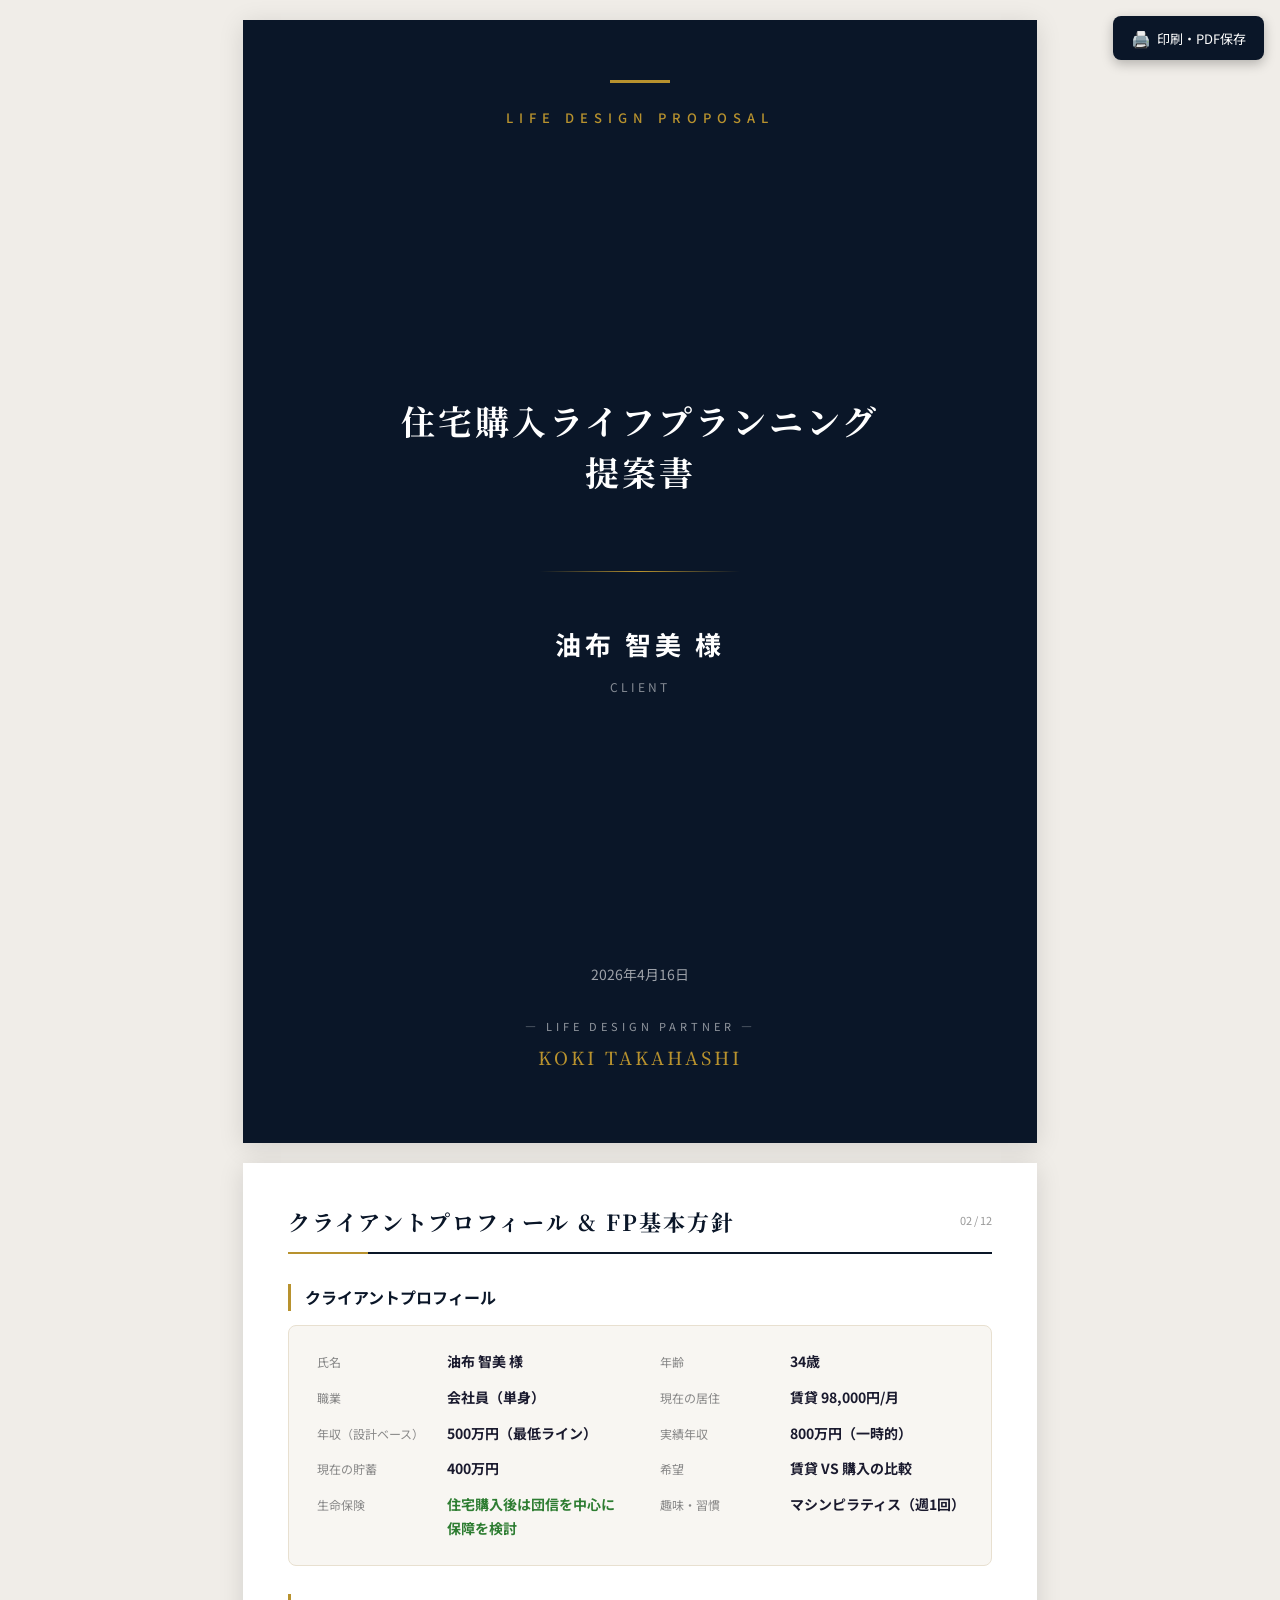
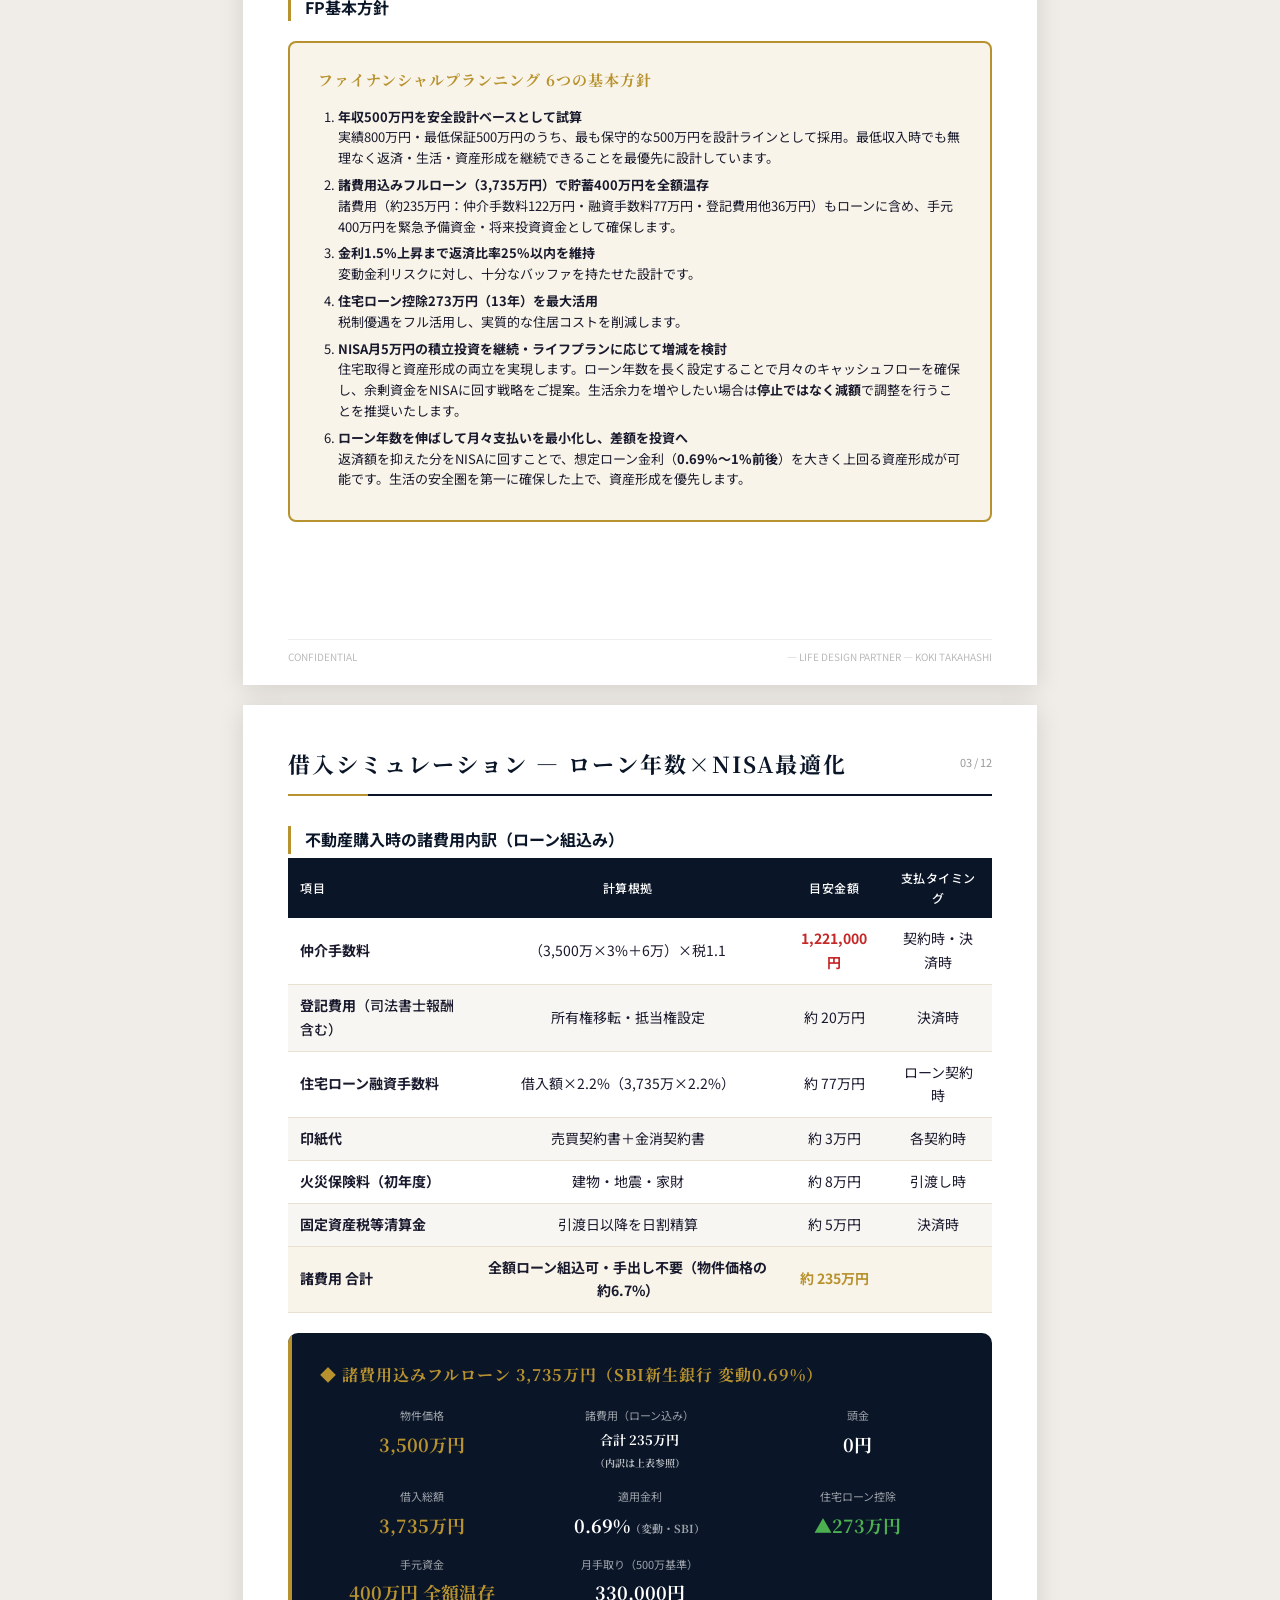
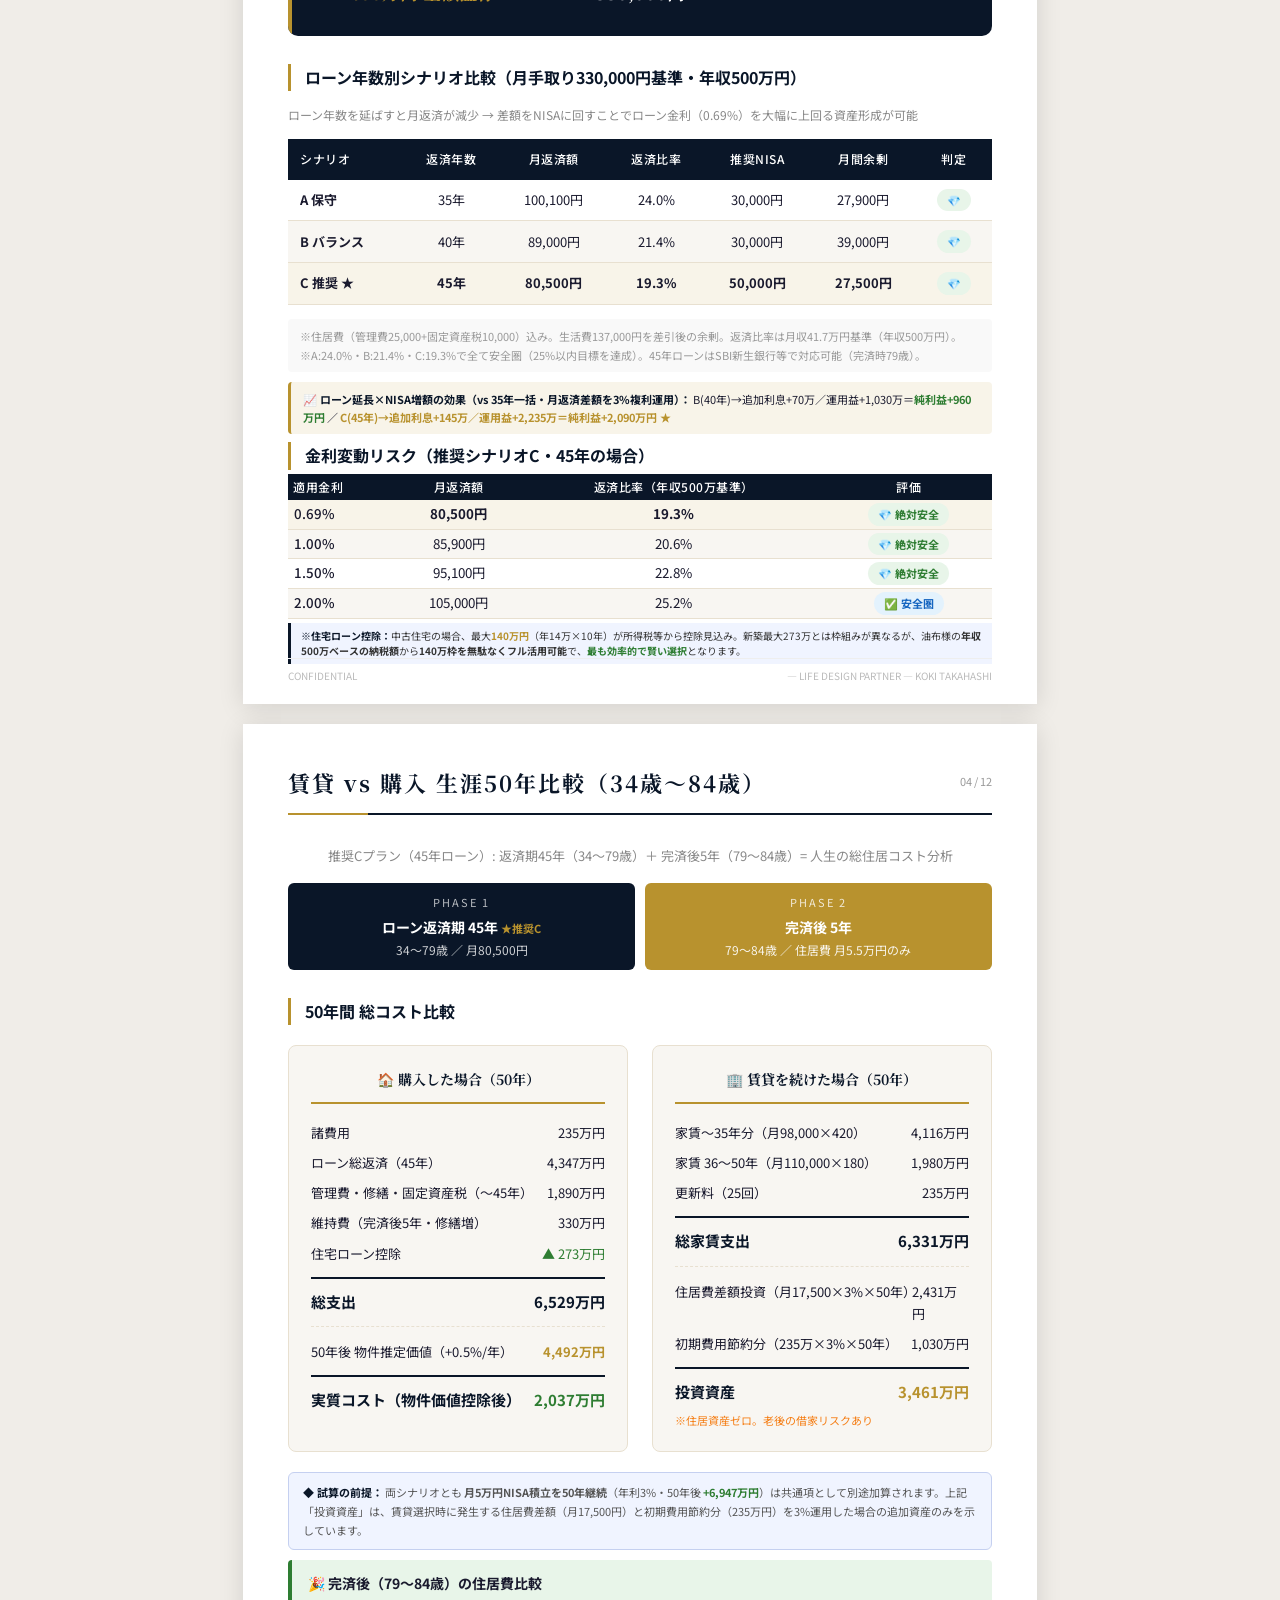
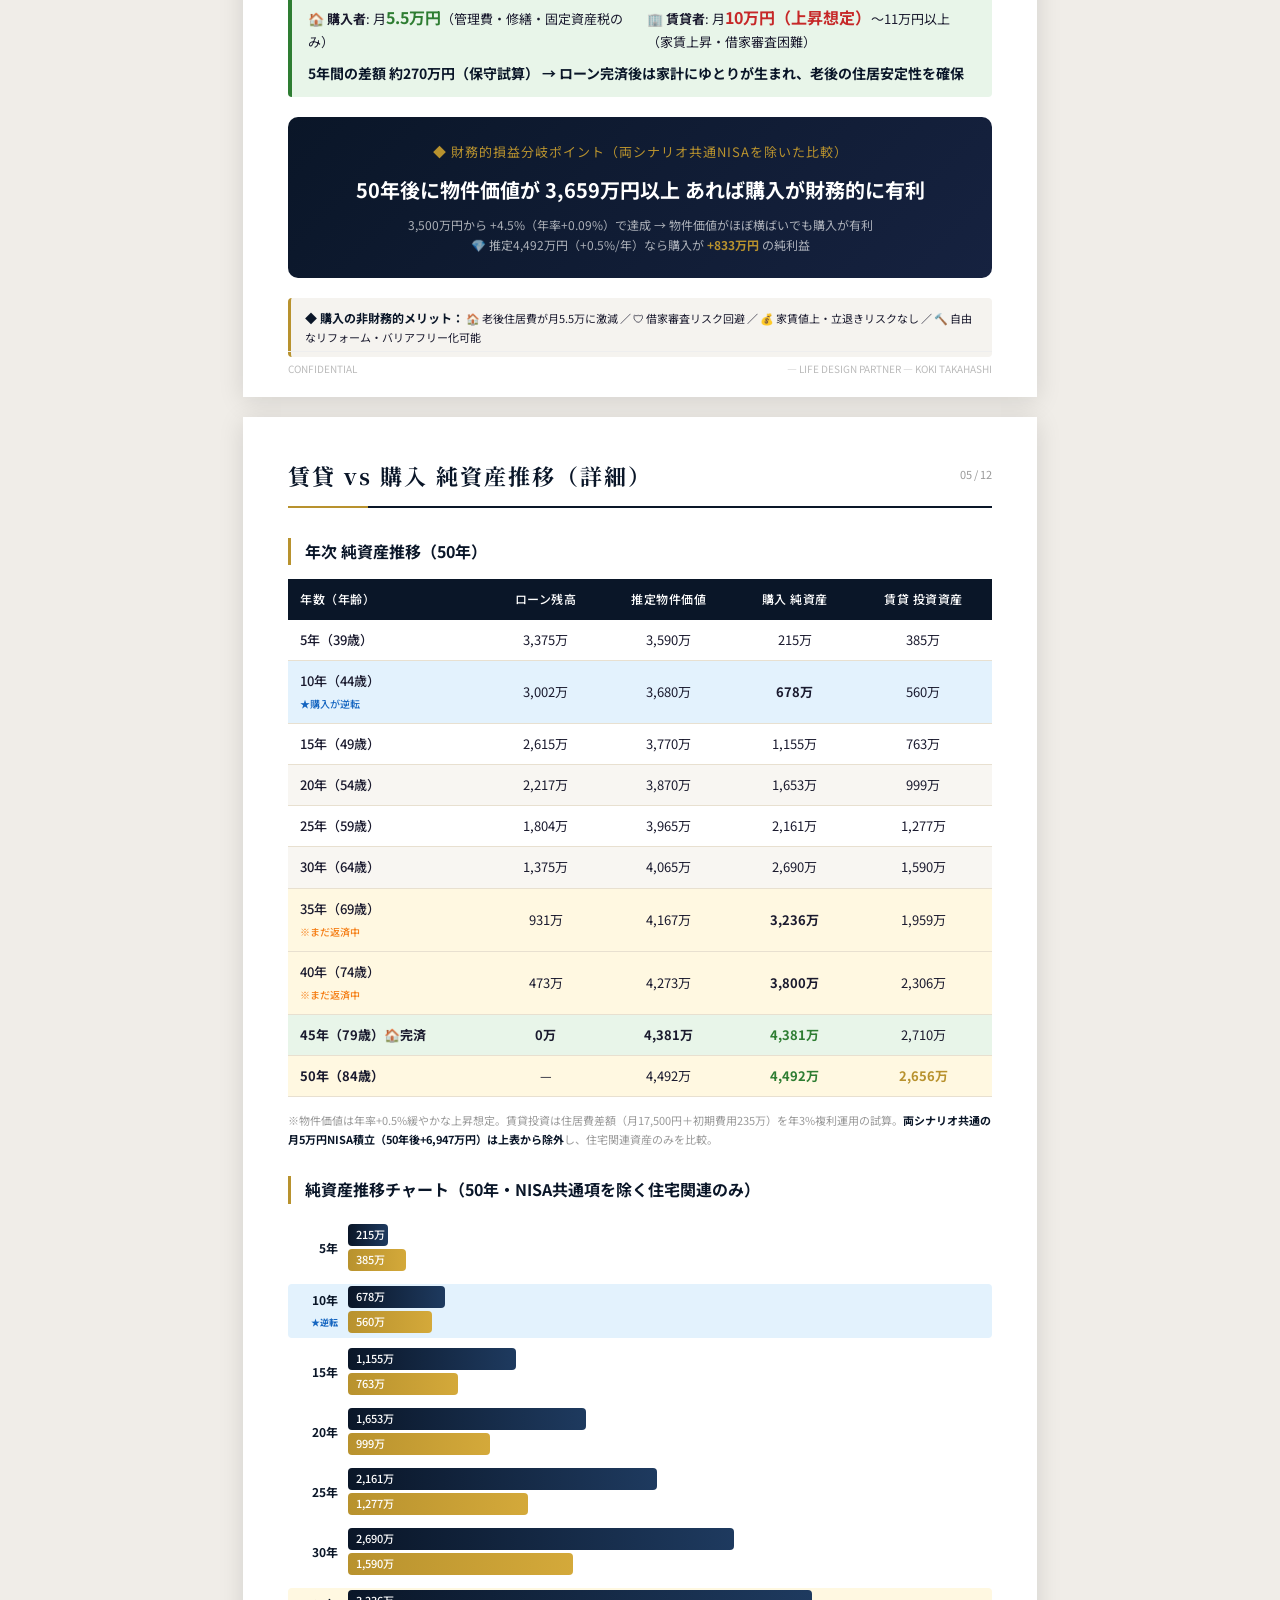
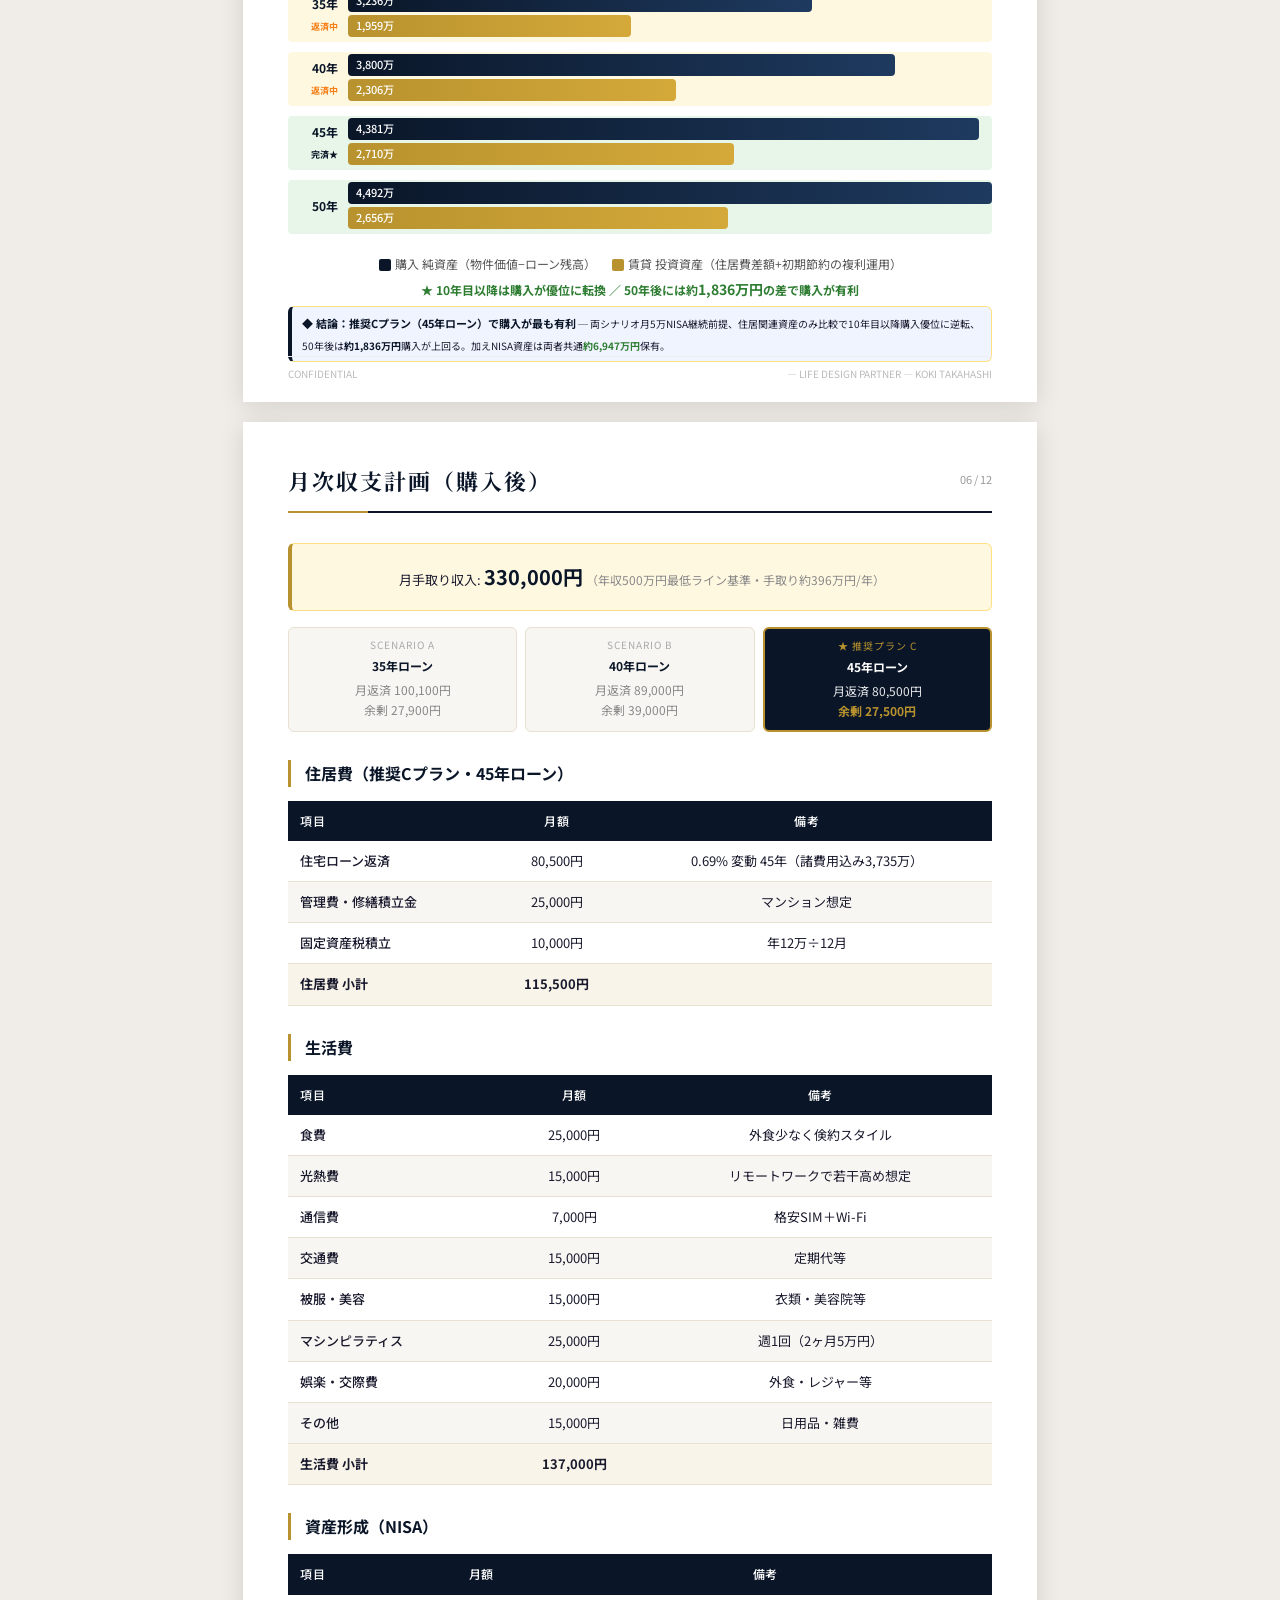
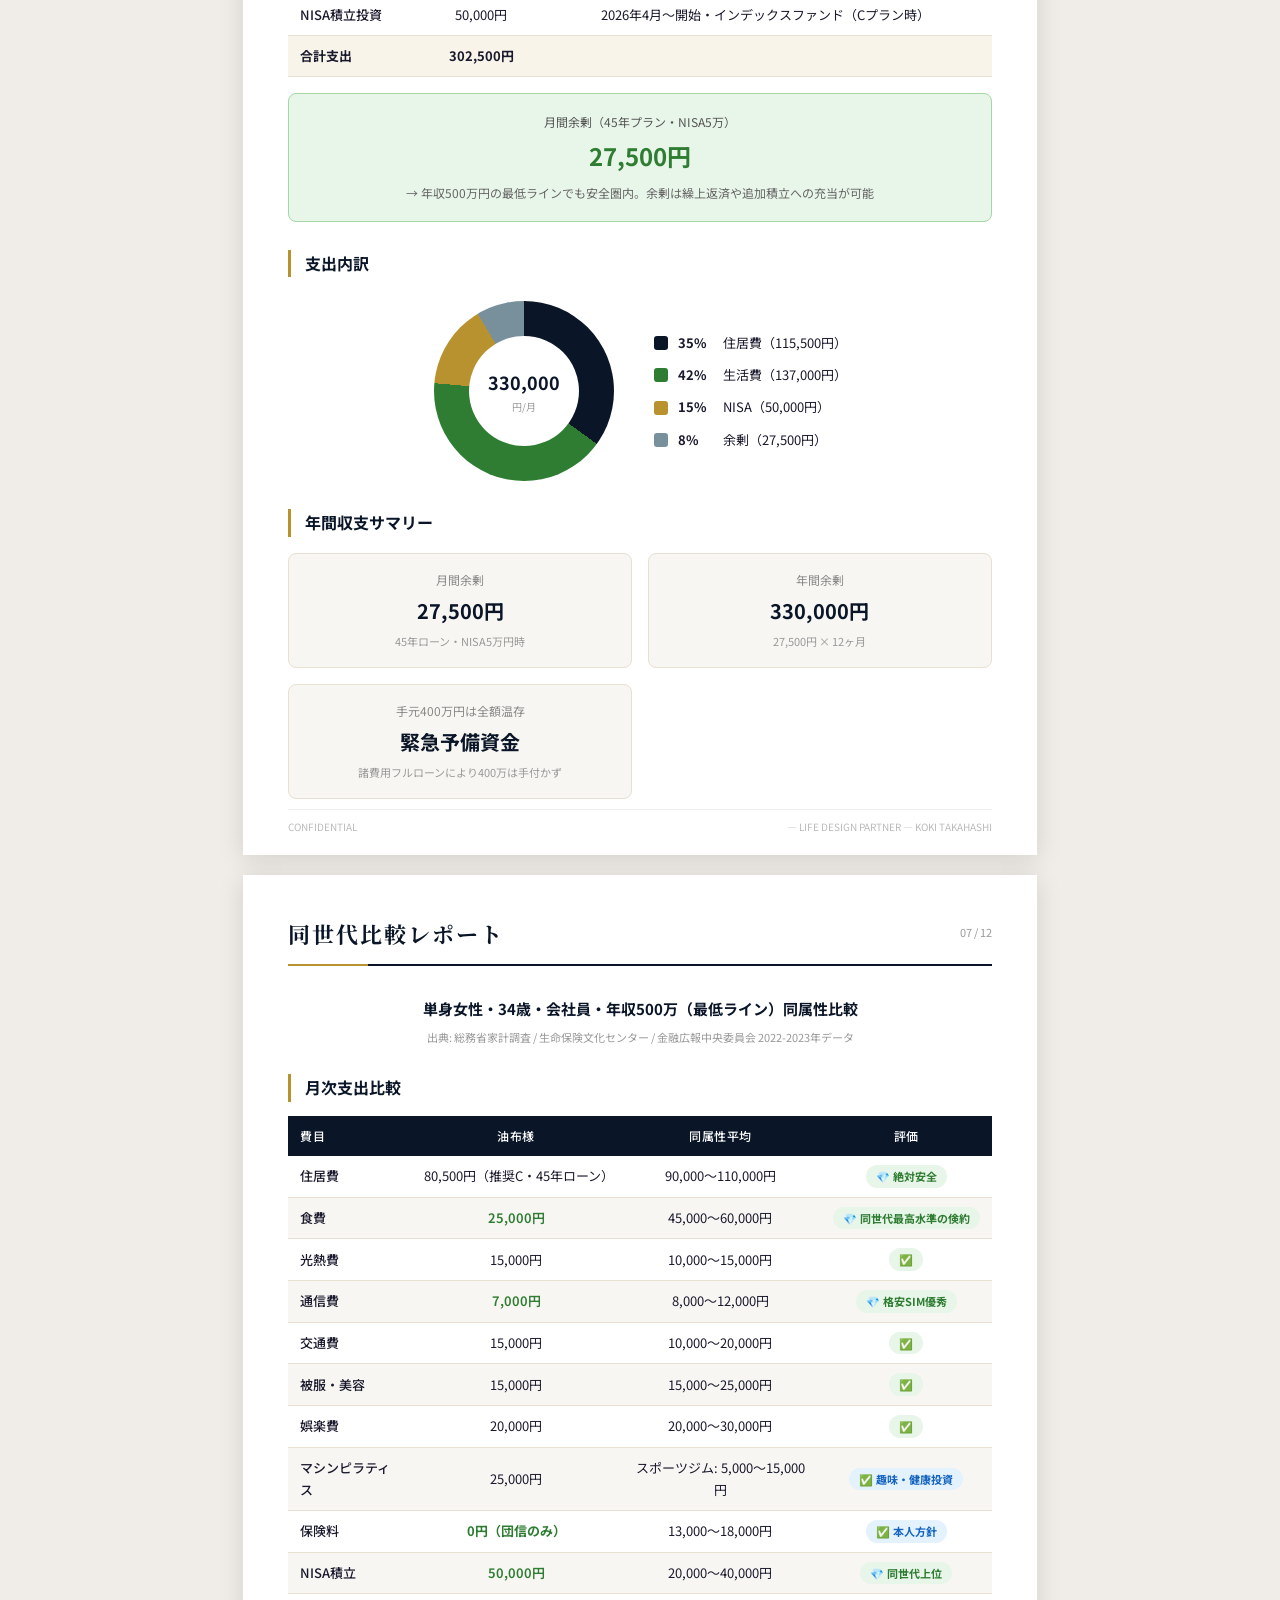
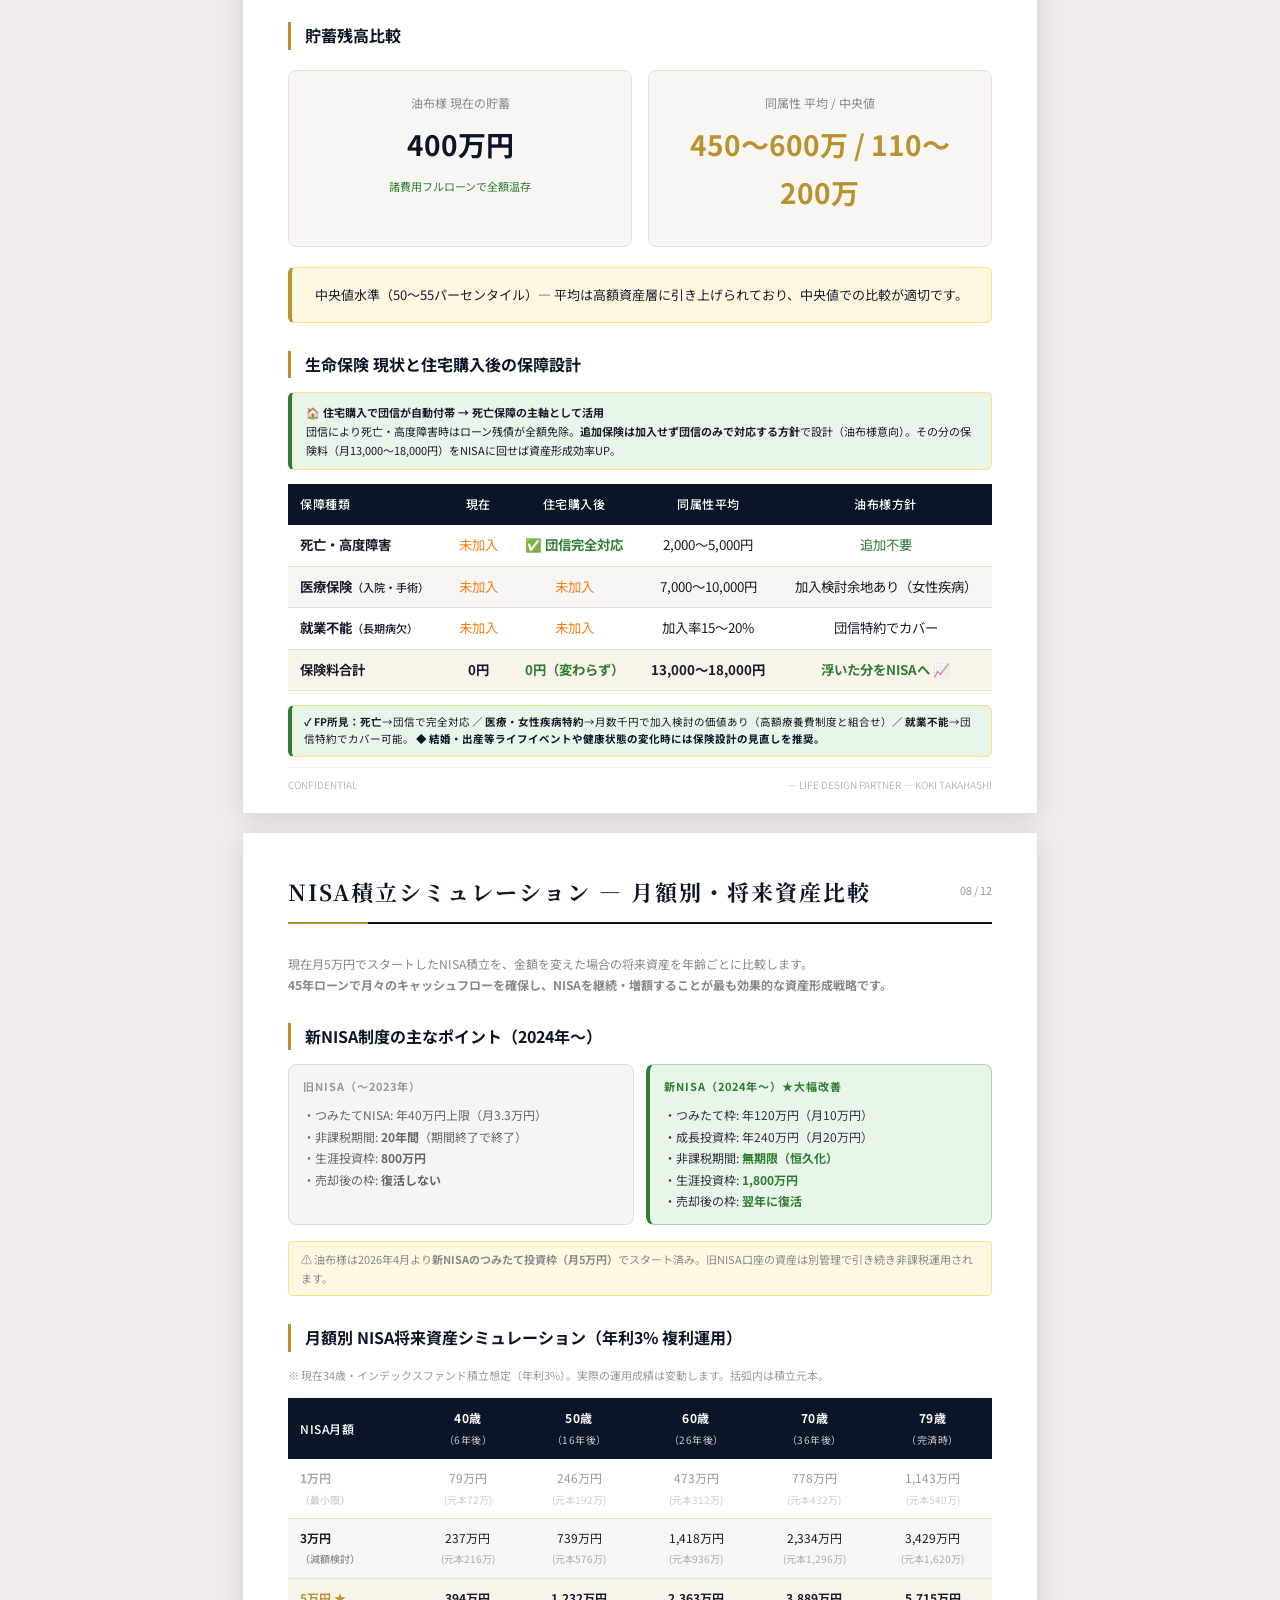
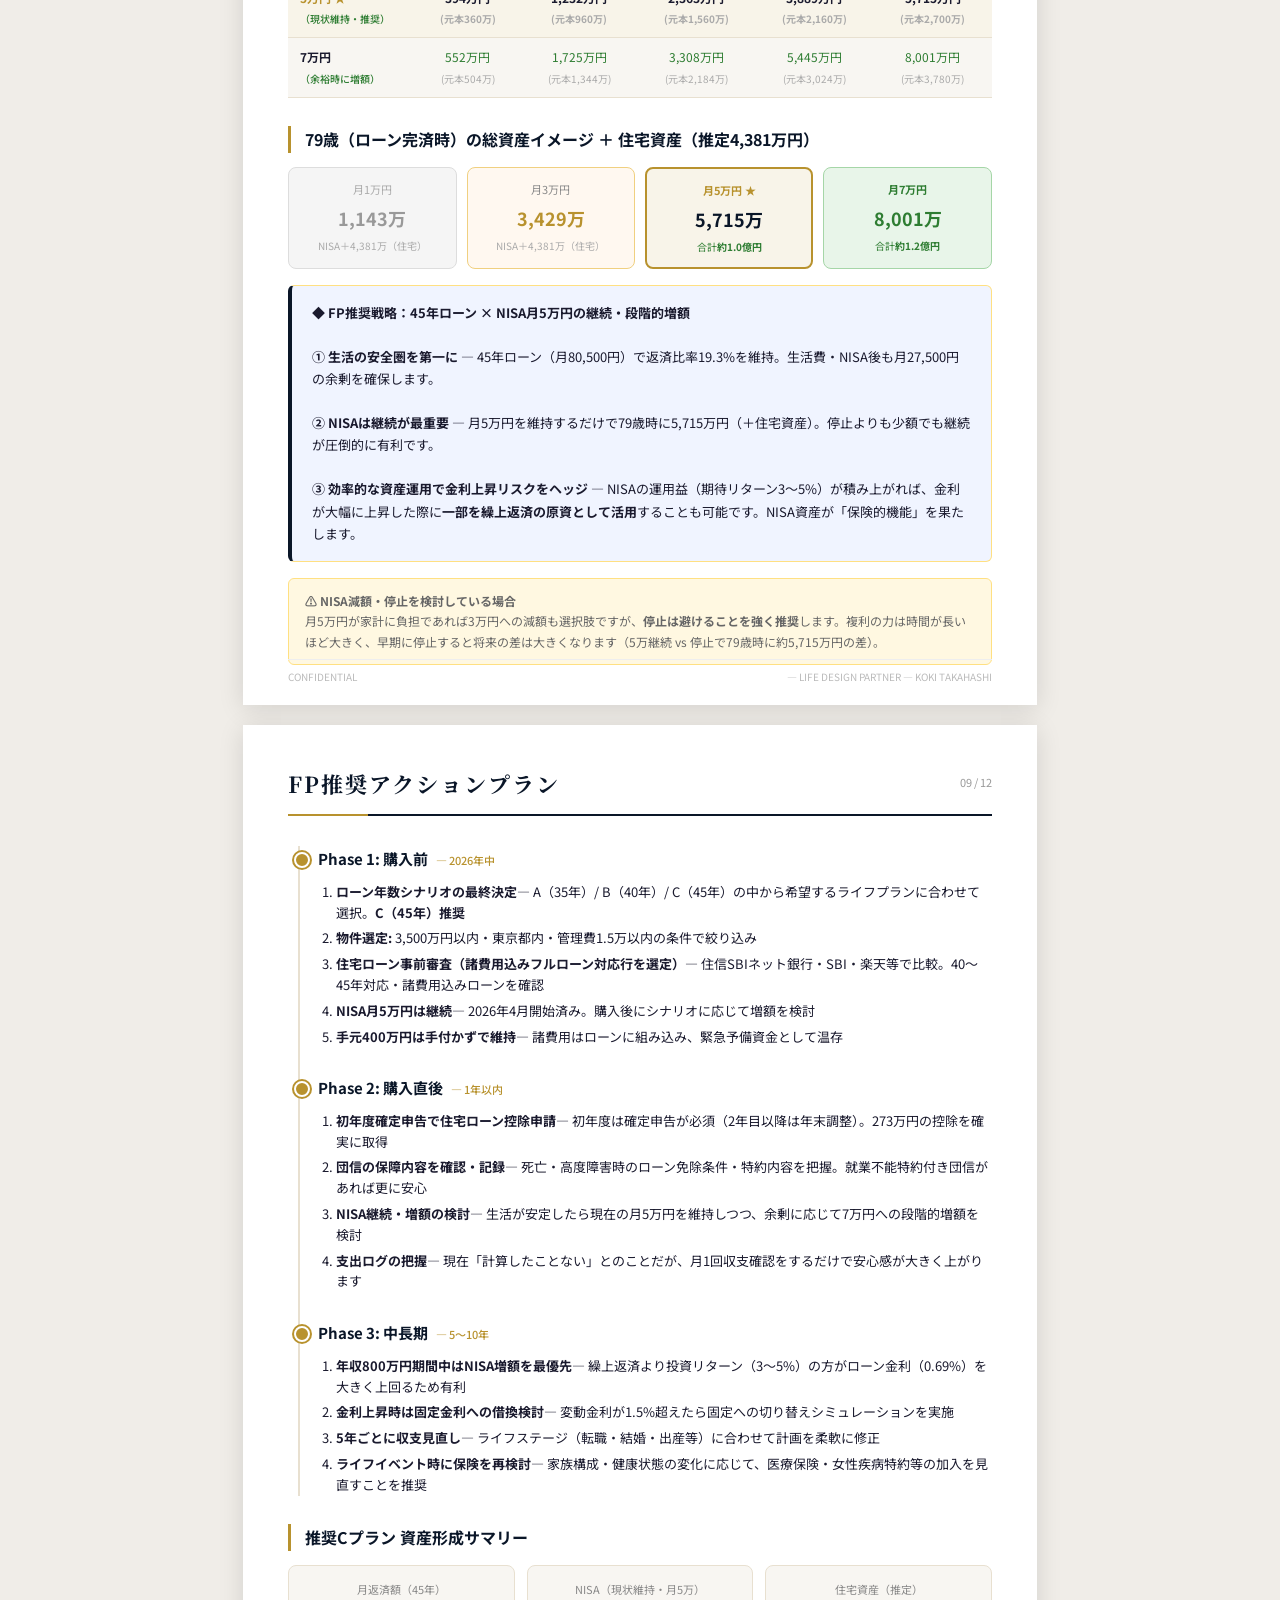
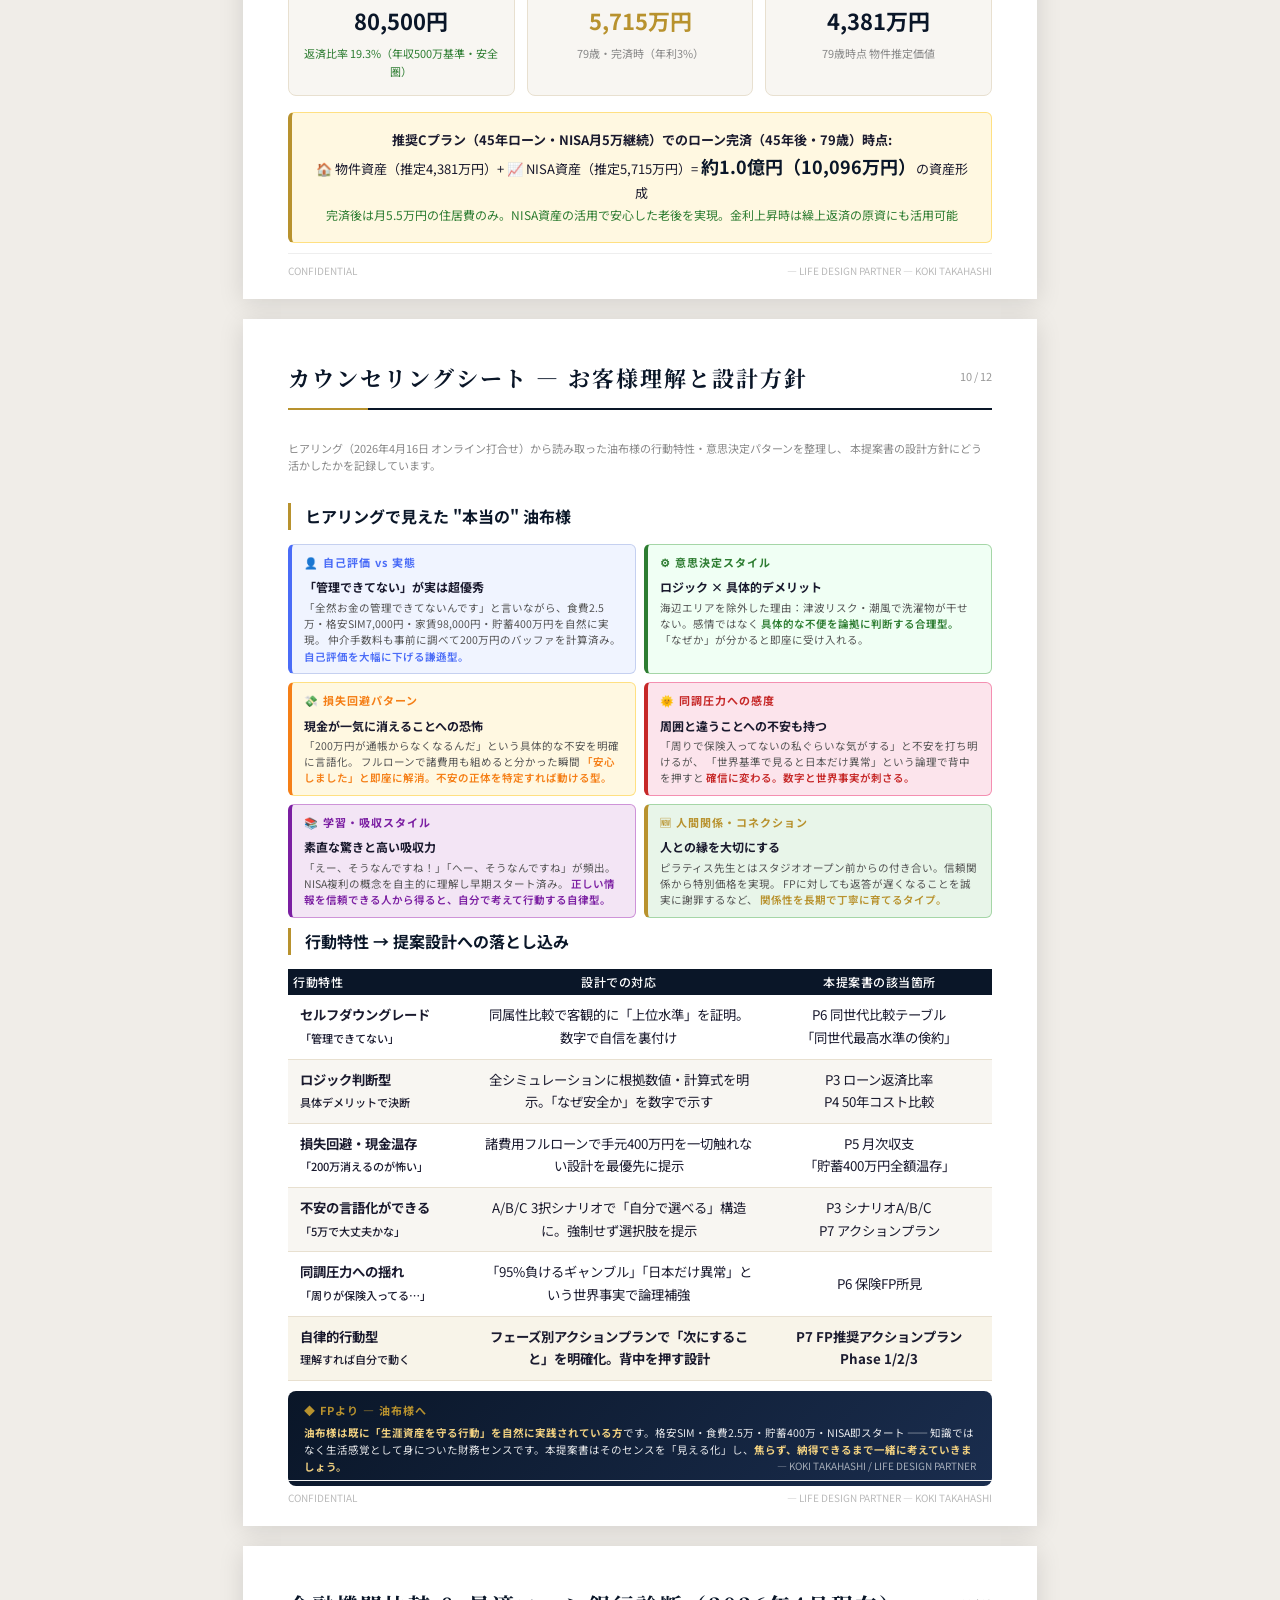
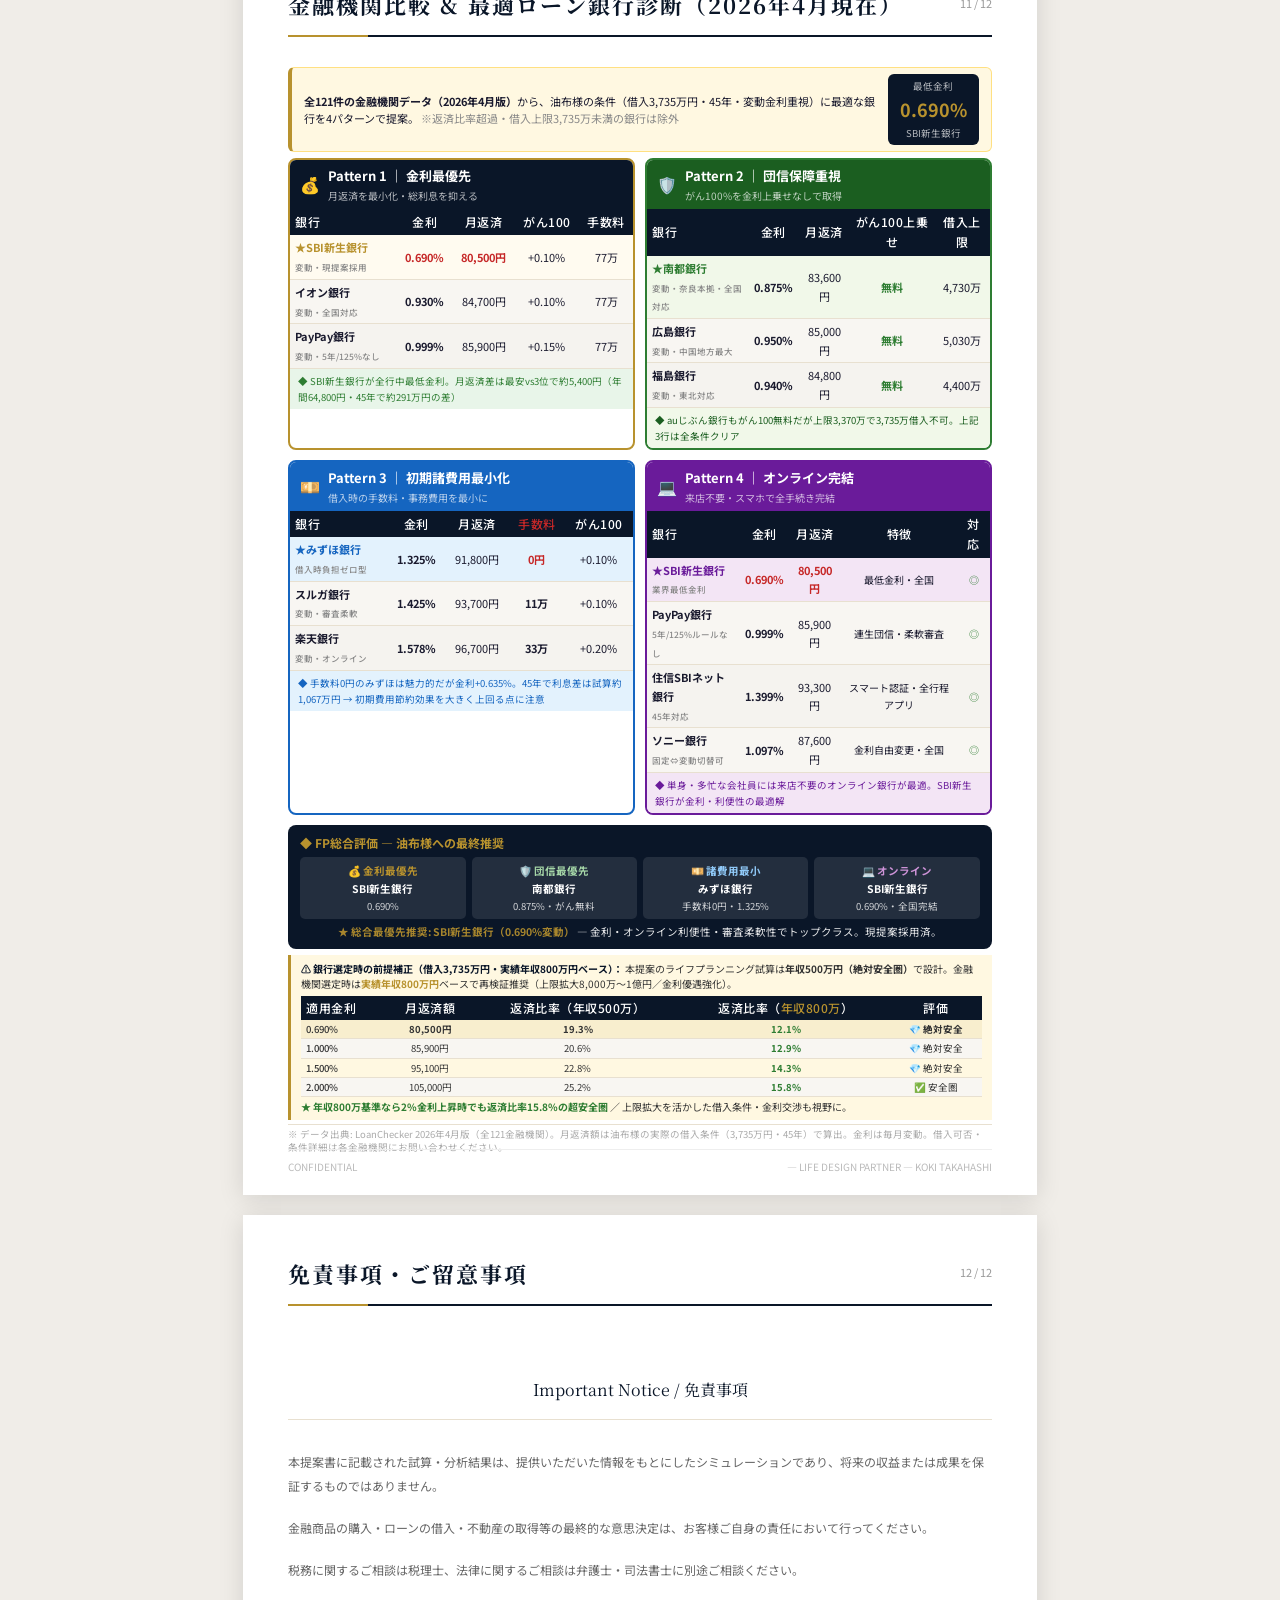
==== proposal-yufu.html @ 25f3f576 "fix: 5つの要望対応 (カバー・P2方針・P11返済比率800万・改行) 1. カバー: サブタイトル削除    - 「年収500万円 最低ライン設計 / 諸費用込みフルローン3,735万円」  " ====
<!DOCTYPE html>
<html lang="ja">
<head>
<meta charset="UTF-8">
<meta name="viewport" content="width=device-width, initial-scale=1.0">
<title>住宅購入ライフプランニング 提案書 - 油布 智美 様</title>
<link rel="preconnect" href="https://fonts.googleapis.com">
<link rel="preconnect" href="https://fonts.gstatic.com" crossorigin>
<link href="https://fonts.googleapis.com/css2?family=Noto+Sans+JP:wght@400;500;700&family=Noto+Serif+JP:wght@400;700&display=swap" rel="stylesheet">
<style>
  :root {
    --primary: #0a1628;
    --accent: #b8922e;
    --accent-pale: rgba(184,146,46,0.1);
    --success: #2e7d32;
    --warning: #f57f17;
    --danger: #c62828;
    --text-primary: #1a1a2e;
    --surface: #ffffff;
    --surface-2: #f8f6f2;
    --border: #e8e0d0;
  }

  @page {
    size: A4 portrait;
    margin: 0;
  }

  * {
    margin: 0;
    padding: 0;
    box-sizing: border-box;
  }

  body {
    font-family: 'Noto Sans JP', 'Hiragino Kaku Gothic ProN', 'Hiragino Sans', Meiryo, sans-serif;
    font-size: 14px;
    line-height: 1.7;
    color: var(--text-primary);
    background: #f0ede8;
    -webkit-print-color-adjust: exact;
    print-color-adjust: exact;
    /* Japanese typography: prevent breaking inside 熟語・数値 */
    line-break: strict;
    word-break: normal;
    overflow-wrap: break-word;
  }
  p, li, td, div, span, strong {
    line-break: strict;
  }
  .gold-box li, .highlight-box, .phase-list li, .disclaimer p {
    line-break: strict;
    word-break: normal;
  }

  h1, h2, h3, h4, .serif {
    font-family: 'Noto Serif JP', 'Hiragino Mincho ProN', 'Yu Mincho', serif;
  }

  .page {
    width: 210mm;
    min-height: 297mm;
    margin: 20px auto;
    padding: 40px 45px;
    background: var(--surface);
    box-shadow: 0 4px 24px rgba(0,0,0,0.12);
    position: relative;
  }

  /* ===== COVER PAGE ===== */
  .cover {
    background: var(--primary);
    color: #ffffff;
    display: flex;
    flex-direction: column;
    justify-content: space-between;
    align-items: center;
    text-align: center;
    padding: 60px 50px 70px;
    min-height: 297mm;
    box-sizing: border-box;
  }
  .cover-top-section {
    display: flex; flex-direction: column; align-items: center;
  }
  .cover-middle {
    display: flex; flex-direction: column; align-items: center;
    flex-grow: 1;
    justify-content: center;
  }
  .cover-footer-section {
    display: flex; flex-direction: column; align-items: center;
  }

  .cover-top-line {
    width: 60px;
    height: 3px;
    background: var(--accent);
    margin-bottom: 24px;
  }

  .cover-label {
    font-size: 13px;
    letter-spacing: 6px;
    color: var(--accent);
    text-transform: uppercase;
    margin-bottom: 0;
    font-weight: 500;
  }

  .cover h1 {
    font-size: 34px;
    font-weight: 700;
    letter-spacing: 3px;
    line-height: 1.5;
    margin-bottom: 24px;
  }

  .cover-subtitle {
    font-size: 16px;
    color: rgba(255,255,255,0.75);
    margin-bottom: 50px;
    letter-spacing: 1px;
  }

  .cover-gold-line {
    width: 200px;
    height: 1px;
    background: linear-gradient(90deg, transparent, var(--accent), transparent);
    margin: 0 auto 50px;
  }

  .cover-client {
    font-size: 26px;
    font-weight: 700;
    letter-spacing: 4px;
    margin-bottom: 10px;
  }

  .cover-client-label {
    font-size: 12px;
    color: rgba(255,255,255,0.5);
    letter-spacing: 3px;
    margin-bottom: 0;
  }

  .cover-footer,
  .cover-footer-section {
    text-align: center;
  }

  .cover-date {
    font-size: 14px;
    color: rgba(255,255,255,0.6);
    margin-bottom: 12px;
  }

  .cover-brand-line {
    font-size: 11px;
    color: rgba(255,255,255,0.55);
    letter-spacing: 4px;
    margin-top: 18px;
    margin-bottom: 6px;
    text-transform: uppercase;
  }

  .cover-planner {
    font-size: 18px;
    font-weight: 500;
    color: var(--accent);
    letter-spacing: 3px;
    font-family: 'Noto Serif JP', serif;
  }

  .cover-company {
    font-size: 10px;
    color: rgba(255,255,255,0.38);
    margin-top: 6px;
    letter-spacing: 2px;
  }

  /* ===== PAGE HEADERS ===== */
  .page-header {
    border-bottom: 2px solid var(--primary);
    padding-bottom: 12px;
    margin-bottom: 30px;
    position: relative;
  }

  .page-header::after {
    content: '';
    position: absolute;
    bottom: -2px;
    left: 0;
    width: 80px;
    height: 2px;
    background: var(--accent);
  }

  .page-header h2 {
    font-size: 22px;
    color: var(--primary);
    letter-spacing: 2px;
  }

  .page-header .page-num {
    float: right;
    font-size: 11px;
    color: #999;
    margin-top: 8px;
  }

  /* ===== SECTION TITLES ===== */
  .section-title {
    font-size: 16px;
    color: var(--primary);
    font-weight: 700;
    margin: 28px 0 14px;
    padding-left: 14px;
    border-left: 3px solid var(--accent);
  }

  .subsection-title {
    font-size: 14px;
    font-weight: 700;
    color: var(--primary);
    margin: 20px 0 10px;
  }

  /* ===== PROFILE CARD ===== */
  .profile-card {
    background: var(--surface-2);
    border: 1px solid var(--border);
    border-radius: 8px;
    padding: 24px 28px;
    display: grid;
    grid-template-columns: 1fr 1fr;
    gap: 12px 40px;
  }

  .profile-item {
    display: flex;
    align-items: baseline;
  }

  .profile-label {
    font-size: 12px;
    color: #888;
    min-width: 130px;
    flex-shrink: 0;
  }

  .profile-value {
    font-weight: 700;
    font-size: 14px;
  }

  /* ===== GOLD BOX ===== */
  .gold-box {
    border: 2px solid var(--accent);
    border-radius: 8px;
    padding: 24px 28px;
    background: var(--accent-pale);
    margin: 20px 0;
  }

  .gold-box h3 {
    font-size: 15px;
    color: var(--accent);
    margin-bottom: 14px;
    letter-spacing: 1px;
  }

  .gold-box ol {
    padding-left: 20px;
  }

  .gold-box li {
    margin-bottom: 6px;
    font-size: 13px;
    line-height: 1.6;
  }

  /* ===== TABLES ===== */
  table {
    width: 100%;
    border-collapse: collapse;
    margin: 14px 0;
    font-size: 13px;
  }

  table thead th {
    background: var(--primary);
    color: #fff;
    padding: 10px 12px;
    text-align: center;
    font-weight: 500;
    font-size: 12px;
    letter-spacing: 0.5px;
  }

  table thead th:first-child {
    text-align: left;
  }

  table tbody td {
    padding: 9px 12px;
    border-bottom: 1px solid var(--border);
    text-align: center;
  }

  table tbody td:first-child {
    text-align: left;
    font-weight: 500;
  }

  table tbody tr:nth-child(even) {
    background: var(--surface-2);
  }

  table tbody tr.highlight-row {
    background: var(--accent-pale);
    font-weight: 700;
  }

  /* ===== RECOMMENDED BOX ===== */
  .recommend-box {
    background: var(--primary);
    color: #fff;
    border-radius: 10px;
    padding: 28px 32px;
    margin: 20px 0;
    position: relative;
    overflow: hidden;
  }

  .recommend-box::before {
    content: '';
    position: absolute;
    top: 0;
    left: 0;
    width: 4px;
    height: 100%;
    background: var(--accent);
  }

  .recommend-box h3 {
    color: var(--accent);
    font-size: 16px;
    margin-bottom: 18px;
    letter-spacing: 1px;
  }

  .recommend-grid {
    display: grid;
    grid-template-columns: 1fr 1fr 1fr;
    gap: 14px;
  }

  .recommend-item {
    text-align: center;
  }

  .recommend-item .label {
    font-size: 11px;
    color: rgba(255,255,255,0.6);
    margin-bottom: 4px;
  }

  .recommend-item .value {
    font-size: 18px;
    font-weight: 700;
    font-family: 'Noto Serif JP', serif;
  }

  .recommend-item .value.gold {
    color: var(--accent);
  }

  /* ===== STATUS BADGES ===== */
  .badge {
    display: inline-block;
    padding: 2px 10px;
    border-radius: 12px;
    font-size: 11px;
    font-weight: 700;
    white-space: nowrap;
  }
  .badge-safe { background: #e8f5e9; color: var(--success); }
  .badge-ok { background: #e3f2fd; color: #1565c0; }
  .badge-warn { background: #fff3e0; color: var(--warning); }
  .badge-danger { background: #ffebee; color: var(--danger); }

  /* ===== TWO COLUMNS ===== */
  .two-col {
    display: grid;
    grid-template-columns: 1fr 1fr;
    gap: 24px;
    margin: 20px 0;
  }

  .col-card {
    border: 1px solid var(--border);
    border-radius: 8px;
    padding: 22px;
    background: var(--surface-2);
  }

  .col-card h4 {
    font-size: 14px;
    text-align: center;
    margin-bottom: 14px;
    padding-bottom: 10px;
    border-bottom: 2px solid var(--accent);
    color: var(--primary);
  }

  .col-card .cost-item {
    display: flex;
    justify-content: space-between;
    padding: 4px 0;
    font-size: 13px;
  }

  .col-card .cost-total {
    display: flex;
    justify-content: space-between;
    padding: 10px 0 0;
    margin-top: 8px;
    border-top: 2px solid var(--primary);
    font-weight: 700;
    font-size: 15px;
    color: var(--primary);
  }

  /* ===== BREAKEVEN BOX ===== */
  .breakeven-box {
    background: linear-gradient(135deg, var(--primary), #162240);
    color: #fff;
    border-radius: 10px;
    padding: 24px 28px;
    margin: 20px 0;
    text-align: center;
  }

  .breakeven-box .be-title {
    font-size: 13px;
    color: var(--accent);
    margin-bottom: 10px;
    letter-spacing: 1px;
  }

  .breakeven-box .be-value {
    font-size: 20px;
    font-weight: 700;
    margin-bottom: 8px;
  }

  .breakeven-box .be-detail {
    font-size: 12px;
    color: rgba(255,255,255,0.65);
    line-height: 1.6;
  }

  /* ===== BAR CHART ===== */
  .bar-chart {
    margin: 20px 0;
  }

  .bar-row {
    display: flex;
    align-items: center;
    margin-bottom: 10px;
    font-size: 12px;
  }

  .bar-label {
    width: 50px;
    text-align: right;
    margin-right: 10px;
    font-weight: 700;
    color: var(--primary);
    flex-shrink: 0;
  }

  .bar-group {
    flex: 1;
  }

  .bar-track {
    height: 22px;
    border-radius: 4px;
    margin-bottom: 3px;
    display: flex;
    align-items: center;
    padding-left: 8px;
    font-size: 11px;
    font-weight: 500;
    color: #fff;
    min-width: 40px;
    transition: width 0.3s;
  }

  .bar-purchase { background: linear-gradient(90deg, var(--primary), #1e3a5f); }
  .bar-rent { background: linear-gradient(90deg, var(--accent), #d4a93a); }

  /* ===== DONUT CHART (CSS) ===== */
  .donut-container {
    display: flex;
    align-items: center;
    justify-content: center;
    gap: 40px;
    margin: 24px 0;
  }

  .donut {
    width: 180px;
    height: 180px;
    border-radius: 50%;
    position: relative;
    flex-shrink: 0;
  }

  .donut::after {
    content: '';
    position: absolute;
    top: 35px;
    left: 35px;
    width: 110px;
    height: 110px;
    background: var(--surface);
    border-radius: 50%;
  }

  .donut-center {
    position: absolute;
    top: 50%;
    left: 50%;
    transform: translate(-50%, -50%);
    z-index: 2;
    text-align: center;
  }

  .donut-center .dc-value {
    font-size: 18px;
    font-weight: 700;
    color: var(--primary);
  }

  .donut-center .dc-label {
    font-size: 10px;
    color: #999;
  }

  .donut-legend {
    display: flex;
    flex-direction: column;
    gap: 10px;
  }

  .legend-item {
    display: flex;
    align-items: center;
    gap: 10px;
    font-size: 13px;
  }

  .legend-color {
    width: 14px;
    height: 14px;
    border-radius: 3px;
    flex-shrink: 0;
  }

  .legend-pct {
    font-weight: 700;
    min-width: 35px;
  }

  /* ===== ICON LIST ===== */
  .icon-list {
    display: grid;
    grid-template-columns: 1fr 1fr;
    gap: 10px;
    margin: 16px 0;
  }

  .icon-list-item {
    display: flex;
    align-items: center;
    gap: 10px;
    font-size: 13px;
    padding: 10px 14px;
    background: var(--surface-2);
    border-radius: 6px;
    border-left: 3px solid var(--accent);
  }

  .icon-list-item .icon {
    font-size: 18px;
    flex-shrink: 0;
  }

  /* ===== TIMELINE ===== */
  .timeline {
    position: relative;
    padding-left: 30px;
    margin: 20px 0;
  }

  .timeline::before {
    content: '';
    position: absolute;
    left: 10px;
    top: 0;
    bottom: 0;
    width: 2px;
    background: var(--border);
  }

  .timeline-phase {
    position: relative;
    margin-bottom: 28px;
  }

  .timeline-phase::before {
    content: '';
    position: absolute;
    left: -24px;
    top: 6px;
    width: 12px;
    height: 12px;
    border-radius: 50%;
    background: var(--accent);
    border: 2px solid var(--surface);
    box-shadow: 0 0 0 2px var(--accent);
  }

  .phase-title {
    font-size: 15px;
    font-weight: 700;
    color: var(--primary);
    margin-bottom: 10px;
  }

  .phase-title span {
    font-size: 11px;
    color: var(--accent);
    margin-left: 8px;
    font-weight: 500;
  }

  .phase-list {
    padding-left: 18px;
    font-size: 13px;
  }

  .phase-list li {
    margin-bottom: 5px;
    line-height: 1.6;
  }

  /* ===== HIGHLIGHT BOX ===== */
  .highlight-box {
    background: #fff8e1;
    border: 1px solid #ffe082;
    border-left: 4px solid var(--accent);
    border-radius: 6px;
    padding: 16px 20px;
    margin: 16px 0;
    font-size: 13px;
    line-height: 1.7;
  }

  /* ===== DISCLAIMER ===== */
  .disclaimer {
    font-size: 12px;
    line-height: 2;
    color: #666;
  }

  .disclaimer-title {
    font-size: 16px;
    color: var(--primary);
    text-align: center;
    margin-bottom: 30px;
    padding-bottom: 16px;
    border-bottom: 1px solid var(--border);
  }

  /* ===== SURPLUS BOX ===== */
  .surplus-box {
    background: #e8f5e9;
    border: 1px solid #a5d6a7;
    border-radius: 8px;
    padding: 18px 22px;
    margin: 16px 0;
    text-align: center;
  }

  .surplus-box .surplus-label {
    font-size: 12px;
    color: #555;
    margin-bottom: 4px;
  }

  .surplus-box .surplus-value {
    font-size: 24px;
    font-weight: 700;
    color: var(--success);
  }

  .surplus-box .surplus-note {
    font-size: 12px;
    color: #666;
    margin-top: 6px;
  }

  /* ===== ANNUAL SUMMARY ===== */
  .annual-summary {
    display: grid;
    grid-template-columns: 1fr 1fr;
    gap: 16px;
    margin: 16px 0;
  }

  .annual-card {
    background: var(--surface-2);
    border: 1px solid var(--border);
    border-radius: 8px;
    padding: 16px;
    text-align: center;
  }

  .annual-card .ac-label {
    font-size: 12px;
    color: #888;
    margin-bottom: 4px;
  }

  .annual-card .ac-value {
    font-size: 20px;
    font-weight: 700;
    color: var(--primary);
  }

  .annual-card .ac-note {
    font-size: 11px;
    color: #999;
    margin-top: 4px;
  }

  /* ===== NISA TABLE ===== */
  .nisa-grid {
    display: grid;
    grid-template-columns: repeat(4, 1fr);
    gap: 12px;
    margin: 16px 0;
  }

  .nisa-card {
    text-align: center;
    background: var(--accent-pale);
    border: 1px solid var(--accent);
    border-radius: 8px;
    padding: 16px;
  }

  .nisa-card .nc-period {
    font-size: 11px;
    color: #888;
  }

  .nisa-card .nc-value {
    font-size: 20px;
    font-weight: 700;
    color: var(--primary);
    margin-top: 4px;
  }

  /* ===== FOOTER ===== */
  .page-footer {
    position: absolute;
    bottom: 20px;
    left: 45px;
    right: 45px;
    display: flex;
    justify-content: space-between;
    font-size: 10px;
    color: #bbb;
    border-top: 1px solid #eee;
    padding-top: 8px;
  }

  /* ===== PRINT BUTTON ===== */
  .print-btn {
    position: fixed;
    top: 16px;
    right: 16px;
    background: var(--primary);
    color: #fff;
    border: none;
    border-radius: 8px;
    padding: 10px 18px;
    font-size: 13px;
    font-family: 'Noto Sans JP', sans-serif;
    cursor: pointer;
    box-shadow: 0 4px 12px rgba(0,0,0,0.25);
    display: flex;
    align-items: center;
    gap: 6px;
    z-index: 9999;
    transition: background 0.2s;
  }
  .print-btn:hover { background: #1e3a5f; }
  .print-btn .print-icon { font-size: 16px; }

  /* ===== PRINT (A4 portrait, zero-margin, high-quality PDF) ===== */
  @media print {
    * {
      -webkit-print-color-adjust: exact !important;
      print-color-adjust: exact !important;
      color-adjust: exact !important;
    }
    html, body {
      margin: 0 !important;
      padding: 0 !important;
      width: 210mm;
      background: #ffffff !important;
      font-size: 9pt;
      line-height: 1.45;
    }
    .page {
      width: 210mm;
      height: 297mm;
      max-height: 297mm;
      margin: 0 !important;
      padding: 9mm 12mm 16mm;
      box-shadow: none !important;
      page-break-after: always;
      break-after: page;
      page-break-inside: avoid;
      break-inside: avoid;
      position: relative;
      background: #ffffff;
      display: block;
      overflow: hidden;
    }
    .page:last-child {
      page-break-after: auto;
      break-after: auto;
    }
    .page.cover {
      padding: 50px 50px 70px !important;
      page-break-before: avoid;
      background: #0a1628 !important;
      color: #ffffff !important;
      display: flex !important;
      flex-direction: column !important;
      justify-content: space-between !important;
      align-items: center !important;
    }
    .page.cover h1,
    .page.cover .cover-client,
    .page.cover .cover-subtitle,
    .page.cover .cover-date,
    .page.cover .cover-client-label,
    .page.cover .cover-brand-line,
    .page.cover .cover-company {
      color: #ffffff !important;
    }
    .page.cover .cover-subtitle { color: rgba(255,255,255,0.8) !important; }
    .page.cover .cover-client-label { color: rgba(255,255,255,0.5) !important; }
    .page.cover .cover-date { color: rgba(255,255,255,0.6) !important; }
    .page.cover .cover-brand-line { color: rgba(255,255,255,0.55) !important; }
    .page.cover .cover-company { color: rgba(255,255,255,0.38) !important; }
    .page.cover .cover-label,
    .page.cover .cover-planner { color: #b8922e !important; }
    .page-footer {
      position: absolute;
      left: 12mm;
      right: 12mm;
      bottom: 5mm;
      font-size: 9pt;
    }
    /* Tighten spacing for PDF */
    .section-title { margin: 14px 0 8px; font-size: 13pt; }
    .subsection-title { margin: 12px 0 6px; }
    table { margin: 8px 0; font-size: 9pt; }
    table thead th { padding: 6px 8px; font-size: 9pt; }
    table tbody td { padding: 5px 8px; }
    .page-header { margin-bottom: 16px; padding-bottom: 8px; }
    .page-header h2 { font-size: 16pt; }
    .gold-box, .recommend-box, .breakeven-box, .highlight-box,
    .surplus-box, .col-card, .profile-card {
      padding: 12px 16px;
      margin: 10px 0;
    }
    .gold-box li { margin-bottom: 4px; font-size: 9pt; line-height: 1.55; }
    .timeline-phase { margin-bottom: 16px; }
    .two-col, .annual-summary, .nisa-grid { gap: 12px; margin: 10px 0; }
    .bar-row { margin-bottom: 3px; font-size: 10px; }
    .bar-track { height: 16px; padding-left: 6px; font-size: 9px; }
    .bar-label { width: 42px; margin-right: 6px; font-size: 10px; }
    .bar-chart { margin: 10px 0; }
    table tbody td { padding: 4px 8px; font-size: 9pt; line-height: 1.4; }
    .donut-container { margin: 14px 0; gap: 28px; }
    .donut { width: 140px; height: 140px; }
    .donut::after { top: 28px; left: 28px; width: 84px; height: 84px; }
    p, li, div { orphans: 3; widows: 3; }
    .print-btn {
      display: none !important;
    }
    /* Prevent awkward breaks */
    table, .gold-box, .recommend-box, .breakeven-box, .highlight-box,
    .surplus-box, .two-col, .donut-container, .icon-list,
    .timeline-phase, .profile-card, .annual-summary, .nisa-grid,
    .bank-pattern-grid, .bank-pattern-grid > div,
    .section-title, .bar-row {
      page-break-inside: avoid;
    }
    /* Keep section titles with following content */
    .section-title {
      break-after: avoid;
      page-break-after: avoid;
    }
    /* Anti-aliasing for text clarity in PDF */
    body, h1, h2, h3, h4, p, span, td, th, div {
      -webkit-font-smoothing: antialiased;
      text-rendering: geometricPrecision;
    }
  }
</style>
</head>
<body>

<button class="print-btn" onclick="window.print()">
  <span class="print-icon">🖨️</span> 印刷・PDF保存
</button>

<!-- ============================================================ -->
<!-- PAGE 1: COVER                                                 -->
<!-- ============================================================ -->
<div class="page cover">
  <div class="cover-top-section">
    <div class="cover-top-line"></div>
    <div class="cover-label">LIFE DESIGN PROPOSAL</div>
  </div>

  <div class="cover-middle">
    <h1>住宅購入ライフプランニング<br>提案書</h1>
    <div class="cover-gold-line" style="margin-top:50px;"></div>
    <div class="cover-client">油布 智美 様</div>
    <div class="cover-client-label">CLIENT</div>
  </div>

  <div class="cover-footer-section">
    <div class="cover-date">2026年4月16日</div>
    <div class="cover-brand-line">— LIFE DESIGN PARTNER —</div>
    <div class="cover-planner">KOKI TAKAHASHI</div>
  </div>
</div>

<!-- ============================================================ -->
<!-- PAGE 2: CLIENT PROFILE & FP BASIC POLICY                     -->
<!-- ============================================================ -->
<div class="page">
  <div class="page-header">
    <span class="page-num">02 / 12</span>
    <h2>クライアントプロフィール &amp; FP基本方針</h2>
  </div>

  <div class="section-title">クライアントプロフィール</div>
  <div class="profile-card">
    <div class="profile-item">
      <span class="profile-label">氏名</span>
      <span class="profile-value">油布 智美 様</span>
    </div>
    <div class="profile-item">
      <span class="profile-label">年齢</span>
      <span class="profile-value">34歳</span>
    </div>
    <div class="profile-item">
      <span class="profile-label">職業</span>
      <span class="profile-value">会社員（単身）</span>
    </div>
    <div class="profile-item">
      <span class="profile-label">現在の居住</span>
      <span class="profile-value">賃貸 98,000円/月</span>
    </div>
    <div class="profile-item">
      <span class="profile-label">年収（設計ベース）</span>
      <span class="profile-value">500万円（最低ライン）</span>
    </div>
    <div class="profile-item">
      <span class="profile-label">実績年収</span>
      <span class="profile-value">800万円（一時的）</span>
    </div>
    <div class="profile-item">
      <span class="profile-label">現在の貯蓄</span>
      <span class="profile-value">400万円</span>
    </div>
    <div class="profile-item">
      <span class="profile-label">希望</span>
      <span class="profile-value">賃貸 VS 購入の比較</span>
    </div>
    <div class="profile-item">
      <span class="profile-label">生命保険</span>
      <span class="profile-value" style="color:var(--success); font-weight:700">住宅購入後は団信を中心に保障を検討</span>
    </div>
    <div class="profile-item">
      <span class="profile-label">趣味・習慣</span>
      <span class="profile-value">マシンピラティス（週1回）</span>
    </div>
  </div>

  <div class="section-title">FP基本方針</div>
  <div class="gold-box">
    <h3>ファイナンシャルプランニング 6つの基本方針</h3>
    <ol>
      <li><strong>年収500万円を安全設計ベースとして試算</strong><br>実績800万円・最低保証500万円のうち、最も保守的な500万円を設計ラインとして採用。最低収入時でも無理なく返済・生活・資産形成を継続できることを最優先に設計しています。</li>
      <li><strong>諸費用込みフルローン（3,735万円）で貯蓄400万円を全額温存</strong><br>諸費用（約235万円：仲介手数料122万円・融資手数料77万円・登記費用他36万円）もローンに含め、手元400万円を緊急予備資金・将来投資資金として確保します。</li>
      <li><strong>金利1.5%上昇まで返済比率25%以内を維持</strong><br>変動金利リスクに対し、十分なバッファを持たせた設計です。</li>
      <li><strong>住宅ローン控除273万円（13年）を最大活用</strong><br>税制優遇をフル活用し、実質的な住居コストを削減します。</li>
      <li><strong>NISA月5万円の積立投資を継続・ライフプランに応じて増減を検討</strong><br>住宅取得と資産形成の両立を実現します。ローン年数を長く設定することで月々のキャッシュフローを確保し、余剰資金をNISAに回す戦略をご提案。生活余力を増やしたい場合は<strong>停止ではなく減額</strong>で調整を行うことを推奨いたします。</li>
      <li><strong>ローン年数を伸ばして月々支払いを最小化し、差額を投資へ</strong><br>返済額を抑えた分をNISAに回すことで、想定ローン金利（<strong>0.69%〜1%前後</strong>）を大きく上回る資産形成が可能です。生活の安全圏を第一に確保した上で、資産形成を優先します。</li>
    </ol>
  </div>

  <div class="page-footer">
    <span>CONFIDENTIAL</span>
    <span>— LIFE DESIGN PARTNER — KOKI TAKAHASHI</span>
  </div>
</div>

<!-- ============================================================ -->
<!-- PAGE 3: LOAN SCENARIOS — YEAR EXTENSION × NISA STRATEGY      -->
<!-- ============================================================ -->
<div class="page">
  <div class="page-header">
    <span class="page-num">03 / 12</span>
    <h2>借入シミュレーション ― ローン年数×NISA最適化</h2>
  </div>

  <!-- 諸費用内訳 -->
  <div class="section-title" style="margin-top:0; margin-bottom:4px;">不動産購入時の諸費用内訳（ローン組込み）</div>
  <table style="margin:4px 0 8px; font-size:10.5pt;">
    <thead>
      <tr><th>項目</th><th>計算根拠</th><th>目安金額</th><th>支払タイミング</th></tr>
    </thead>
    <tbody>
      <tr><td><strong>仲介手数料</strong></td><td>（3,500万×3%＋6万）×税1.1</td><td><strong style="color:var(--danger);">1,221,000円</strong></td><td>契約時・決済時</td></tr>
      <tr><td><strong>登記費用</strong>（司法書士報酬含む）</td><td>所有権移転・抵当権設定</td><td>約 20万円</td><td>決済時</td></tr>
      <tr><td><strong>住宅ローン融資手数料</strong></td><td>借入額×2.2%（3,735万×2.2%）</td><td>約 77万円</td><td>ローン契約時</td></tr>
      <tr><td><strong>印紙代</strong></td><td>売買契約書＋金消契約書</td><td>約 3万円</td><td>各契約時</td></tr>
      <tr><td><strong>火災保険料（初年度）</strong></td><td>建物・地震・家財</td><td>約 8万円</td><td>引渡し時</td></tr>
      <tr><td><strong>固定資産税等清算金</strong></td><td>引渡日以降を日割精算</td><td>約 5万円</td><td>決済時</td></tr>
      <tr class="highlight-row"><td><strong>諸費用 合計</strong></td><td>全額ローン組込可・手出し不要（物件価格の約6.7%）</td><td><strong style="color:var(--accent); font-size:14px;">約 235万円</strong></td><td></td></tr>
    </tbody>
  </table>

  <!-- フルローン基本情報 -->
  <div class="recommend-box">
    <h3>&#9670; 諸費用込みフルローン 3,735万円（SBI新生銀行 変動0.69%）</h3>
    <div class="recommend-grid">
      <div class="recommend-item"><div class="label">物件価格</div><div class="value gold">3,500万円</div></div>
      <div class="recommend-item"><div class="label">諸費用（ローン込み）</div><div class="value" style="font-size:13px;">合計 235万円<br><span style="font-size:10px; opacity:0.7;">（内訳は上表参照）</span></div></div>
      <div class="recommend-item"><div class="label">頭金</div><div class="value">0円</div></div>
      <div class="recommend-item"><div class="label">借入総額</div><div class="value gold">3,735万円</div></div>
      <div class="recommend-item"><div class="label">適用金利</div><div class="value">0.69%<span style="font-size:11px;opacity:0.6">（変動・SBI）</span></div></div>
      <div class="recommend-item"><div class="label">住宅ローン控除</div><div class="value" style="color:#4caf50">▲273万円</div></div>
      <div class="recommend-item"><div class="label">手元資金</div><div class="value gold">400万円 全額温存</div></div>
      <div class="recommend-item"><div class="label">月手取り（500万基準）</div><div class="value">330,000円</div></div>
    </div>
  </div>

  <!-- ローン年数別シナリオ -->
  <div class="section-title">ローン年数別シナリオ比較（月手取り330,000円基準・年収500万円）</div>
  <p style="font-size:12px; color:#888; margin-bottom:10px;">ローン年数を延ばすと月返済が減少 &#8594; 差額をNISAに回すことでローン金利（0.69%）を大幅に上回る資産形成が可能</p>
  <table>
    <thead>
      <tr>
        <th>シナリオ</th>
        <th>返済年数</th>
        <th>月返済額</th>
        <th>返済比率</th>
        <th>推奨NISA</th>
        <th>月間余剰</th>
        <th>判定</th>
      </tr>
    </thead>
    <tbody>
      <tr>
        <td><strong>A 保守</strong></td>
        <td>35年</td>
        <td>100,100円</td>
        <td>24.0%</td>
        <td>30,000円</td>
        <td>27,900円</td>
        <td><span class="badge badge-safe">&#128142;</span></td>
      </tr>
      <tr>
        <td><strong>B バランス</strong></td>
        <td>40年</td>
        <td>89,000円</td>
        <td>21.4%</td>
        <td>30,000円</td>
        <td>39,000円</td>
        <td><span class="badge badge-safe">&#128142;</span></td>
      </tr>
      <tr class="highlight-row">
        <td><strong>C 推奨 &#9733;</strong></td>
        <td>45年</td>
        <td>80,500円</td>
        <td>19.3%</td>
        <td>50,000円</td>
        <td>27,500円</td>
        <td><span class="badge badge-safe">&#128142;</span></td>
      </tr>
    </tbody>
  </table>
  <div style="font-size:11px; color:#999; background:#f9f9f9; border-radius:4px; padding:8px 12px; margin:6px 0 10px;">
    ※住居費（管理費25,000+固定資産税10,000）込み。生活費137,000円を差引後の余剰。返済比率は月収41.7万円基準（年収500万円）。<br>
    ※A:24.0%・B:21.4%・C:19.3%で全て安全圏（25%以内目標を達成）。45年ローンはSBI新生銀行等で対応可能（完済時79歳）。
  </div>

  <!-- NISA投資効果 (compacted inline) -->
  <div style="background:var(--accent-pale); border-left:3px solid var(--accent); border-radius:4px; padding:8px 12px; margin:8px 0; font-size:11px; line-height:1.65;">
    <strong style="color:var(--primary);">&#128200; ローン延長×NISA増額の効果（vs 35年一括・月返済差額を3%複利運用）：</strong>
    B(40年)→追加利息+70万／運用益+1,030万＝<strong style="color:var(--success)">純利益+960万円</strong> ／
    <strong style="color:var(--accent);">C(45年)→追加利息+145万／運用益+2,235万＝純利益+2,090万円 ★</strong>
  </div>

  <!-- 金利上昇リスク -->
  <div class="section-title" style="margin-top:8px; margin-bottom:4px;">金利変動リスク（推奨シナリオC・45年の場合）</div>
  <table style="margin:4px 0; font-size:10pt; page-break-inside:auto;">
    <thead>
      <tr><th style="padding:3px 5px;">適用金利</th><th style="padding:3px 5px;">月返済額</th><th style="padding:3px 5px;">返済比率（年収500万基準）</th><th style="padding:3px 5px;">評価</th></tr>
    </thead>
    <tbody>
      <tr class="highlight-row"><td style="padding:3px 6px;">0.69%</td><td style="padding:3px 6px;">80,500円</td><td style="padding:3px 6px;">19.3%</td><td style="padding:3px 6px;"><span class="badge badge-safe">&#128142; 絶対安全</span></td></tr>
      <tr><td style="padding:3px 6px;">1.00%</td><td style="padding:3px 6px;">85,900円</td><td style="padding:3px 6px;">20.6%</td><td style="padding:3px 6px;"><span class="badge badge-safe">&#128142; 絶対安全</span></td></tr>
      <tr><td style="padding:3px 6px;">1.50%</td><td style="padding:3px 6px;">95,100円</td><td style="padding:3px 6px;">22.8%</td><td style="padding:3px 6px;"><span class="badge badge-safe">&#128142; 絶対安全</span></td></tr>
      <tr><td style="padding:3px 6px;">2.00%</td><td style="padding:3px 6px;">105,000円</td><td style="padding:3px 6px;">25.2%</td><td style="padding:3px 6px;"><span class="badge badge-ok">&#9989; 安全圏</span></td></tr>
    </tbody>
  </table>
  <div style="background:#f0f4ff; border-left:3px solid var(--primary); padding:5px 10px; margin-top:4px; font-size:10px; line-height:1.55; color:#333;">
    <strong style="color:var(--primary);">※住宅ローン控除：</strong>中古住宅の場合、最大<strong style="color:var(--accent);">140万円</strong>（年14万×10年）が所得税等から控除見込み。新築最大273万とは枠組みが異なるが、油布様の<strong>年収500万ベースの納税額</strong>から<strong>140万枠を無駄なくフル活用可能</strong>で、<strong style="color:var(--success);">最も効率的で賢い選択</strong>となります。
  </div>

  <div class="page-footer">
    <span>CONFIDENTIAL</span>
    <span>— LIFE DESIGN PARTNER — KOKI TAKAHASHI</span>
  </div>
</div>

<!-- ============================================================ -->
<!-- PAGE 4: RENT vs BUY LIFETIME 50-YEAR COMPARISON               -->
<!-- ============================================================ -->
<div class="page">
  <div class="page-header">
    <span class="page-num">04 / 12</span>
    <h2>賃貸 vs 購入 生涯50年比較（34歳〜84歳）</h2>
  </div>

  <p style="text-align:center; color:#888; font-size:13px; margin-bottom:16px;">
    推奨Cプラン（45年ローン）: 返済期45年（34〜79歳）＋ 完済後5年（79〜84歳）= 人生の総住居コスト分析
  </p>

  <!-- Phase banner -->
  <div style="display:grid; grid-template-columns:1fr 1fr; gap:10px; margin-bottom:16px;">
    <div style="background:var(--primary); color:#fff; border-radius:6px; padding:10px 14px; text-align:center;">
      <div style="font-size:11px; letter-spacing:2px; opacity:0.7; margin-bottom:4px;">PHASE 1</div>
      <div style="font-weight:700;">ローン返済期 45年 <span style="font-size:11px; color:var(--accent);">★推奨C</span></div>
      <div style="font-size:12px; opacity:0.8;">34〜79歳 ／ 月80,500円</div>
    </div>
    <div style="background:var(--accent); color:#fff; border-radius:6px; padding:10px 14px; text-align:center;">
      <div style="font-size:11px; letter-spacing:2px; opacity:0.8; margin-bottom:4px;">PHASE 2</div>
      <div style="font-weight:700;">完済後 5年</div>
      <div style="font-size:12px; opacity:0.9;">79〜84歳 ／ 住居費 月5.5万円のみ</div>
    </div>
  </div>

  <div class="section-title">50年間 総コスト比較</div>
  <div class="two-col">
    <div class="col-card">
      <h4>&#127968; 購入した場合（50年）</h4>
      <div class="cost-item"><span>諸費用</span><span>235万円</span></div>
      <div class="cost-item"><span>ローン総返済（45年）</span><span>4,347万円</span></div>
      <div class="cost-item"><span>管理費・修繕・固定資産税（〜45年）</span><span>1,890万円</span></div>
      <div class="cost-item"><span>維持費（完済後5年・修繕増）</span><span>330万円</span></div>
      <div class="cost-item"><span>住宅ローン控除</span><span style="color:var(--success)">&#9650; 273万円</span></div>
      <div class="cost-total"><span>総支出</span><span>6,529万円</span></div>
      <div style="margin-top:12px; padding-top:10px; border-top:1px dashed var(--border);">
        <div class="cost-item"><span>50年後 物件推定価値（+0.5%/年）</span><span style="color:var(--accent); font-weight:700">4,492万円</span></div>
        <div class="cost-total"><span>実質コスト（物件価値控除後）</span><span style="color:var(--success)">2,037万円</span></div>
      </div>
    </div>
    <div class="col-card">
      <h4>&#127970; 賃貸を続けた場合（50年）</h4>
      <div class="cost-item"><span>家賃〜35年分（月98,000×420）</span><span>4,116万円</span></div>
      <div class="cost-item"><span>家賃 36〜50年（月110,000×180）</span><span>1,980万円</span></div>
      <div class="cost-item"><span>更新料（25回）</span><span>235万円</span></div>
      <div class="cost-total"><span>総家賃支出</span><span>6,331万円</span></div>
      <div style="margin-top:12px; padding-top:10px; border-top:1px dashed var(--border);">
        <div class="cost-item"><span>住居費差額投資（月17,500×3%×50年）</span><span>2,431万円</span></div>
        <div class="cost-item"><span>初期費用節約分（235万×3%×50年）</span><span>1,030万円</span></div>
        <div class="cost-total"><span>投資資産</span><span style="color:var(--accent)">3,461万円</span></div>
        <div style="font-size:11px; color:var(--warning); margin-top:6px;">※住居資産ゼロ。老後の借家リスクあり</div>
      </div>
    </div>
  </div>
  <div style="background:#f0f4ff; border:1px solid #c5d0f0; border-radius:6px; padding:10px 14px; margin:10px 0; font-size:11px; color:#555;">
    <strong style="color:var(--primary);">&#9670; 試算の前提：</strong> 両シナリオとも <strong>月5万円NISA積立を50年継続</strong>（年利3%・50年後 <strong style="color:var(--success)">+6,947万円</strong>）は共通項として別途加算されます。上記「投資資産」は、賃貸選択時に発生する住居費差額（月17,500円）と初期費用節約分（235万円）を3%運用した場合の追加資産のみを示しています。
  </div>

  <!-- Phase 2 highlight -->
  <div style="background:#e8f5e9; border-left:4px solid var(--success); padding:12px 16px; border-radius:4px; margin-bottom:14px;">
    <strong>&#127881; 完済後（79〜84歳）の住居費比較</strong><br>
    <div style="display:grid; grid-template-columns:1fr 1fr; gap:10px; margin-top:8px; font-size:13px;">
      <div>&#127968; <strong>購入者</strong>: 月<strong style="font-size:16px; color:var(--success)">5.5万円</strong>（管理費・修繕・固定資産税のみ）</div>
      <div>&#127970; <strong>賃貸者</strong>: 月<strong style="font-size:16px; color:var(--danger)">10万円（上昇想定）</strong>～11万円以上（家賃上昇・借家審査困難）</div>
    </div>
    <div style="margin-top:8px; font-weight:700; color:var(--primary);">5年間の差額 約270万円（保守試算） &#8594; ローン完済後は家計にゆとりが生まれ、老後の住居安定性を確保</div>
  </div>

  <div class="breakeven-box">
    <div class="be-title">&#9670; 財務的損益分岐ポイント（両シナリオ共通NISAを除いた比較）</div>
    <div class="be-value">50年後に物件価値が 3,659万円以上 あれば購入が財務的に有利</div>
    <div class="be-detail">
      3,500万円から +4.5%（年率+0.09%）で達成 &#8594; 物件価値がほぼ横ばいでも購入が有利<br>
      &#128142; 推定4,492万円（+0.5%/年）なら購入が <strong style="color:var(--accent)">+833万円</strong> の純利益
    </div>
  </div>

  <div style="background:#f5f3ef; border-left:3px solid var(--accent); border-radius:4px; padding:10px 14px; margin-top:10px; font-size:11px; line-height:1.7;">
    <strong style="color:var(--primary); font-size:12px;">&#9670; 購入の非財務的メリット：</strong>
    &#127968; 老後住居費が月5.5万に激減 ／ &#128737; 借家審査リスク回避 ／ &#128176; 家賃値上・立退きリスクなし ／ &#128296; 自由なリフォーム・バリアフリー化可能
  </div>

  <div class="page-footer">
    <span>CONFIDENTIAL</span>
    <span>— LIFE DESIGN PARTNER — KOKI TAKAHASHI</span>
  </div>
</div>

<!-- ============================================================ -->
<!-- PAGE 4B: RENT vs BUY DETAILED TABLE + BAR CHART               -->
<!-- ============================================================ -->
<div class="page">
  <div class="page-header">
    <span class="page-num">05 / 12</span>
    <h2>賃貸 vs 購入 純資産推移（詳細）</h2>
  </div>

  <div class="section-title">年次 純資産推移（50年）</div>
  <table>
    <thead>
      <tr>
        <th>年数（年齢）</th>
        <th>ローン残高</th>
        <th>推定物件価値</th>
        <th>購入 純資産</th>
        <th>賃貸 投資資産</th>
      </tr>
    </thead>
    <tbody>
      <tr><td>5年（39歳）</td><td>3,375万</td><td>3,590万</td><td>215万</td><td>385万</td></tr>
      <tr style="background:#e3f2fd;"><td>10年（44歳）<br><span style="font-size:10px; color:#1565c0;">★購入が逆転</span></td><td>3,002万</td><td>3,680万</td><td style="font-weight:700">678万</td><td>560万</td></tr>
      <tr><td>15年（49歳）</td><td>2,615万</td><td>3,770万</td><td>1,155万</td><td>763万</td></tr>
      <tr><td>20年（54歳）</td><td>2,217万</td><td>3,870万</td><td>1,653万</td><td>999万</td></tr>
      <tr><td>25年（59歳）</td><td>1,804万</td><td>3,965万</td><td>2,161万</td><td>1,277万</td></tr>
      <tr><td>30年（64歳）</td><td>1,375万</td><td>4,065万</td><td>2,690万</td><td>1,590万</td></tr>
      <tr style="background:#fff8e1;"><td>35年（69歳）<br><span style="font-size:10px; color:var(--warning);">※まだ返済中</span></td><td>931万</td><td>4,167万</td><td style="font-weight:700">3,236万</td><td>1,959万</td></tr>
      <tr style="background:#fff8e1;"><td>40年（74歳）<br><span style="font-size:10px; color:var(--warning);">※まだ返済中</span></td><td>473万</td><td>4,273万</td><td style="font-weight:700">3,800万</td><td>2,306万</td></tr>
      <tr style="background:#e8f5e9;"><td><strong>45年（79歳）&#x1F3E0;完済</strong></td><td><strong>0万</strong></td><td><strong>4,381万</strong></td><td style="color:var(--success); font-weight:700">4,381万</td><td>2,710万</td></tr>
      <tr style="background:#fff8e1;"><td><strong>50年（84歳）</strong></td><td>—</td><td>4,492万</td><td style="color:var(--success); font-weight:700">4,492万</td><td style="color:var(--accent); font-weight:700">2,656万</td></tr>
    </tbody>
  </table>
  <div style="font-size:11px; color:#999; margin-top:4px;">※物件価値は年率+0.5%緩やかな上昇想定。賃貸投資は住居費差額（月17,500円＋初期費用235万）を年3%複利運用の試算。<strong style="color:var(--primary)">両シナリオ共通の月5万円NISA積立（50年後+6,947万円）は上表から除外</strong>し、住宅関連資産のみを比較。</div>

  <div class="section-title">純資産推移チャート（50年・NISA共通項を除く住宅関連のみ）</div>
  <div class="bar-chart">
    <div class="bar-row">
      <div class="bar-label">5年</div>
      <div class="bar-group">
        <div class="bar-track bar-purchase" style="width:5%">215万</div>
        <div class="bar-track bar-rent" style="width:9%">385万</div>
      </div>
    </div>
    <div class="bar-row" style="background:#e3f2fd; border-radius:4px; padding:2px 0;">
      <div class="bar-label">10年<br><small style="font-size:9px; color:#1565c0;">★逆転</small></div>
      <div class="bar-group">
        <div class="bar-track bar-purchase" style="width:15%">678万</div>
        <div class="bar-track bar-rent" style="width:13%">560万</div>
      </div>
    </div>
    <div class="bar-row">
      <div class="bar-label">15年</div>
      <div class="bar-group">
        <div class="bar-track bar-purchase" style="width:26%">1,155万</div>
        <div class="bar-track bar-rent" style="width:17%">763万</div>
      </div>
    </div>
    <div class="bar-row">
      <div class="bar-label">20年</div>
      <div class="bar-group">
        <div class="bar-track bar-purchase" style="width:37%">1,653万</div>
        <div class="bar-track bar-rent" style="width:22%">999万</div>
      </div>
    </div>
    <div class="bar-row">
      <div class="bar-label">25年</div>
      <div class="bar-group">
        <div class="bar-track bar-purchase" style="width:48%">2,161万</div>
        <div class="bar-track bar-rent" style="width:28%">1,277万</div>
      </div>
    </div>
    <div class="bar-row">
      <div class="bar-label">30年</div>
      <div class="bar-group">
        <div class="bar-track bar-purchase" style="width:60%">2,690万</div>
        <div class="bar-track bar-rent" style="width:35%">1,590万</div>
      </div>
    </div>
    <div class="bar-row" style="background:#fff8e1; border-radius:4px; padding:2px 0;">
      <div class="bar-label">35年<br><small style="font-size:9px; color:var(--warning);">返済中</small></div>
      <div class="bar-group">
        <div class="bar-track bar-purchase" style="width:72%">3,236万</div>
        <div class="bar-track bar-rent" style="width:44%">1,959万</div>
      </div>
    </div>
    <div class="bar-row" style="background:#fff8e1; border-radius:4px; padding:2px 0;">
      <div class="bar-label">40年<br><small style="font-size:9px; color:var(--warning);">返済中</small></div>
      <div class="bar-group">
        <div class="bar-track bar-purchase" style="width:85%">3,800万</div>
        <div class="bar-track bar-rent" style="width:51%">2,306万</div>
      </div>
    </div>
    <div class="bar-row" style="background:#e8f5e9; border-radius:4px; padding:2px 0;">
      <div class="bar-label" style="font-weight:700;">45年<br><small style="font-size:9px;">完済★</small></div>
      <div class="bar-group">
        <div class="bar-track bar-purchase" style="width:98%">4,381万</div>
        <div class="bar-track bar-rent" style="width:60%">2,710万</div>
      </div>
    </div>
    <div class="bar-row" style="background:#e8f5e9; border-radius:4px; padding:2px 0;">
      <div class="bar-label"><strong>50年</strong></div>
      <div class="bar-group">
        <div class="bar-track bar-purchase" style="width:100%">4,492万</div>
        <div class="bar-track bar-rent" style="width:59%">2,656万</div>
      </div>
    </div>
  </div>
  <div style="display:flex; flex-wrap:wrap; gap:16px; justify-content:center; font-size:12px; color:#555; margin-top:8px;">
    <span><span style="display:inline-block;width:12px;height:12px;background:var(--primary);border-radius:2px;vertical-align:middle;margin-right:4px;"></span>購入 純資産（物件価値−ローン残高）</span>
    <span><span style="display:inline-block;width:12px;height:12px;background:var(--accent);border-radius:2px;vertical-align:middle;margin-right:4px;"></span>賃貸 投資資産（住居費差額+初期節約の複利運用）</span>
  </div>
  <div style="text-align:center; color:var(--success); font-weight:700; font-size:12px; margin-top:4px;">&#9733; 10年目以降は購入が優位に転換 ／ 50年後には約<strong style="font-size:14px;">1,836万円</strong>の差で購入が有利</div>

  <div class="highlight-box" style="background:#f0f4ff; border-left-color:var(--primary); margin:4px 0 0; padding:5px 10px;">
    <span style="font-size:10px; line-height:1.5;"><strong style="color:var(--primary); font-size:11px;">&#9670; 結論：推奨Cプラン（45年ローン）で購入が最も有利</strong> ─ 両シナリオ月5万NISA継続前提、住居関連資産のみ比較で10年目以降購入優位に逆転、50年後は<strong style="color:var(--primary)">約1,836万円</strong>購入が上回る。加えNISA資産は両者共通<strong style="color:var(--success)">約6,947万円</strong>保有。</span>
  </div>

  <div class="page-footer">
    <span>CONFIDENTIAL</span>
    <span>— LIFE DESIGN PARTNER — KOKI TAKAHASHI</span>
  </div>
</div>

<!-- ============================================================ -->
<!-- PAGE 5: MONTHLY CASH FLOW PLAN                                -->
<!-- ============================================================ -->
<div class="page">
  <div class="page-header">
    <span class="page-num">06 / 12</span>
    <h2>月次収支計画（購入後）</h2>
  </div>

  <div class="highlight-box" style="text-align:center;">
    月手取り収入: <strong style="font-size:20px; color:var(--primary);">330,000円</strong>
    <span style="font-size:12px; color:#888;">（年収500万円最低ライン基準・手取り約396万円/年）</span>
  </div>

  <!-- シナリオ参照カード（静的表示） -->
  <div style="display:grid; grid-template-columns:1fr 1fr 1fr; gap:8px; margin-bottom:14px; font-size:12px;">
    <div style="background:var(--surface-2); border:1px solid var(--border); border-radius:6px; padding:8px; text-align:center;">
      <div style="font-size:10px; color:#aaa; letter-spacing:1px; margin-bottom:3px;">SCENARIO A</div>
      <div style="font-weight:700; color:var(--primary);">35年ローン</div>
      <div style="color:#888; margin-top:3px;">月返済 100,100円</div>
      <div style="color:#888;">余剰 27,900円</div>
    </div>
    <div style="background:var(--surface-2); border:1px solid var(--border); border-radius:6px; padding:8px; text-align:center;">
      <div style="font-size:10px; color:#aaa; letter-spacing:1px; margin-bottom:3px;">SCENARIO B</div>
      <div style="font-weight:700; color:var(--primary);">40年ローン</div>
      <div style="color:#888; margin-top:3px;">月返済 89,000円</div>
      <div style="color:#888;">余剰 39,000円</div>
    </div>
    <div style="background:var(--primary); color:#fff; border:2px solid var(--accent); border-radius:6px; padding:8px; text-align:center;">
      <div style="font-size:10px; color:var(--accent); letter-spacing:1px; margin-bottom:3px;">★ 推奨プラン C</div>
      <div style="font-weight:700;">45年ローン</div>
      <div style="opacity:0.9; margin-top:3px;">月返済 80,500円</div>
      <div style="color:var(--accent); font-weight:700;">余剰 27,500円</div>
    </div>
  </div>

  <div class="section-title">住居費（推奨Cプラン・45年ローン）</div>
  <table>
    <thead>
      <tr><th>項目</th><th>月額</th><th>備考</th></tr>
    </thead>
    <tbody>
      <tr><td>住宅ローン返済</td><td>80,500円</td><td>0.69% 変動 45年（諸費用込み3,735万）</td></tr>
      <tr><td>管理費・修繕積立金</td><td>25,000円</td><td>マンション想定</td></tr>
      <tr><td>固定資産税積立</td><td>10,000円</td><td>年12万÷12月</td></tr>
      <tr class="highlight-row"><td><strong>住居費 小計</strong></td><td><strong>115,500円</strong></td><td></td></tr>
    </tbody>
  </table>

  <div class="section-title">生活費</div>
  <table>
    <thead>
      <tr><th>項目</th><th>月額</th><th>備考</th></tr>
    </thead>
    <tbody>
      <tr><td>食費</td><td>25,000円</td><td>外食少なく倹約スタイル</td></tr>
      <tr><td>光熱費</td><td>15,000円</td><td>リモートワークで若干高め想定</td></tr>
      <tr><td>通信費</td><td>7,000円</td><td>格安SIM＋Wi-Fi</td></tr>
      <tr><td>交通費</td><td>15,000円</td><td>定期代等</td></tr>
      <tr><td>被服・美容</td><td>15,000円</td><td>衣類・美容院等</td></tr>
      <tr><td>マシンピラティス</td><td>25,000円</td><td>週1回（2ヶ月5万円）</td></tr>
      <tr><td>娯楽・交際費</td><td>20,000円</td><td>外食・レジャー等</td></tr>
      <tr><td>その他</td><td>15,000円</td><td>日用品・雑費</td></tr>
      <tr class="highlight-row"><td><strong>生活費 小計</strong></td><td><strong>137,000円</strong></td><td></td></tr>
    </tbody>
  </table>

  <div class="section-title">資産形成（NISA）</div>
  <table>
    <thead>
      <tr><th>項目</th><th>月額</th><th>備考</th></tr>
    </thead>
    <tbody>
      <tr><td>NISA積立投資</td><td>50,000円</td><td>2026年4月〜開始・インデックスファンド（Cプラン時）</td></tr>
      <tr class="highlight-row"><td><strong>合計支出</strong></td><td><strong>302,500円</strong></td><td></td></tr>
    </tbody>
  </table>

  <div class="surplus-box">
    <div class="surplus-label">月間余剰（45年プラン・NISA5万）</div>
    <div class="surplus-value">27,500円</div>
    <div class="surplus-note">&#8594; 年収500万円の最低ラインでも安全圏内。余剰は繰上返済や追加積立への充当が可能</div>
  </div>

  <div class="section-title">支出内訳</div>
  <div class="donut-container">
    <div class="donut" style="position:relative; background: conic-gradient(var(--primary) 0deg 126deg, #2e7d32 126deg 275deg, var(--accent) 275deg 329deg, #78909c 329deg 360deg);">
      <div class="donut-center">
        <div class="dc-value">330,000</div>
        <div class="dc-label">円/月</div>
      </div>
    </div>
    <div class="donut-legend">
      <div class="legend-item">
        <div class="legend-color" style="background:var(--primary)"></div>
        <span class="legend-pct">35%</span>
        <span>住居費（115,500円）</span>
      </div>
      <div class="legend-item">
        <div class="legend-color" style="background:#2e7d32"></div>
        <span class="legend-pct">42%</span>
        <span>生活費（137,000円）</span>
      </div>
      <div class="legend-item">
        <div class="legend-color" style="background:var(--accent)"></div>
        <span class="legend-pct">15%</span>
        <span>NISA（50,000円）</span>
      </div>
      <div class="legend-item">
        <div class="legend-color" style="background:#78909c"></div>
        <span class="legend-pct">8%</span>
        <span>余剰（27,500円）</span>
      </div>
    </div>
  </div>

  <div class="section-title">年間収支サマリー</div>
  <div class="annual-summary">
    <div class="annual-card">
      <div class="ac-label">月間余剰</div>
      <div class="ac-value">27,500円</div>
      <div class="ac-note">45年ローン・NISA5万円時</div>
    </div>
    <div class="annual-card">
      <div class="ac-label">年間余剰</div>
      <div class="ac-value">330,000円</div>
      <div class="ac-note">27,500円 &times; 12ヶ月</div>
    </div>
    <div class="annual-card">
      <div class="ac-label">手元400万円は全額温存</div>
      <div class="ac-value">緊急予備資金</div>
      <div class="ac-note">諸費用フルローンにより400万は手付かず</div>
    </div>
  </div>

  <div class="page-footer">
    <span>CONFIDENTIAL</span>
    <span>— LIFE DESIGN PARTNER — KOKI TAKAHASHI</span>
  </div>
</div>

<!-- ============================================================ -->
<!-- PAGE 6: PEER COMPARISON REPORT                                -->
<!-- ============================================================ -->
<div class="page">
  <div class="page-header">
    <span class="page-num">07 / 12</span>
    <h2>同世代比較レポート</h2>
  </div>

  <p style="text-align:center; font-size:15px; color:var(--primary); font-weight:700; margin-bottom:6px;">
    単身女性・34歳・会社員・年収500万（最低ライン）同属性比較
  </p>
  <p style="text-align:center; font-size:11px; color:#999; margin-bottom:24px;">
    出典: 総務省家計調査 / 生命保険文化センター / 金融広報中央委員会 2022-2023年データ
  </p>

  <div class="section-title">月次支出比較</div>
  <table>
    <thead>
      <tr><th>費目</th><th>油布様</th><th>同属性平均</th><th>評価</th></tr>
    </thead>
    <tbody>
      <tr><td>住居費</td><td>80,500円（推奨C・45年ローン）</td><td>90,000〜110,000円</td><td><span class="badge badge-safe">&#128142; 絶対安全</span></td></tr>
      <tr><td>食費</td><td style="color:var(--success); font-weight:600">25,000円</td><td>45,000〜60,000円</td><td><span class="badge badge-safe">&#128142; 同世代最高水準の倹約</span></td></tr>
      <tr><td>光熱費</td><td>15,000円</td><td>10,000〜15,000円</td><td><span class="badge badge-safe">&#9989;</span></td></tr>
      <tr><td>通信費</td><td style="color:var(--success); font-weight:600">7,000円</td><td>8,000〜12,000円</td><td><span class="badge badge-safe">&#128142; 格安SIM優秀</span></td></tr>
      <tr><td>交通費</td><td>15,000円</td><td>10,000〜20,000円</td><td><span class="badge badge-safe">&#9989;</span></td></tr>
      <tr><td>被服・美容</td><td>15,000円</td><td>15,000〜25,000円</td><td><span class="badge badge-safe">&#9989;</span></td></tr>
      <tr><td>娯楽費</td><td>20,000円</td><td>20,000〜30,000円</td><td><span class="badge badge-safe">&#9989;</span></td></tr>
      <tr><td>マシンピラティス</td><td>25,000円</td><td>スポーツジム: 5,000〜15,000円</td><td><span class="badge badge-ok">&#9989; 趣味・健康投資</span></td></tr>
      <tr><td>保険料</td><td style="color:var(--success); font-weight:700">0円（団信のみ）</td><td>13,000〜18,000円</td><td><span class="badge badge-ok">&#9989; 本人方針</span></td></tr>
      <tr><td>NISA積立</td><td style="color:var(--success); font-weight:600">50,000円</td><td>20,000〜40,000円</td><td><span class="badge badge-safe">&#128142; 同世代上位</span></td></tr>
    </tbody>
  </table>

  <div class="section-title">貯蓄残高比較</div>
  <div class="two-col" style="gap:16px;">
    <div class="col-card" style="text-align:center;">
      <div style="font-size:12px; color:#888;">油布様 現在の貯蓄</div>
      <div style="font-size:28px; font-weight:700; color:var(--primary); margin:8px 0;">400万円</div>
      <div style="font-size:11px; color:var(--success);">諸費用フルローンで全額温存</div>
    </div>
    <div class="col-card" style="text-align:center;">
      <div style="font-size:12px; color:#888;">同属性 平均 / 中央値</div>
      <div style="font-size:28px; font-weight:700; color:var(--accent); margin:8px 0;">450〜600万 / 110〜200万</div>
    </div>
  </div>
  <div class="highlight-box" style="text-align:center;">
    中央値水準（50〜55パーセンタイル）&#8212; 平均は高額資産層に引き上げられており、中央値での比較が適切です。
  </div>

  <div class="section-title">生命保険 現状と住宅購入後の保障設計</div>

  <div class="highlight-box" style="border-left-color:var(--success); background:#e8f5e9; padding:10px 14px; margin:8px 0; font-size:11px;">
    <strong>&#127968; 住宅購入で団信が自動付帯 &#8594; 死亡保障の主軸として活用</strong><br>
    団信により死亡・高度障害時はローン残債が全額免除。<strong>追加保険は加入せず団信のみで対応する方針</strong>で設計（油布様意向）。その分の保険料（月13,000〜18,000円）をNISAに回せば資産形成効率UP。
  </div>

  <table style="font-size:10pt;">
    <thead>
      <tr><th>保障種類</th><th>現在</th><th>住宅購入後</th><th>同属性平均</th><th>油布様方針</th></tr>
    </thead>
    <tbody>
      <tr>
        <td><strong>死亡・高度障害</strong></td>
        <td style="color:var(--warning)">未加入</td>
        <td style="color:var(--success); font-weight:700">&#9989; 団信完全対応</td>
        <td>2,000〜5,000円</td>
        <td style="color:var(--success); font-size:10pt;">追加不要</td>
      </tr>
      <tr>
        <td><strong>医療保険</strong><small>（入院・手術）</small></td>
        <td style="color:var(--warning)">未加入</td>
        <td style="color:var(--warning)">未加入</td>
        <td>7,000〜10,000円</td>
        <td style="font-size:10pt;">加入検討余地あり（女性疾病）</td>
      </tr>
      <tr>
        <td><strong>就業不能</strong><small>（長期病欠）</small></td>
        <td style="color:var(--warning)">未加入</td>
        <td style="color:var(--warning)">未加入</td>
        <td>加入率15〜20%</td>
        <td style="font-size:10pt;">団信特約でカバー</td>
      </tr>
      <tr class="highlight-row">
        <td><strong>保険料合計</strong></td>
        <td><strong>0円</strong></td>
        <td><strong style="color:var(--success)">0円（変わらず）</strong></td>
        <td>13,000〜18,000円</td>
        <td style="color:var(--success); font-weight:700;">浮いた分をNISAへ &#128200;</td>
      </tr>
    </tbody>
  </table>

  <div class="highlight-box" style="border-left-color:var(--success); background:#e8f5e9; padding:8px 12px; margin-top:8px; font-size:10.5px; line-height:1.6;">
    <strong>&#10003; FP所見：</strong><strong>死亡</strong>→団信で完全対応 ／ <strong>医療・女性疾病特約</strong>→月数千円で加入検討の価値あり（高額療養費制度と組合せ）／ <strong>就業不能</strong>→団信特約でカバー可能。
    <strong style="color:var(--primary);">&#9670; 結婚・出産等ライフイベントや健康状態の変化時には保険設計の見直しを推奨。</strong>
  </div>

  <div class="page-footer">
    <span>CONFIDENTIAL</span>
    <span>— LIFE DESIGN PARTNER — KOKI TAKAHASHI</span>
  </div>
</div>

<!-- ============================================================ -->
<!-- PAGE 7: NISA SCENARIO COMPARISON                              -->
<!-- ============================================================ -->
<div class="page">
  <div class="page-header">
    <span class="page-num">08 / 12</span>
    <h2>NISA積立シミュレーション ― 月額別・将来資産比較</h2>
  </div>

  <p style="font-size:12px; color:#888; margin-bottom:12px; line-height:1.7;">
    現在月5万円でスタートしたNISA積立を、金額を変えた場合の将来資産を年齢ごとに比較します。<br>
    <strong>45年ローンで月々のキャッシュフローを確保し、NISAを継続・増額することが最も効果的な資産形成戦略です。</strong>
  </p>

  <!-- NISA新旧法比較 -->
  <div class="section-title">新NISA制度の主なポイント（2024年〜）</div>
  <div style="display:grid; grid-template-columns:1fr 1fr; gap:12px; margin-bottom:16px; font-size:12px;">
    <div style="background:#f5f5f5; border:1px solid #ddd; border-radius:8px; padding:12px 14px;">
      <div style="font-weight:700; color:#999; margin-bottom:8px; font-size:11px; letter-spacing:1px;">旧NISA（〜2023年）</div>
      <div style="color:#666; line-height:1.8;">
        ・つみたてNISA: 年40万円上限（月3.3万円）<br>
        ・非課税期間: <strong>20年間</strong>（期間終了で終了）<br>
        ・生涯投資枠: <strong>800万円</strong><br>
        ・売却後の枠: <strong>復活しない</strong>
      </div>
    </div>
    <div style="background:#e8f5e9; border:1px solid #a5d6a7; border-left:4px solid var(--success); border-radius:8px; padding:12px 14px;">
      <div style="font-weight:700; color:var(--success); margin-bottom:8px; font-size:11px; letter-spacing:1px;">新NISA（2024年〜）★大幅改善</div>
      <div style="color:#333; line-height:1.8;">
        ・つみたて枠: 年120万円（月10万円）<br>
        ・成長投資枠: 年240万円（月20万円）<br>
        ・非課税期間: <strong style="color:var(--success);">無期限（恒久化）</strong><br>
        ・生涯投資枠: <strong style="color:var(--success);">1,800万円</strong><br>
        ・売却後の枠: <strong style="color:var(--success);">翌年に復活</strong>
      </div>
    </div>
  </div>
  <div style="font-size:11px; color:#888; background:#fff8e1; border:1px solid #ffe082; border-radius:4px; padding:8px 12px; margin-bottom:16px;">
    &#9888; 油布様は2026年4月より<strong>新NISAのつみたて投資枠（月5万円）</strong>でスタート済み。旧NISA口座の資産は別管理で引き続き非課税運用されます。
  </div>

  <!-- 将来資産シミュレーション表 -->
  <div class="section-title">月額別 NISA将来資産シミュレーション（年利3% 複利運用）</div>
  <p style="font-size:11px; color:#999; margin-bottom:8px;">
    ※ 現在34歳・インデックスファンド積立想定（年利3%）。実際の運用成績は変動します。括弧内は積立元本。
  </p>

  <table style="margin-bottom:16px; font-size:12px;">
    <thead>
      <tr>
        <th style="width:18%">NISA月額</th>
        <th><strong>40歳</strong><br><small style="font-weight:400; color:#ccc;">（6年後）</small></th>
        <th><strong>50歳</strong><br><small style="font-weight:400; color:#ccc;">（16年後）</small></th>
        <th><strong>60歳</strong><br><small style="font-weight:400; color:#ccc;">（26年後）</small></th>
        <th><strong>70歳</strong><br><small style="font-weight:400; color:#ccc;">（36年後）</small></th>
        <th><strong>79歳</strong><br><small style="font-weight:400; color:#ccc;">（完済時）</small></th>
      </tr>
    </thead>
    <tbody>
      <tr>
        <td style="color:#aaa;"><strong>1万円</strong><br><small style="color:#ccc;">（最小限）</small></td>
        <td style="color:#999;">79万円<br><small style="color:#ccc;">(元本72万)</small></td>
        <td style="color:#999;">246万円<br><small style="color:#ccc;">(元本192万)</small></td>
        <td style="color:#999;">473万円<br><small style="color:#ccc;">(元本312万)</small></td>
        <td style="color:#999;">778万円<br><small style="color:#ccc;">(元本432万)</small></td>
        <td style="color:#999;">1,143万円<br><small style="color:#ccc;">(元本540万)</small></td>
      </tr>
      <tr>
        <td><strong>3万円</strong><br><small style="color:#888;">（減額検討）</small></td>
        <td>237万円<br><small style="color:#aaa;">(元本216万)</small></td>
        <td>739万円<br><small style="color:#aaa;">(元本576万)</small></td>
        <td>1,418万円<br><small style="color:#aaa;">(元本936万)</small></td>
        <td>2,334万円<br><small style="color:#aaa;">(元本1,296万)</small></td>
        <td>3,429万円<br><small style="color:#aaa;">(元本1,620万)</small></td>
      </tr>
      <tr class="highlight-row">
        <td><strong style="color:var(--accent);">5万円 ★</strong><br><small style="color:var(--success);">（現状維持・推奨）</small></td>
        <td><strong>394万円</strong><br><small style="color:#aaa;">(元本360万)</small></td>
        <td><strong>1,232万円</strong><br><small style="color:#aaa;">(元本960万)</small></td>
        <td><strong>2,363万円</strong><br><small style="color:#aaa;">(元本1,560万)</small></td>
        <td><strong>3,889万円</strong><br><small style="color:#aaa;">(元本2,160万)</small></td>
        <td><strong>5,715万円</strong><br><small style="color:#aaa;">(元本2,700万)</small></td>
      </tr>
      <tr>
        <td><strong>7万円</strong><br><small style="color:var(--success);">（余裕時に増額）</small></td>
        <td style="color:var(--success);">552万円<br><small style="color:#aaa;">(元本504万)</small></td>
        <td style="color:var(--success);">1,725万円<br><small style="color:#aaa;">(元本1,344万)</small></td>
        <td style="color:var(--success);">3,308万円<br><small style="color:#aaa;">(元本2,184万)</small></td>
        <td style="color:var(--success);">5,445万円<br><small style="color:#aaa;">(元本3,024万)</small></td>
        <td style="color:var(--success);">8,001万円<br><small style="color:#aaa;">(元本3,780万)</small></td>
      </tr>
    </tbody>
  </table>

  <!-- 完済時総資産カード -->
  <div class="section-title">79歳（ローン完済時）の総資産イメージ ＋ 住宅資産（推定4,381万円）</div>
  <div style="display:grid; grid-template-columns:repeat(4, 1fr); gap:10px; margin-bottom:14px;">
    <div style="text-align:center; background:#f5f5f5; border:1px solid #ddd; border-radius:8px; padding:12px 8px;">
      <div style="font-size:11px; color:#aaa; margin-bottom:4px;">月1万円</div>
      <div style="font-size:18px; font-weight:700; color:#999;">1,143万</div>
      <div style="font-size:10px; color:#aaa; margin-top:3px;">NISA＋4,381万（住宅）</div>
    </div>
    <div style="text-align:center; background:#fff8f0; border:1px solid #f0d080; border-radius:8px; padding:12px 8px;">
      <div style="font-size:11px; color:#888; margin-bottom:4px;">月3万円</div>
      <div style="font-size:18px; font-weight:700; color:var(--accent);">3,429万</div>
      <div style="font-size:10px; color:#aaa; margin-top:3px;">NISA＋4,381万（住宅）</div>
    </div>
    <div style="text-align:center; background:var(--accent-pale); border:2px solid var(--accent); border-radius:8px; padding:12px 8px;">
      <div style="font-size:11px; color:var(--accent); font-weight:700; margin-bottom:4px;">月5万円 ★</div>
      <div style="font-size:18px; font-weight:700; color:var(--primary);">5,715万</div>
      <div style="font-size:10px; color:var(--success); margin-top:3px;">合計<strong>約1.0億円</strong></div>
    </div>
    <div style="text-align:center; background:#e8f5e9; border:1px solid #a5d6a7; border-radius:8px; padding:12px 8px;">
      <div style="font-size:11px; color:#2e7d32; font-weight:700; margin-bottom:4px;">月7万円</div>
      <div style="font-size:18px; font-weight:700; color:var(--success);">8,001万</div>
      <div style="font-size:10px; color:var(--success); margin-top:3px;">合計<strong>約1.2億円</strong></div>
    </div>
  </div>

  <div class="highlight-box" style="border-left-color:var(--primary); background:#f0f4ff;">
    <strong>&#9670; FP推奨戦略：45年ローン × NISA月5万円の継続・段階的増額</strong><br><br>
    <strong>&#9312; 生活の安全圏を第一に</strong> &#8212; 45年ローン（月80,500円）で返済比率19.3%を維持。生活費・NISA後も月27,500円の余剰を確保します。<br><br>
    <strong>&#9313; NISAは継続が最重要</strong> &#8212; 月5万円を維持するだけで79歳時に5,715万円（＋住宅資産）。停止よりも少額でも継続が圧倒的に有利です。<br><br>
    <strong>&#9314; 効率的な資産運用で金利上昇リスクをヘッジ</strong> &#8212; NISAの運用益（期待リターン3〜5%）が積み上がれば、金利が大幅に上昇した際に<strong>一部を繰上返済の原資として活用</strong>することも可能です。NISA資産が「保険的機能」を果たします。
  </div>

  <div style="margin-top:12px; padding:12px 16px; background:#fff8e1; border:1px solid #ffe082; border-radius:6px; font-size:12px; color:#666;">
    <strong>&#9888; NISA減額・停止を検討している場合</strong><br>
    月5万円が家計に負担であれば3万円への減額も選択肢ですが、<strong>停止は避けることを強く推奨</strong>します。複利の力は時間が長いほど大きく、早期に停止すると将来の差は大きくなります（5万継続 vs 停止で79歳時に約5,715万円の差）。
  </div>

  <div class="page-footer">
    <span>CONFIDENTIAL</span>
    <span>— LIFE DESIGN PARTNER — KOKI TAKAHASHI</span>
  </div>
</div>

<!-- ============================================================ -->
<!-- PAGE 8: ACTION PLAN                                           -->
<!-- ============================================================ -->
<div class="page">
  <div class="page-header">
    <span class="page-num">09 / 12</span>
    <h2>FP推奨アクションプラン</h2>
  </div>

  <div class="timeline">
    <div class="timeline-phase">
      <div class="phase-title">Phase 1: 購入前<span>&#8212; 2026年中</span></div>
      <ol class="phase-list">
        <li><strong>ローン年数シナリオの最終決定</strong>&#8212; A（35年）/ B（40年）/ C（45年）の中から希望するライフプランに合わせて選択。<strong>C（45年）推奨</strong></li>
        <li><strong>物件選定:</strong> 3,500万円以内・東京都内・管理費1.5万以内の条件で絞り込み</li>
        <li><strong>住宅ローン事前審査（諸費用込みフルローン対応行を選定）</strong>&#8212; 住信SBIネット銀行・SBI・楽天等で比較。40〜45年対応・諸費用込みローンを確認</li>
        <li><strong>NISA月5万円は継続</strong>&#8212; 2026年4月開始済み。購入後にシナリオに応じて増額を検討</li>
        <li><strong>手元400万円は手付かずで維持</strong>&#8212; 諸費用はローンに組み込み、緊急予備資金として温存</li>
      </ol>
    </div>

    <div class="timeline-phase">
      <div class="phase-title">Phase 2: 購入直後<span>&#8212; 1年以内</span></div>
      <ol class="phase-list">
        <li><strong>初年度確定申告で住宅ローン控除申請</strong>&#8212; 初年度は確定申告が必須（2年目以降は年末調整）。273万円の控除を確実に取得</li>
        <li><strong>団信の保障内容を確認・記録</strong>&#8212; 死亡・高度障害時のローン免除条件・特約内容を把握。就業不能特約付き団信があれば更に安心</li>
        <li><strong>NISA継続・増額の検討</strong>&#8212; 生活が安定したら現在の月5万円を維持しつつ、余剰に応じて7万円への段階的増額を検討</li>
        <li><strong>支出ログの把握</strong>&#8212; 現在「計算したことない」とのことだが、月1回収支確認をするだけで安心感が大きく上がります</li>
      </ol>
    </div>

    <div class="timeline-phase">
      <div class="phase-title">Phase 3: 中長期<span>&#8212; 5〜10年</span></div>
      <ol class="phase-list">
        <li><strong>年収800万円期間中はNISA増額を最優先</strong>&#8212; 繰上返済より投資リターン（3〜5%）の方がローン金利（0.69%）を大きく上回るため有利</li>
        <li><strong>金利上昇時は固定金利への借換検討</strong>&#8212; 変動金利が1.5%超えたら固定への切り替えシミュレーションを実施</li>
        <li><strong>5年ごとに収支見直し</strong>&#8212; ライフステージ（転職・結婚・出産等）に合わせて計画を柔軟に修正</li>
        <li><strong>ライフイベント時に保険を再検討</strong>&#8212; 家族構成・健康状態の変化に応じて、医療保険・女性疾病特約等の加入を見直すことを推奨</li>
      </ol>
    </div>
  </div>

  <div class="section-title">推奨Cプラン 資産形成サマリー</div>
  <div style="display:grid; grid-template-columns:1fr 1fr 1fr; gap:12px; margin-bottom:14px;">
    <div style="text-align:center; background:var(--surface-2); border:1px solid var(--border); border-radius:8px; padding:14px;">
      <div style="font-size:11px; color:#888;">月返済額（45年）</div>
      <div style="font-size:22px; font-weight:700; color:var(--primary); margin:4px 0;">80,500円</div>
      <div style="font-size:11px; color:var(--success);">返済比率 19.3%（年収500万基準・安全圏）</div>
    </div>
    <div style="text-align:center; background:var(--surface-2); border:1px solid var(--border); border-radius:8px; padding:14px;">
      <div style="font-size:11px; color:#888;">NISA（現状維持・月5万）</div>
      <div style="font-size:22px; font-weight:700; color:var(--accent); margin:4px 0;">5,715万円</div>
      <div style="font-size:11px; color:#888;">79歳・完済時（年利3%）</div>
    </div>
    <div style="text-align:center; background:var(--surface-2); border:1px solid var(--border); border-radius:8px; padding:14px;">
      <div style="font-size:11px; color:#888;">住宅資産（推定）</div>
      <div style="font-size:22px; font-weight:700; color:var(--primary); margin:4px 0;">4,381万円</div>
      <div style="font-size:11px; color:#888;">79歳時点 物件推定価値</div>
    </div>
  </div>

  <div class="highlight-box" style="text-align:center;">
    <strong>推奨Cプラン（45年ローン・NISA月5万継続）でのローン完済（45年後・79歳）時点:</strong><br>
    &#127968; 物件資産（推定4,381万円）+ &#128200; NISA資産（推定5,715万円）= <strong style="font-size:18px; color:var(--primary);">約1.0億円（10,096万円）</strong>の資産形成<br>
    <span style="font-size:12px; color:var(--success);">完済後は月5.5万円の住居費のみ。NISA資産の活用で安心した老後を実現。金利上昇時は繰上返済の原資にも活用可能</span>
  </div>

  <div class="page-footer">
    <span>CONFIDENTIAL</span>
    <span>— LIFE DESIGN PARTNER — KOKI TAKAHASHI</span>
  </div>
</div>

<!-- ============================================================ -->
<!-- PAGE 8: PSYCHOLOGY / COUNSELING SHEET                         -->
<!-- ============================================================ -->
<div class="page">
  <div class="page-header">
    <span class="page-num">10 / 12</span>
    <h2>カウンセリングシート ― お客様理解と設計方針</h2>
  </div>

  <p style="font-size:11px; color:#888; margin-bottom:10px; line-height:1.55;">
    ヒアリング（2026年4月16日 オンライン打合せ）から読み取った油布様の行動特性・意思決定パターンを整理し、
    本提案書の設計方針にどう活かしたかを記録しています。
  </p>

  <!-- ===== PROFILE GRID ===== -->
  <div class="section-title">ヒアリングで見えた "本当の" 油布様</div>

  <div style="display:grid; grid-template-columns:1fr 1fr; gap:8px; margin-bottom:10px;">

    <div style="background:#f0f4ff; border:1px solid #c5d0f0; border-left:4px solid #4a6cf7; border-radius:6px; padding:8px 12px;">
      <div style="font-size:11px; color:#4a6cf7; font-weight:700; letter-spacing:1px; margin-bottom:6px;">&#128100; 自己評価 vs 実態</div>
      <div style="font-size:12px; font-weight:700; color:#1a1a2e; margin-bottom:2px;">「管理できてない」が実は超優秀</div>
      <div style="font-size:10.5px; color:#555; line-height:1.55;">
        「全然お金の管理できてないんです」と言いながら、食費2.5万・格安SIM7,000円・家賃98,000円・貯蓄400万円を自然に実現。
        仲介手数料も事前に調べて200万円のバッファを計算済み。
        <span style="color:#4a6cf7; font-weight:600;">自己評価を大幅に下げる謙遜型。</span>
      </div>
    </div>

    <div style="background:#f0fff4; border:1px solid #a5d6a7; border-left:4px solid #2e7d32; border-radius:6px; padding:8px 12px;">
      <div style="font-size:11px; color:#2e7d32; font-weight:700; letter-spacing:1px; margin-bottom:6px;">&#9881; 意思決定スタイル</div>
      <div style="font-size:12px; font-weight:700; color:#1a1a2e; margin-bottom:2px;">ロジック × 具体的デメリット</div>
      <div style="font-size:10.5px; color:#555; line-height:1.55;">
        海辺エリアを除外した理由：津波リスク・潮風で洗濯物が干せない。感情ではなく
        <span style="color:#2e7d32; font-weight:600;">具体的な不便を論拠に判断する合理型。</span>
        「なぜか」が分かると即座に受け入れる。
      </div>
    </div>

    <div style="background:#fff8e1; border:1px solid #ffe082; border-left:4px solid #f57f17; border-radius:6px; padding:8px 12px;">
      <div style="font-size:11px; color:#f57f17; font-weight:700; letter-spacing:1px; margin-bottom:6px;">&#128184; 損失回避パターン</div>
      <div style="font-size:12px; font-weight:700; color:#1a1a2e; margin-bottom:2px;">現金が一気に消えることへの恐怖</div>
      <div style="font-size:10.5px; color:#555; line-height:1.55;">
        「200万円が通帳からなくなるんだ」という具体的な不安を明確に言語化。
        フルローンで諸費用も組めると分かった瞬間
        <span style="color:#f57f17; font-weight:600;">「安心しました」と即座に解消。不安の正体を特定すれば動ける型。</span>
      </div>
    </div>

    <div style="background:#fce4ec; border:1px solid #f48fb1; border-left:4px solid #c62828; border-radius:6px; padding:8px 12px;">
      <div style="font-size:11px; color:#c62828; font-weight:700; letter-spacing:1px; margin-bottom:6px;">&#127774; 同調圧力への感度</div>
      <div style="font-size:12px; font-weight:700; color:#1a1a2e; margin-bottom:2px;">周囲と違うことへの不安も持つ</div>
      <div style="font-size:10.5px; color:#555; line-height:1.55;">
        「周りで保険入ってないの私ぐらいな気がする」と不安を打ち明けるが、
        「世界基準で見ると日本だけ異常」という論理で背中を押すと
        <span style="color:#c62828; font-weight:600;">確信に変わる。数字と世界事実が刺さる。</span>
      </div>
    </div>

    <div style="background:#f3e5f5; border:1px solid #ce93d8; border-left:4px solid #7b1fa2; border-radius:6px; padding:8px 12px;">
      <div style="font-size:11px; color:#7b1fa2; font-weight:700; letter-spacing:1px; margin-bottom:6px;">&#128218; 学習・吸収スタイル</div>
      <div style="font-size:12px; font-weight:700; color:#1a1a2e; margin-bottom:2px;">素直な驚きと高い吸収力</div>
      <div style="font-size:10.5px; color:#555; line-height:1.55;">
        「えー、そうなんですね！」「へー、そうなんですね」が頻出。
        NISA複利の概念を自主的に理解し早期スタート済み。
        <span style="color:#7b1fa2; font-weight:600;">正しい情報を信頼できる人から得ると、自分で考えて行動する自律型。</span>
      </div>
    </div>

    <div style="background:#e8f5e9; border:1px solid #a5d6a7; border-left:4px solid var(--accent); border-radius:6px; padding:8px 12px;">
      <div style="font-size:11px; color:var(--accent); font-weight:700; letter-spacing:1px; margin-bottom:6px;">&#127381; 人間関係・コネクション</div>
      <div style="font-size:12px; font-weight:700; color:#1a1a2e; margin-bottom:2px;">人との縁を大切にする</div>
      <div style="font-size:10.5px; color:#555; line-height:1.55;">
        ピラティス先生とはスタジオオープン前からの付き合い。信頼関係から特別価格を実現。
        FPに対しても返答が遅くなることを誠実に謝罪するなど、
        <span style="color:var(--accent); font-weight:600;">関係性を長期で丁寧に育てるタイプ。</span>
      </div>
    </div>

  </div>

  <!-- ===== DESIGN INTENT TABLE ===== -->
  <div class="section-title" style="margin-top:10px; margin-bottom:4px;">行動特性 → 提案設計への落とし込み</div>

  <table style="margin-bottom:8px; font-size:10pt;">
    <thead>
      <tr><th style="width:26%; padding:3px 5px;">行動特性</th><th style="width:42%; padding:3px 5px;">設計での対応</th><th style="width:32%; padding:3px 5px;">本提案書の該当箇所</th></tr>
    </thead>
    <tbody>
      <tr>
        <td><strong>セルフダウングレード</strong><br><small>「管理できてない」</small></td>
        <td>同属性比較で客観的に「上位水準」を証明。数字で自信を裏付け</td>
        <td>P6 同世代比較テーブル<br>「同世代最高水準の倹約」</td>
      </tr>
      <tr>
        <td><strong>ロジック判断型</strong><br><small>具体デメリットで決断</small></td>
        <td>全シミュレーションに根拠数値・計算式を明示。「なぜ安全か」を数字で示す</td>
        <td>P3 ローン返済比率<br>P4 50年コスト比較</td>
      </tr>
      <tr>
        <td><strong>損失回避・現金温存</strong><br><small>「200万消えるのが怖い」</small></td>
        <td>諸費用フルローンで手元400万円を一切触れない設計を最優先に提示</td>
        <td>P5 月次収支<br>「貯蓄400万円全額温存」</td>
      </tr>
      <tr>
        <td><strong>不安の言語化ができる</strong><br><small>「5万で大丈夫かな」</small></td>
        <td>A/B/C 3択シナリオで「自分で選べる」構造に。強制せず選択肢を提示</td>
        <td>P3 シナリオA/B/C<br>P7 アクションプラン</td>
      </tr>
      <tr>
        <td><strong>同調圧力への揺れ</strong><br><small>「周りが保険入ってる…」</small></td>
        <td>「95%負けるギャンブル」「日本だけ異常」という世界事実で論理補強</td>
        <td>P6 保険FP所見</td>
      </tr>
      <tr class="highlight-row">
        <td><strong>自律的行動型</strong><br><small>理解すれば自分で動く</small></td>
        <td>フェーズ別アクションプランで「次にすること」を明確化。背中を押す設計</td>
        <td>P7 FP推奨アクションプラン<br>Phase 1/2/3</td>
      </tr>
    </tbody>
  </table>

  <!-- ===== FP NOTE ===== -->
  <div class="highlight-box" style="background: linear-gradient(135deg, #0a1628 0%, #1a2d4e 100%); color:#fff; border:none; border-radius:8px; padding:10px 16px; margin:10px 0 0;">
    <div style="font-size:11px; font-weight:700; color:var(--accent); margin-bottom:4px; letter-spacing:1px;">&#9670; FPより ― 油布様へ</div>
    <div style="font-size:10.5px; line-height:1.65; color:rgba(255,255,255,0.9);">
      <strong style="color:#f0d080;">油布様は既に「生涯資産を守る行動」を自然に実践されている方</strong>です。格安SIM・食費2.5万・貯蓄400万・NISA即スタート ―― 知識ではなく生活感覚として身についた財務センスです。本提案書はそのセンスを「見える化」し、<strong style="color:#f0d080;">焦らず、納得できるまで一緒に考えていきましょう。</strong>
      <span style="float:right; font-size:10px; color:rgba(255,255,255,0.6);">― KOKI TAKAHASHI / LIFE DESIGN PARTNER</span>
    </div>
  </div>

  <div class="page-footer">
    <span>CONFIDENTIAL</span>
    <span>— LIFE DESIGN PARTNER — KOKI TAKAHASHI</span>
  </div>
</div>

<!-- ============================================================ -->
<!-- PAGE 10: BANK COMPARISON & FP RECOMMENDATION                  -->
<!-- ============================================================ -->
<div class="page">
  <div class="page-header">
    <span class="page-num">11 / 12</span>
    <h2>金融機関比較 &amp; 最適ローン銀行診断（2026年4月現在）</h2>
  </div>

  <div class="highlight-box" style="display:flex; align-items:center; gap:12px; padding:6px 12px; margin-bottom:6px;">
    <div style="flex:1; font-size:11px; line-height:1.5;">
      <strong>全121件の金融機関データ（2026年4月版）</strong>から、油布様の条件（借入3,735万円・45年・変動金利重視）に最適な銀行を4パターンで提案。
      <span style="color:#888;">※返済比率超過・借入上限3,735万未満の銀行は除外</span>
    </div>
    <div style="text-align:center; background:var(--primary); color:#fff; border-radius:6px; padding:4px 12px; white-space:nowrap;">
      <div style="font-size:9.5px; opacity:0.7;">最低金利</div>
      <div style="font-size:18px; font-weight:700; color:var(--accent);">0.690%</div>
      <div style="font-size:9.5px; opacity:0.7;">SBI新生銀行</div>
    </div>
  </div>

  <!-- 4 Pattern Grid -->
  <div class="bank-pattern-grid" style="display:grid; grid-template-columns:1fr 1fr; gap:10px; margin-bottom:10px;">

    <!-- Pattern 1: 金利重視 -->
    <div style="border:2px solid var(--accent); border-radius:8px; overflow:hidden;">
      <div style="background:var(--primary); color:#fff; padding:5px 10px; display:flex; align-items:center; gap:8px;">
        <span style="font-size:16px;">💰</span>
        <div>
          <div style="font-weight:700; font-size:13px;">Pattern 1 ｜ 金利最優先</div>
          <div style="font-size:10px; opacity:0.7;">月返済を最小化・総利息を抑える</div>
        </div>
      </div>
      <table style="font-size:11px; margin:0;">
        <thead style="background:#f5f3ef;">
          <tr><th style="padding:3px 5px;">銀行</th><th style="padding:3px 5px;">金利</th><th style="padding:3px 5px;">月返済</th><th style="padding:3px 5px;">がん100</th><th style="padding:3px 5px;">手数料</th></tr>
        </thead>
        <tbody>
          <tr style="background:#fffbf0;">
            <td style="padding:3px 5px;"><strong style="color:var(--accent);">★SBI新生銀行</strong><br><span style="font-size:8.5px; color:#888;">変動・現提案採用</span></td>
            <td style="padding:3px 5px; font-weight:700; color:var(--danger);">0.690%</td>
            <td style="padding:3px 5px; font-weight:700; color:var(--danger);">80,500円</td>
            <td style="padding:3px 5px;">+0.10%</td>
            <td style="padding:3px 5px;">77万</td>
          </tr>
          <tr>
            <td style="padding:3px 5px;"><strong>イオン銀行</strong><br><span style="font-size:8.5px; color:#888;">変動・全国対応</span></td>
            <td style="padding:3px 5px; font-weight:700;">0.930%</td>
            <td style="padding:3px 5px;">84,700円</td>
            <td style="padding:3px 5px;">+0.10%</td>
            <td style="padding:3px 5px;">77万</td>
          </tr>
          <tr style="background:#f5f3ef;">
            <td style="padding:3px 5px;"><strong>PayPay銀行</strong><br><span style="font-size:8.5px; color:#888;">変動・5年/125%なし</span></td>
            <td style="padding:3px 5px; font-weight:700;">0.999%</td>
            <td style="padding:3px 5px;">85,900円</td>
            <td style="padding:3px 5px;">+0.15%</td>
            <td style="padding:3px 5px;">77万</td>
          </tr>
        </tbody>
      </table>
      <div style="padding:4px 8px; font-size:9.5px; color:var(--success); background:#e8f5e9;">&#9670; SBI新生銀行が全行中最低金利。月返済差は最安vs3位で約5,400円（年間64,800円・45年で約291万円の差）</div>
    </div>

    <!-- Pattern 2: 団信重視 -->
    <div style="border:2px solid var(--success); border-radius:8px; overflow:hidden;">
      <div style="background:#1b5e20; color:#fff; padding:5px 10px; display:flex; align-items:center; gap:8px;">
        <span style="font-size:16px;">🛡️</span>
        <div>
          <div style="font-weight:700; font-size:13px;">Pattern 2 ｜ 団信保障重視</div>
          <div style="font-size:10px; opacity:0.7;">がん100%を金利上乗せなしで取得</div>
        </div>
      </div>
      <table style="font-size:11px; margin:0;">
        <thead style="background:#f5f3ef;">
          <tr><th style="padding:3px 5px;">銀行</th><th style="padding:3px 5px;">金利</th><th style="padding:3px 5px;">月返済</th><th style="padding:3px 5px;">がん100上乗せ</th><th style="padding:3px 5px;">借入上限</th></tr>
        </thead>
        <tbody>
          <tr style="background:#f1f8e9;">
            <td style="padding:3px 5px;"><strong style="color:var(--success);">★南都銀行</strong><br><span style="font-size:8.5px; color:#888;">変動・奈良本拠・全国対応</span></td>
            <td style="padding:3px 5px; font-weight:700;">0.875%</td>
            <td style="padding:3px 5px;">83,600円</td>
            <td style="padding:3px 5px; color:var(--success); font-weight:700;">無料</td>
            <td style="padding:3px 5px;">4,730万</td>
          </tr>
          <tr>
            <td style="padding:3px 5px;"><strong>広島銀行</strong><br><span style="font-size:8.5px; color:#888;">変動・中国地方最大</span></td>
            <td style="padding:3px 5px; font-weight:700;">0.950%</td>
            <td style="padding:3px 5px;">85,000円</td>
            <td style="padding:3px 5px; color:var(--success); font-weight:700;">無料</td>
            <td style="padding:3px 5px;">5,030万</td>
          </tr>
          <tr style="background:#f5f3ef;">
            <td style="padding:3px 5px;"><strong>福島銀行</strong><br><span style="font-size:8.5px; color:#888;">変動・東北対応</span></td>
            <td style="padding:3px 5px; font-weight:700;">0.940%</td>
            <td style="padding:3px 5px;">84,800円</td>
            <td style="padding:3px 5px; color:var(--success); font-weight:700;">無料</td>
            <td style="padding:3px 5px;">4,400万</td>
          </tr>
        </tbody>
      </table>
      <div style="padding:4px 8px; font-size:9.5px; color:#1b5e20; background:#f1f8e9;">&#9670; auじぶん銀行もがん100無料だが上限3,370万で3,735万借入不可。上記3行は全条件クリア</div>
    </div>

    <!-- Pattern 3: 諸費用重視 -->
    <div style="border:2px solid #1565c0; border-radius:8px; overflow:hidden;">
      <div style="background:#1565c0; color:#fff; padding:5px 10px; display:flex; align-items:center; gap:8px;">
        <span style="font-size:16px;">💴</span>
        <div>
          <div style="font-weight:700; font-size:13px;">Pattern 3 ｜ 初期諸費用最小化</div>
          <div style="font-size:10px; opacity:0.7;">借入時の手数料・事務費用を最小に</div>
        </div>
      </div>
      <table style="font-size:11px; margin:0;">
        <thead style="background:#f5f3ef;">
          <tr><th style="padding:3px 5px;">銀行</th><th style="padding:3px 5px;">金利</th><th style="padding:3px 5px;">月返済</th><th style="padding:3px 5px; color:var(--danger);">手数料</th><th style="padding:3px 5px;">がん100</th></tr>
        </thead>
        <tbody>
          <tr style="background:#e3f2fd;">
            <td style="padding:3px 5px;"><strong style="color:#1565c0;">★みずほ銀行</strong><br><span style="font-size:8.5px; color:#888;">借入時負担ゼロ型</span></td>
            <td style="padding:3px 5px; font-weight:700;">1.325%</td>
            <td style="padding:3px 5px;">91,800円</td>
            <td style="padding:3px 5px; color:var(--danger); font-weight:700;">0円</td>
            <td style="padding:3px 5px;">+0.10%</td>
          </tr>
          <tr>
            <td style="padding:3px 5px;"><strong>スルガ銀行</strong><br><span style="font-size:8.5px; color:#888;">変動・審査柔軟</span></td>
            <td style="padding:3px 5px; font-weight:700;">1.425%</td>
            <td style="padding:3px 5px;">93,700円</td>
            <td style="padding:3px 5px; font-weight:700;">11万</td>
            <td style="padding:3px 5px;">+0.10%</td>
          </tr>
          <tr style="background:#f5f3ef;">
            <td style="padding:3px 5px;"><strong>楽天銀行</strong><br><span style="font-size:8.5px; color:#888;">変動・オンライン</span></td>
            <td style="padding:3px 5px; font-weight:700;">1.578%</td>
            <td style="padding:3px 5px;">96,700円</td>
            <td style="padding:3px 5px; font-weight:700;">33万</td>
            <td style="padding:3px 5px;">+0.20%</td>
          </tr>
        </tbody>
      </table>
      <div style="padding:4px 8px; font-size:9.5px; color:#1565c0; background:#e3f2fd;">&#9670; 手数料0円のみずほは魅力的だが金利+0.635%。45年で利息差は試算約1,067万円 &#8594; 初期費用節約効果を大きく上回る点に注意</div>
    </div>

    <!-- Pattern 4: オンライン完結 -->
    <div style="border:2px solid #6a1b9a; border-radius:8px; overflow:hidden;">
      <div style="background:#6a1b9a; color:#fff; padding:5px 10px; display:flex; align-items:center; gap:8px;">
        <span style="font-size:16px;">💻</span>
        <div>
          <div style="font-weight:700; font-size:13px;">Pattern 4 ｜ オンライン完結</div>
          <div style="font-size:10px; opacity:0.7;">来店不要・スマホで全手続き完結</div>
        </div>
      </div>
      <table style="font-size:11px; margin:0;">
        <thead style="background:#f5f3ef;">
          <tr><th style="padding:3px 5px;">銀行</th><th style="padding:3px 5px;">金利</th><th style="padding:3px 5px;">月返済</th><th style="padding:3px 5px;">特徴</th><th style="padding:3px 5px;">対応</th></tr>
        </thead>
        <tbody>
          <tr style="background:#f3e5f5;">
            <td style="padding:3px 5px;"><strong style="color:#6a1b9a;">★SBI新生銀行</strong><br><span style="font-size:8.5px; color:#888;">業界最低金利</span></td>
            <td style="padding:3px 5px; font-weight:700; color:var(--danger);">0.690%</td>
            <td style="padding:3px 5px; font-weight:700; color:var(--danger);">80,500円</td>
            <td style="padding:3px 5px; font-size:10px;">最低金利・全国</td>
            <td style="padding:3px 5px; font-size:10px; color:var(--success);">◎</td>
          </tr>
          <tr>
            <td style="padding:3px 5px;"><strong>PayPay銀行</strong><br><span style="font-size:8.5px; color:#888;">5年/125%ルールなし</span></td>
            <td style="padding:3px 5px; font-weight:700;">0.999%</td>
            <td style="padding:3px 5px;">85,900円</td>
            <td style="padding:3px 5px; font-size:10px;">連生団信・柔軟審査</td>
            <td style="padding:3px 5px; font-size:10px; color:var(--success);">◎</td>
          </tr>
          <tr style="background:#f5f3ef;">
            <td style="padding:3px 5px;"><strong>住信SBIネット銀行</strong><br><span style="font-size:8.5px; color:#888;">45年対応</span></td>
            <td style="padding:3px 5px; font-weight:700;">1.399%</td>
            <td style="padding:3px 5px;">93,300円</td>
            <td style="padding:3px 5px; font-size:10px;">スマート認証・全行程アプリ</td>
            <td style="padding:3px 5px; font-size:10px; color:var(--success);">◎</td>
          </tr>
          <tr>
            <td style="padding:3px 5px;"><strong>ソニー銀行</strong><br><span style="font-size:8.5px; color:#888;">固定⇔変動切替可</span></td>
            <td style="padding:3px 5px; font-weight:700;">1.097%</td>
            <td style="padding:3px 5px;">87,600円</td>
            <td style="padding:3px 5px; font-size:10px;">金利自由変更・全国</td>
            <td style="padding:3px 5px; font-size:10px; color:var(--success);">◎</td>
          </tr>
        </tbody>
      </table>
      <div style="padding:4px 8px; font-size:9.5px; color:#6a1b9a; background:#f3e5f5;">&#9670; 単身・多忙な会社員には来店不要のオンライン銀行が最適。SBI新生銀行が金利・利便性の最適解</div>
    </div>
  </div>

  <!-- Summary FP Recommendation -->
  <div style="background:var(--primary); color:#fff; border-radius:8px; padding:8px 12px; margin-bottom:6px;">
    <div style="font-weight:700; font-size:12px; color:var(--accent); margin-bottom:4px;">&#9670; FP総合評価 ― 油布様への最終推奨</div>
    <div style="display:grid; grid-template-columns:1fr 1fr 1fr 1fr; gap:6px; font-size:10.5px;">
      <div style="text-align:center; background:rgba(255,255,255,0.1); border-radius:5px; padding:5px;">
        <div style="color:var(--accent); font-weight:700;">💰 金利最優先</div>
        <div style="font-weight:700;">SBI新生銀行</div>
        <div style="opacity:0.8; font-size:9.5px;">0.690%</div>
      </div>
      <div style="text-align:center; background:rgba(255,255,255,0.1); border-radius:5px; padding:5px;">
        <div style="color:#a5d6a7; font-weight:700;">🛡️ 団信最優先</div>
        <div style="font-weight:700;">南都銀行</div>
        <div style="opacity:0.8; font-size:9.5px;">0.875%・がん無料</div>
      </div>
      <div style="text-align:center; background:rgba(255,255,255,0.1); border-radius:5px; padding:5px;">
        <div style="color:#90caf9; font-weight:700;">💴 諸費用最小</div>
        <div style="font-weight:700;">みずほ銀行</div>
        <div style="opacity:0.8; font-size:9.5px;">手数料0円・1.325%</div>
      </div>
      <div style="text-align:center; background:rgba(255,255,255,0.1); border-radius:5px; padding:5px;">
        <div style="color:#ce93d8; font-weight:700;">💻 オンライン</div>
        <div style="font-weight:700;">SBI新生銀行</div>
        <div style="opacity:0.8; font-size:9.5px;">0.690%・全国完結</div>
      </div>
    </div>
    <div style="margin-top:4px; font-size:10.5px; opacity:0.9; text-align:center;">
      <strong style="color:var(--accent);">&#9733; 総合最優先推奨: SBI新生銀行（0.690%変動）</strong> ― 金利・オンライン利便性・審査柔軟性でトップクラス。現提案採用済。
    </div>
  </div>

  <div style="background:#fff8e1; border-left:3px solid var(--accent); padding:6px 10px; margin:6px 0 4px; font-size:10px; line-height:1.5; color:#333;">
    <strong style="color:var(--primary);">&#9888; 銀行選定時の前提補正（借入3,735万円・実績年収800万円ベース）：</strong>
    本提案のライフプランニング試算は<strong>年収500万円（絶対安全圏）</strong>で設計。金融機関選定時は<strong style="color:var(--accent);">実績年収800万円</strong>ベースで再検証推奨（上限拡大8,000万〜1億円／金利優遇強化）。
    <table style="font-size:9.5px; margin:5px 0 2px; width:100%;">
      <thead style="background:#f5f3ef;">
        <tr><th style="padding:3px 5px;">適用金利</th><th style="padding:3px 5px;">月返済額</th><th style="padding:3px 5px;">返済比率（年収500万）</th><th style="padding:3px 5px;">返済比率（<span style="color:var(--accent);">年収800万</span>）</th><th style="padding:3px 5px;">評価</th></tr>
      </thead>
      <tbody>
        <tr class="highlight-row"><td style="padding:2px 5px;">0.690%</td><td style="padding:2px 5px;">80,500円</td><td style="padding:2px 5px;">19.3%</td><td style="padding:2px 5px; color:var(--success); font-weight:700;">12.1%</td><td style="padding:2px 5px;">&#128142; 絶対安全</td></tr>
        <tr><td style="padding:2px 5px;">1.000%</td><td style="padding:2px 5px;">85,900円</td><td style="padding:2px 5px;">20.6%</td><td style="padding:2px 5px; color:var(--success); font-weight:700;">12.9%</td><td style="padding:2px 5px;">&#128142; 絶対安全</td></tr>
        <tr><td style="padding:2px 5px;">1.500%</td><td style="padding:2px 5px;">95,100円</td><td style="padding:2px 5px;">22.8%</td><td style="padding:2px 5px; color:var(--success); font-weight:700;">14.3%</td><td style="padding:2px 5px;">&#128142; 絶対安全</td></tr>
        <tr><td style="padding:2px 5px;">2.000%</td><td style="padding:2px 5px;">105,000円</td><td style="padding:2px 5px;">25.2%</td><td style="padding:2px 5px; color:var(--success); font-weight:700;">15.8%</td><td style="padding:2px 5px;">&#9989; 安全圏</td></tr>
      </tbody>
    </table>
    <span style="color:var(--success); font-weight:700;">&#9733; 年収800万基準なら2%金利上昇時でも返済比率15.8%の超安全圏</span> ／ 上限拡大を活かした借入条件・金利交渉も視野に。
  </div>
  <div style="font-size:9.5px; color:#aaa; line-height:1.4; border-top:1px solid var(--border); padding-top:3px; margin-top:3px;">
    ※ データ出典: LoanChecker 2026年4月版（全121金融機関）。月返済額は油布様の実際の借入条件（3,735万円・45年）で算出。金利は毎月変動。借入可否・条件詳細は各金融機関にお問い合わせください。
  </div>

  <div class="page-footer">
    <span>CONFIDENTIAL</span>
    <span>— LIFE DESIGN PARTNER — KOKI TAKAHASHI</span>
  </div>
</div>

<!-- ============================================================ -->
<!-- PAGE 9: DISCLAIMER                                            -->
<!-- ============================================================ -->
<div class="page">
  <div class="page-header">
    <span class="page-num">12 / 12</span>
    <h2>免責事項・ご留意事項</h2>
  </div>

  <div style="height:40px;"></div>

  <div class="disclaimer-title serif">Important Notice / 免責事項</div>

  <div class="disclaimer">
    <p style="margin-bottom:18px;">
      本提案書に記載された試算・分析結果は、提供いただいた情報をもとにしたシミュレーションであり、将来の収益または成果を保証するものではありません。
    </p>

    <p style="margin-bottom:18px;">
      金融商品の購入・ローンの借入・不動産の取得等の最終的な意思決定は、お客様ご自身の責任において行ってください。
    </p>

    <p style="margin-bottom:18px;">
      税務に関するご相談は税理士、法律に関するご相談は弁護士・司法書士に別途ご相談ください。
    </p>

    <p style="margin-bottom:18px;">
      本提案書の内容は作成時点（2026年4月16日）の法令・税制に基づいており、制度改正により変更になる場合があります。
    </p>

    <p style="margin-bottom:18px;">
      金利・物件価格・投資リターン等の将来予測は、過去の実績データおよび現時点の市場環境に基づく推計であり、実際の結果は大きく異なる可能性があります。
    </p>

    <p style="margin-bottom:18px;">
      本提案書は油布 智美 様個人に向けて作成されたものであり、第三者への提供を目的としたものではありません。
    </p>

    <p style="margin-bottom:40px;">
      当事務所はAFP（日本FP協会認定アフィリエイテッド ファイナンシャル・プランナー）として、お客様の最善の利益を追求したアドバイスの提供に努めております。
    </p>
  </div>

  <div style="text-align:center; margin-top:60px; padding-top:30px; border-top:1px solid var(--border);">
    <div style="width:60px; height:2px; background:var(--accent); margin:0 auto 20px;"></div>
    <div style="font-size:14px; color:var(--primary); font-weight:700; letter-spacing:2px; margin-bottom:6px;">
      KOKI TAKAHASHI
    </div>
    <div style="font-size:11px; color:#888; letter-spacing:3px; margin-bottom:6px;">
      — LIFE DESIGN PARTNER —
    </div>
    <div style="font-size:11px; color:#bbb;">
      2026年4月16日 作成
    </div>
  </div>

  <div class="page-footer">
    <span>CONFIDENTIAL</span>
    <span>— LIFE DESIGN PARTNER — KOKI TAKAHASHI</span>
  </div>
</div>

</body>
</html>
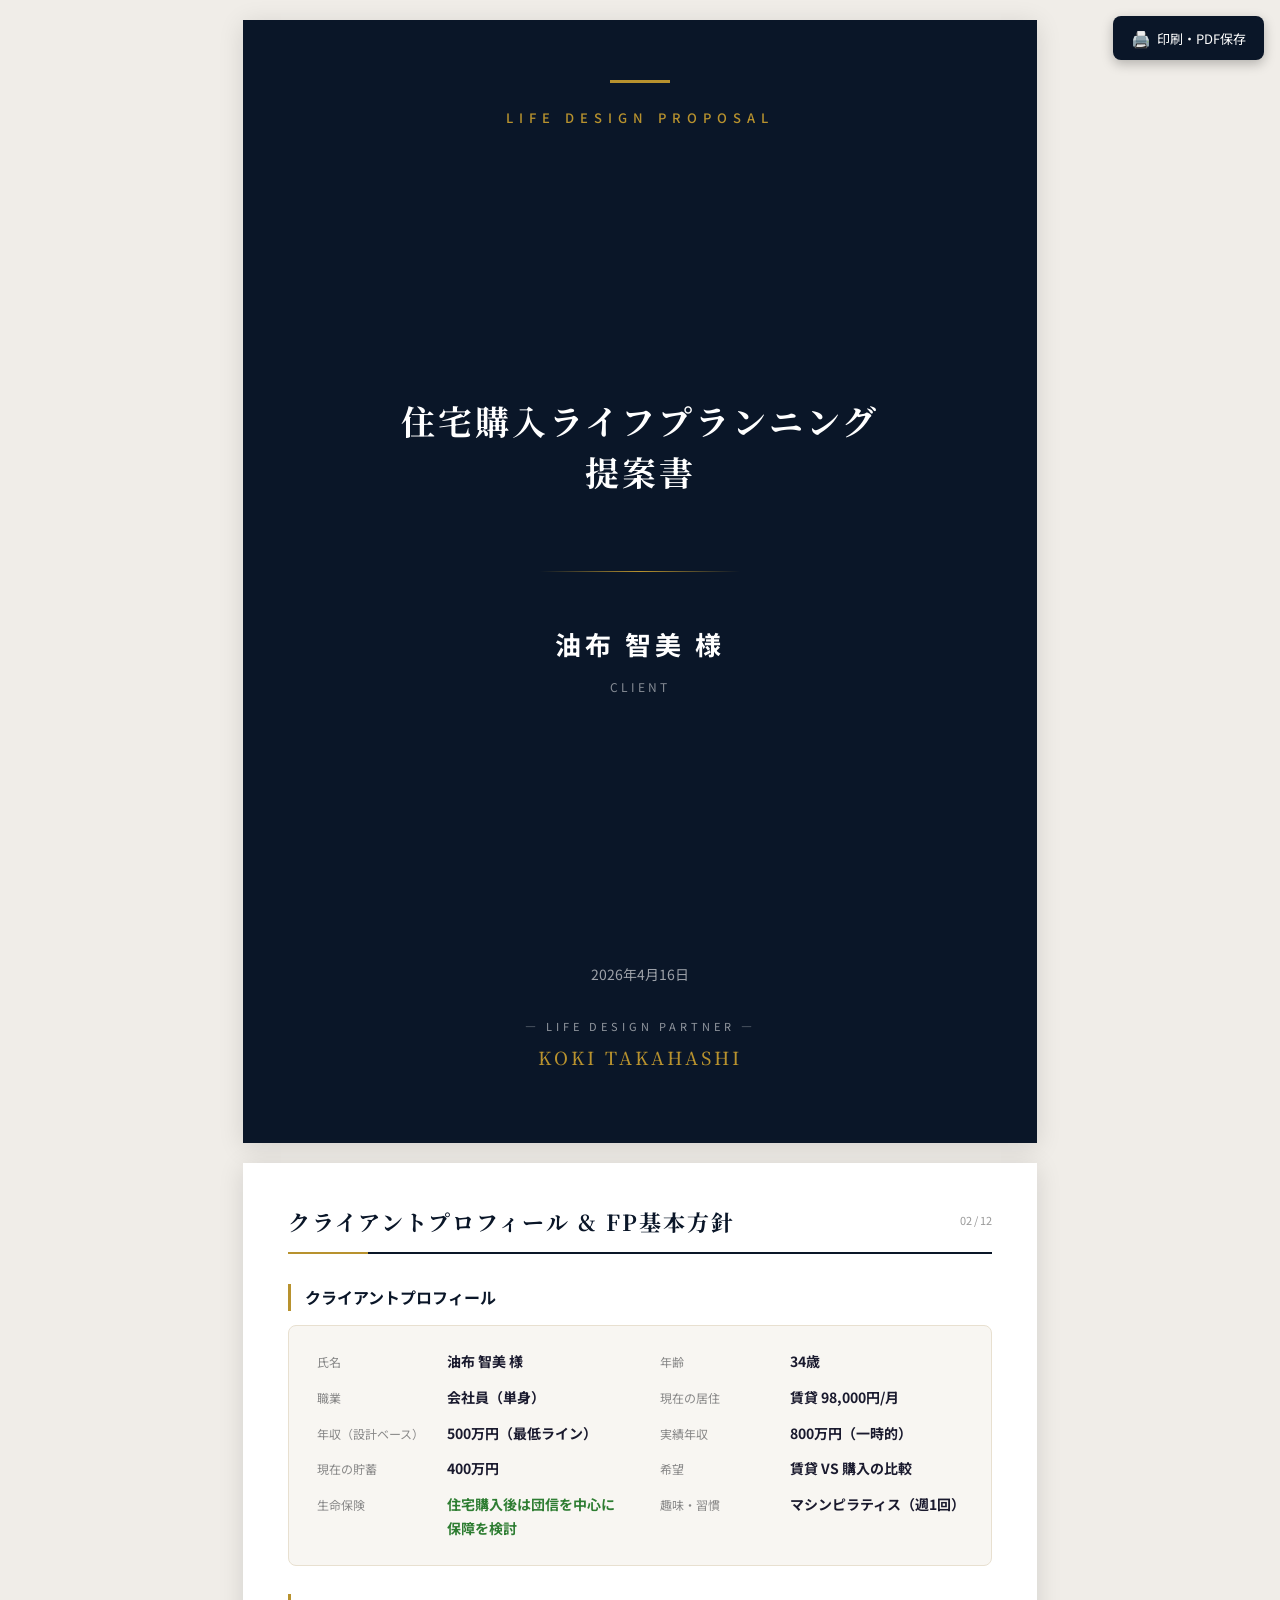
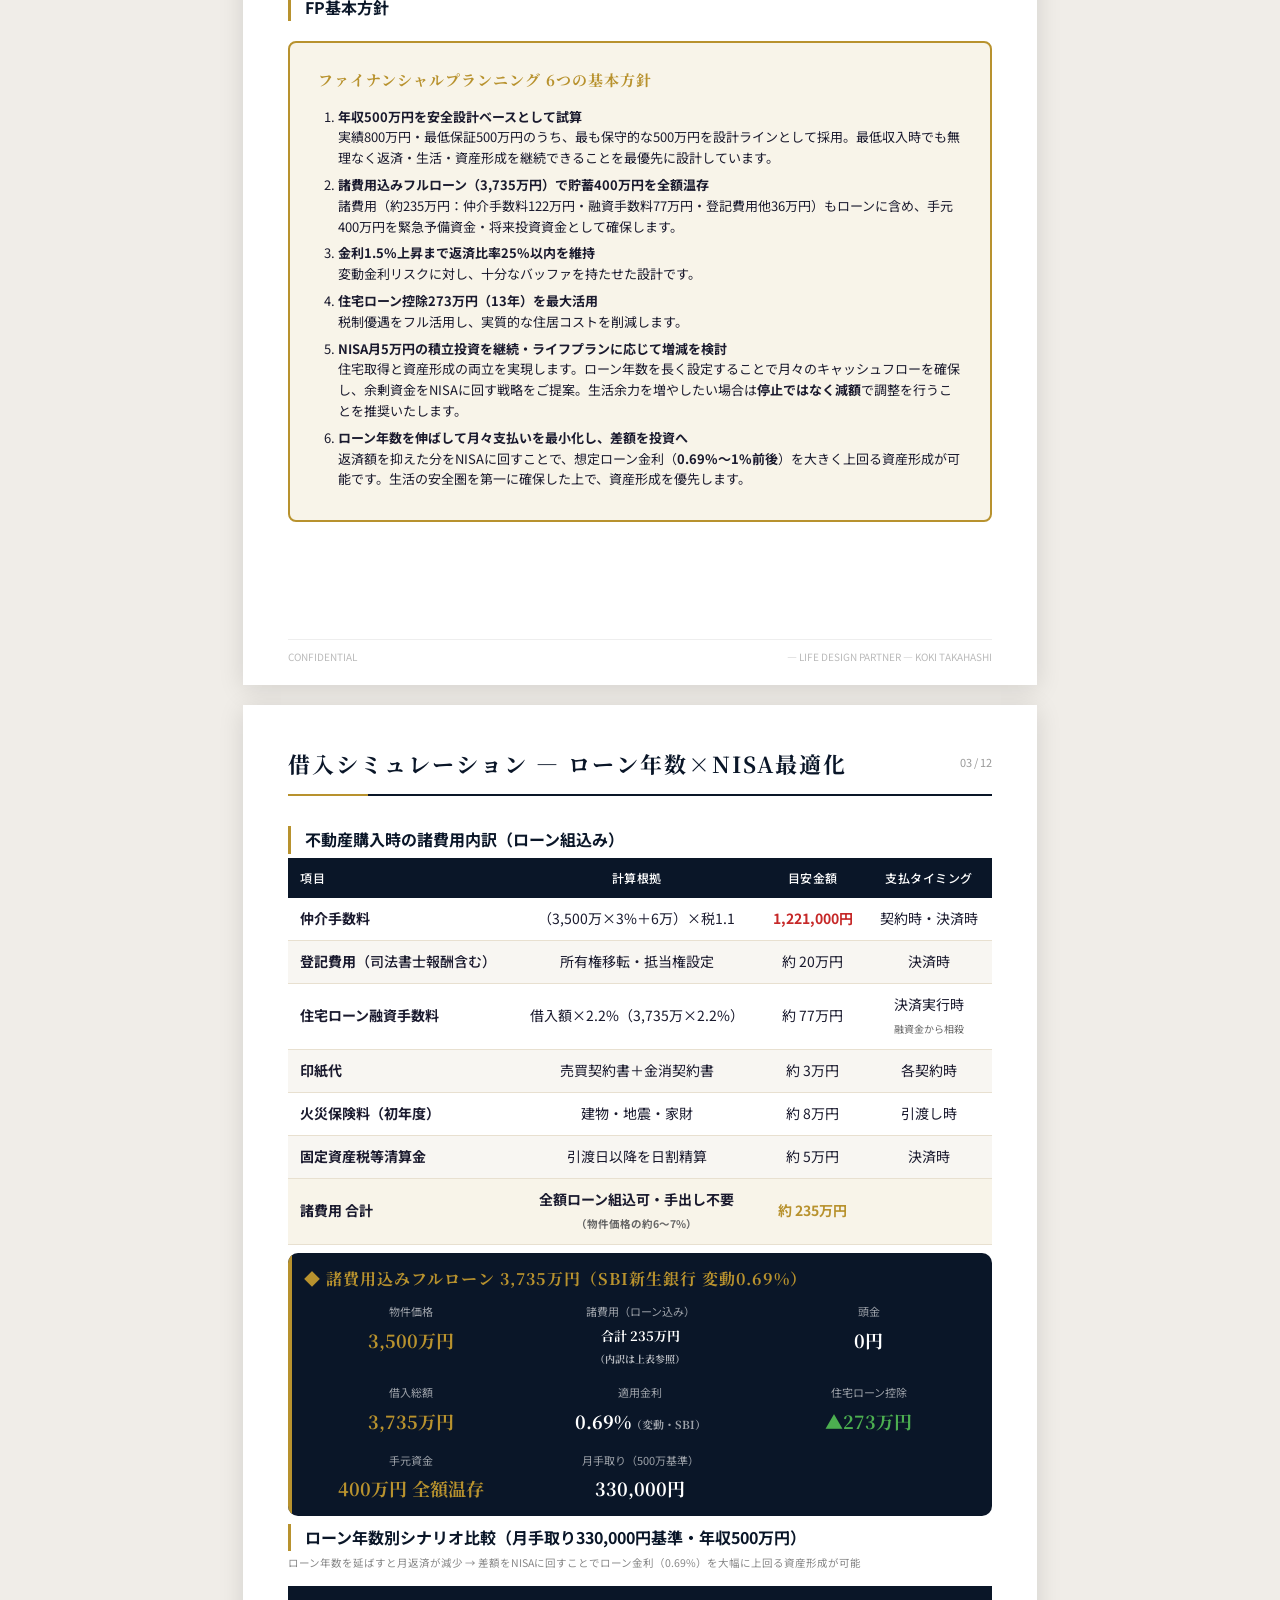
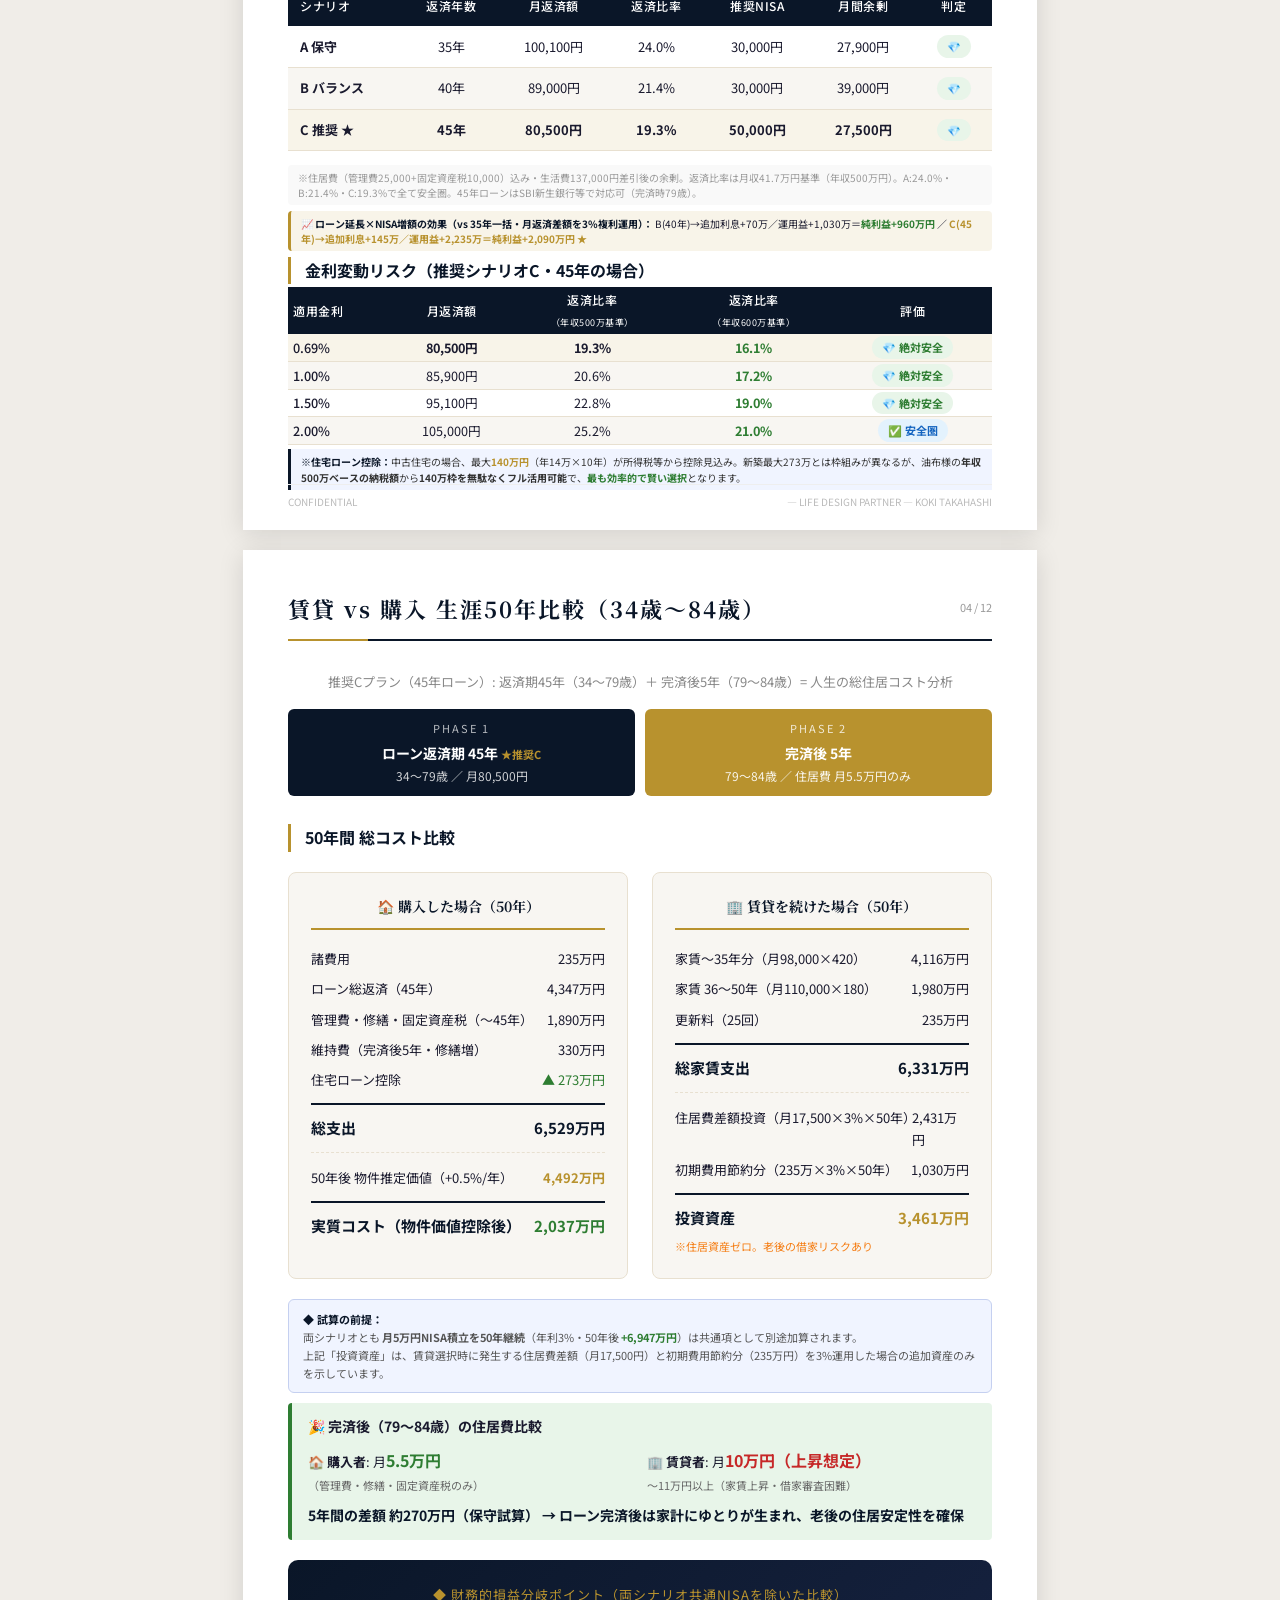
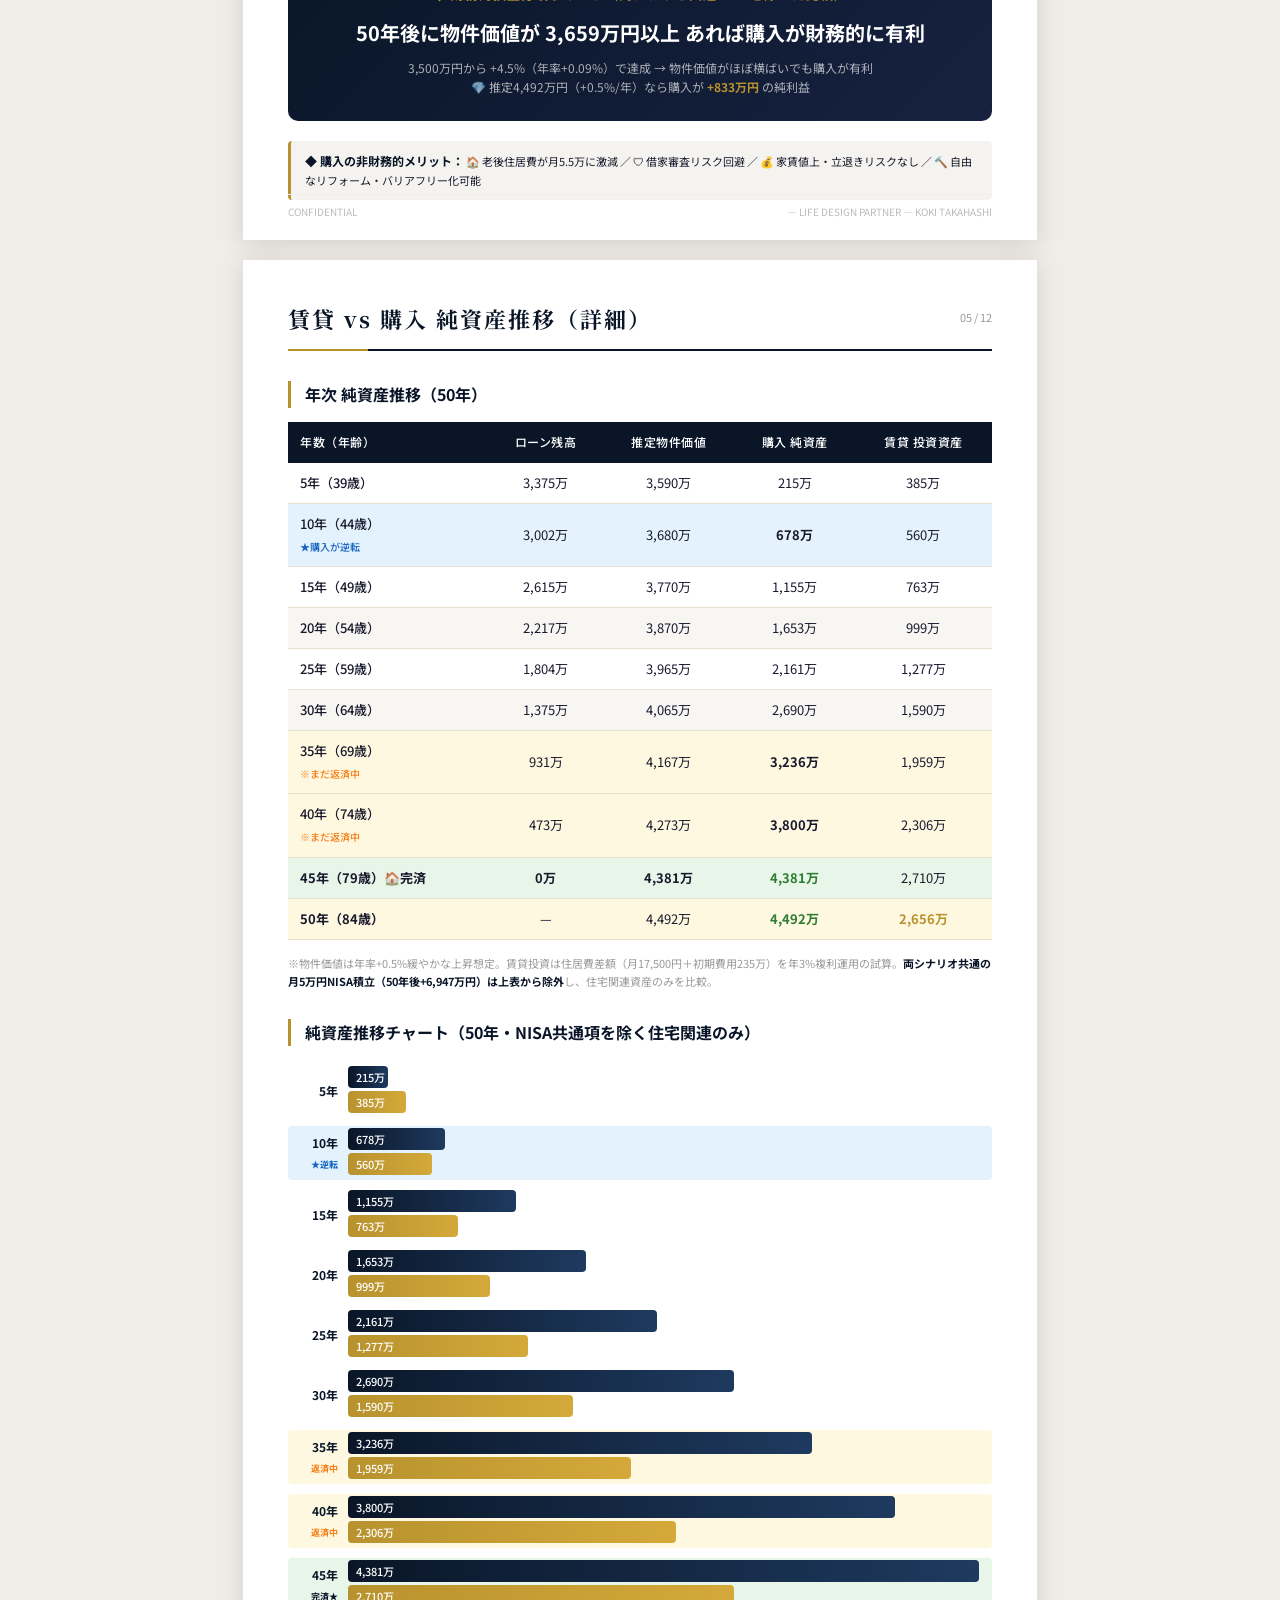
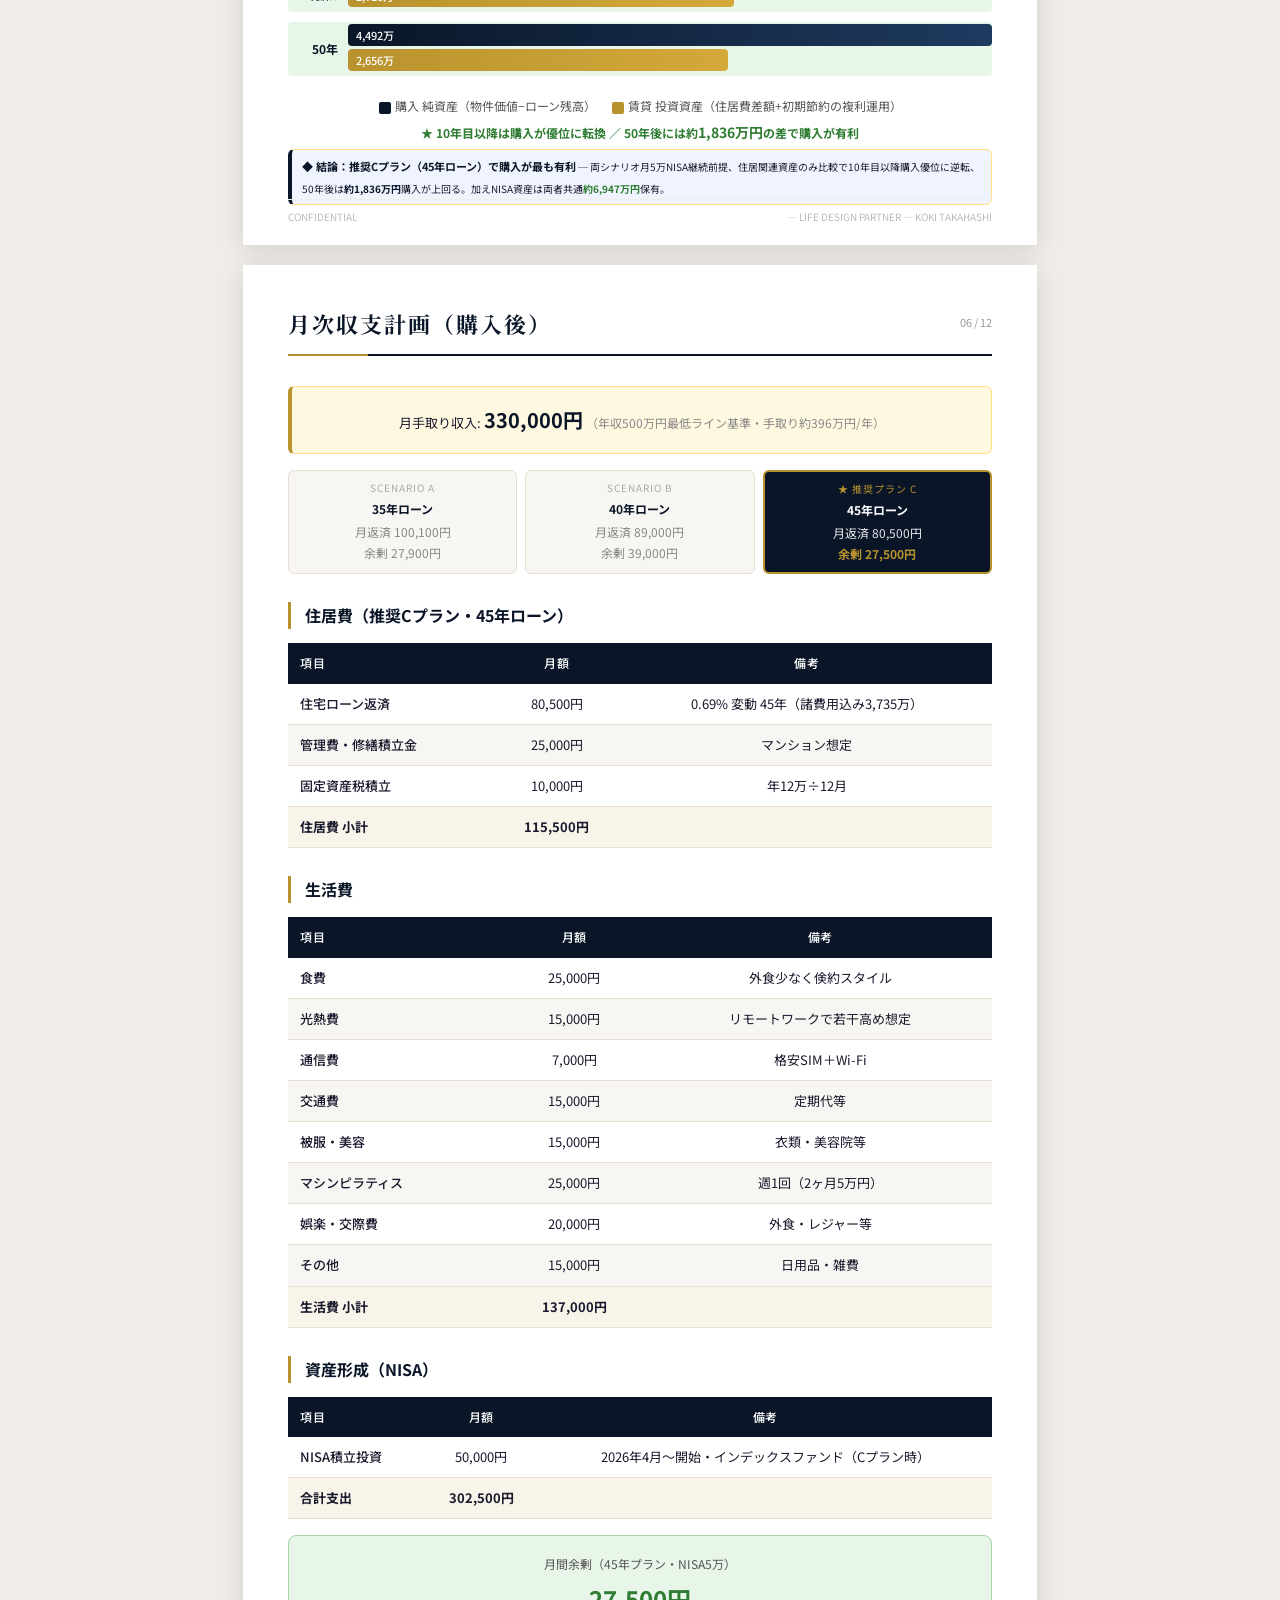
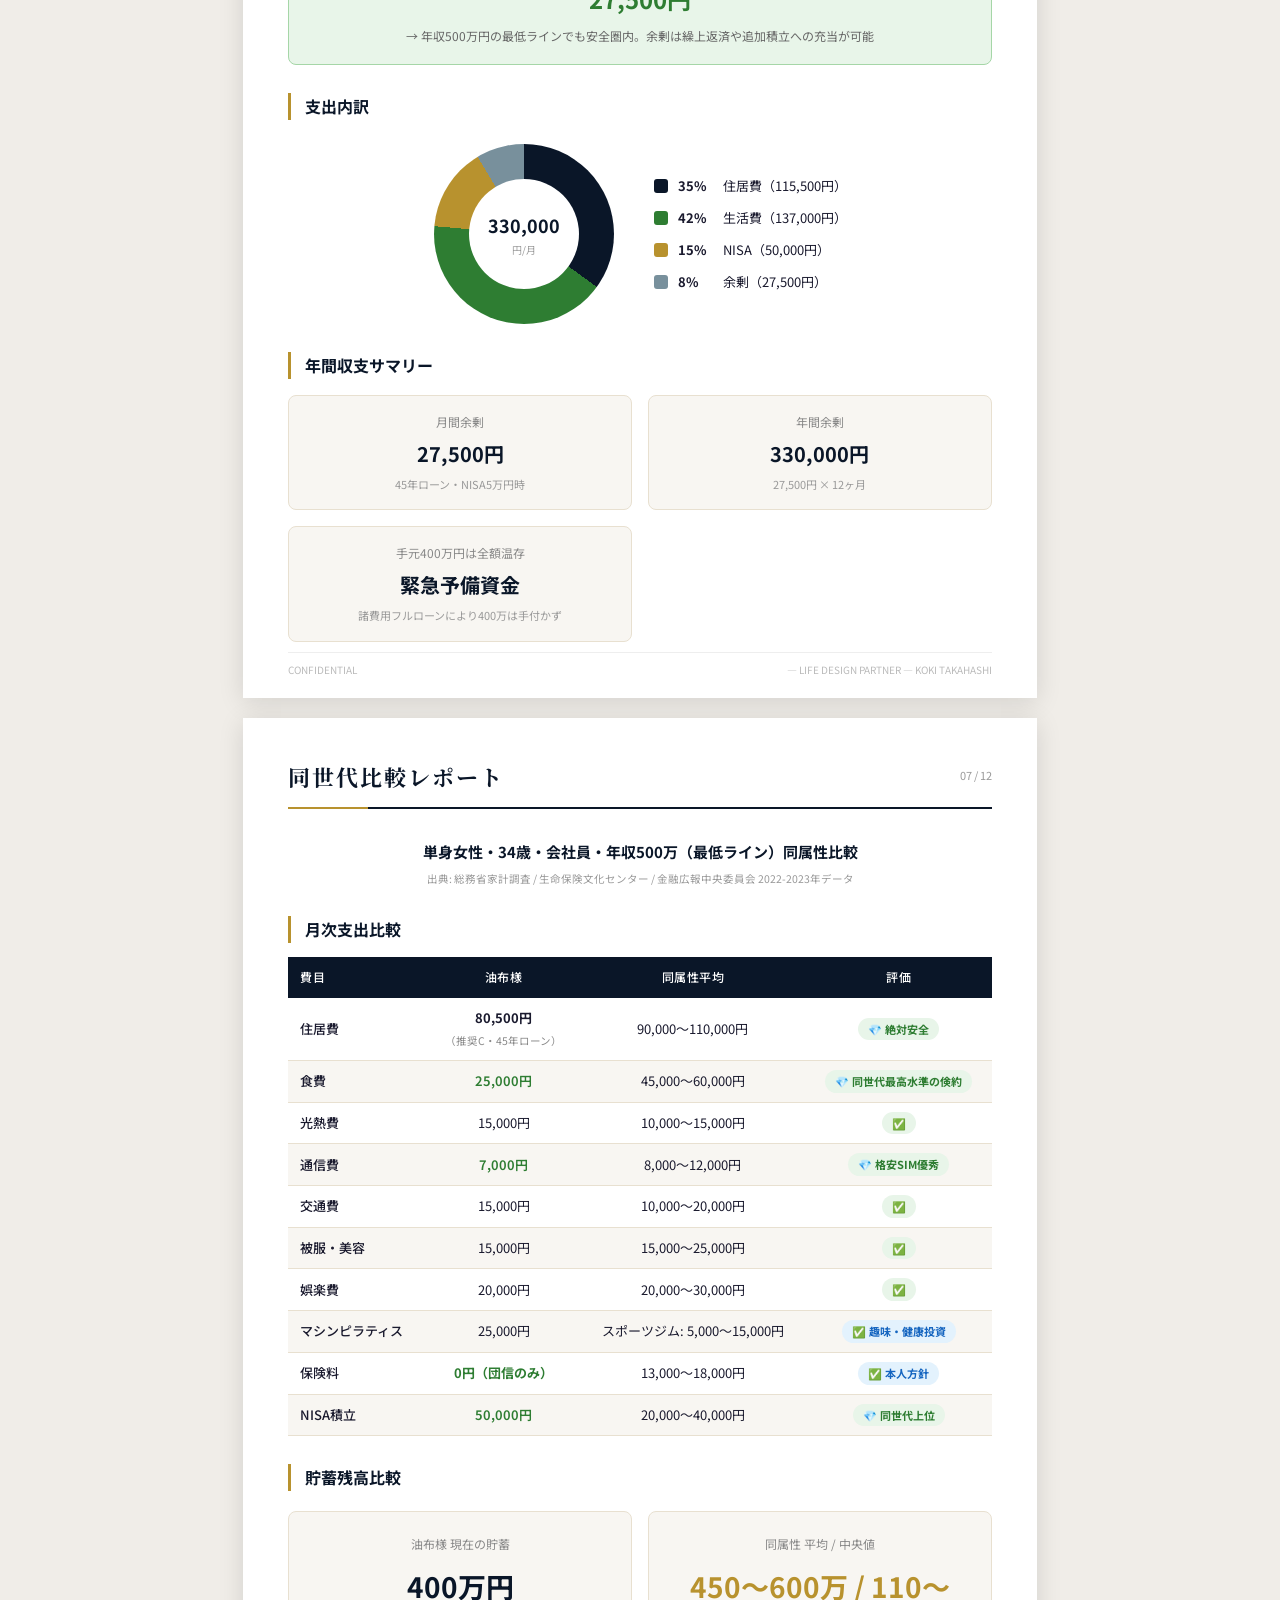
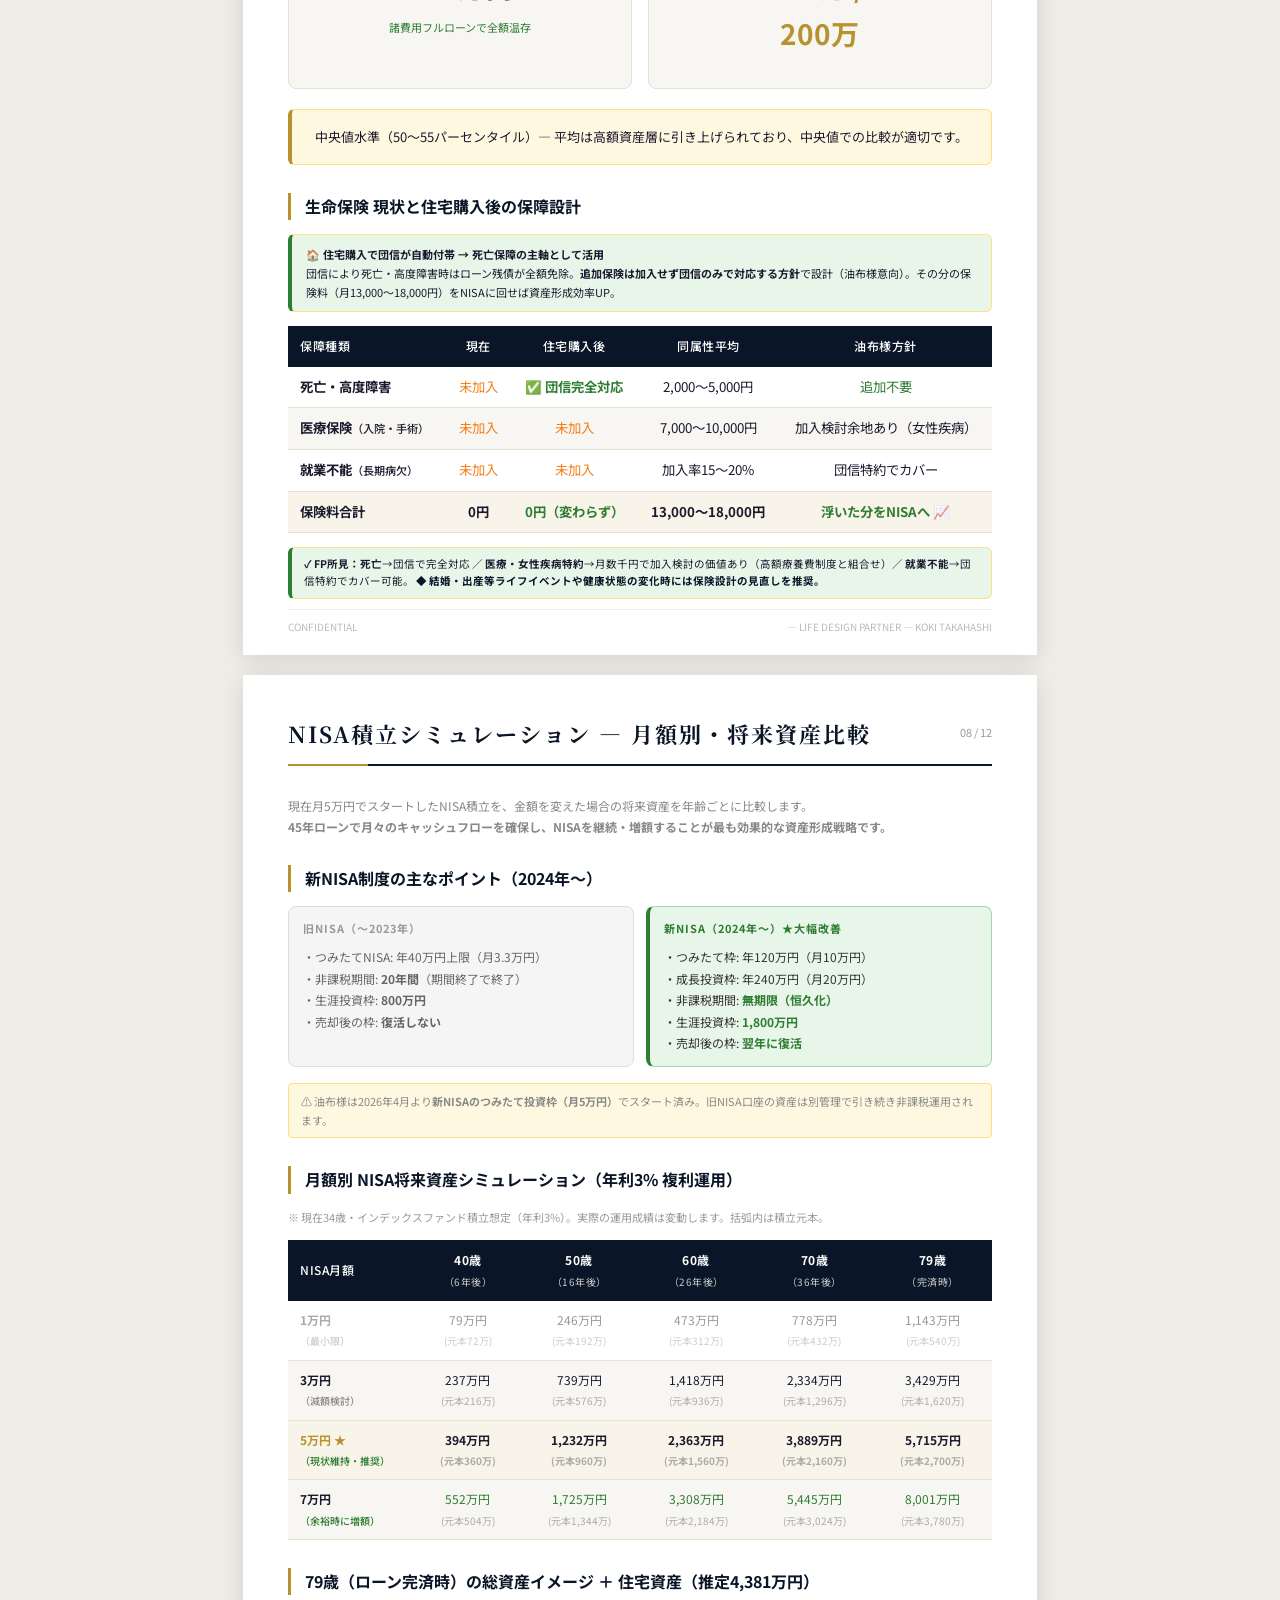
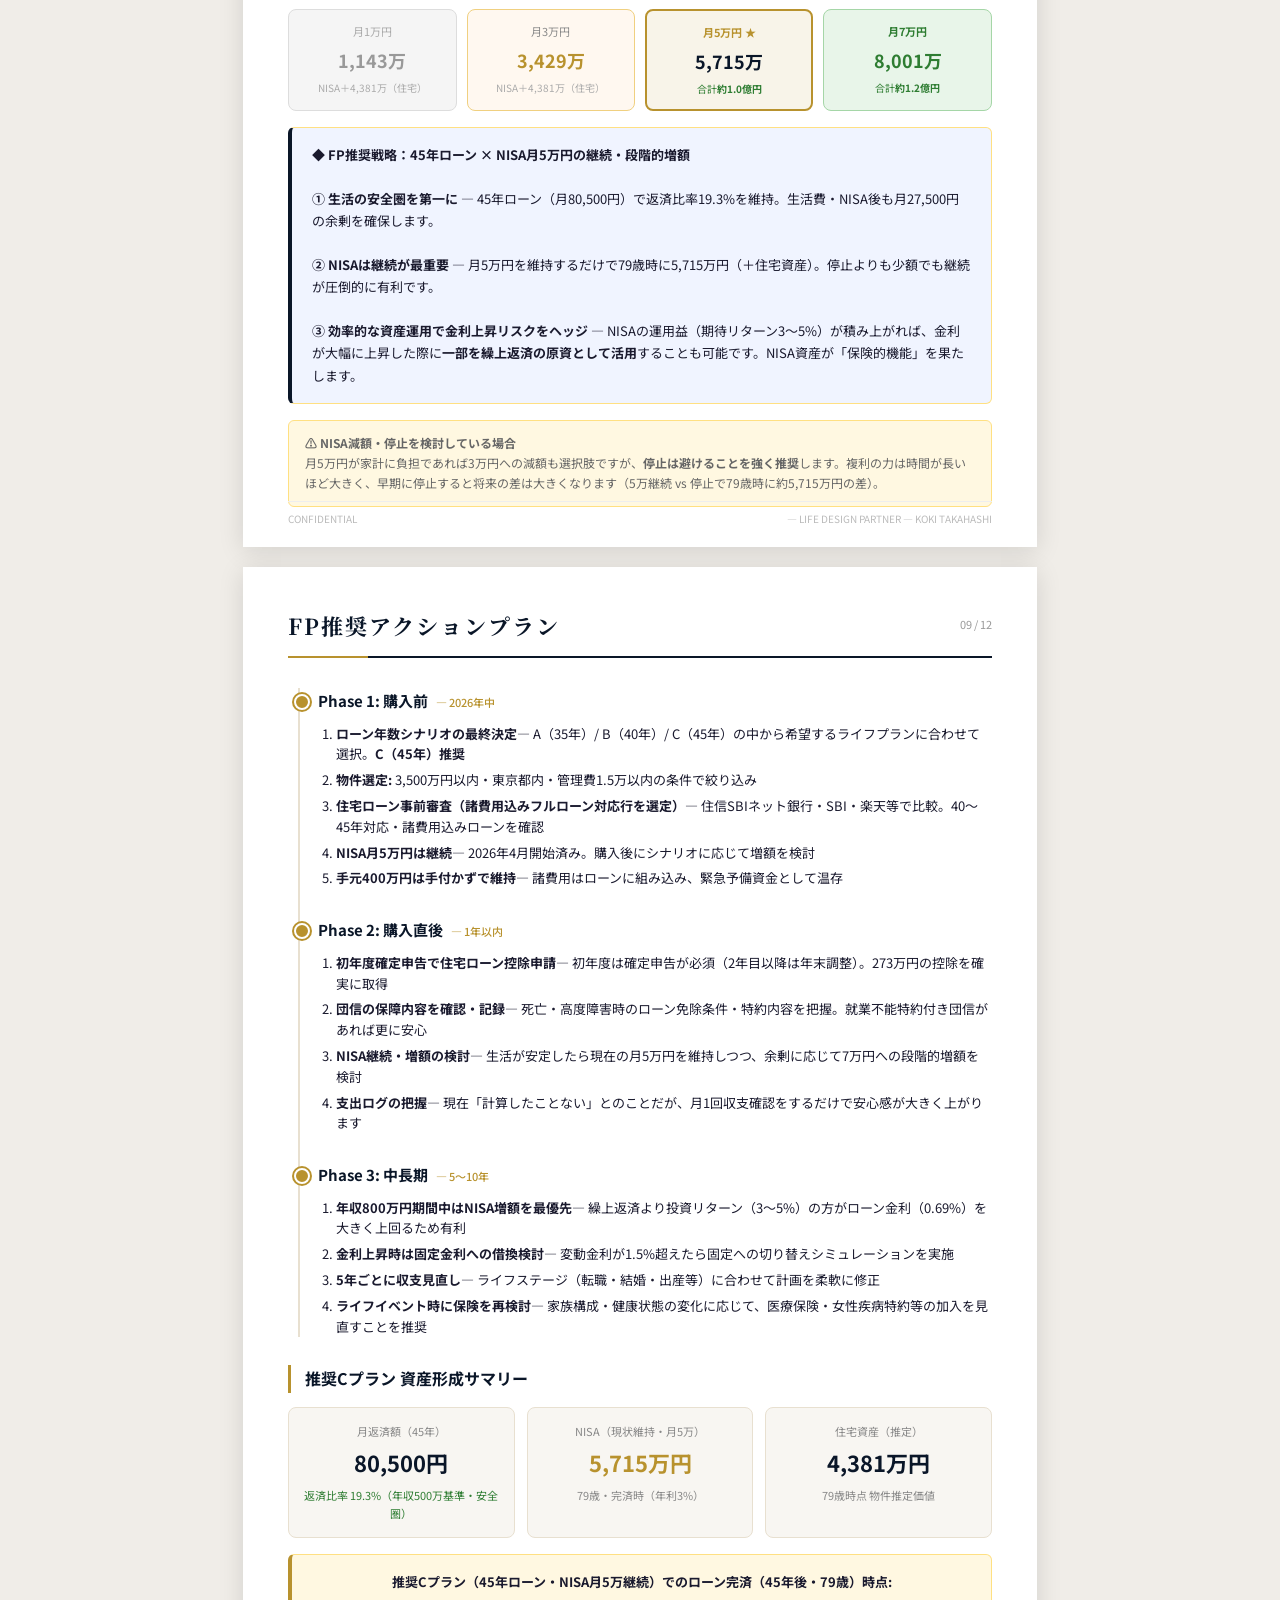
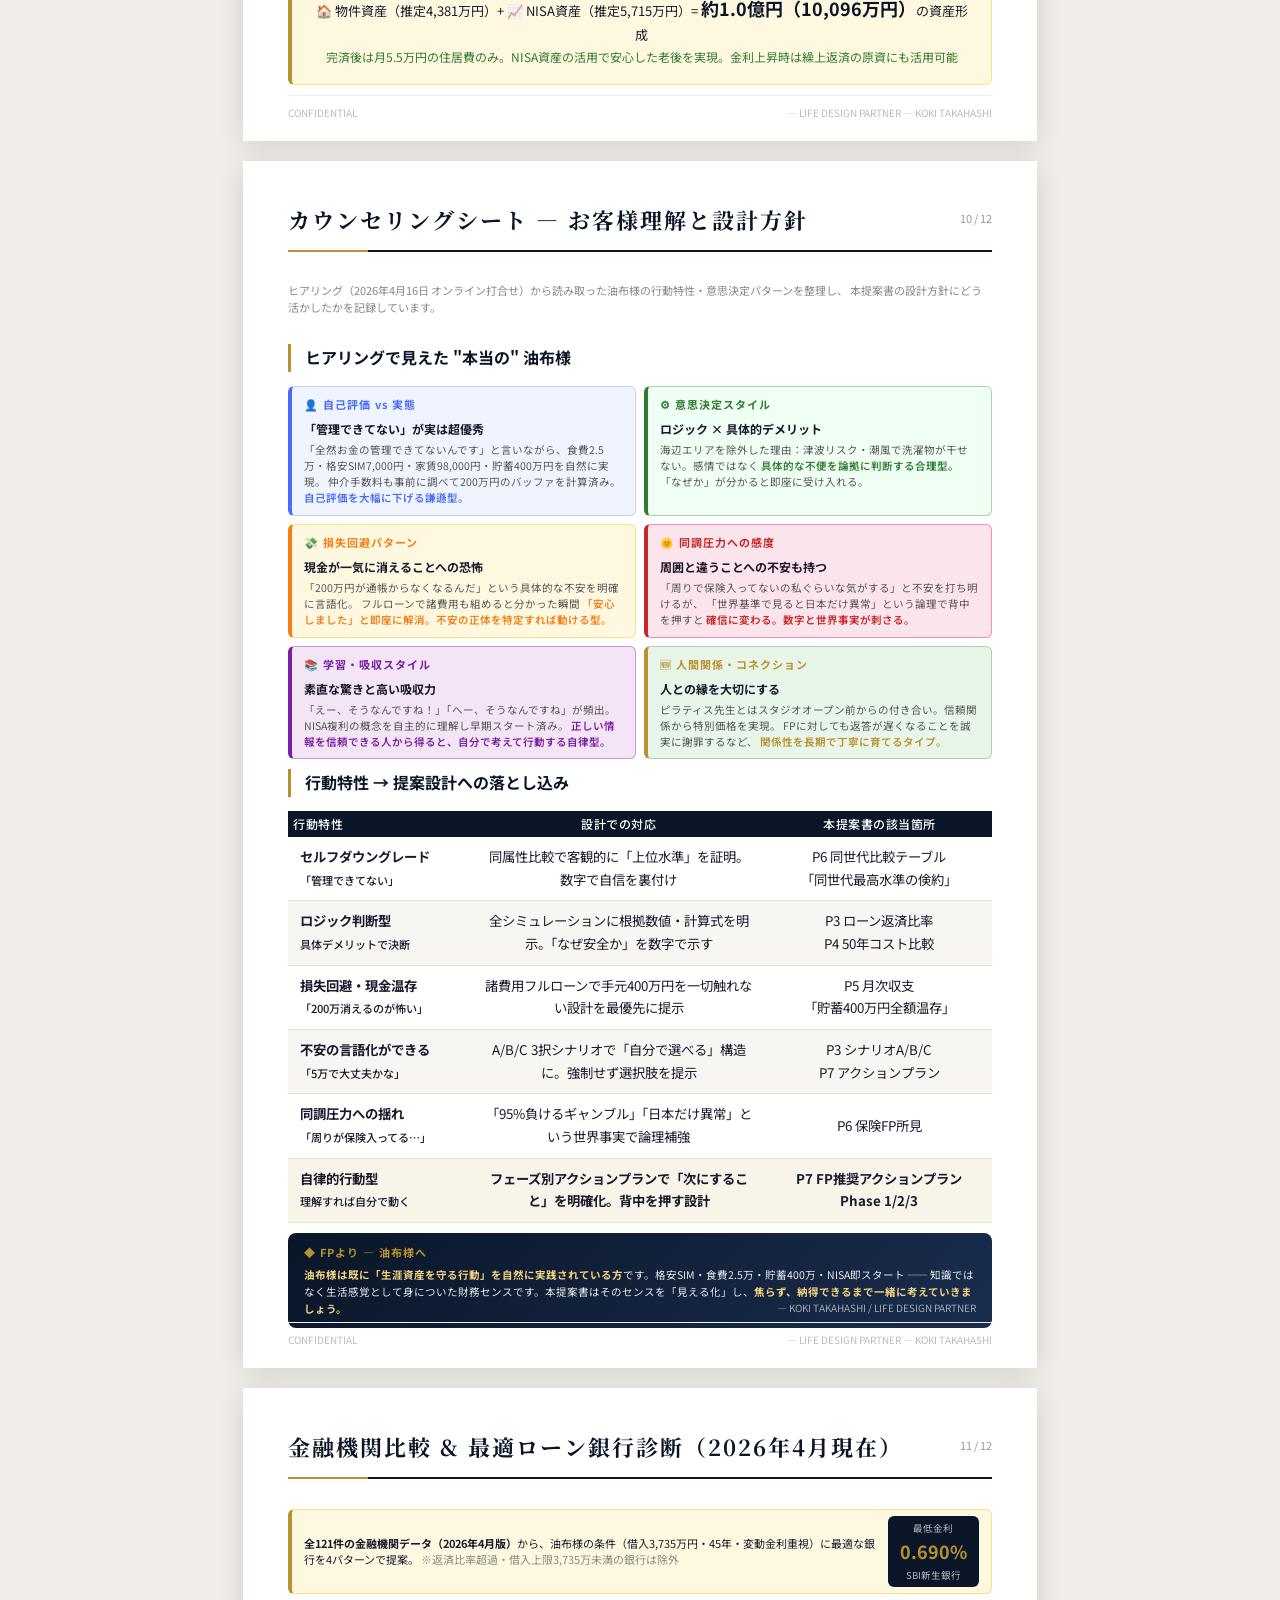
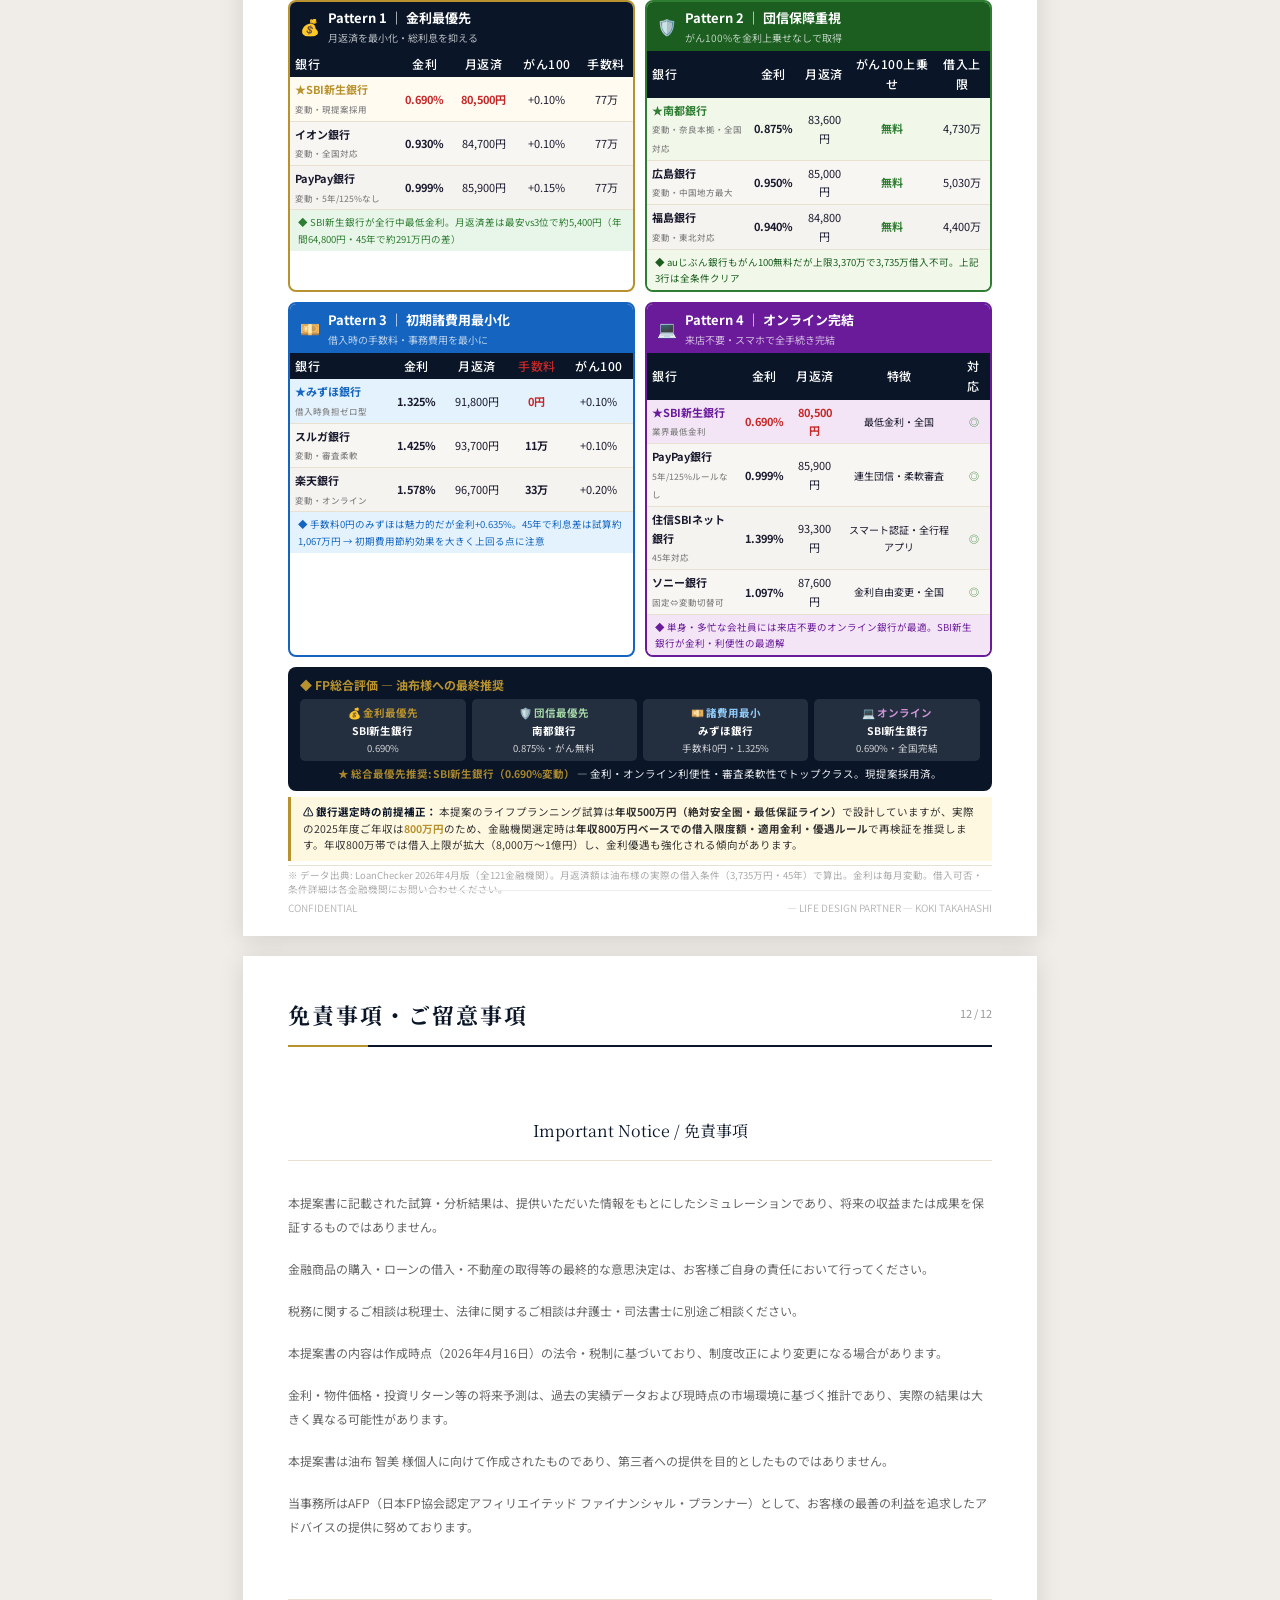
==== commit 46f938b8: "fix: 改行改善 + P11 800万表削除 + P3に年収600万基準追加 【改行・段落改善】 1. P7 同世代比較 住居費セル: 2行構成    「80,500円 / （推奨C・45年ローン）" ====
--- a/proposal-yufu.html
+++ b/proposal-yufu.html
@@ -1051,17 +1051,17 @@
     <tbody>
       <tr><td><strong>仲介手数料</strong></td><td>（3,500万×3%＋6万）×税1.1</td><td><strong style="color:var(--danger);">1,221,000円</strong></td><td>契約時・決済時</td></tr>
       <tr><td><strong>登記費用</strong>（司法書士報酬含む）</td><td>所有権移転・抵当権設定</td><td>約 20万円</td><td>決済時</td></tr>
-      <tr><td><strong>住宅ローン融資手数料</strong></td><td>借入額×2.2%（3,735万×2.2%）</td><td>約 77万円</td><td>ローン契約時</td></tr>
+      <tr><td><strong>住宅ローン融資手数料</strong></td><td>借入額×2.2%（3,735万×2.2%）</td><td>約 77万円</td><td>決済実行時<br><span style="font-size:10px; color:#666;">融資金から相殺</span></td></tr>
       <tr><td><strong>印紙代</strong></td><td>売買契約書＋金消契約書</td><td>約 3万円</td><td>各契約時</td></tr>
       <tr><td><strong>火災保険料（初年度）</strong></td><td>建物・地震・家財</td><td>約 8万円</td><td>引渡し時</td></tr>
       <tr><td><strong>固定資産税等清算金</strong></td><td>引渡日以降を日割精算</td><td>約 5万円</td><td>決済時</td></tr>
-      <tr class="highlight-row"><td><strong>諸費用 合計</strong></td><td>全額ローン組込可・手出し不要（物件価格の約6.7%）</td><td><strong style="color:var(--accent); font-size:14px;">約 235万円</strong></td><td></td></tr>
+      <tr class="highlight-row"><td><strong>諸費用 合計</strong></td><td><strong>全額ローン組込可・手出し不要</strong><br><span style="font-size:10.5px; color:#666;">（物件価格の約6〜7%）</span></td><td><strong style="color:var(--accent); font-size:14px;">約 235万円</strong></td><td></td></tr>
     </tbody>
   </table>
 
   <!-- フルローン基本情報 -->
-  <div class="recommend-box">
-    <h3>&#9670; 諸費用込みフルローン 3,735万円（SBI新生銀行 変動0.69%）</h3>
+  <div class="recommend-box" style="padding:12px 16px; margin:8px 0;">
+    <h3 style="margin-bottom:10px;">&#9670; 諸費用込みフルローン 3,735万円（SBI新生銀行 変動0.69%）</h3>
     <div class="recommend-grid">
       <div class="recommend-item"><div class="label">物件価格</div><div class="value gold">3,500万円</div></div>
       <div class="recommend-item"><div class="label">諸費用（ローン込み）</div><div class="value" style="font-size:13px;">合計 235万円<br><span style="font-size:10px; opacity:0.7;">（内訳は上表参照）</span></div></div>
@@ -1075,8 +1075,8 @@
   </div>
 
   <!-- ローン年数別シナリオ -->
-  <div class="section-title">ローン年数別シナリオ比較（月手取り330,000円基準・年収500万円）</div>
-  <p style="font-size:12px; color:#888; margin-bottom:10px;">ローン年数を延ばすと月返済が減少 &#8594; 差額をNISAに回すことでローン金利（0.69%）を大幅に上回る資産形成が可能</p>
+  <div class="section-title" style="margin-top:8px; margin-bottom:3px;">ローン年数別シナリオ比較（月手取り330,000円基準・年収500万円）</div>
+  <p style="font-size:10.5px; color:#888; margin-bottom:4px;">ローン年数を延ばすと月返済が減少 &#8594; 差額をNISAに回すことでローン金利（0.69%）を大幅に上回る資産形成が可能</p>
   <table>
     <thead>
       <tr>
@@ -1119,29 +1119,27 @@
       </tr>
     </tbody>
   </table>
-  <div style="font-size:11px; color:#999; background:#f9f9f9; border-radius:4px; padding:8px 12px; margin:6px 0 10px;">
-    ※住居費（管理費25,000+固定資産税10,000）込み。生活費137,000円を差引後の余剰。返済比率は月収41.7万円基準（年収500万円）。<br>
-    ※A:24.0%・B:21.4%・C:19.3%で全て安全圏（25%以内目標を達成）。45年ローンはSBI新生銀行等で対応可能（完済時79歳）。
+  <div style="font-size:10px; color:#999; background:#f9f9f9; border-radius:4px; padding:5px 10px; margin:4px 0 6px; line-height:1.5;">
+    ※住居費（管理費25,000+固定資産税10,000）込み・生活費137,000円差引後の余剰。返済比率は月収41.7万円基準（年収500万円）。A:24.0%・B:21.4%・C:19.3%で全て安全圏。45年ローンはSBI新生銀行等で対応可（完済時79歳）。
   </div>
 
   <!-- NISA投資効果 (compacted inline) -->
-  <div style="background:var(--accent-pale); border-left:3px solid var(--accent); border-radius:4px; padding:8px 12px; margin:8px 0; font-size:11px; line-height:1.65;">
+  <div style="background:var(--accent-pale); border-left:3px solid var(--accent); border-radius:4px; padding:5px 10px; margin:4px 0; font-size:10px; line-height:1.5;">
     <strong style="color:var(--primary);">&#128200; ローン延長×NISA増額の効果（vs 35年一括・月返済差額を3%複利運用）：</strong>
-    B(40年)→追加利息+70万／運用益+1,030万＝<strong style="color:var(--success)">純利益+960万円</strong> ／
-    <strong style="color:var(--accent);">C(45年)→追加利息+145万／運用益+2,235万＝純利益+2,090万円 ★</strong>
+    B(40年)→追加利息+70万／運用益+1,030万＝<strong style="color:var(--success)">純利益+960万円</strong> ／ <strong style="color:var(--accent);">C(45年)→追加利息+145万／運用益+2,235万＝純利益+2,090万円 ★</strong>
   </div>
 
   <!-- 金利上昇リスク -->
-  <div class="section-title" style="margin-top:8px; margin-bottom:4px;">金利変動リスク（推奨シナリオC・45年の場合）</div>
-  <table style="margin:4px 0; font-size:10pt; page-break-inside:auto;">
+  <div class="section-title" style="margin-top:6px; margin-bottom:3px;">金利変動リスク（推奨シナリオC・45年の場合）</div>
+  <table style="margin:3px 0; font-size:9.5pt; page-break-inside:auto;">
     <thead>
-      <tr><th style="padding:3px 5px;">適用金利</th><th style="padding:3px 5px;">月返済額</th><th style="padding:3px 5px;">返済比率（年収500万基準）</th><th style="padding:3px 5px;">評価</th></tr>
+      <tr><th style="padding:3px 5px;">適用金利</th><th style="padding:3px 5px;">月返済額</th><th style="padding:3px 5px;">返済比率<br><span style="font-weight:400; font-size:9px;">（年収500万基準）</span></th><th style="padding:3px 5px;">返済比率<br><span style="font-weight:400; font-size:9px;">（年収600万基準）</span></th><th style="padding:3px 5px;">評価</th></tr>
     </thead>
     <tbody>
-      <tr class="highlight-row"><td style="padding:3px 6px;">0.69%</td><td style="padding:3px 6px;">80,500円</td><td style="padding:3px 6px;">19.3%</td><td style="padding:3px 6px;"><span class="badge badge-safe">&#128142; 絶対安全</span></td></tr>
-      <tr><td style="padding:3px 6px;">1.00%</td><td style="padding:3px 6px;">85,900円</td><td style="padding:3px 6px;">20.6%</td><td style="padding:3px 6px;"><span class="badge badge-safe">&#128142; 絶対安全</span></td></tr>
-      <tr><td style="padding:3px 6px;">1.50%</td><td style="padding:3px 6px;">95,100円</td><td style="padding:3px 6px;">22.8%</td><td style="padding:3px 6px;"><span class="badge badge-safe">&#128142; 絶対安全</span></td></tr>
-      <tr><td style="padding:3px 6px;">2.00%</td><td style="padding:3px 6px;">105,000円</td><td style="padding:3px 6px;">25.2%</td><td style="padding:3px 6px;"><span class="badge badge-ok">&#9989; 安全圏</span></td></tr>
+      <tr class="highlight-row"><td style="padding:2px 5px;">0.69%</td><td style="padding:2px 5px;">80,500円</td><td style="padding:2px 5px;">19.3%</td><td style="padding:2px 5px; color:var(--success); font-weight:700;">16.1%</td><td style="padding:2px 5px;"><span class="badge badge-safe">&#128142; 絶対安全</span></td></tr>
+      <tr><td style="padding:2px 5px;">1.00%</td><td style="padding:2px 5px;">85,900円</td><td style="padding:2px 5px;">20.6%</td><td style="padding:2px 5px; color:var(--success); font-weight:700;">17.2%</td><td style="padding:2px 5px;"><span class="badge badge-safe">&#128142; 絶対安全</span></td></tr>
+      <tr><td style="padding:2px 5px;">1.50%</td><td style="padding:2px 5px;">95,100円</td><td style="padding:2px 5px;">22.8%</td><td style="padding:2px 5px; color:var(--success); font-weight:700;">19.0%</td><td style="padding:2px 5px;"><span class="badge badge-safe">&#128142; 絶対安全</span></td></tr>
+      <tr><td style="padding:2px 5px;">2.00%</td><td style="padding:2px 5px;">105,000円</td><td style="padding:2px 5px;">25.2%</td><td style="padding:2px 5px; color:var(--success); font-weight:700;">21.0%</td><td style="padding:2px 5px;"><span class="badge badge-ok">&#9989; 安全圏</span></td></tr>
     </tbody>
   </table>
   <div style="background:#f0f4ff; border-left:3px solid var(--primary); padding:5px 10px; margin-top:4px; font-size:10px; line-height:1.55; color:#333;">
@@ -1210,16 +1208,18 @@
       </div>
     </div>
   </div>
-  <div style="background:#f0f4ff; border:1px solid #c5d0f0; border-radius:6px; padding:10px 14px; margin:10px 0; font-size:11px; color:#555;">
-    <strong style="color:var(--primary);">&#9670; 試算の前提：</strong> 両シナリオとも <strong>月5万円NISA積立を50年継続</strong>（年利3%・50年後 <strong style="color:var(--success)">+6,947万円</strong>）は共通項として別途加算されます。上記「投資資産」は、賃貸選択時に発生する住居費差額（月17,500円）と初期費用節約分（235万円）を3%運用した場合の追加資産のみを示しています。
+  <div style="background:#f0f4ff; border:1px solid #c5d0f0; border-radius:6px; padding:10px 14px; margin:10px 0; font-size:11px; line-height:1.65; color:#555;">
+    <strong style="color:var(--primary);">&#9670; 試算の前提：</strong><br>
+    両シナリオとも <strong>月5万円NISA積立を50年継続</strong>（年利3%・50年後 <strong style="color:var(--success)">+6,947万円</strong>）は共通項として別途加算されます。<br>
+    上記「投資資産」は、賃貸選択時に発生する住居費差額（月17,500円）と初期費用節約分（235万円）を3%運用した場合の追加資産のみを示しています。
   </div>
 
   <!-- Phase 2 highlight -->
   <div style="background:#e8f5e9; border-left:4px solid var(--success); padding:12px 16px; border-radius:4px; margin-bottom:14px;">
     <strong>&#127881; 完済後（79〜84歳）の住居費比較</strong><br>
     <div style="display:grid; grid-template-columns:1fr 1fr; gap:10px; margin-top:8px; font-size:13px;">
-      <div>&#127968; <strong>購入者</strong>: 月<strong style="font-size:16px; color:var(--success)">5.5万円</strong>（管理費・修繕・固定資産税のみ）</div>
-      <div>&#127970; <strong>賃貸者</strong>: 月<strong style="font-size:16px; color:var(--danger)">10万円（上昇想定）</strong>～11万円以上（家賃上昇・借家審査困難）</div>
+      <div>&#127968; <strong>購入者</strong>: 月<strong style="font-size:16px; color:var(--success)">5.5万円</strong><br><span style="font-size:11px; color:#666;">（管理費・修繕・固定資産税のみ）</span></div>
+      <div>&#127970; <strong>賃貸者</strong>: 月<strong style="font-size:16px; color:var(--danger)">10万円（上昇想定）</strong><br><span style="font-size:11px; color:#666;">〜11万円以上（家賃上昇・借家審査困難）</span></div>
     </div>
     <div style="margin-top:8px; font-weight:700; color:var(--primary);">5年間の差額 約270万円（保守試算） &#8594; ローン完済後は家計にゆとりが生まれ、老後の住居安定性を確保</div>
   </div>
@@ -1521,7 +1521,7 @@
   <p style="text-align:center; font-size:15px; color:var(--primary); font-weight:700; margin-bottom:6px;">
     単身女性・34歳・会社員・年収500万（最低ライン）同属性比較
   </p>
-  <p style="text-align:center; font-size:11px; color:#999; margin-bottom:24px;">
+  <p style="text-align:center; font-size:10.5px; color:#999; margin-bottom:10px;">
     出典: 総務省家計調査 / 生命保険文化センター / 金融広報中央委員会 2022-2023年データ
   </p>
 
@@ -1531,7 +1531,7 @@
       <tr><th>費目</th><th>油布様</th><th>同属性平均</th><th>評価</th></tr>
     </thead>
     <tbody>
-      <tr><td>住居費</td><td>80,500円（推奨C・45年ローン）</td><td>90,000〜110,000円</td><td><span class="badge badge-safe">&#128142; 絶対安全</span></td></tr>
+      <tr><td>住居費</td><td><strong>80,500円</strong><br><span style="font-size:10.5px; color:#888;">（推奨C・45年ローン）</span></td><td>90,000〜110,000円</td><td><span class="badge badge-safe">&#128142; 絶対安全</span></td></tr>
       <tr><td>食費</td><td style="color:var(--success); font-weight:600">25,000円</td><td>45,000〜60,000円</td><td><span class="badge badge-safe">&#128142; 同世代最高水準の倹約</span></td></tr>
       <tr><td>光熱費</td><td>15,000円</td><td>10,000〜15,000円</td><td><span class="badge badge-safe">&#9989;</span></td></tr>
       <tr><td>通信費</td><td style="color:var(--success); font-weight:600">7,000円</td><td>8,000〜12,000円</td><td><span class="badge badge-safe">&#128142; 格安SIM優秀</span></td></tr>
@@ -2183,21 +2183,9 @@
     </div>
   </div>
 
-  <div style="background:#fff8e1; border-left:3px solid var(--accent); padding:6px 10px; margin:6px 0 4px; font-size:10px; line-height:1.5; color:#333;">
-    <strong style="color:var(--primary);">&#9888; 銀行選定時の前提補正（借入3,735万円・実績年収800万円ベース）：</strong>
-    本提案のライフプランニング試算は<strong>年収500万円（絶対安全圏）</strong>で設計。金融機関選定時は<strong style="color:var(--accent);">実績年収800万円</strong>ベースで再検証推奨（上限拡大8,000万〜1億円／金利優遇強化）。
-    <table style="font-size:9.5px; margin:5px 0 2px; width:100%;">
-      <thead style="background:#f5f3ef;">
-        <tr><th style="padding:3px 5px;">適用金利</th><th style="padding:3px 5px;">月返済額</th><th style="padding:3px 5px;">返済比率（年収500万）</th><th style="padding:3px 5px;">返済比率（<span style="color:var(--accent);">年収800万</span>）</th><th style="padding:3px 5px;">評価</th></tr>
-      </thead>
-      <tbody>
-        <tr class="highlight-row"><td style="padding:2px 5px;">0.690%</td><td style="padding:2px 5px;">80,500円</td><td style="padding:2px 5px;">19.3%</td><td style="padding:2px 5px; color:var(--success); font-weight:700;">12.1%</td><td style="padding:2px 5px;">&#128142; 絶対安全</td></tr>
-        <tr><td style="padding:2px 5px;">1.000%</td><td style="padding:2px 5px;">85,900円</td><td style="padding:2px 5px;">20.6%</td><td style="padding:2px 5px; color:var(--success); font-weight:700;">12.9%</td><td style="padding:2px 5px;">&#128142; 絶対安全</td></tr>
-        <tr><td style="padding:2px 5px;">1.500%</td><td style="padding:2px 5px;">95,100円</td><td style="padding:2px 5px;">22.8%</td><td style="padding:2px 5px; color:var(--success); font-weight:700;">14.3%</td><td style="padding:2px 5px;">&#128142; 絶対安全</td></tr>
-        <tr><td style="padding:2px 5px;">2.000%</td><td style="padding:2px 5px;">105,000円</td><td style="padding:2px 5px;">25.2%</td><td style="padding:2px 5px; color:var(--success); font-weight:700;">15.8%</td><td style="padding:2px 5px;">&#9989; 安全圏</td></tr>
-      </tbody>
-    </table>
-    <span style="color:var(--success); font-weight:700;">&#9733; 年収800万基準なら2%金利上昇時でも返済比率15.8%の超安全圏</span> ／ 上限拡大を活かした借入条件・金利交渉も視野に。
+  <div style="background:#fff8e1; border-left:3px solid var(--accent); padding:7px 12px; margin:6px 0 4px; font-size:10.5px; line-height:1.6; color:#333;">
+    <strong style="color:var(--primary);">&#9888; 銀行選定時の前提補正：</strong>
+    本提案のライフプランニング試算は<strong>年収500万円（絶対安全圏・最低保証ライン）</strong>で設計していますが、実際の2025年度ご年収は<strong style="color:var(--accent);">800万円</strong>のため、金融機関選定時は<strong>年収800万円ベースでの借入限度額・適用金利・優遇ルール</strong>で再検証を推奨します。年収800万帯では借入上限が拡大（8,000万〜1億円）し、金利優遇も強化される傾向があります。
   </div>
   <div style="font-size:9.5px; color:#aaa; line-height:1.4; border-top:1px solid var(--border); padding-top:3px; margin-top:3px;">
     ※ データ出典: LoanChecker 2026年4月版（全121金融機関）。月返済額は油布様の実際の借入条件（3,735万円・45年）で算出。金利は毎月変動。借入可否・条件詳細は各金融機関にお問い合わせください。
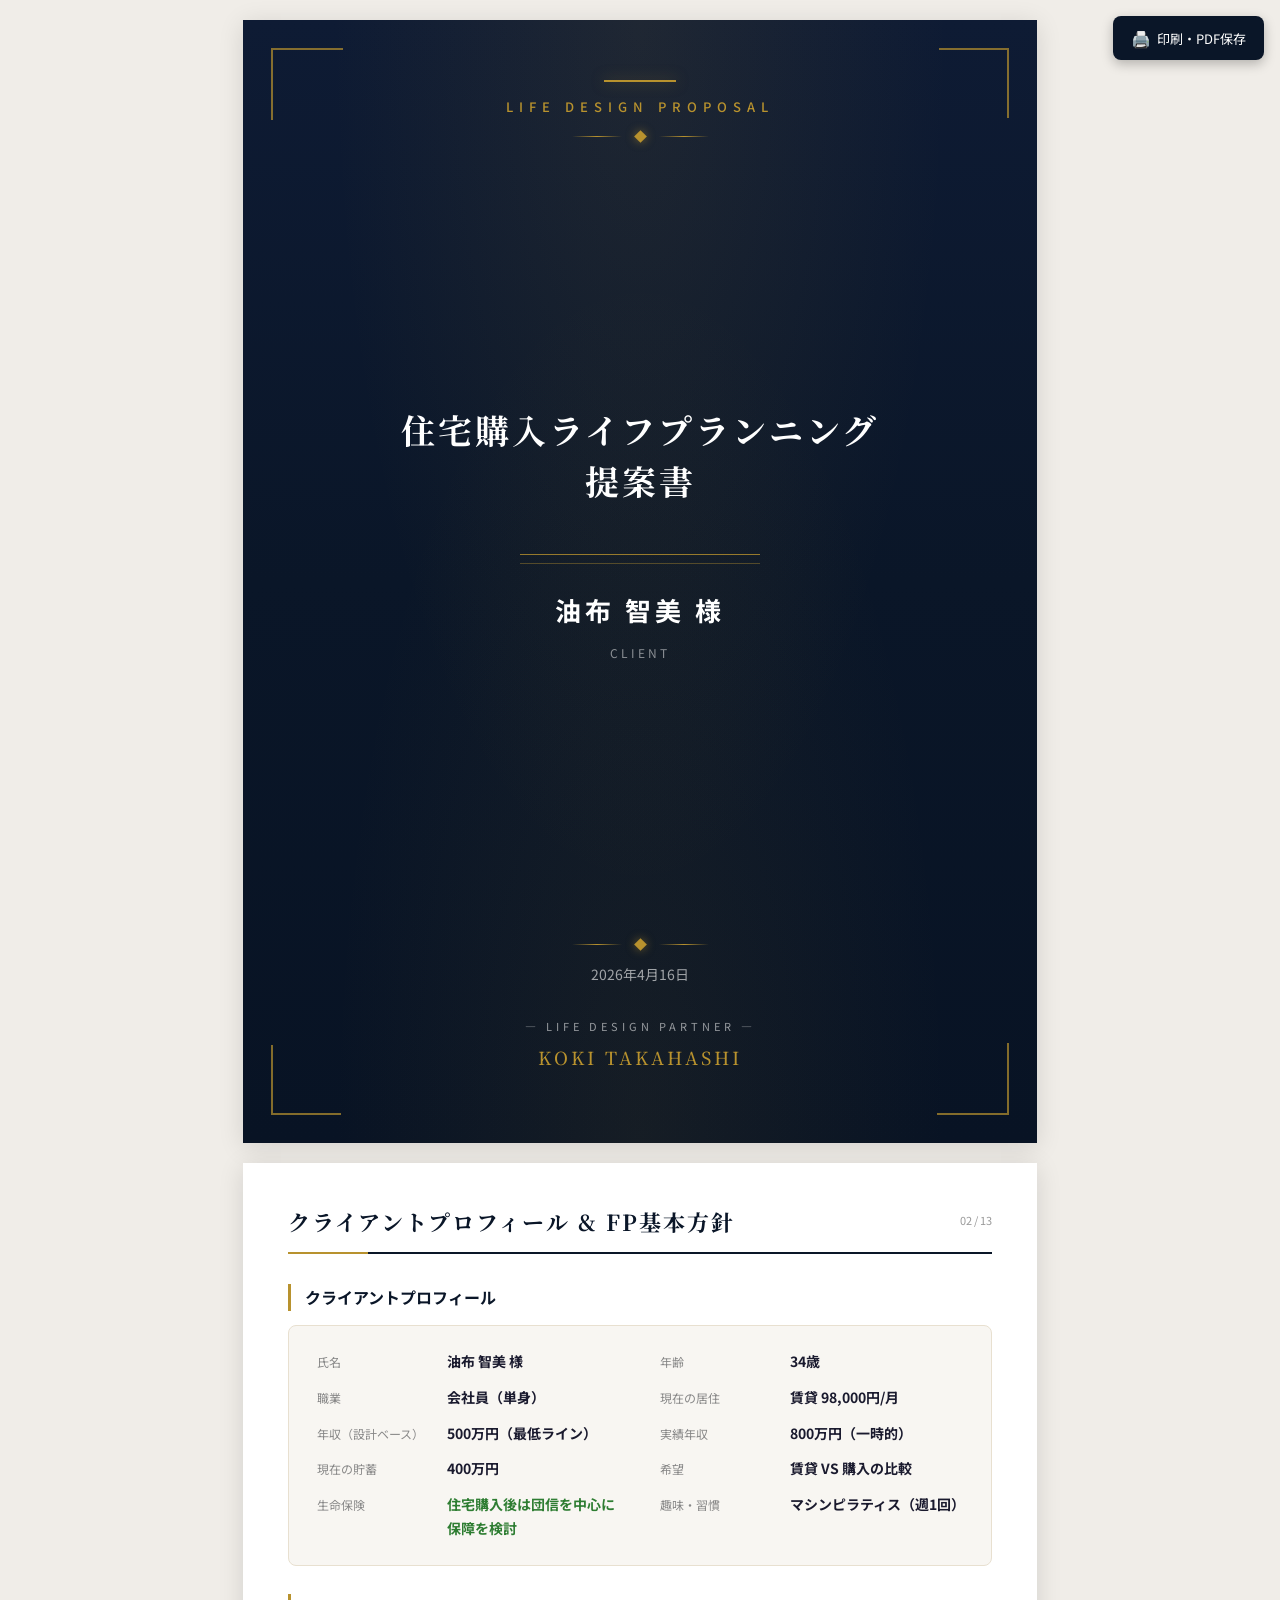
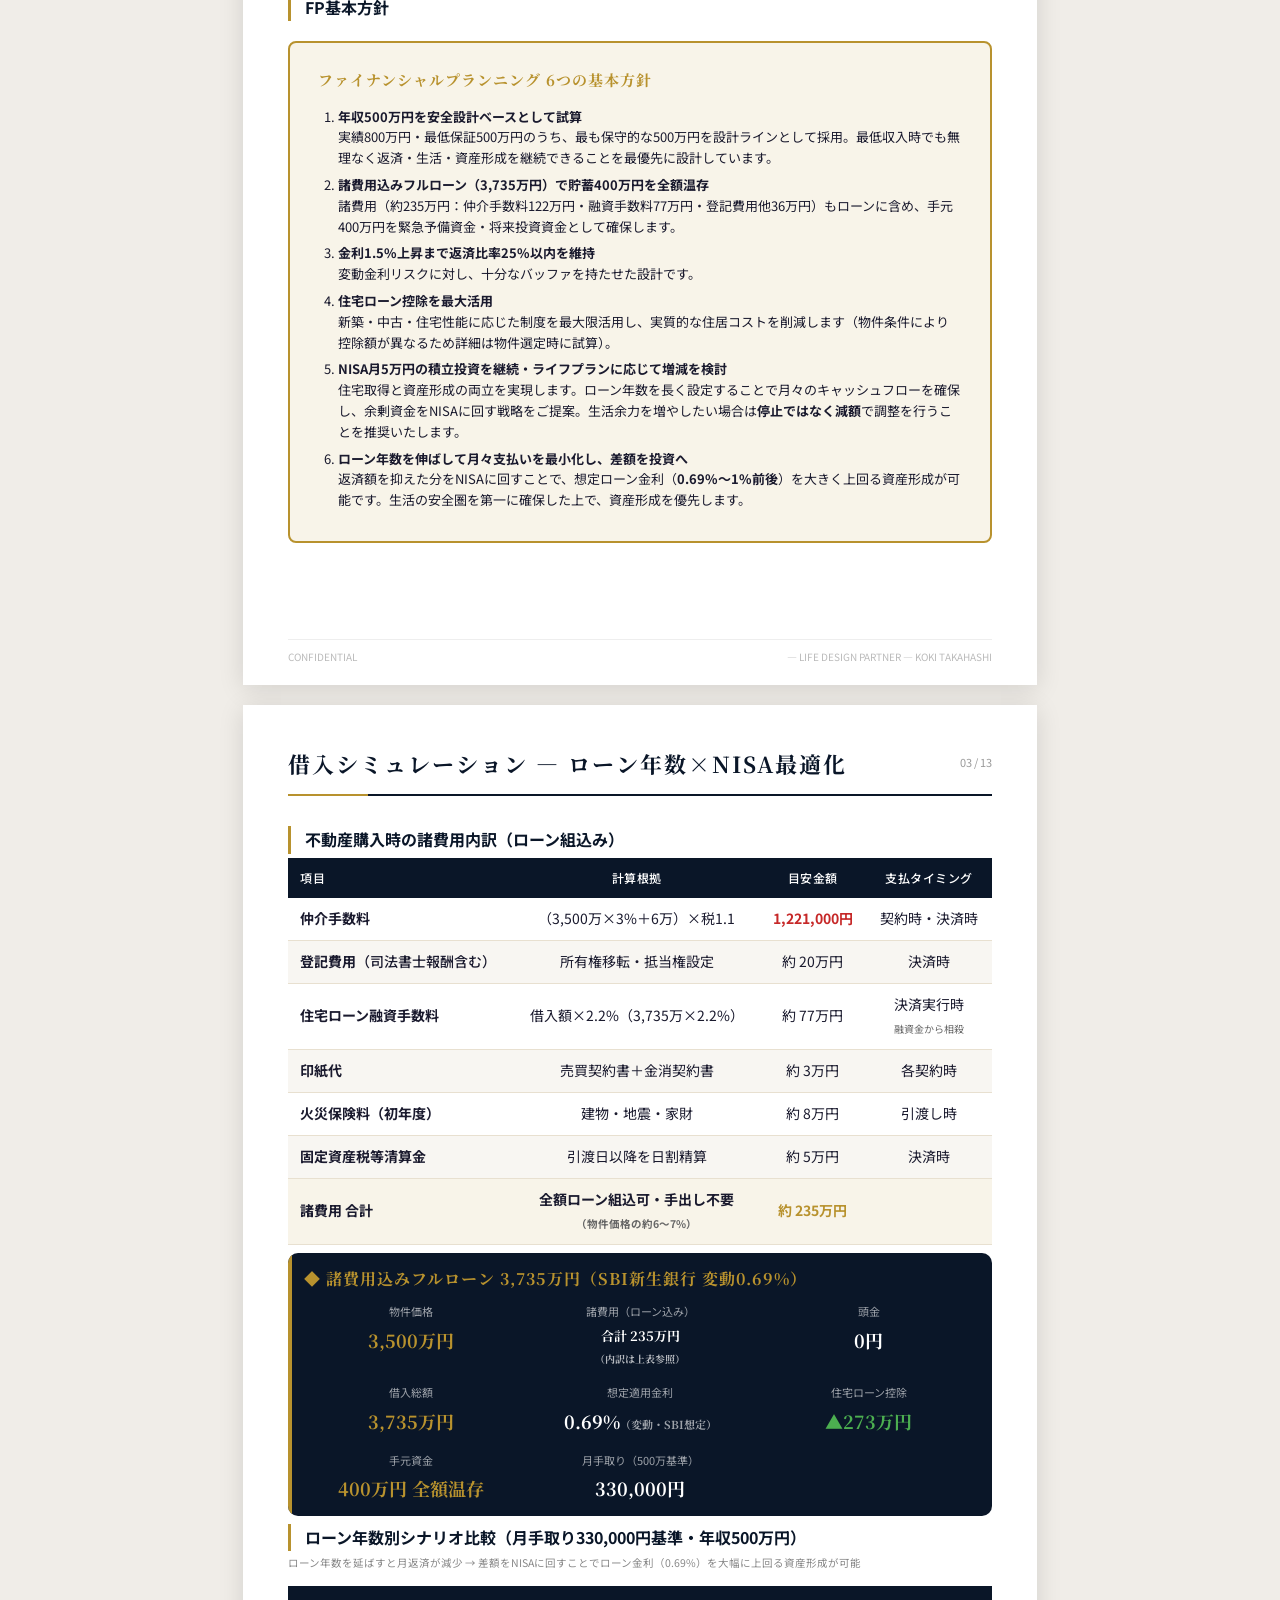
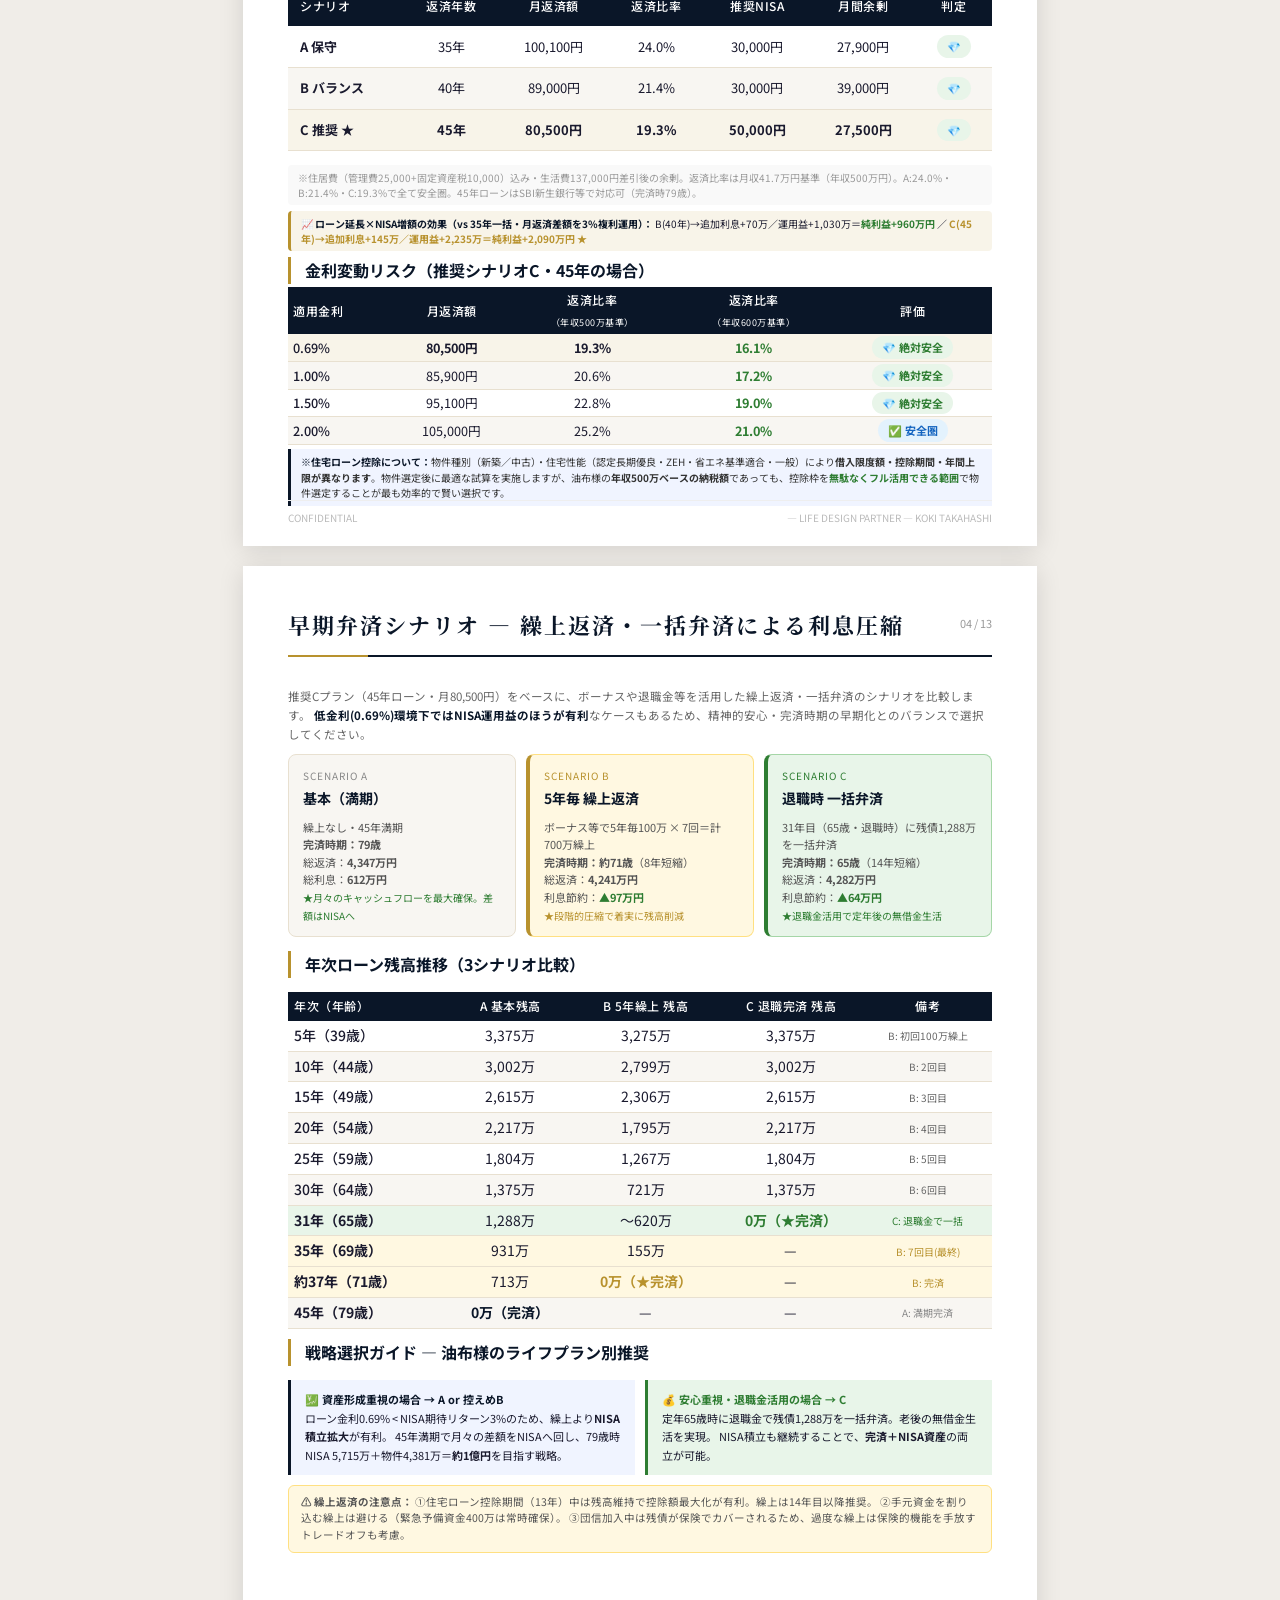
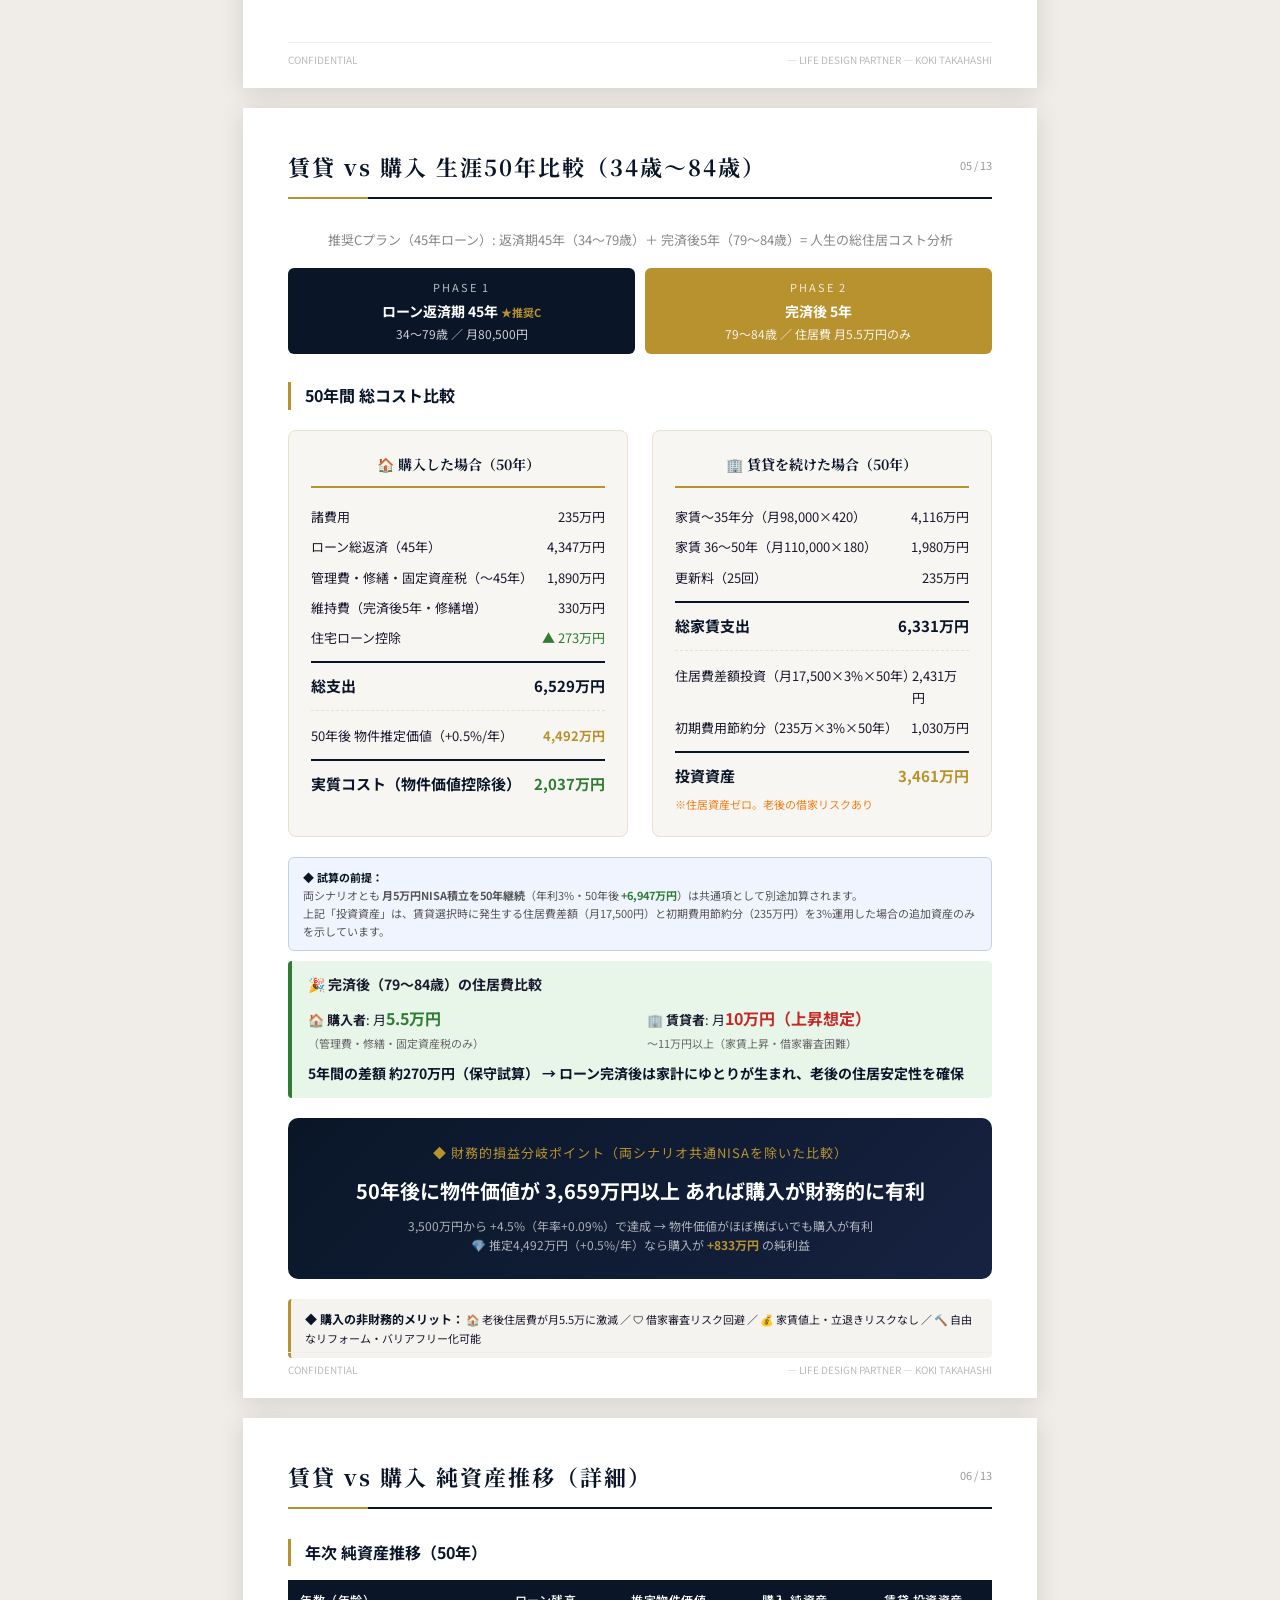
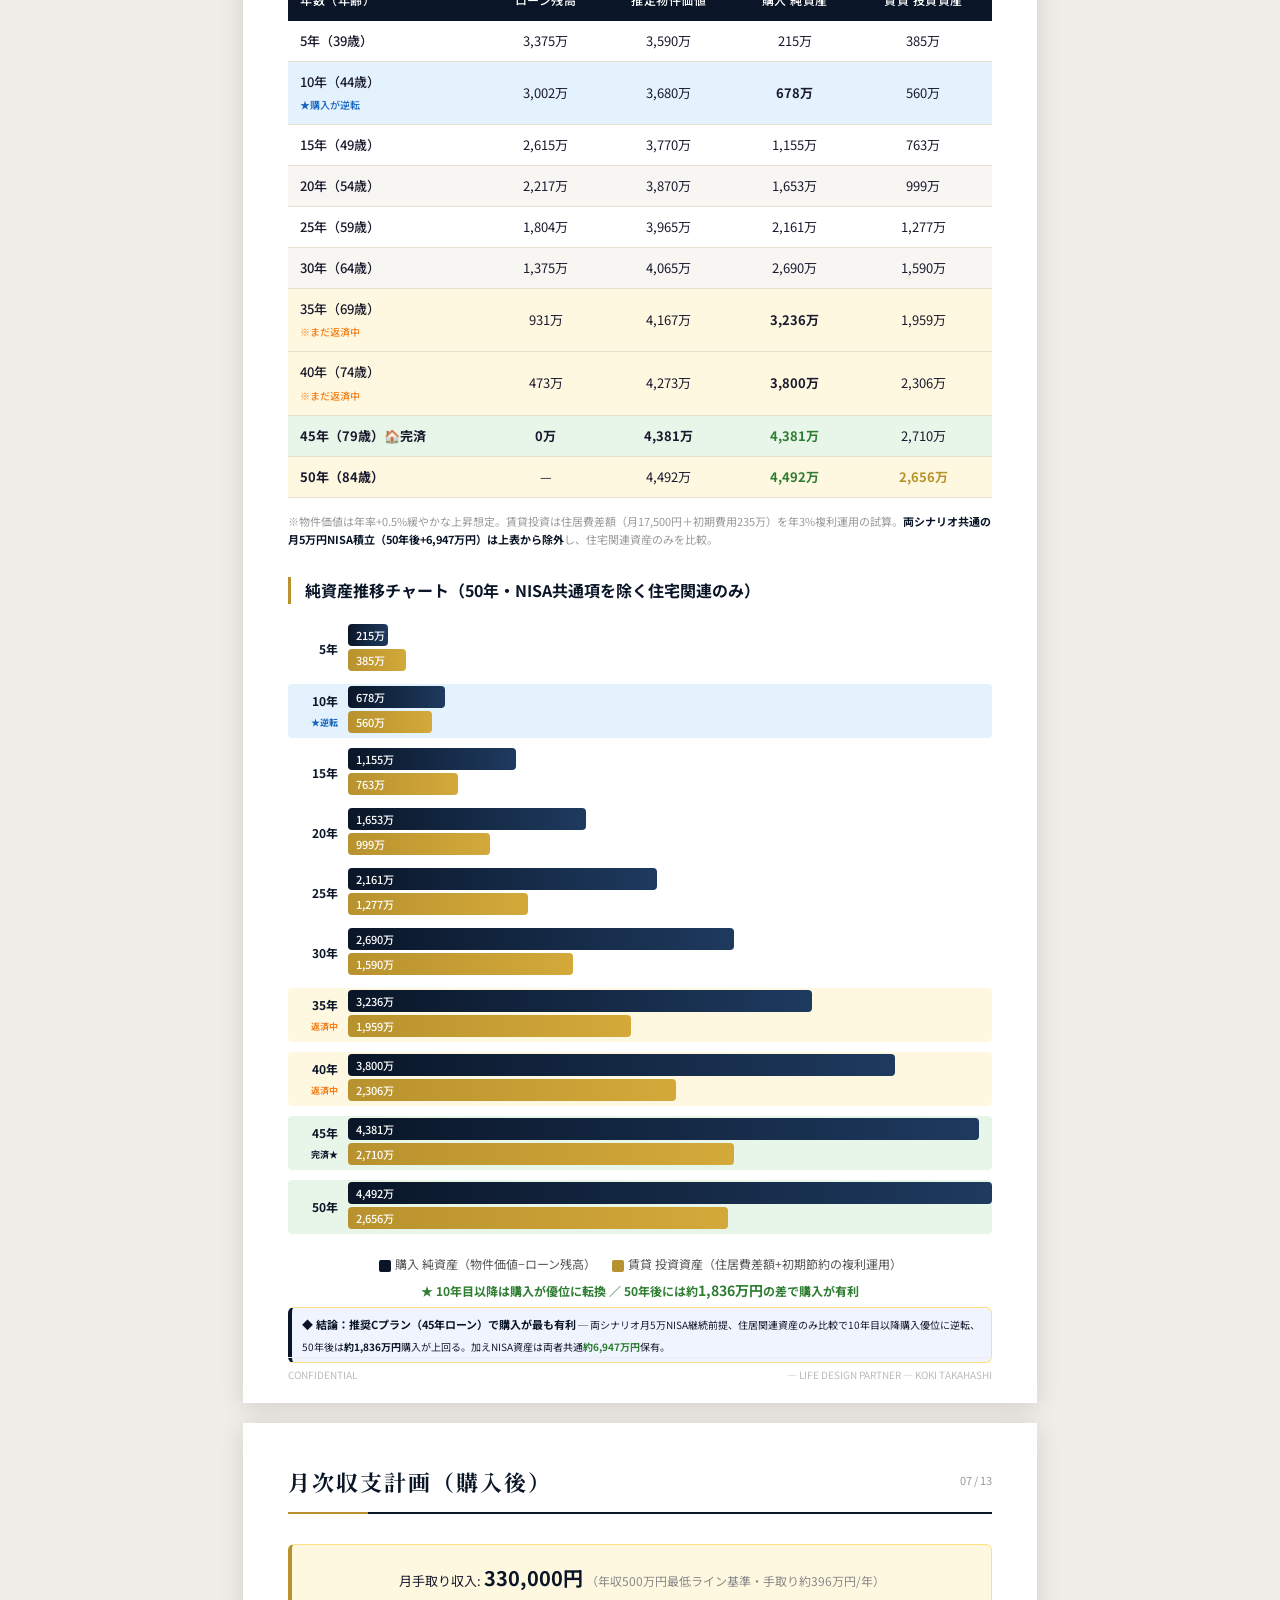
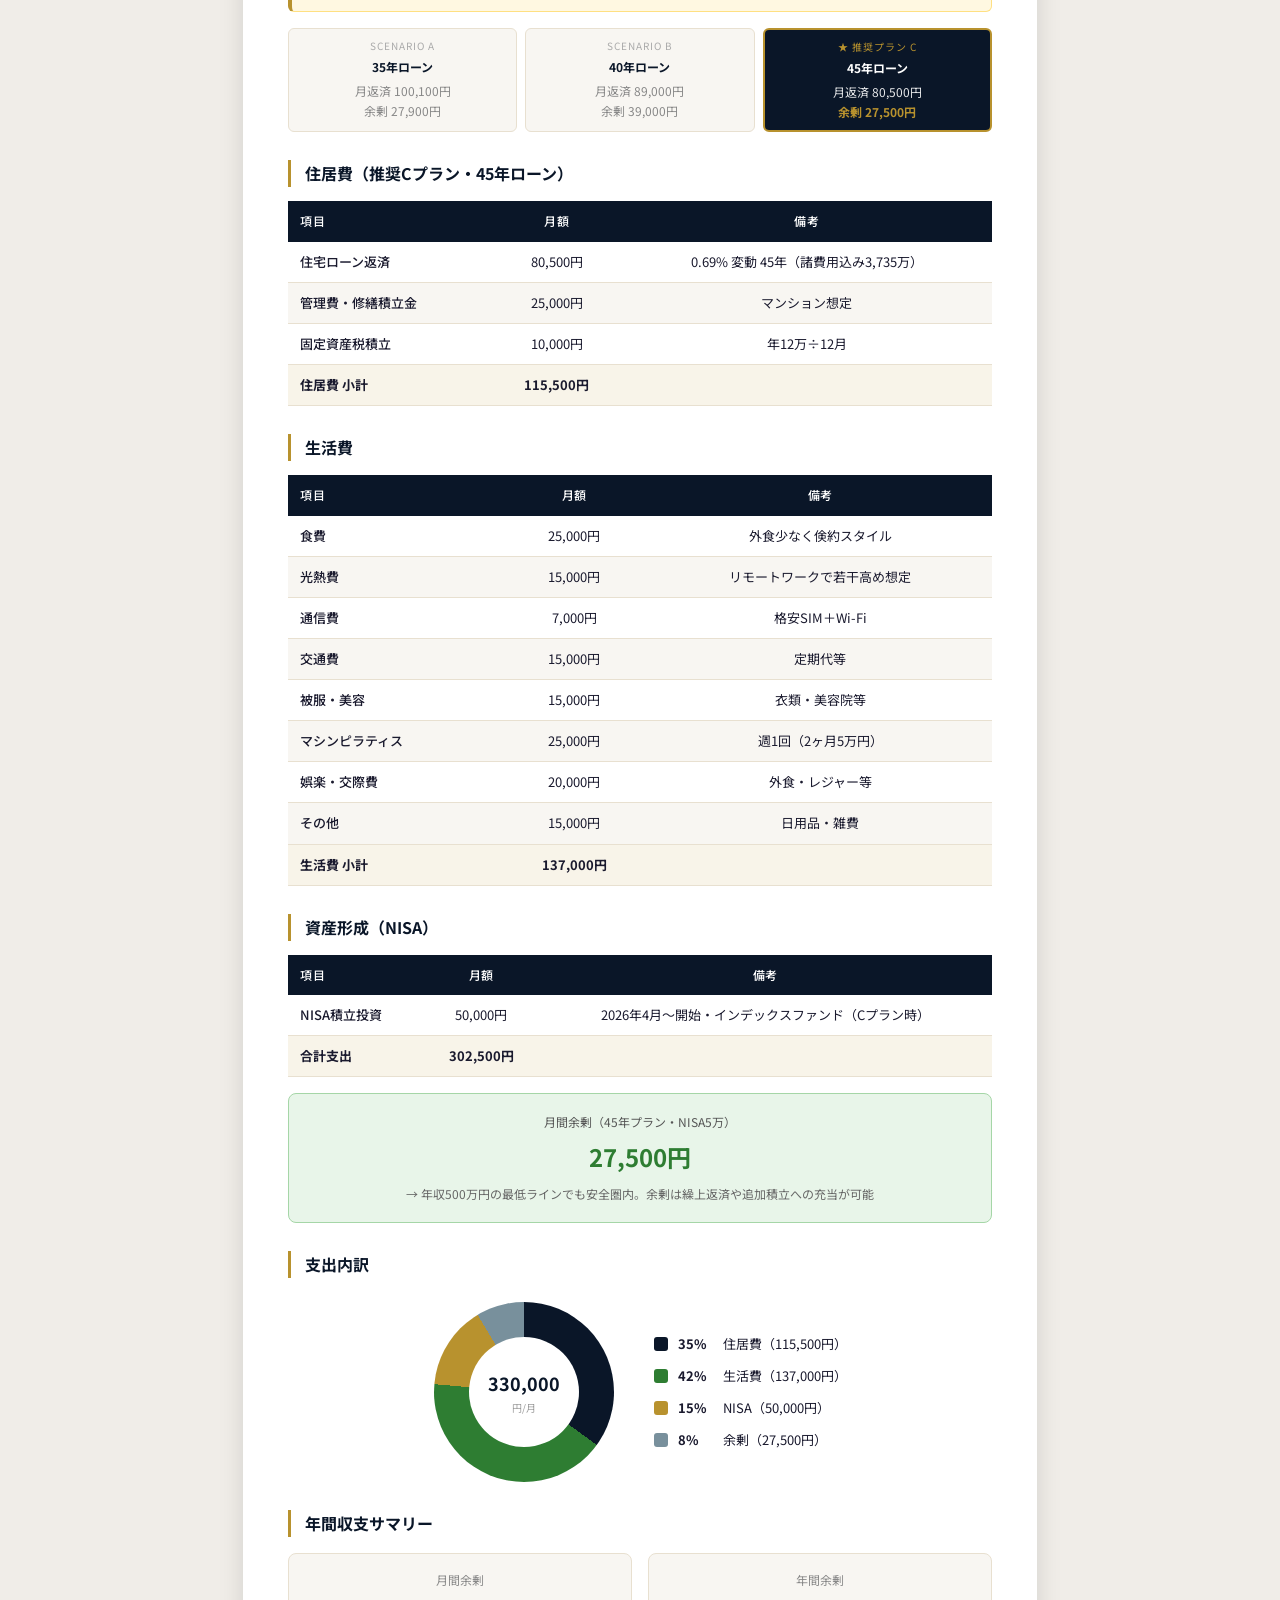
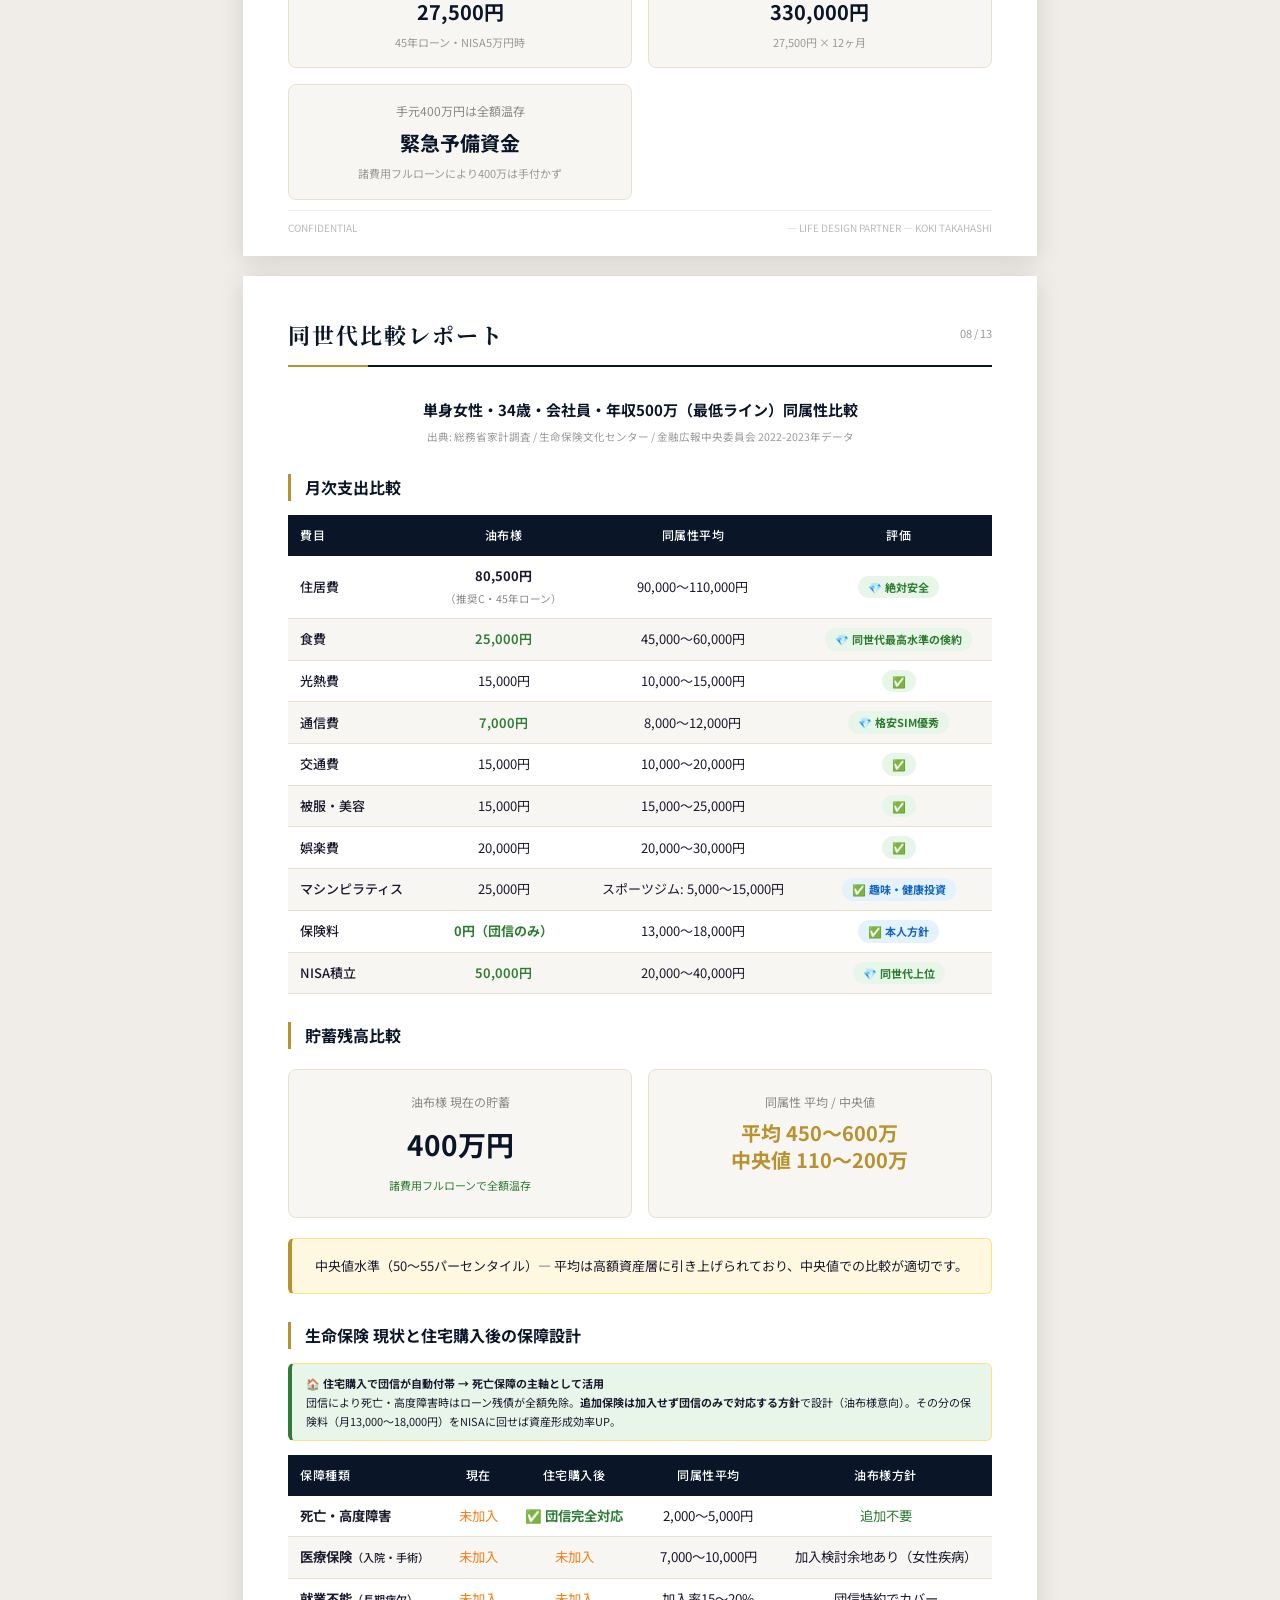
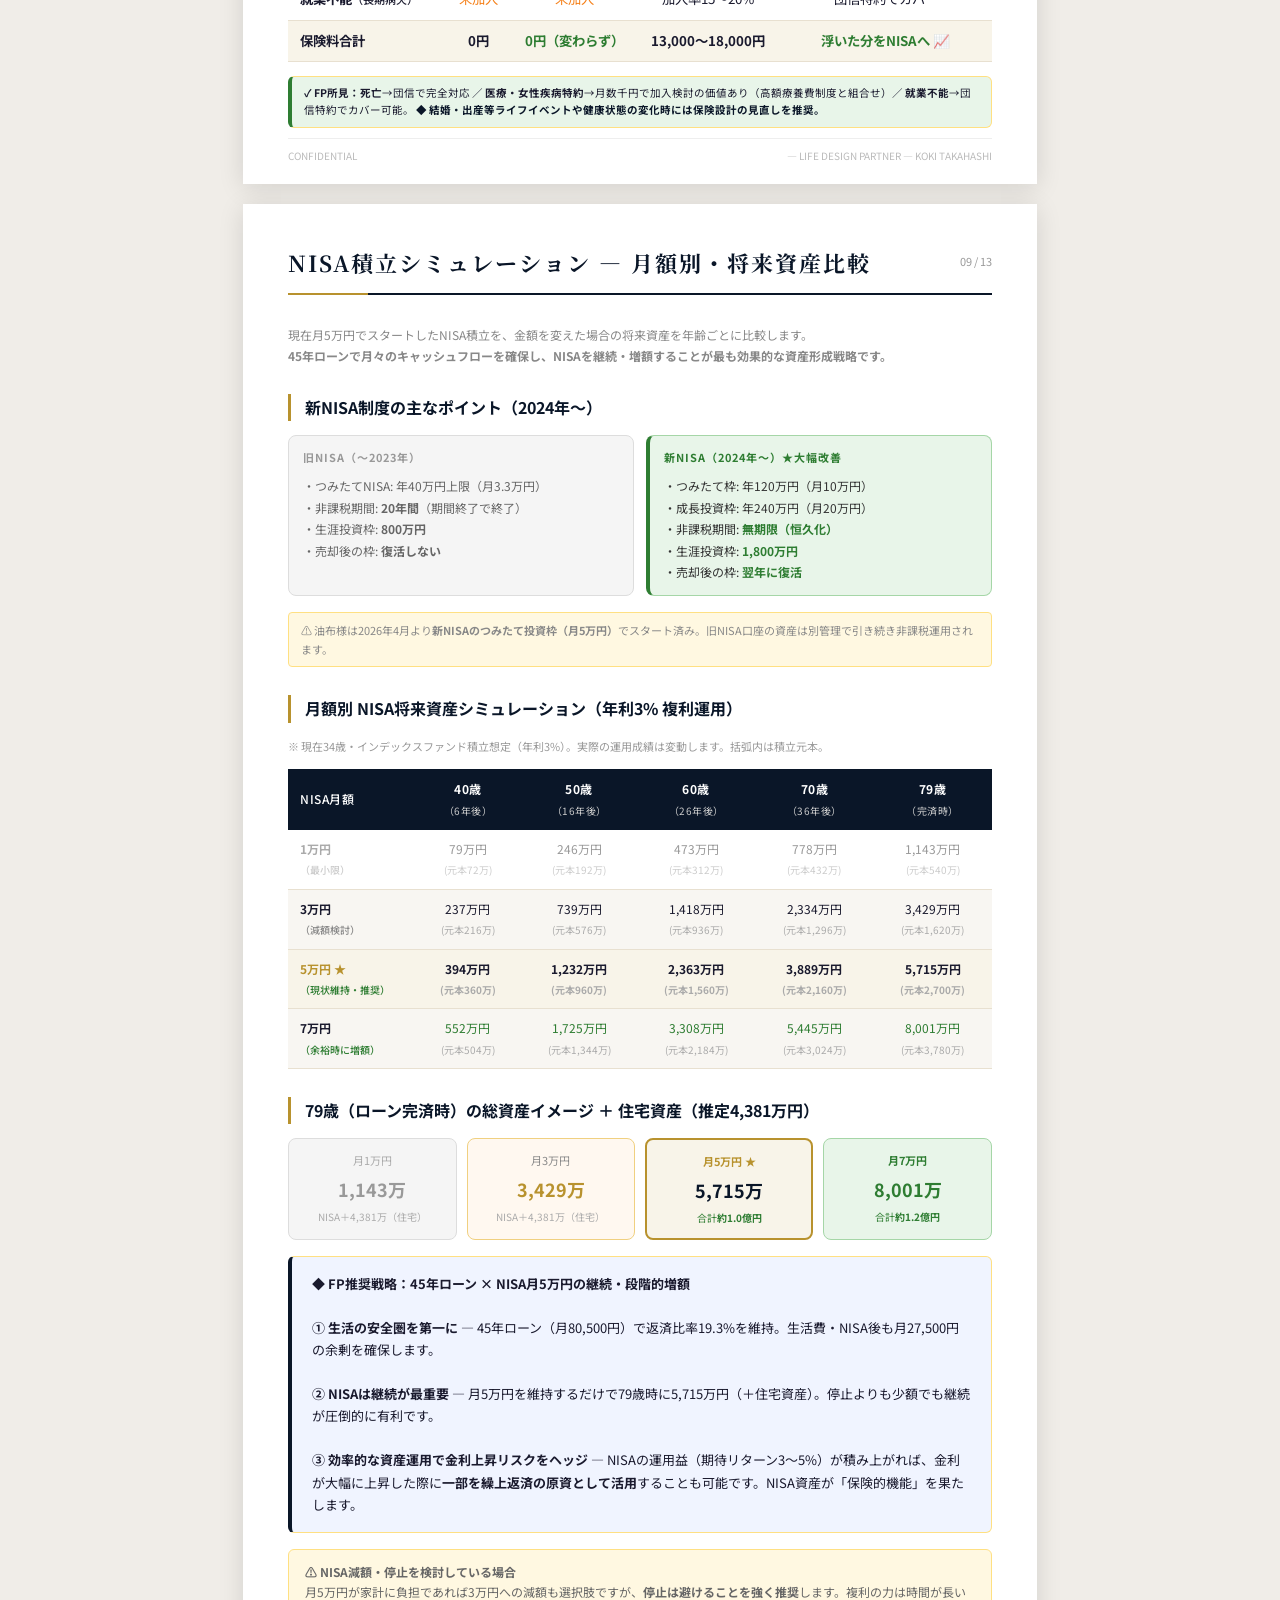
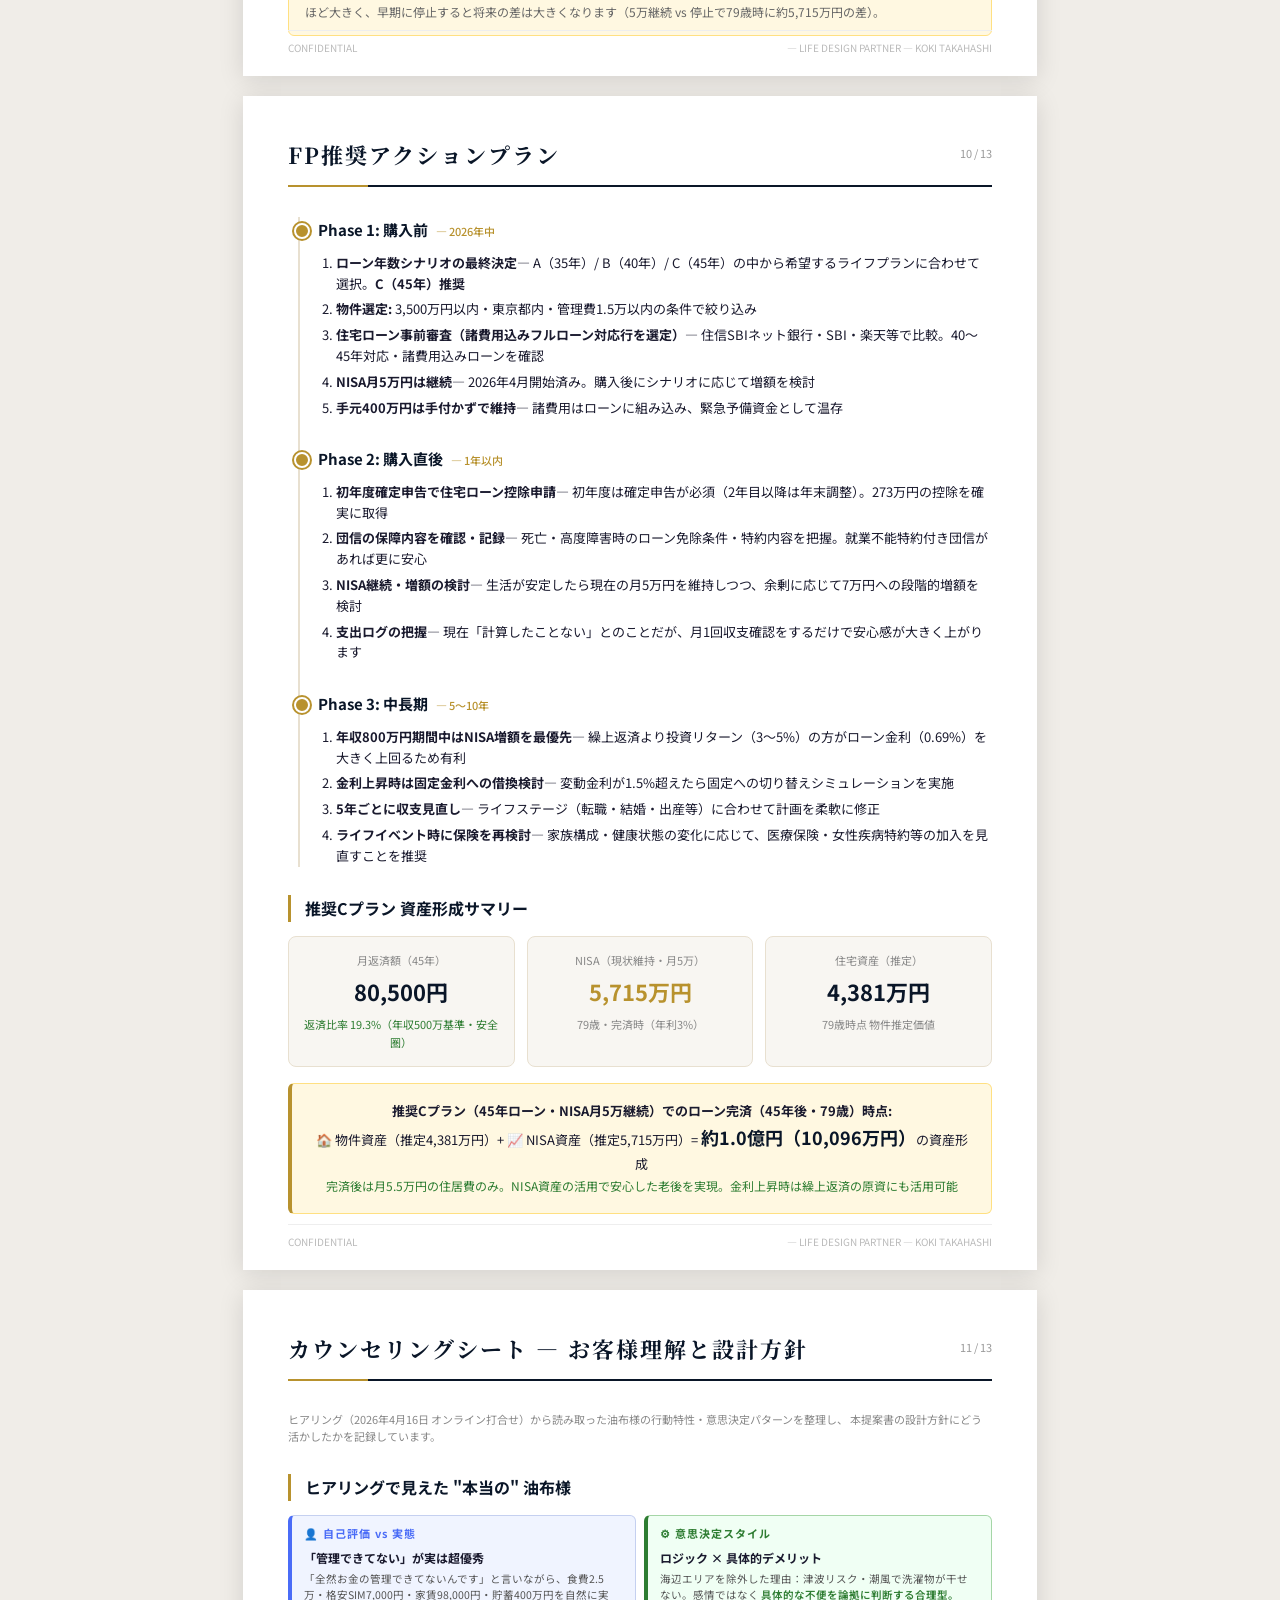
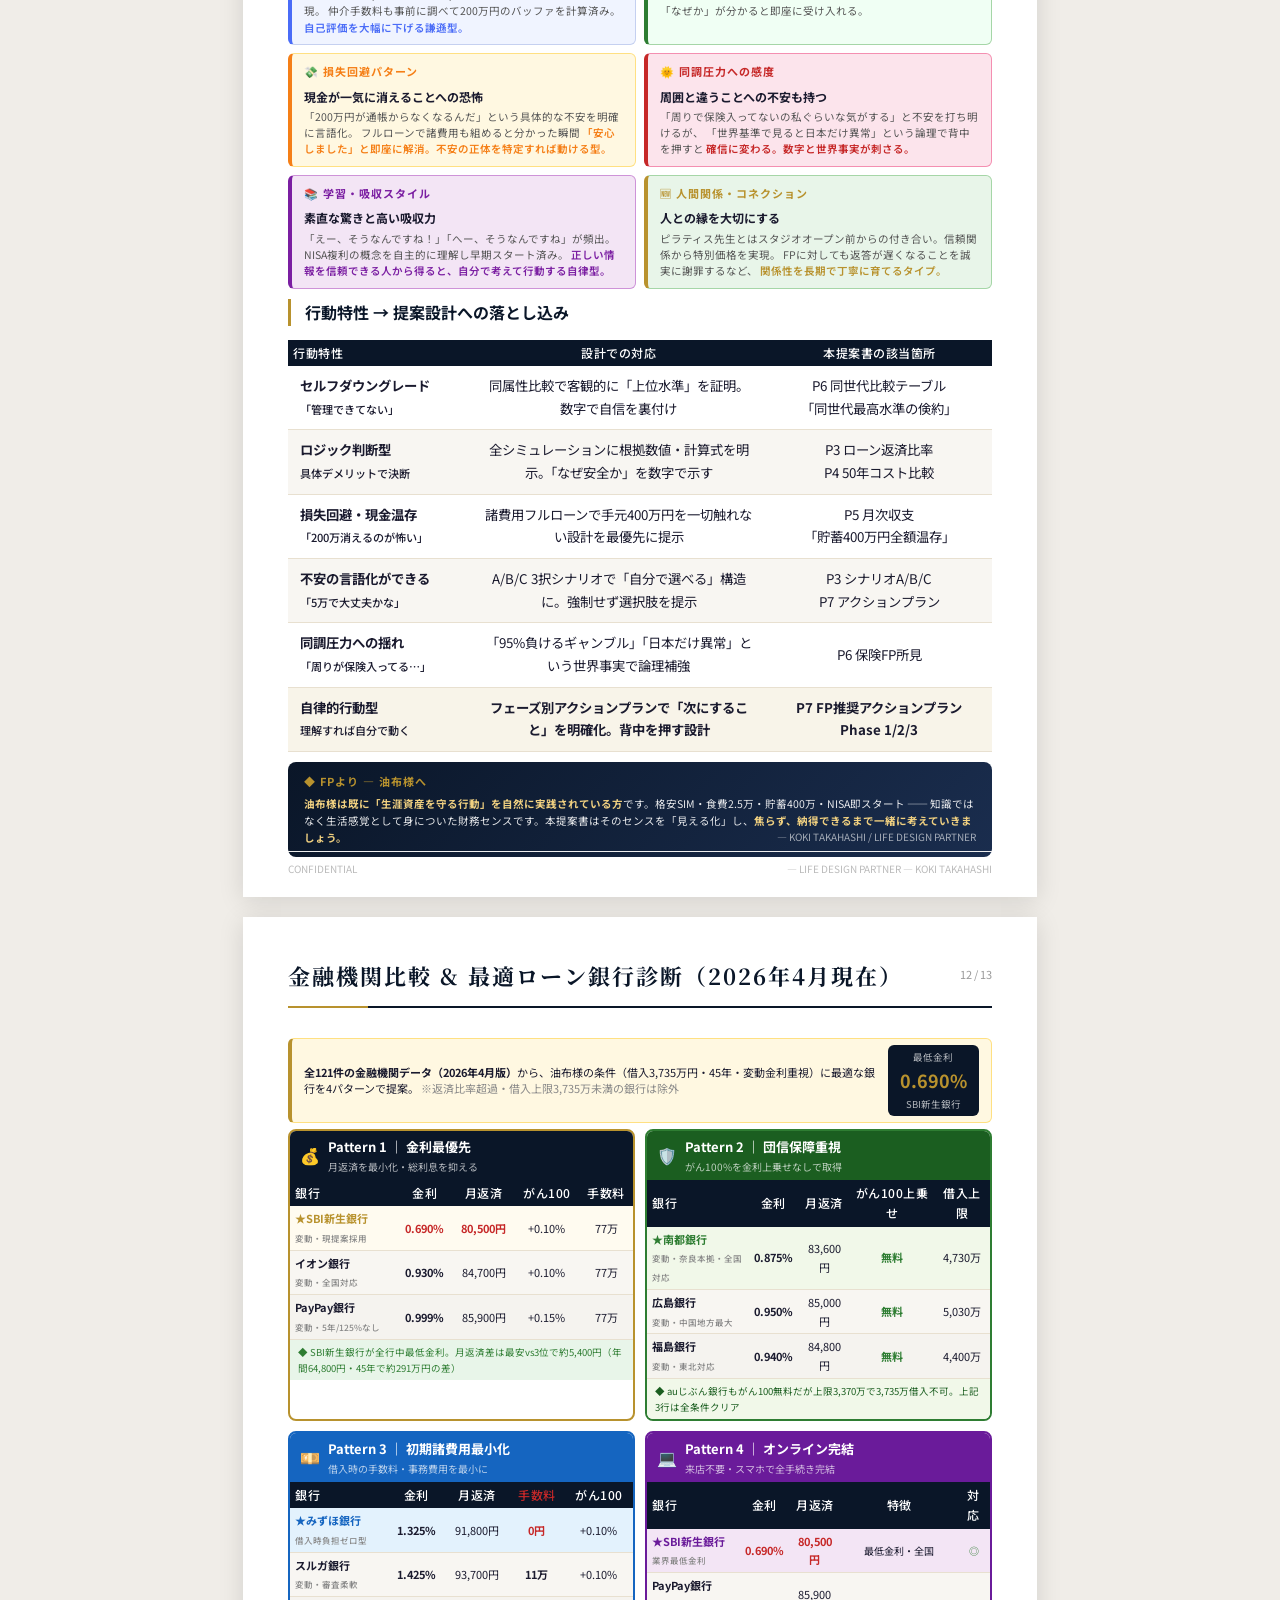
==== commit e491974f: "feat: 4つの大型改修 (表紙リニューアル・早期弁済ページ・断定回避) 1. 表紙リニューアル (高級感デザイン):    - 4隅にL字ゴールド装飾を配置    - 放射状グラデーション背景（中" ====
--- a/proposal-yufu.html
+++ b/proposal-yufu.html
@@ -67,9 +67,12 @@
     position: relative;
   }
 
-  /* ===== COVER PAGE ===== */
+  /* ===== COVER PAGE (Luxury Redesign) ===== */
   .cover {
-    background: var(--primary);
+    background:
+      radial-gradient(ellipse at 50% 0%, rgba(184,146,46,0.10) 0%, transparent 55%),
+      radial-gradient(ellipse at 50% 100%, rgba(184,146,46,0.08) 0%, transparent 55%),
+      linear-gradient(180deg, #0e1b34 0%, #0a1628 50%, #081324 100%);
     color: #ffffff;
     display: flex;
     flex-direction: column;
@@ -79,24 +82,91 @@
     padding: 60px 50px 70px;
     min-height: 297mm;
     box-sizing: border-box;
+    position: relative;
+    overflow: hidden;
+  }
+  /* 角装飾（4隅にゴールドL字装飾） */
+  .cover::before, .cover::after {
+    content: '';
+    position: absolute;
+    width: 70px; height: 70px;
+    border-color: var(--accent);
+    border-style: solid;
+    opacity: 0.7;
+    z-index: 0;
+  }
+  .cover::before {
+    top: 28px; left: 28px;
+    border-width: 2px 0 0 2px;
+  }
+  .cover::after {
+    bottom: 28px; right: 28px;
+    border-width: 0 2px 2px 0;
+  }
+  .cover-corner-tr {
+    position: absolute;
+    top: 28px; right: 28px;
+    width: 70px; height: 70px;
+    border: 2px solid var(--accent);
+    border-width: 2px 2px 0 0;
+    opacity: 0.7;
+    z-index: 0;
+  }
+  .cover-corner-bl {
+    position: absolute;
+    bottom: 28px; left: 28px;
+    width: 70px; height: 70px;
+    border: 2px solid var(--accent);
+    border-width: 0 0 2px 2px;
+    opacity: 0.7;
+    z-index: 0;
   }
   .cover-top-section {
     display: flex; flex-direction: column; align-items: center;
+    position: relative; z-index: 1;
   }
   .cover-middle {
     display: flex; flex-direction: column; align-items: center;
     flex-grow: 1;
     justify-content: center;
+    position: relative; z-index: 1;
   }
   .cover-footer-section {
     display: flex; flex-direction: column; align-items: center;
+    position: relative; z-index: 1;
   }
 
   .cover-top-line {
-    width: 60px;
-    height: 3px;
+    width: 72px;
+    height: 2px;
     background: var(--accent);
-    margin-bottom: 24px;
+    margin-bottom: 14px;
+    box-shadow: 0 0 14px rgba(184,146,46,0.5);
+  }
+  .cover-ornament {
+    display: flex;
+    align-items: center;
+    gap: 14px;
+    margin: 14px 0 0;
+  }
+  .cover-ornament-line {
+    width: 50px;
+    height: 1px;
+    background: linear-gradient(90deg, transparent, var(--accent), transparent);
+  }
+  .cover-diamond {
+    width: 9px;
+    height: 9px;
+    background: var(--accent);
+    transform: rotate(45deg);
+    box-shadow: 0 0 10px rgba(184,146,46,0.6);
+  }
+  .cover-double-line {
+    width: 240px;
+    border-top: 1px solid rgba(184,146,46,0.8);
+    border-bottom: 1px solid rgba(184,146,46,0.4);
+    padding: 4px 0;
+    margin: 24px 0;
   }
 
   .cover-label {
@@ -851,14 +921,19 @@
       break-after: auto;
     }
     .page.cover {
-      padding: 50px 50px 70px !important;
+      padding: 60px 50px 70px !important;
       page-break-before: avoid;
-      background: #0a1628 !important;
+      background:
+        radial-gradient(ellipse at 50% 0%, rgba(184,146,46,0.10) 0%, transparent 55%),
+        radial-gradient(ellipse at 50% 100%, rgba(184,146,46,0.08) 0%, transparent 55%),
+        linear-gradient(180deg, #0e1b34 0%, #0a1628 50%, #081324 100%) !important;
       color: #ffffff !important;
       display: flex !important;
       flex-direction: column !important;
       justify-content: space-between !important;
       align-items: center !important;
+      position: relative !important;
+      overflow: hidden !important;
     }
     .page.cover h1,
     .page.cover .cover-client,
@@ -942,19 +1017,32 @@
 <!-- PAGE 1: COVER                                                 -->
 <!-- ============================================================ -->
 <div class="page cover">
+  <div class="cover-corner-tr"></div>
+  <div class="cover-corner-bl"></div>
+
   <div class="cover-top-section">
     <div class="cover-top-line"></div>
     <div class="cover-label">LIFE DESIGN PROPOSAL</div>
+    <div class="cover-ornament">
+      <div class="cover-ornament-line"></div>
+      <div class="cover-diamond"></div>
+      <div class="cover-ornament-line"></div>
+    </div>
   </div>
 
   <div class="cover-middle">
     <h1>住宅購入ライフプランニング<br>提案書</h1>
-    <div class="cover-gold-line" style="margin-top:50px;"></div>
+    <div class="cover-double-line"></div>
     <div class="cover-client">油布 智美 様</div>
     <div class="cover-client-label">CLIENT</div>
   </div>
 
   <div class="cover-footer-section">
+    <div class="cover-ornament" style="margin-bottom:14px;">
+      <div class="cover-ornament-line"></div>
+      <div class="cover-diamond"></div>
+      <div class="cover-ornament-line"></div>
+    </div>
     <div class="cover-date">2026年4月16日</div>
     <div class="cover-brand-line">— LIFE DESIGN PARTNER —</div>
     <div class="cover-planner">KOKI TAKAHASHI</div>
@@ -966,7 +1054,7 @@
 <!-- ============================================================ -->
 <div class="page">
   <div class="page-header">
-    <span class="page-num">02 / 12</span>
+    <span class="page-num">02 / 13</span>
     <h2>クライアントプロフィール &amp; FP基本方針</h2>
   </div>
 
@@ -1021,7 +1109,7 @@
       <li><strong>年収500万円を安全設計ベースとして試算</strong><br>実績800万円・最低保証500万円のうち、最も保守的な500万円を設計ラインとして採用。最低収入時でも無理なく返済・生活・資産形成を継続できることを最優先に設計しています。</li>
       <li><strong>諸費用込みフルローン（3,735万円）で貯蓄400万円を全額温存</strong><br>諸費用（約235万円：仲介手数料122万円・融資手数料77万円・登記費用他36万円）もローンに含め、手元400万円を緊急予備資金・将来投資資金として確保します。</li>
       <li><strong>金利1.5%上昇まで返済比率25%以内を維持</strong><br>変動金利リスクに対し、十分なバッファを持たせた設計です。</li>
-      <li><strong>住宅ローン控除273万円（13年）を最大活用</strong><br>税制優遇をフル活用し、実質的な住居コストを削減します。</li>
+      <li><strong>住宅ローン控除を最大活用</strong><br>新築・中古・住宅性能に応じた制度を最大限活用し、実質的な住居コストを削減します（物件条件により控除額が異なるため詳細は物件選定時に試算）。</li>
       <li><strong>NISA月5万円の積立投資を継続・ライフプランに応じて増減を検討</strong><br>住宅取得と資産形成の両立を実現します。ローン年数を長く設定することで月々のキャッシュフローを確保し、余剰資金をNISAに回す戦略をご提案。生活余力を増やしたい場合は<strong>停止ではなく減額</strong>で調整を行うことを推奨いたします。</li>
       <li><strong>ローン年数を伸ばして月々支払いを最小化し、差額を投資へ</strong><br>返済額を抑えた分をNISAに回すことで、想定ローン金利（<strong>0.69%〜1%前後</strong>）を大きく上回る資産形成が可能です。生活の安全圏を第一に確保した上で、資産形成を優先します。</li>
     </ol>
@@ -1038,7 +1126,7 @@
 <!-- ============================================================ -->
 <div class="page">
   <div class="page-header">
-    <span class="page-num">03 / 12</span>
+    <span class="page-num">03 / 13</span>
     <h2>借入シミュレーション ― ローン年数×NISA最適化</h2>
   </div>
 
@@ -1067,7 +1155,7 @@
       <div class="recommend-item"><div class="label">諸費用（ローン込み）</div><div class="value" style="font-size:13px;">合計 235万円<br><span style="font-size:10px; opacity:0.7;">（内訳は上表参照）</span></div></div>
       <div class="recommend-item"><div class="label">頭金</div><div class="value">0円</div></div>
       <div class="recommend-item"><div class="label">借入総額</div><div class="value gold">3,735万円</div></div>
-      <div class="recommend-item"><div class="label">適用金利</div><div class="value">0.69%<span style="font-size:11px;opacity:0.6">（変動・SBI）</span></div></div>
+      <div class="recommend-item"><div class="label">想定適用金利</div><div class="value">0.69%<span style="font-size:11px;opacity:0.6">（変動・SBI想定）</span></div></div>
       <div class="recommend-item"><div class="label">住宅ローン控除</div><div class="value" style="color:#4caf50">▲273万円</div></div>
       <div class="recommend-item"><div class="label">手元資金</div><div class="value gold">400万円 全額温存</div></div>
       <div class="recommend-item"><div class="label">月手取り（500万基準）</div><div class="value">330,000円</div></div>
@@ -1143,7 +1231,7 @@
     </tbody>
   </table>
   <div style="background:#f0f4ff; border-left:3px solid var(--primary); padding:5px 10px; margin-top:4px; font-size:10px; line-height:1.55; color:#333;">
-    <strong style="color:var(--primary);">※住宅ローン控除：</strong>中古住宅の場合、最大<strong style="color:var(--accent);">140万円</strong>（年14万×10年）が所得税等から控除見込み。新築最大273万とは枠組みが異なるが、油布様の<strong>年収500万ベースの納税額</strong>から<strong>140万枠を無駄なくフル活用可能</strong>で、<strong style="color:var(--success);">最も効率的で賢い選択</strong>となります。
+    <strong style="color:var(--primary);">※住宅ローン控除について：</strong>物件種別（新築／中古）・住宅性能（認定長期優良・ZEH・省エネ基準適合・一般）により<strong>借入限度額・控除期間・年間上限が異なります</strong>。物件選定後に最適な試算を実施しますが、油布様の<strong>年収500万ベースの納税額</strong>であっても、控除枠を<strong style="color:var(--success);">無駄なくフル活用できる範囲</strong>で物件選定することが最も効率的で賢い選択です。
   </div>
 
   <div class="page-footer">
@@ -1153,11 +1241,118 @@
 </div>
 
 <!-- ============================================================ -->
-<!-- PAGE 4: RENT vs BUY LIFETIME 50-YEAR COMPARISON               -->
+<!-- PAGE 4: EARLY REPAYMENT SCENARIOS                             -->
 <!-- ============================================================ -->
 <div class="page">
   <div class="page-header">
-    <span class="page-num">04 / 12</span>
+    <span class="page-num">04 / 13</span>
+    <h2>早期弁済シナリオ ― 繰上返済・一括弁済による利息圧縮</h2>
+  </div>
+
+  <p style="font-size:11.5px; color:#666; margin-bottom:10px; line-height:1.65;">
+    推奨Cプラン（45年ローン・月80,500円）をベースに、ボーナスや退職金等を活用した繰上返済・一括弁済のシナリオを比較します。
+    <strong style="color:var(--primary);">低金利(0.69%)環境下ではNISA運用益のほうが有利</strong>なケースもあるため、精神的安心・完済時期の早期化とのバランスで選択してください。
+  </p>
+
+  <!-- シナリオ比較 3カード -->
+  <div style="display:grid; grid-template-columns:1fr 1fr 1fr; gap:10px; margin-bottom:14px;">
+    <div style="background:var(--surface-2); border:1px solid var(--border); border-radius:8px; padding:12px 14px;">
+      <div style="font-size:10px; color:#888; letter-spacing:1px; margin-bottom:3px;">SCENARIO A</div>
+      <div style="font-weight:700; color:var(--primary); font-size:14px; margin-bottom:8px;">基本（満期）</div>
+      <div style="font-size:11px; color:#555; line-height:1.6;">
+        繰上なし・45年満期<br>
+        <strong>完済時期：79歳</strong><br>
+        総返済：<strong>4,347万円</strong><br>
+        総利息：<strong>612万円</strong><br>
+        <span style="color:var(--success); font-size:10px;">★月々のキャッシュフローを最大確保。差額はNISAへ</span>
+      </div>
+    </div>
+
+    <div style="background:#fff8e1; border:1px solid #ffe082; border-left:4px solid var(--accent); border-radius:8px; padding:12px 14px;">
+      <div style="font-size:10px; color:var(--accent); letter-spacing:1px; margin-bottom:3px;">SCENARIO B</div>
+      <div style="font-weight:700; color:var(--primary); font-size:14px; margin-bottom:8px;">5年毎 繰上返済</div>
+      <div style="font-size:11px; color:#555; line-height:1.6;">
+        ボーナス等で5年毎100万 × 7回＝計700万繰上<br>
+        <strong>完済時期：約71歳</strong>（8年短縮）<br>
+        総返済：<strong>4,241万円</strong><br>
+        利息節約：<strong style="color:var(--success);">▲97万円</strong><br>
+        <span style="color:var(--accent); font-size:10px;">★段階的圧縮で着実に残高削減</span>
+      </div>
+    </div>
+
+    <div style="background:#e8f5e9; border:1px solid #a5d6a7; border-left:4px solid var(--success); border-radius:8px; padding:12px 14px;">
+      <div style="font-size:10px; color:var(--success); letter-spacing:1px; margin-bottom:3px;">SCENARIO C</div>
+      <div style="font-weight:700; color:var(--primary); font-size:14px; margin-bottom:8px;">退職時 一括弁済</div>
+      <div style="font-size:11px; color:#555; line-height:1.6;">
+        31年目（65歳・退職時）に残債1,288万を一括弁済<br>
+        <strong>完済時期：65歳</strong>（14年短縮）<br>
+        総返済：<strong>4,282万円</strong><br>
+        利息節約：<strong style="color:var(--success);">▲64万円</strong><br>
+        <span style="color:var(--success); font-size:10px;">★退職金活用で定年後の無借金生活</span>
+      </div>
+    </div>
+  </div>
+
+  <!-- 年次残高シミュレーション -->
+  <div class="section-title" style="margin-top:10px;">年次ローン残高推移（3シナリオ比較）</div>
+  <table style="font-size:10.5pt; margin:4px 0;">
+    <thead>
+      <tr>
+        <th style="padding:4px 6px;">年次（年齢）</th>
+        <th style="padding:4px 6px;">A 基本残高</th>
+        <th style="padding:4px 6px;">B 5年繰上 残高</th>
+        <th style="padding:4px 6px;">C 退職完済 残高</th>
+        <th style="padding:4px 6px;">備考</th>
+      </tr>
+    </thead>
+    <tbody>
+      <tr><td style="padding:3px 6px;">5年（39歳）</td><td style="padding:3px 6px;">3,375万</td><td style="padding:3px 6px;">3,275万</td><td style="padding:3px 6px;">3,375万</td><td style="padding:3px 6px; font-size:10px; color:#666;">B: 初回100万繰上</td></tr>
+      <tr><td style="padding:3px 6px;">10年（44歳）</td><td style="padding:3px 6px;">3,002万</td><td style="padding:3px 6px;">2,799万</td><td style="padding:3px 6px;">3,002万</td><td style="padding:3px 6px; font-size:10px; color:#666;">B: 2回目</td></tr>
+      <tr><td style="padding:3px 6px;">15年（49歳）</td><td style="padding:3px 6px;">2,615万</td><td style="padding:3px 6px;">2,306万</td><td style="padding:3px 6px;">2,615万</td><td style="padding:3px 6px; font-size:10px; color:#666;">B: 3回目</td></tr>
+      <tr><td style="padding:3px 6px;">20年（54歳）</td><td style="padding:3px 6px;">2,217万</td><td style="padding:3px 6px;">1,795万</td><td style="padding:3px 6px;">2,217万</td><td style="padding:3px 6px; font-size:10px; color:#666;">B: 4回目</td></tr>
+      <tr><td style="padding:3px 6px;">25年（59歳）</td><td style="padding:3px 6px;">1,804万</td><td style="padding:3px 6px;">1,267万</td><td style="padding:3px 6px;">1,804万</td><td style="padding:3px 6px; font-size:10px; color:#666;">B: 5回目</td></tr>
+      <tr><td style="padding:3px 6px;">30年（64歳）</td><td style="padding:3px 6px;">1,375万</td><td style="padding:3px 6px;">721万</td><td style="padding:3px 6px;">1,375万</td><td style="padding:3px 6px; font-size:10px; color:#666;">B: 6回目</td></tr>
+      <tr style="background:#e8f5e9;"><td style="padding:3px 6px;"><strong>31年（65歳）</strong></td><td style="padding:3px 6px;">1,288万</td><td style="padding:3px 6px;">～620万</td><td style="padding:3px 6px; color:var(--success); font-weight:700;">0万（★完済）</td><td style="padding:3px 6px; font-size:10px; color:var(--success);">C: 退職金で一括</td></tr>
+      <tr style="background:#fff8e1;"><td style="padding:3px 6px;"><strong>35年（69歳）</strong></td><td style="padding:3px 6px;">931万</td><td style="padding:3px 6px;">155万</td><td style="padding:3px 6px;">—</td><td style="padding:3px 6px; font-size:10px; color:var(--accent);">B: 7回目(最終)</td></tr>
+      <tr style="background:#fff8e1;"><td style="padding:3px 6px;"><strong>約37年（71歳）</strong></td><td style="padding:3px 6px;">713万</td><td style="padding:3px 6px; color:var(--accent); font-weight:700;">0万（★完済）</td><td style="padding:3px 6px;">—</td><td style="padding:3px 6px; font-size:10px; color:var(--accent);">B: 完済</td></tr>
+      <tr><td style="padding:3px 6px;"><strong>45年（79歳）</strong></td><td style="padding:3px 6px; color:var(--primary); font-weight:700;">0万（完済）</td><td style="padding:3px 6px;">—</td><td style="padding:3px 6px;">—</td><td style="padding:3px 6px; font-size:10px; color:#888;">A: 満期完済</td></tr>
+    </tbody>
+  </table>
+
+  <!-- 戦略選択ガイド -->
+  <div class="section-title" style="margin-top:10px;">戦略選択ガイド ― 油布様のライフプラン別推奨</div>
+  <div style="display:grid; grid-template-columns:1fr 1fr; gap:10px;">
+    <div style="background:#f0f4ff; border-left:3px solid var(--primary); padding:10px 14px; font-size:11px; line-height:1.7;">
+      <strong style="color:var(--primary);">&#128185; 資産形成重視の場合 → A or 控えめB</strong><br>
+      ローン金利0.69% < NISA期待リターン3%のため、繰上より<strong>NISA積立拡大</strong>が有利。
+      45年満期で月々の差額をNISAへ回し、79歳時NISA 5,715万＋物件4,381万＝<strong>約1億円</strong>を目指す戦略。
+    </div>
+    <div style="background:#e8f5e9; border-left:3px solid var(--success); padding:10px 14px; font-size:11px; line-height:1.7;">
+      <strong style="color:var(--success);">&#128176; 安心重視・退職金活用の場合 → C</strong><br>
+      定年65歳時に退職金で残債1,288万を一括弁済。老後の無借金生活を実現。
+      NISA積立も継続することで、<strong>完済＋NISA資産</strong>の両立が可能。
+    </div>
+  </div>
+
+  <div style="background:#fff8e1; border:1px solid #ffe082; border-radius:6px; padding:8px 12px; margin-top:10px; font-size:10.5px; line-height:1.6; color:#555;">
+    <strong>&#9888; 繰上返済の注意点：</strong>
+    ①住宅ローン控除期間（13年）中は残高維持で控除額最大化が有利。繰上は14年目以降推奨。
+    ②手元資金を割り込む繰上は避ける（緊急予備資金400万は常時確保）。
+    ③団信加入中は残債が保険でカバーされるため、過度な繰上は保険的機能を手放すトレードオフも考慮。
+  </div>
+
+  <div class="page-footer">
+    <span>CONFIDENTIAL</span>
+    <span>— LIFE DESIGN PARTNER — KOKI TAKAHASHI</span>
+  </div>
+</div>
+
+<!-- ============================================================ -->
+<!-- PAGE 5: RENT vs BUY LIFETIME 50-YEAR COMPARISON               -->
+<!-- ============================================================ -->
+<div class="page">
+  <div class="page-header">
+    <span class="page-num">05 / 13</span>
     <h2>賃貸 vs 購入 生涯50年比較（34歳〜84歳）</h2>
   </div>
 
@@ -1249,7 +1444,7 @@
 <!-- ============================================================ -->
 <div class="page">
   <div class="page-header">
-    <span class="page-num">05 / 12</span>
+    <span class="page-num">06 / 13</span>
     <h2>賃貸 vs 購入 純資産推移（詳細）</h2>
   </div>
 
@@ -1373,7 +1568,7 @@
 <!-- ============================================================ -->
 <div class="page">
   <div class="page-header">
-    <span class="page-num">06 / 12</span>
+    <span class="page-num">07 / 13</span>
     <h2>月次収支計画（購入後）</h2>
   </div>
 
@@ -1514,7 +1709,7 @@
 <!-- ============================================================ -->
 <div class="page">
   <div class="page-header">
-    <span class="page-num">07 / 12</span>
+    <span class="page-num">08 / 13</span>
     <h2>同世代比較レポート</h2>
   </div>
 
@@ -1553,7 +1748,7 @@
     </div>
     <div class="col-card" style="text-align:center;">
       <div style="font-size:12px; color:#888;">同属性 平均 / 中央値</div>
-      <div style="font-size:28px; font-weight:700; color:var(--accent); margin:8px 0;">450〜600万 / 110〜200万</div>
+      <div style="font-size:20px; font-weight:700; color:var(--accent); margin:6px 0; line-height:1.35;">平均 450〜600万<br>中央値 110〜200万</div>
     </div>
   </div>
   <div class="highlight-box" style="text-align:center;">
@@ -1619,7 +1814,7 @@
 <!-- ============================================================ -->
 <div class="page">
   <div class="page-header">
-    <span class="page-num">08 / 12</span>
+    <span class="page-num">09 / 13</span>
     <h2>NISA積立シミュレーション ― 月額別・将来資産比較</h2>
   </div>
 
@@ -1756,7 +1951,7 @@
 <!-- ============================================================ -->
 <div class="page">
   <div class="page-header">
-    <span class="page-num">09 / 12</span>
+    <span class="page-num">10 / 13</span>
     <h2>FP推奨アクションプラン</h2>
   </div>
 
@@ -1829,7 +2024,7 @@
 <!-- ============================================================ -->
 <div class="page">
   <div class="page-header">
-    <span class="page-num">10 / 12</span>
+    <span class="page-num">11 / 13</span>
     <h2>カウンセリングシート ― お客様理解と設計方針</h2>
   </div>
 
@@ -1966,7 +2161,7 @@
 <!-- ============================================================ -->
 <div class="page">
   <div class="page-header">
-    <span class="page-num">11 / 12</span>
+    <span class="page-num">12 / 13</span>
     <h2>金融機関比較 &amp; 最適ローン銀行診断（2026年4月現在）</h2>
   </div>
 
@@ -2202,7 +2397,7 @@
 <!-- ============================================================ -->
 <div class="page">
   <div class="page-header">
-    <span class="page-num">12 / 12</span>
+    <span class="page-num">13 / 13</span>
     <h2>免責事項・ご留意事項</h2>
   </div>
 
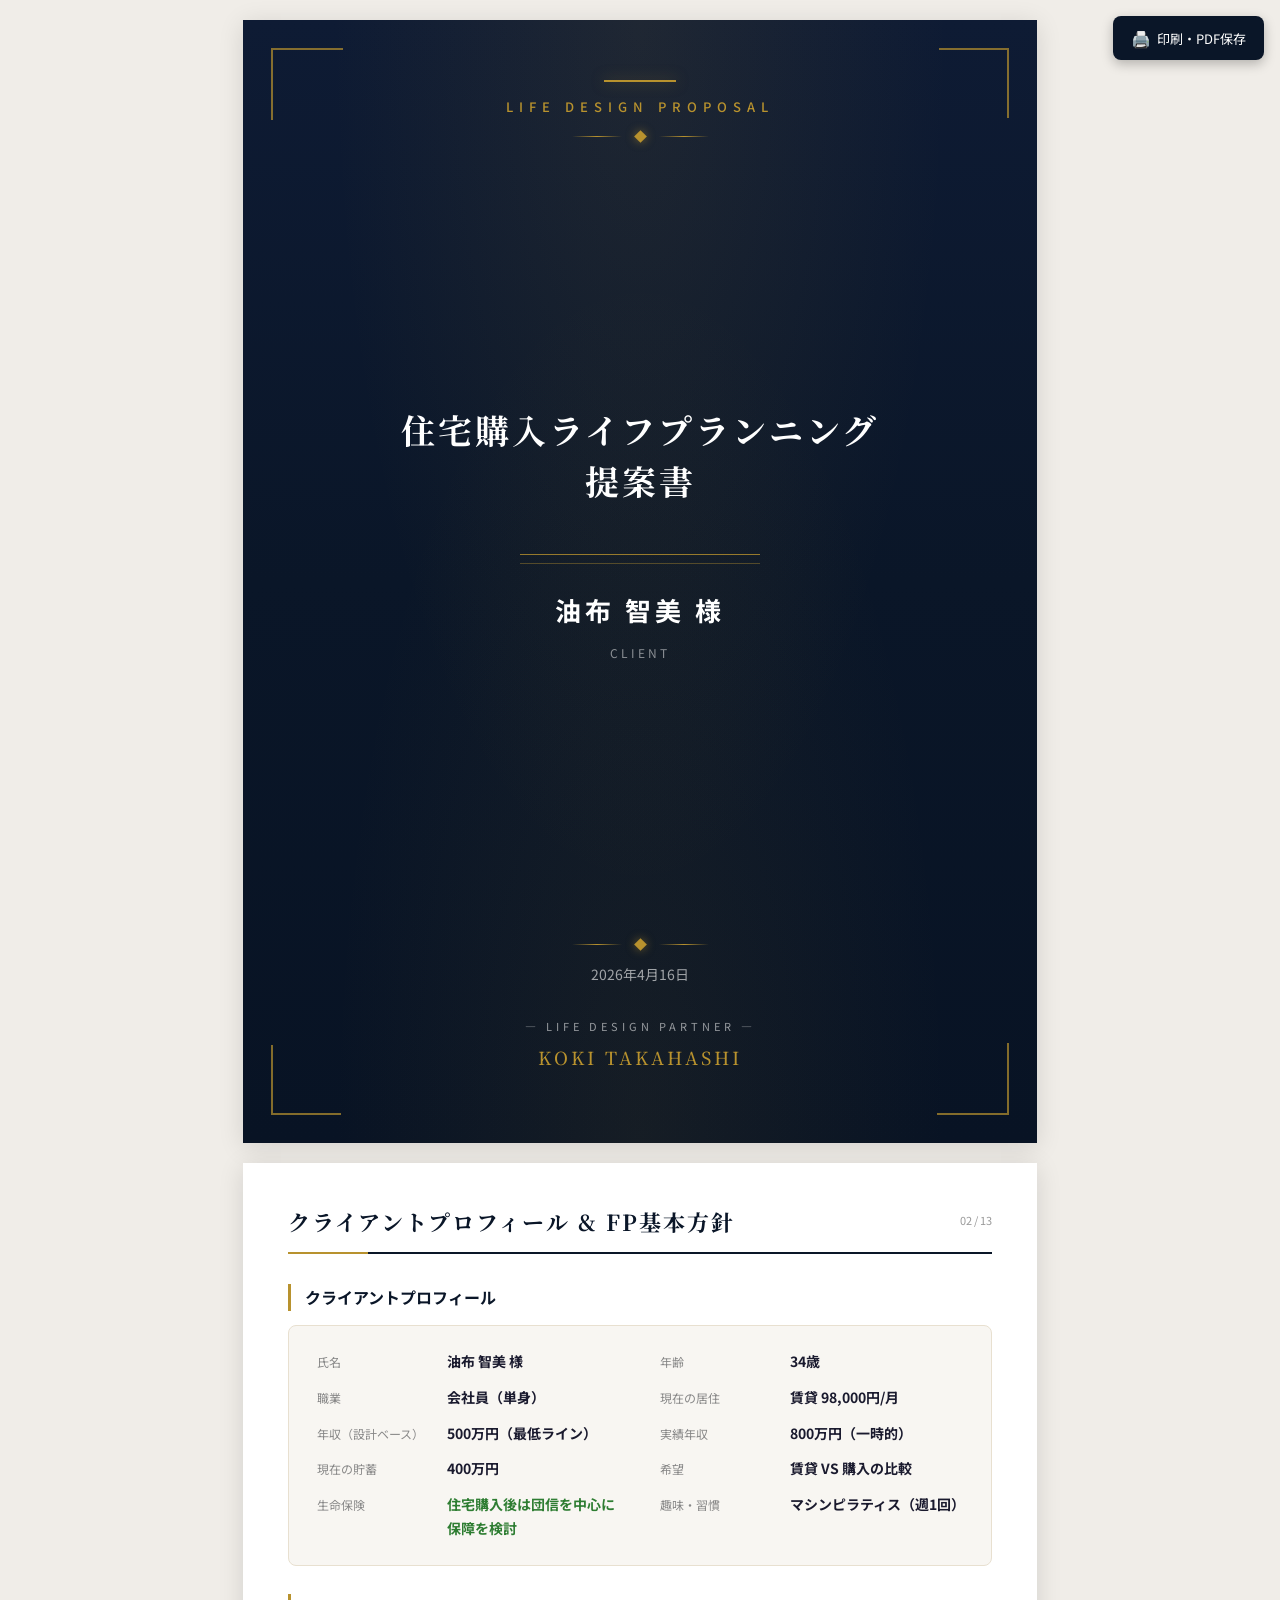
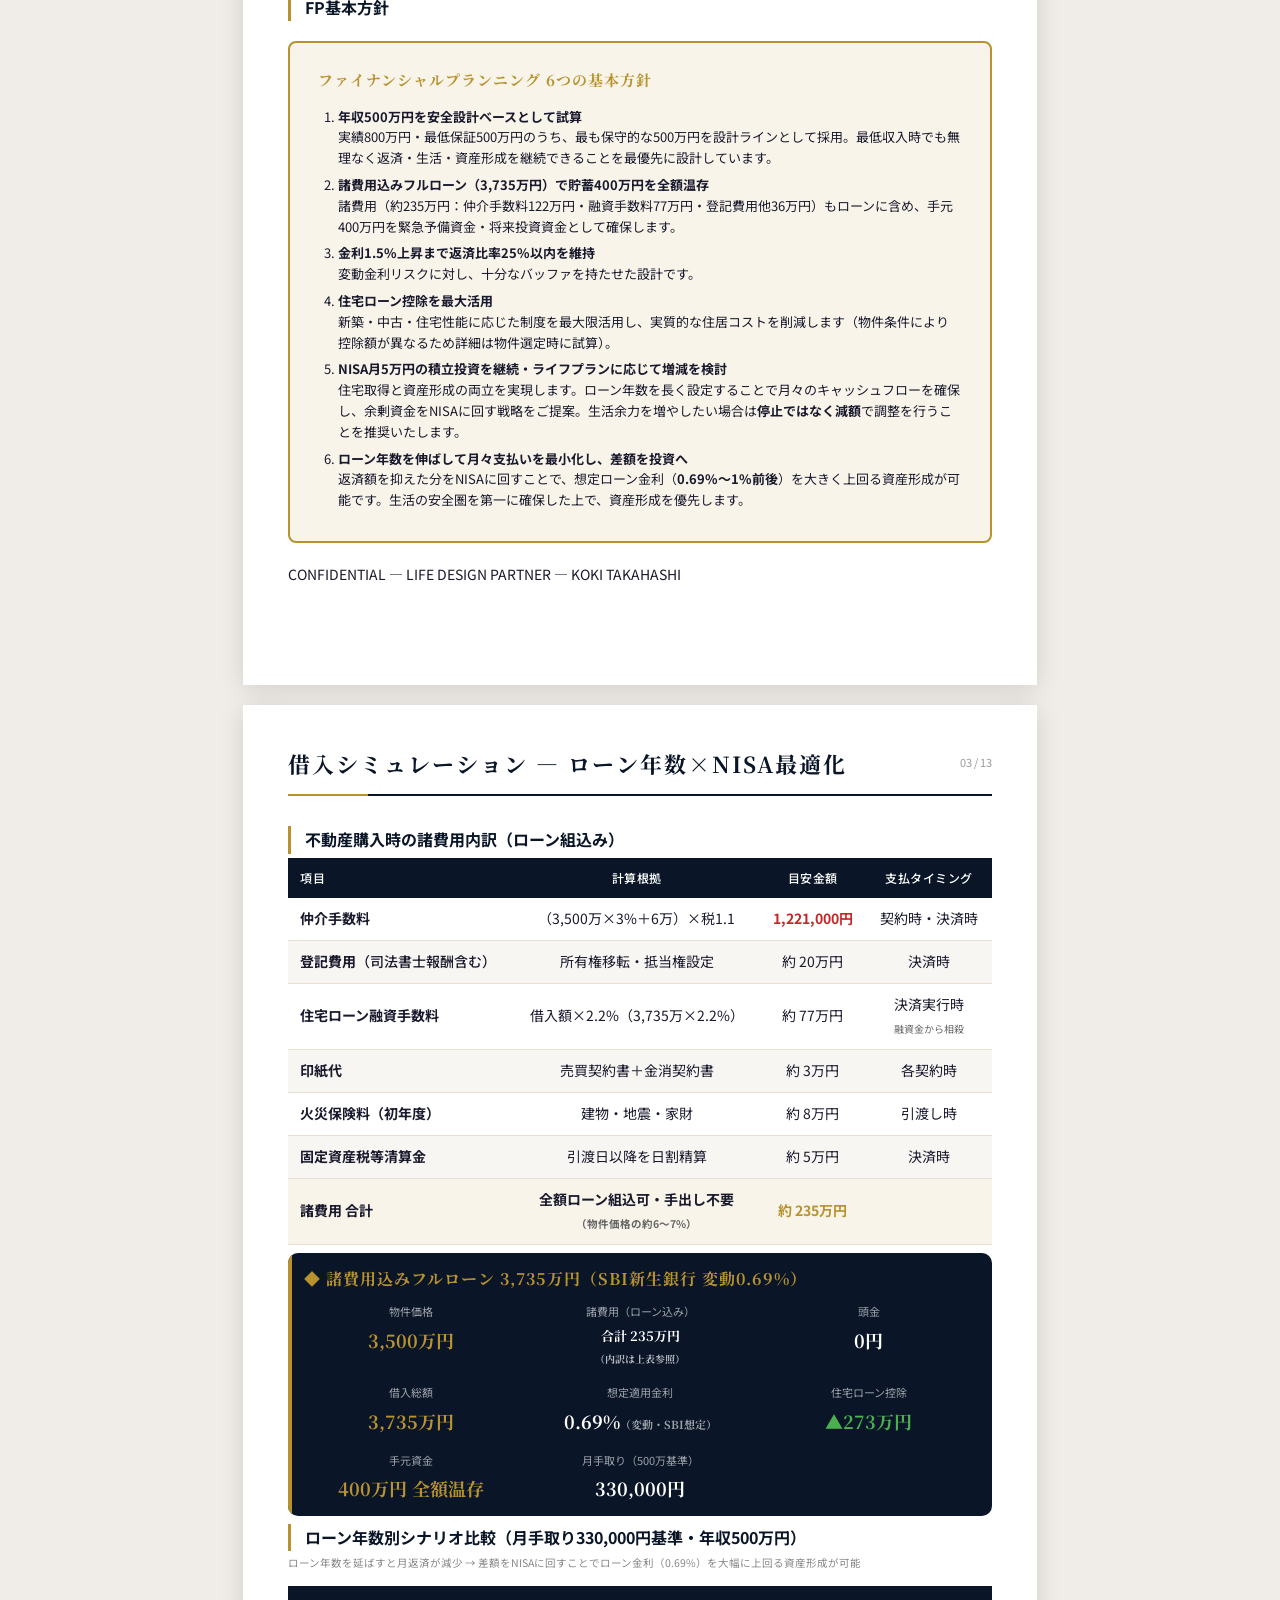
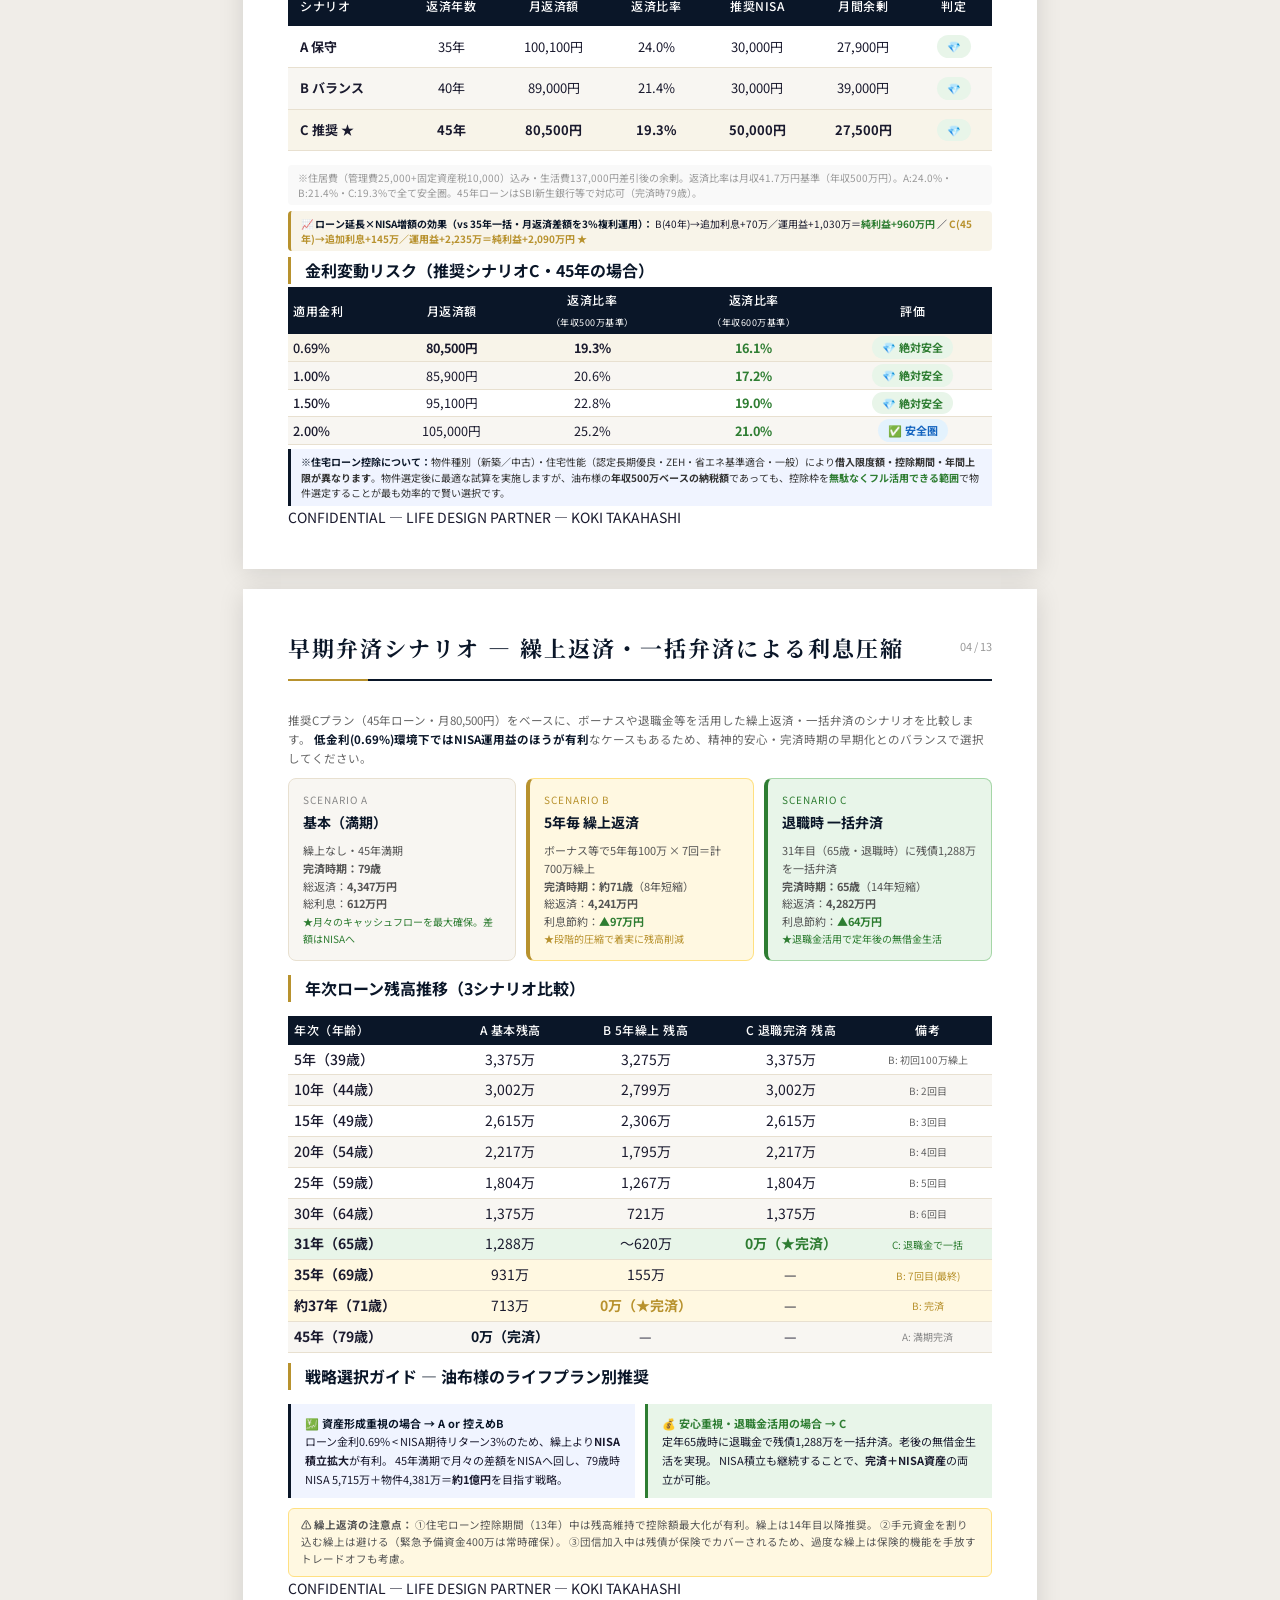
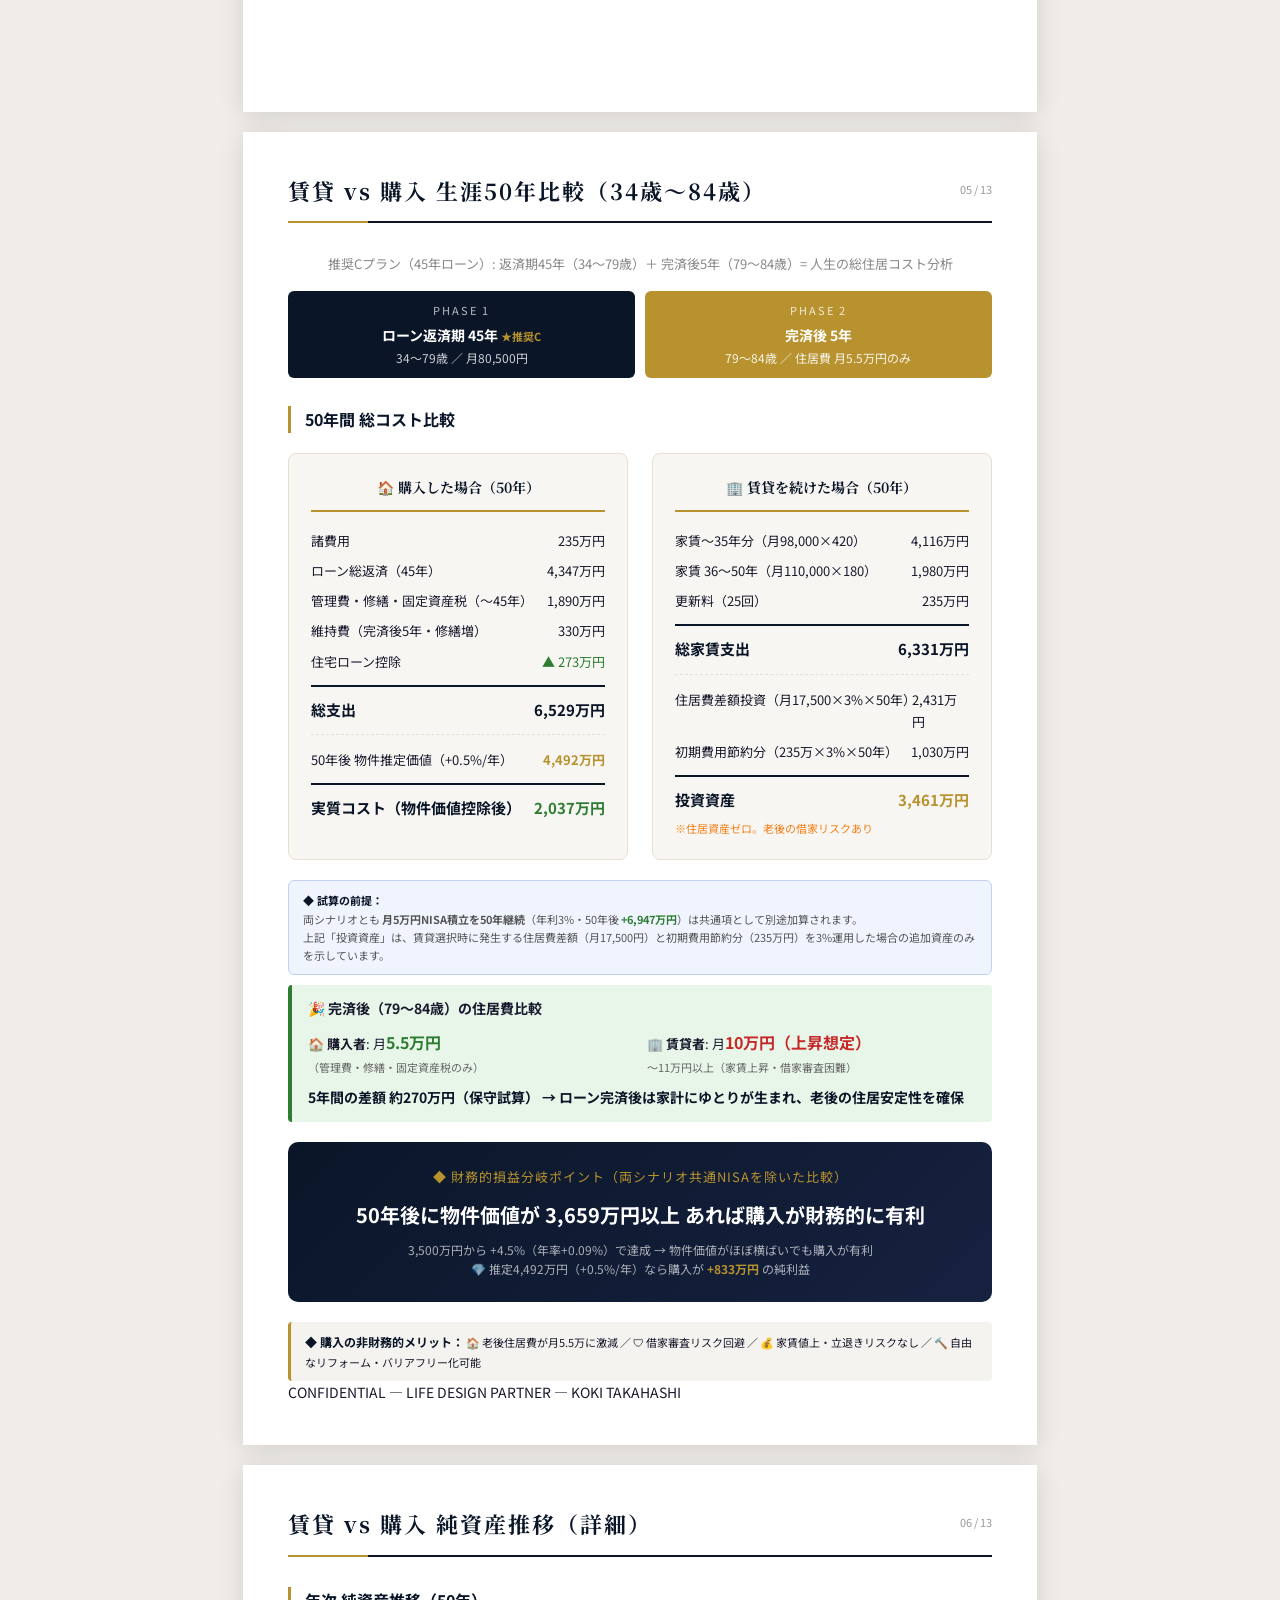
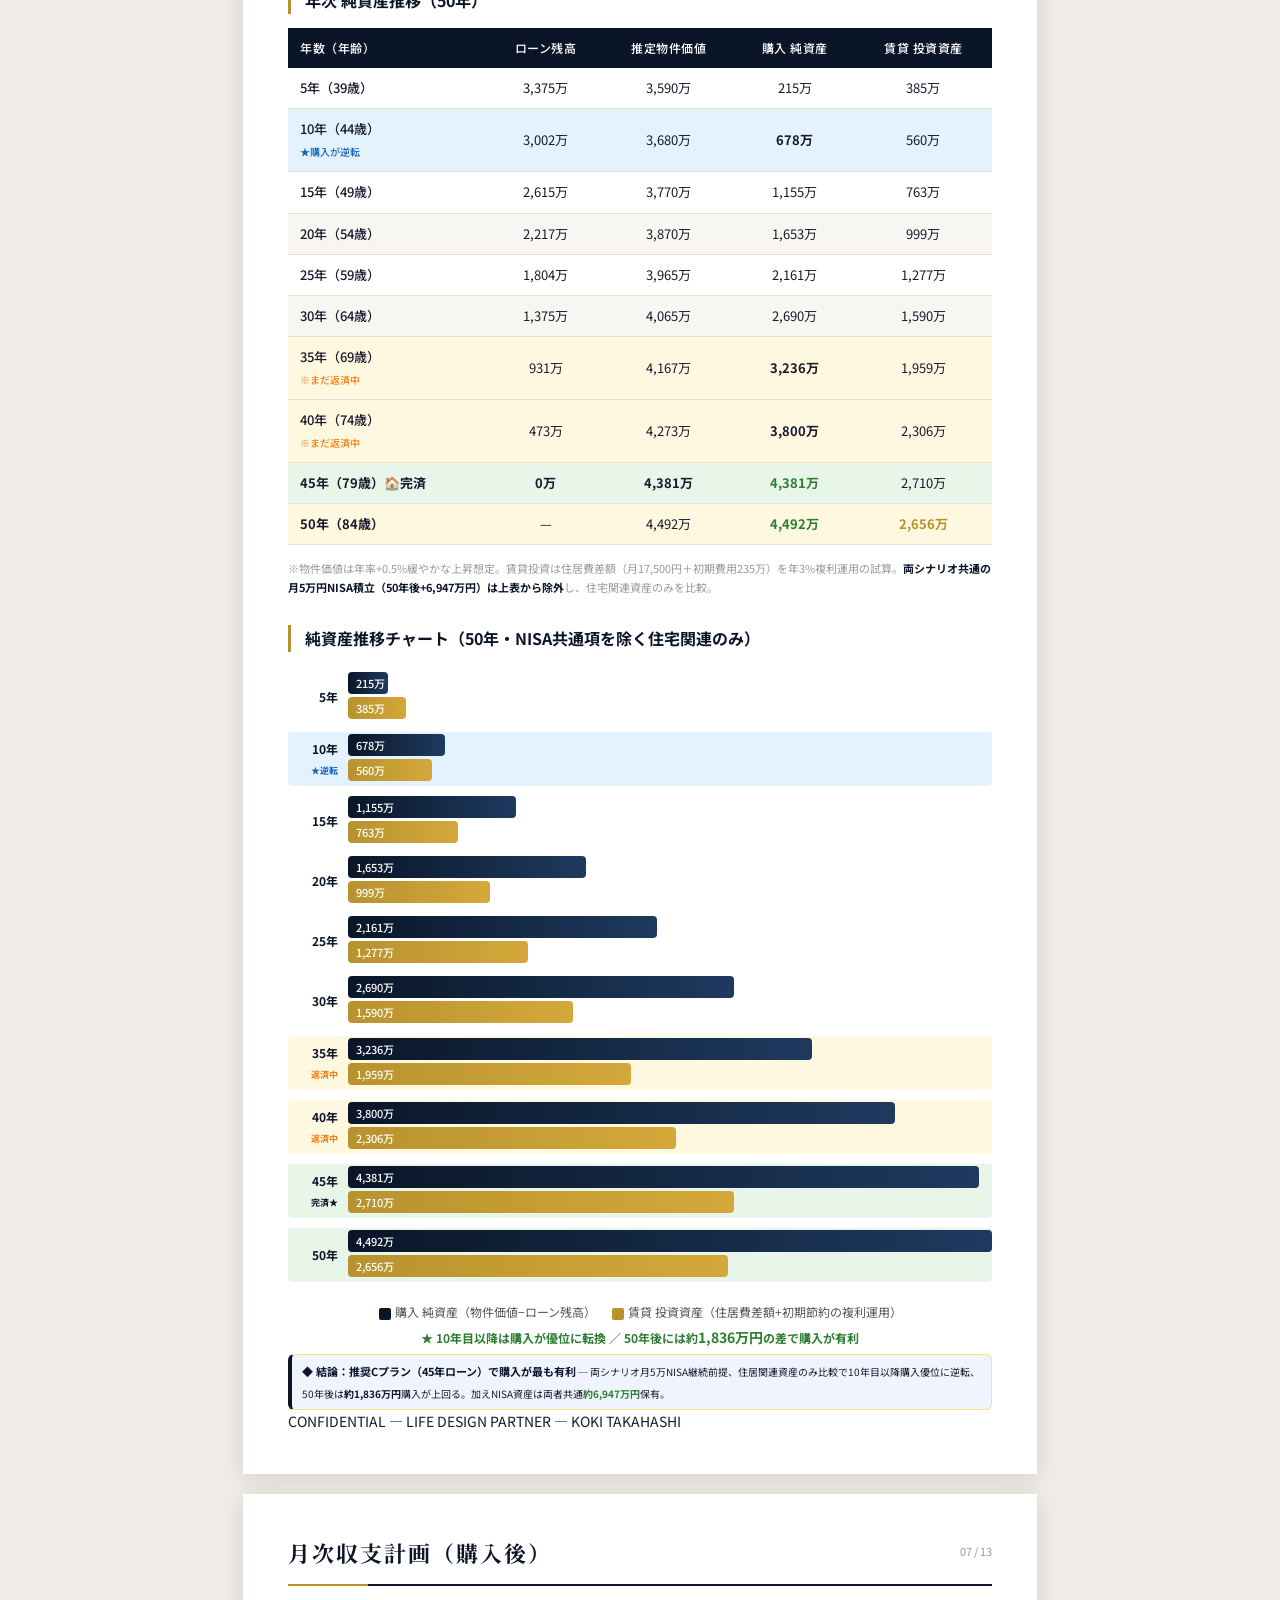
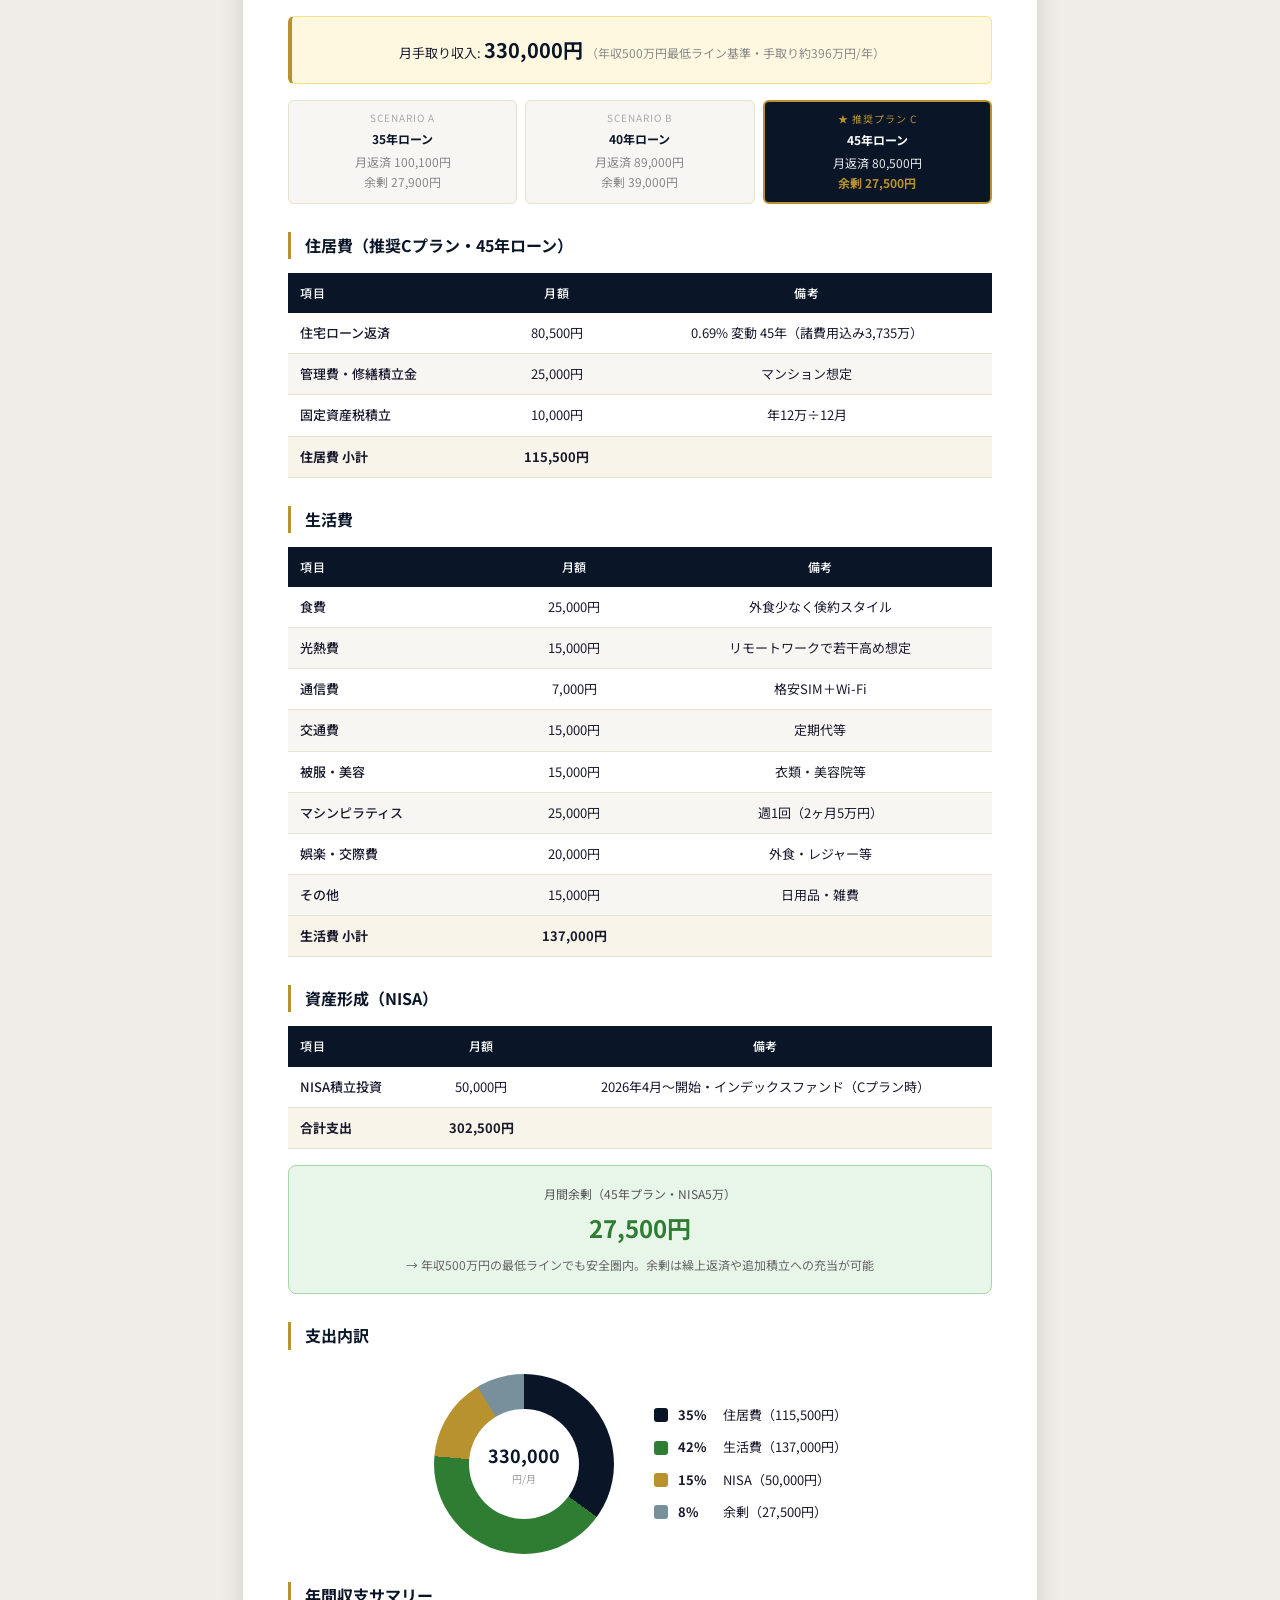
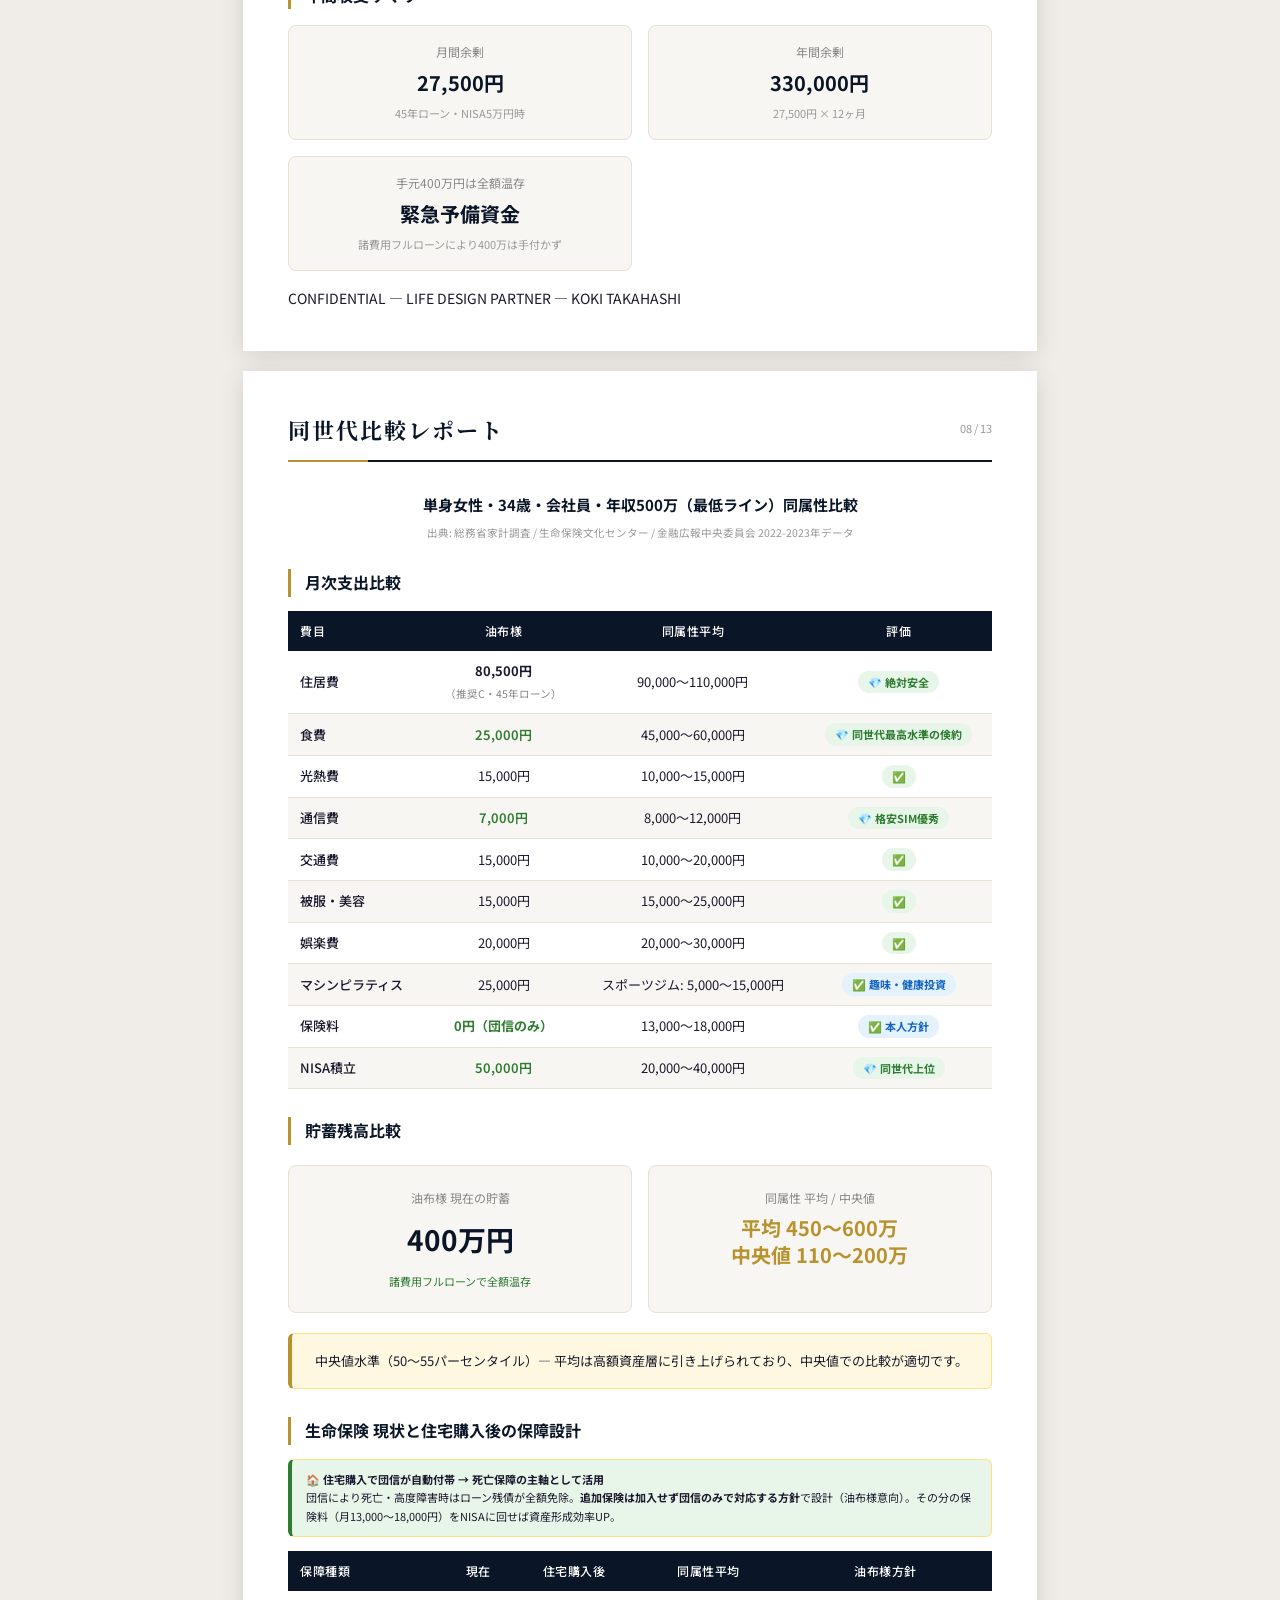
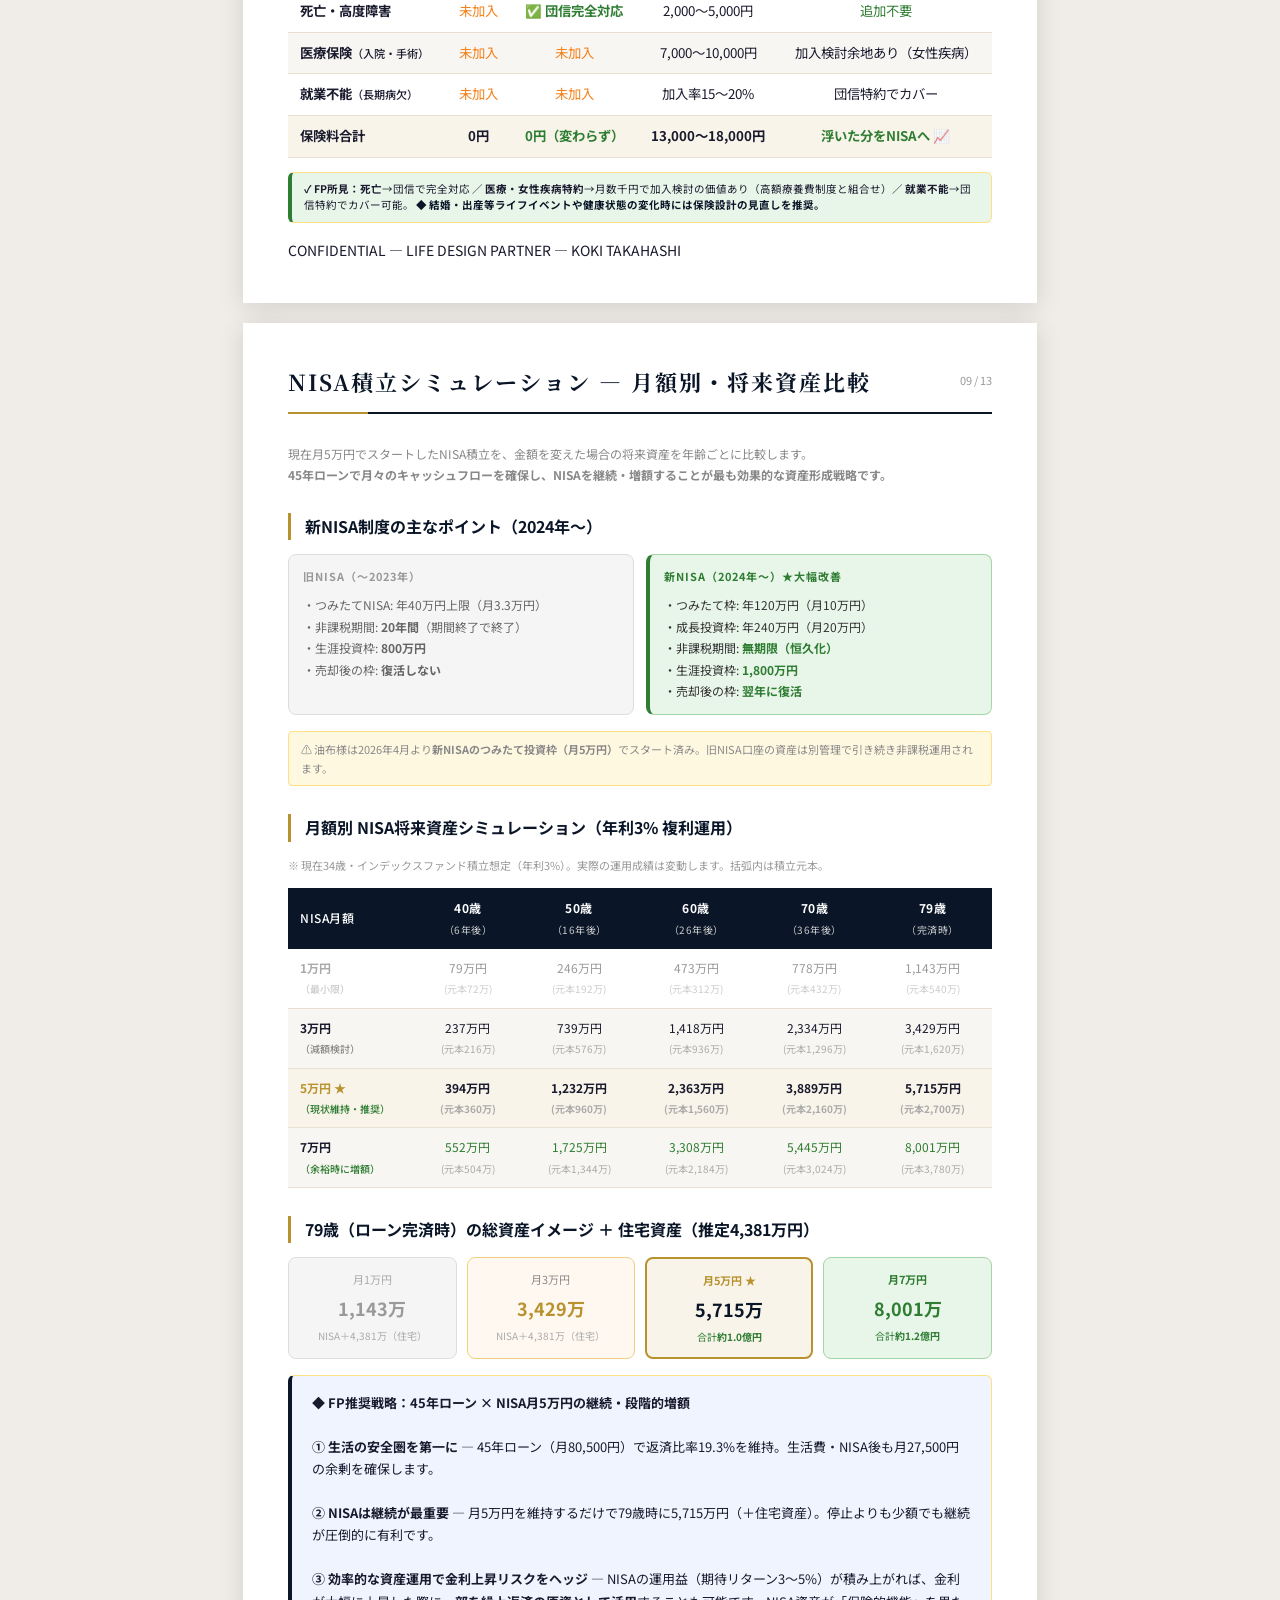
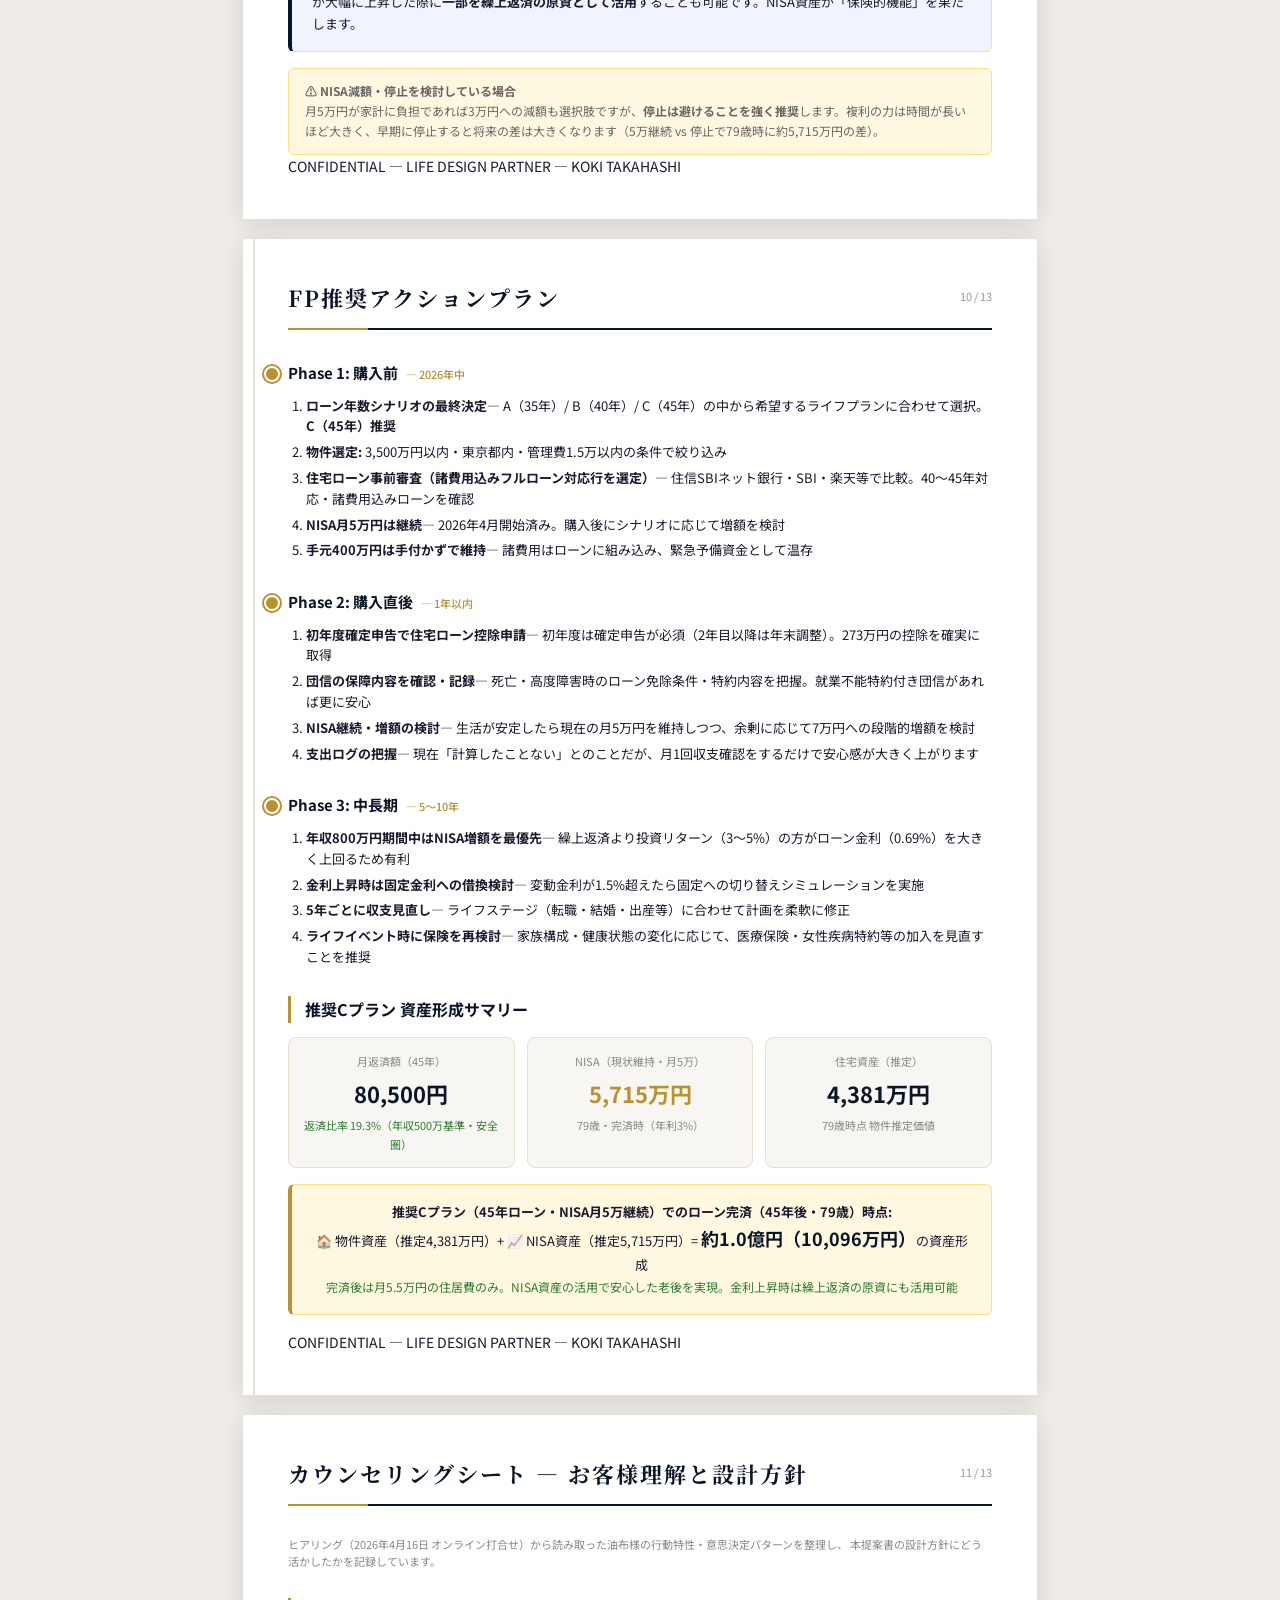
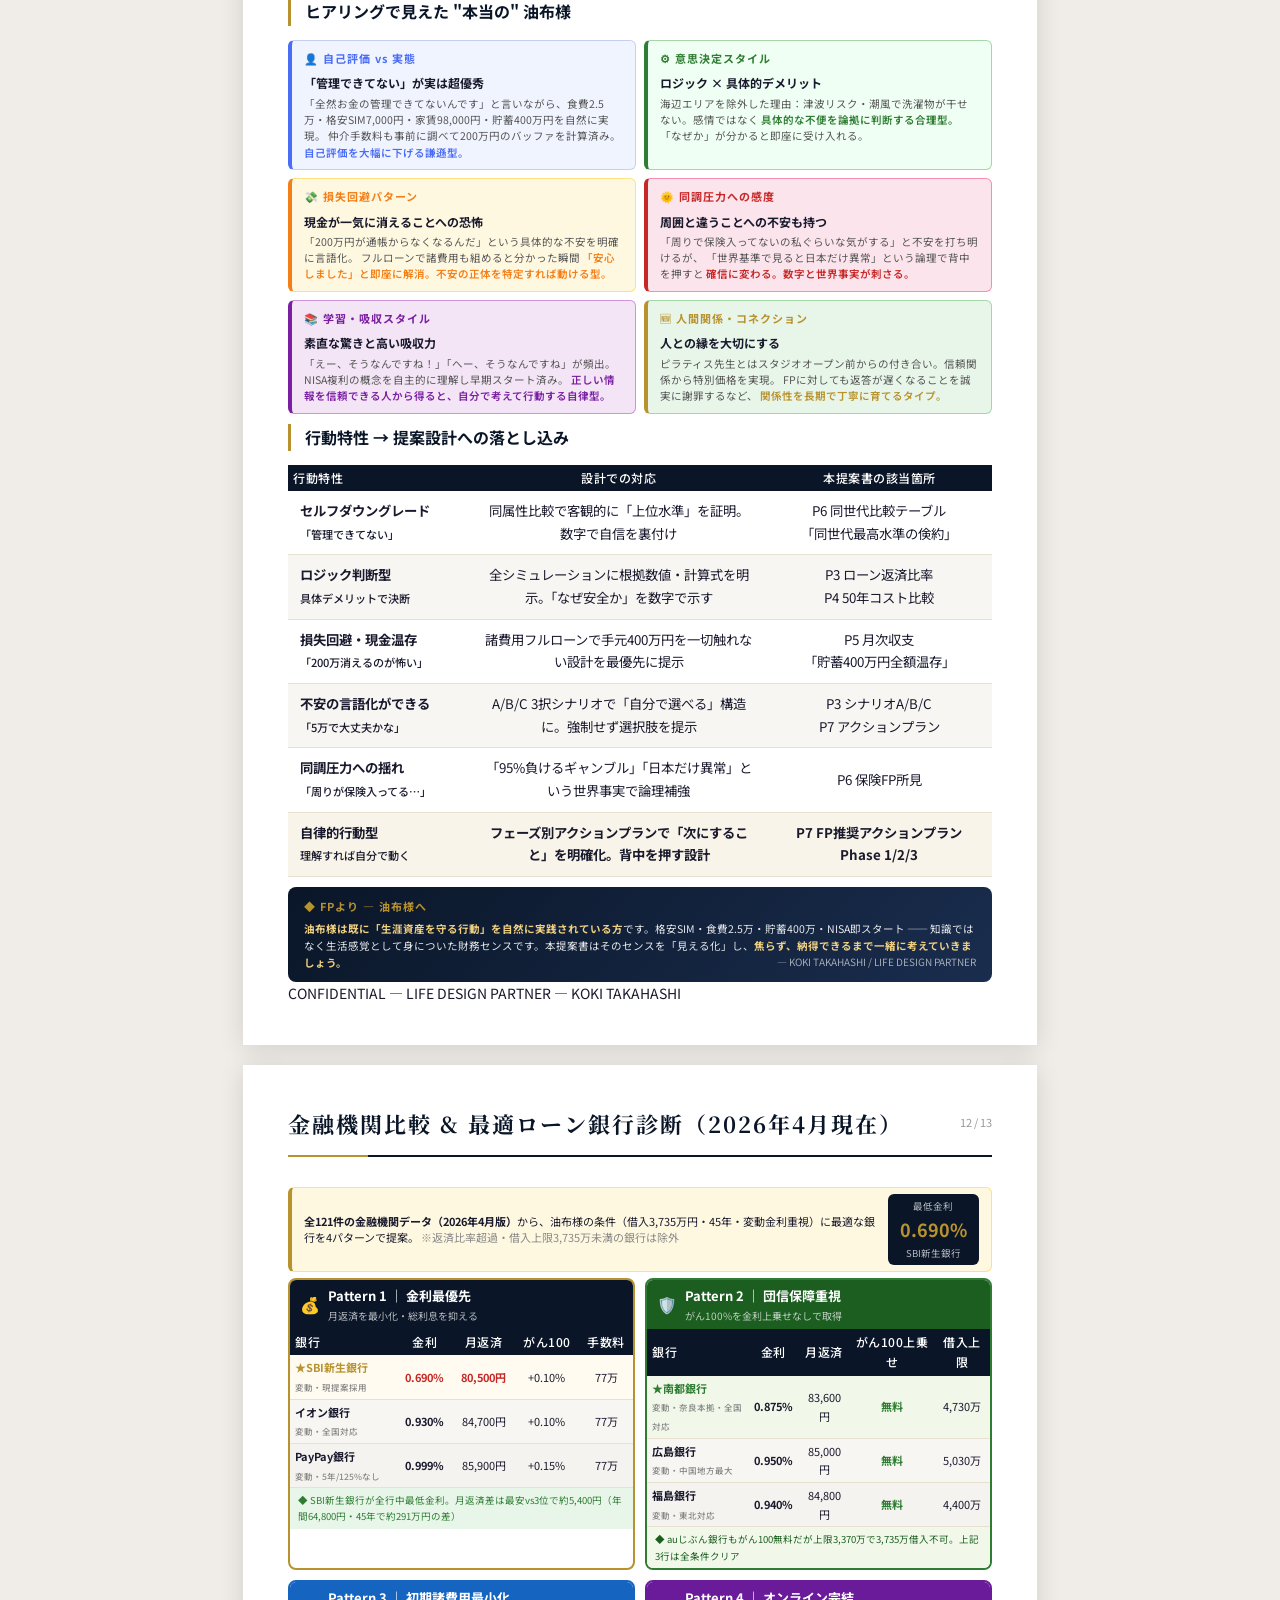
==== commit f137512c: "chore: optimize project - remove unused files & CSS 削除したファイル: - assets/ 空フォルダ削除（desktop.ini のみで中身なし）" ====
--- a/proposal-yufu.html
+++ b/proposal-yufu.html
@@ -186,20 +186,6 @@
     margin-bottom: 24px;
   }
 
-  .cover-subtitle {
-    font-size: 16px;
-    color: rgba(255,255,255,0.75);
-    margin-bottom: 50px;
-    letter-spacing: 1px;
-  }
-
-  .cover-gold-line {
-    width: 200px;
-    height: 1px;
-    background: linear-gradient(90deg, transparent, var(--accent), transparent);
-    margin: 0 auto 50px;
-  }
-
   .cover-client {
     font-size: 26px;
     font-weight: 700;
@@ -240,13 +226,6 @@
     color: var(--accent);
     letter-spacing: 3px;
     font-family: 'Noto Serif JP', serif;
-  }
-
-  .cover-company {
-    font-size: 10px;
-    color: rgba(255,255,255,0.38);
-    margin-top: 6px;
-    letter-spacing: 2px;
   }
 
   /* ===== PAGE HEADERS ===== */
@@ -288,13 +267,6 @@
     margin: 28px 0 14px;
     padding-left: 14px;
     border-left: 3px solid var(--accent);
-  }
-
-  .subsection-title {
-    font-size: 14px;
-    font-weight: 700;
-    color: var(--primary);
-    margin: 20px 0 10px;
   }
 
   /* ===== PROFILE CARD ===== */
@@ -458,8 +430,6 @@
   }
   .badge-safe { background: #e8f5e9; color: var(--success); }
   .badge-ok { background: #e3f2fd; color: #1565c0; }
-  .badge-warn { background: #fff3e0; color: var(--warning); }
-  .badge-danger { background: #ffebee; color: var(--danger); }
 
   /* ===== TWO COLUMNS ===== */
   .two-col {
@@ -648,28 +618,8 @@
   }
 
   /* ===== ICON LIST ===== */
-  .icon-list {
-    display: grid;
-    grid-template-columns: 1fr 1fr;
-    gap: 10px;
-    margin: 16px 0;
-  }
-
-  .icon-list-item {
-    display: flex;
-    align-items: center;
-    gap: 10px;
-    font-size: 13px;
-    padding: 10px 14px;
-    background: var(--surface-2);
-    border-radius: 6px;
-    border-left: 3px solid var(--accent);
-  }
-
-  .icon-list-item .icon {
-    font-size: 18px;
-    flex-shrink: 0;
-  }
+
+  .icon-list-item
 
   /* ===== TIMELINE ===== */
   .timeline {
@@ -821,32 +771,10 @@
   }
 
   /* ===== NISA TABLE ===== */
-  .nisa-grid {
-    display: grid;
-    grid-template-columns: repeat(4, 1fr);
-    gap: 12px;
-    margin: 16px 0;
-  }
-
-  .nisa-card {
-    text-align: center;
-    background: var(--accent-pale);
-    border: 1px solid var(--accent);
-    border-radius: 8px;
-    padding: 16px;
-  }
-
-  .nisa-card .nc-period {
-    font-size: 11px;
-    color: #888;
-  }
-
-  .nisa-card .nc-value {
-    font-size: 20px;
-    font-weight: 700;
-    color: var(--primary);
-    margin-top: 4px;
-  }
+
+  .nisa-card
+
+  .nisa-card
 
   /* ===== FOOTER ===== */
   .page-footer {
@@ -941,14 +869,12 @@
     .page.cover .cover-date,
     .page.cover .cover-client-label,
     .page.cover .cover-brand-line,
-    .page.cover .cover-company {
-      color: #ffffff !important;
-    }
-    .page.cover .cover-subtitle { color: rgba(255,255,255,0.8) !important; }
+    .page.cover
+    .page.cover
     .page.cover .cover-client-label { color: rgba(255,255,255,0.5) !important; }
     .page.cover .cover-date { color: rgba(255,255,255,0.6) !important; }
     .page.cover .cover-brand-line { color: rgba(255,255,255,0.55) !important; }
-    .page.cover .cover-company { color: rgba(255,255,255,0.38) !important; }
+    .page.cover
     .page.cover .cover-label,
     .page.cover .cover-planner { color: #b8922e !important; }
     .page-footer {
@@ -960,7 +886,6 @@
     }
     /* Tighten spacing for PDF */
     .section-title { margin: 14px 0 8px; font-size: 13pt; }
-    .subsection-title { margin: 12px 0 6px; }
     table { margin: 8px 0; font-size: 9pt; }
     table thead th { padding: 6px 8px; font-size: 9pt; }
     table tbody td { padding: 5px 8px; }
@@ -973,7 +898,7 @@
     }
     .gold-box li { margin-bottom: 4px; font-size: 9pt; line-height: 1.55; }
     .timeline-phase { margin-bottom: 16px; }
-    .two-col, .annual-summary, .nisa-grid { gap: 12px; margin: 10px 0; }
+    .two-col, .annual-summary,
     .bar-row { margin-bottom: 3px; font-size: 10px; }
     .bar-track { height: 16px; padding-left: 6px; font-size: 9px; }
     .bar-label { width: 42px; margin-right: 6px; font-size: 10px; }
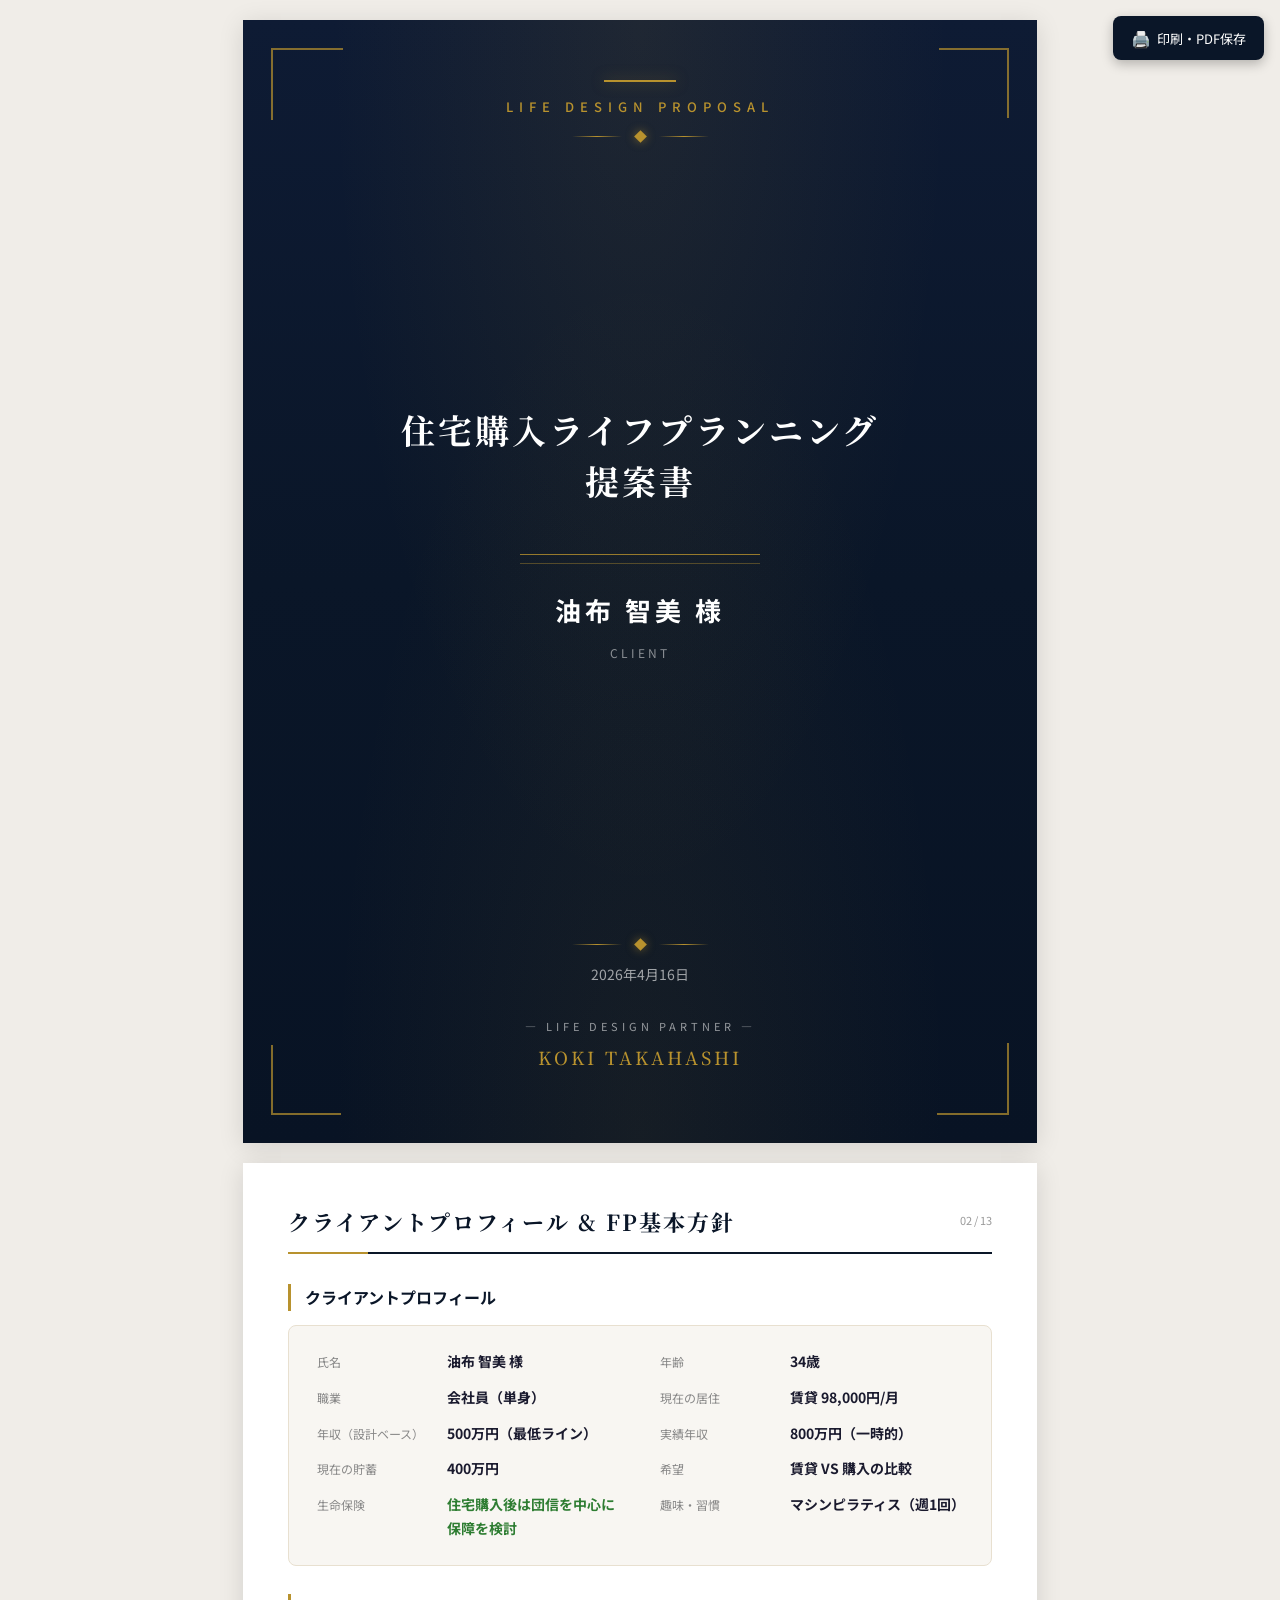
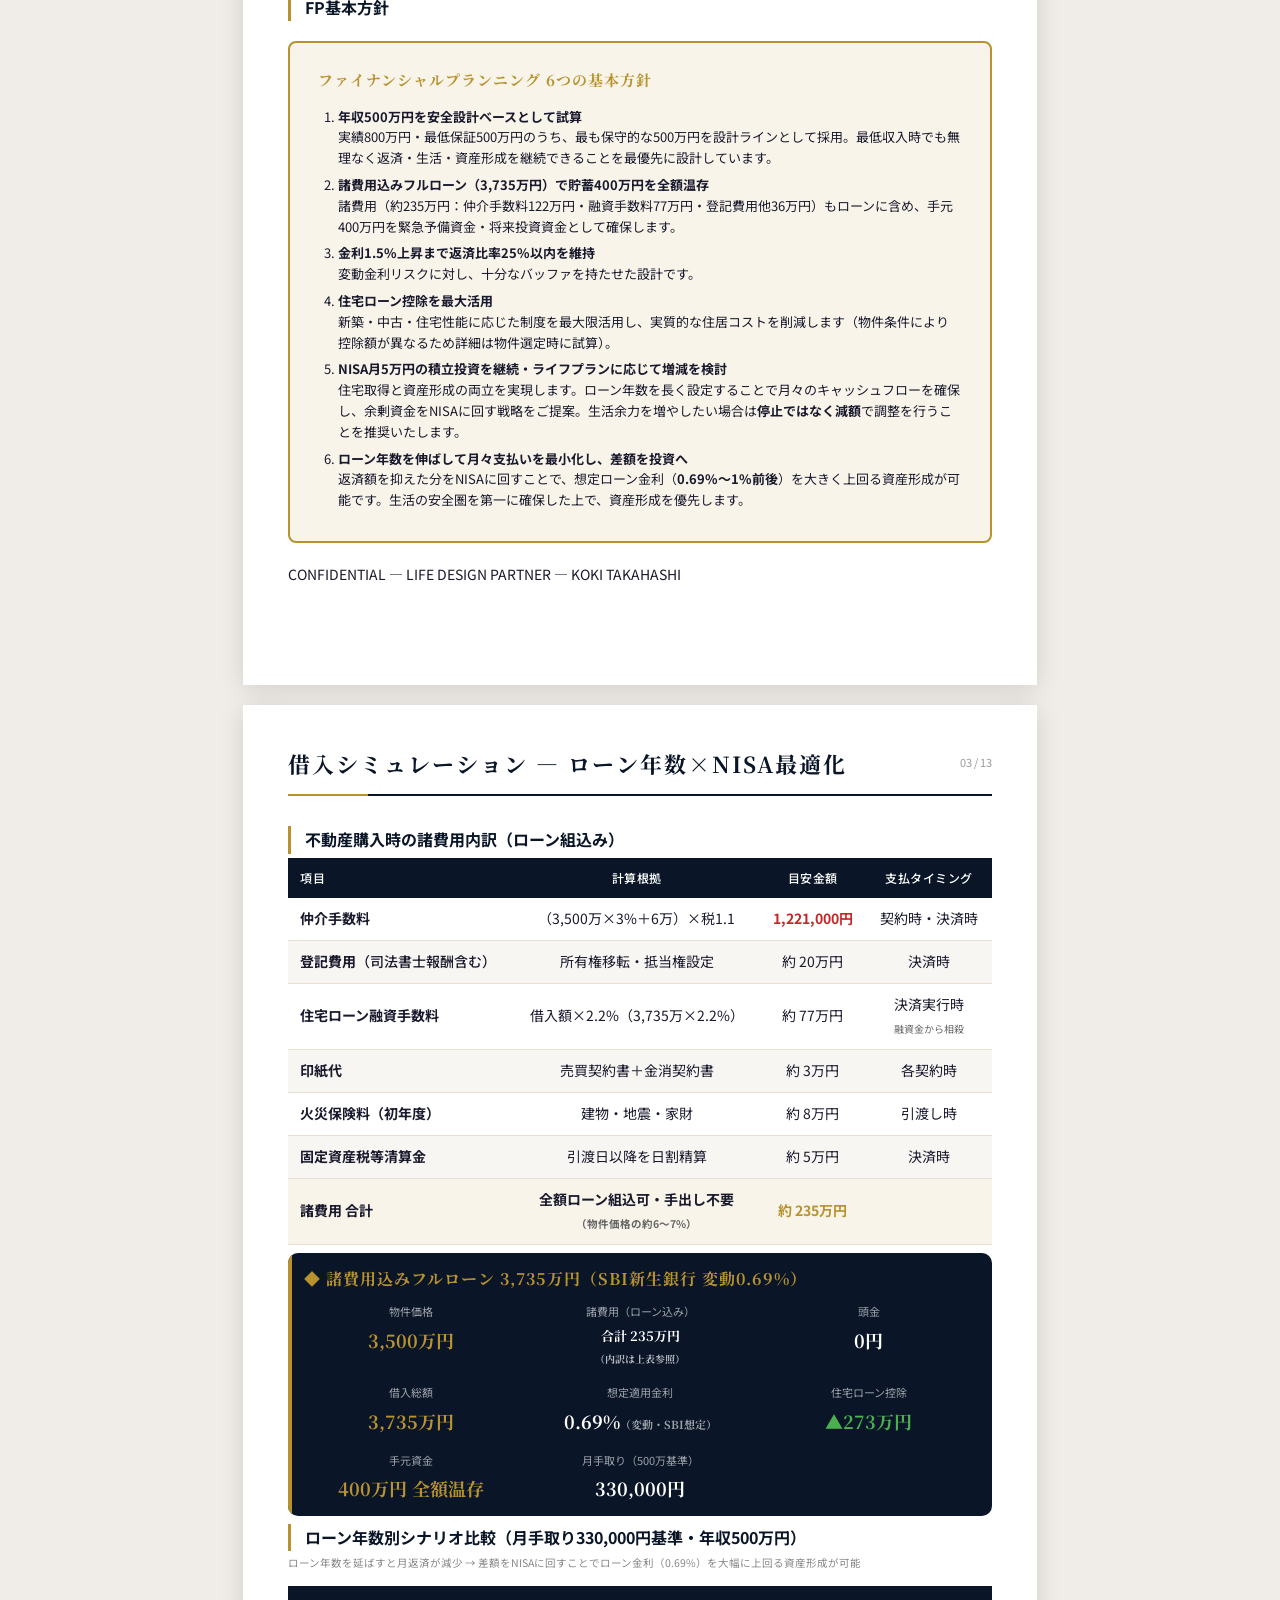
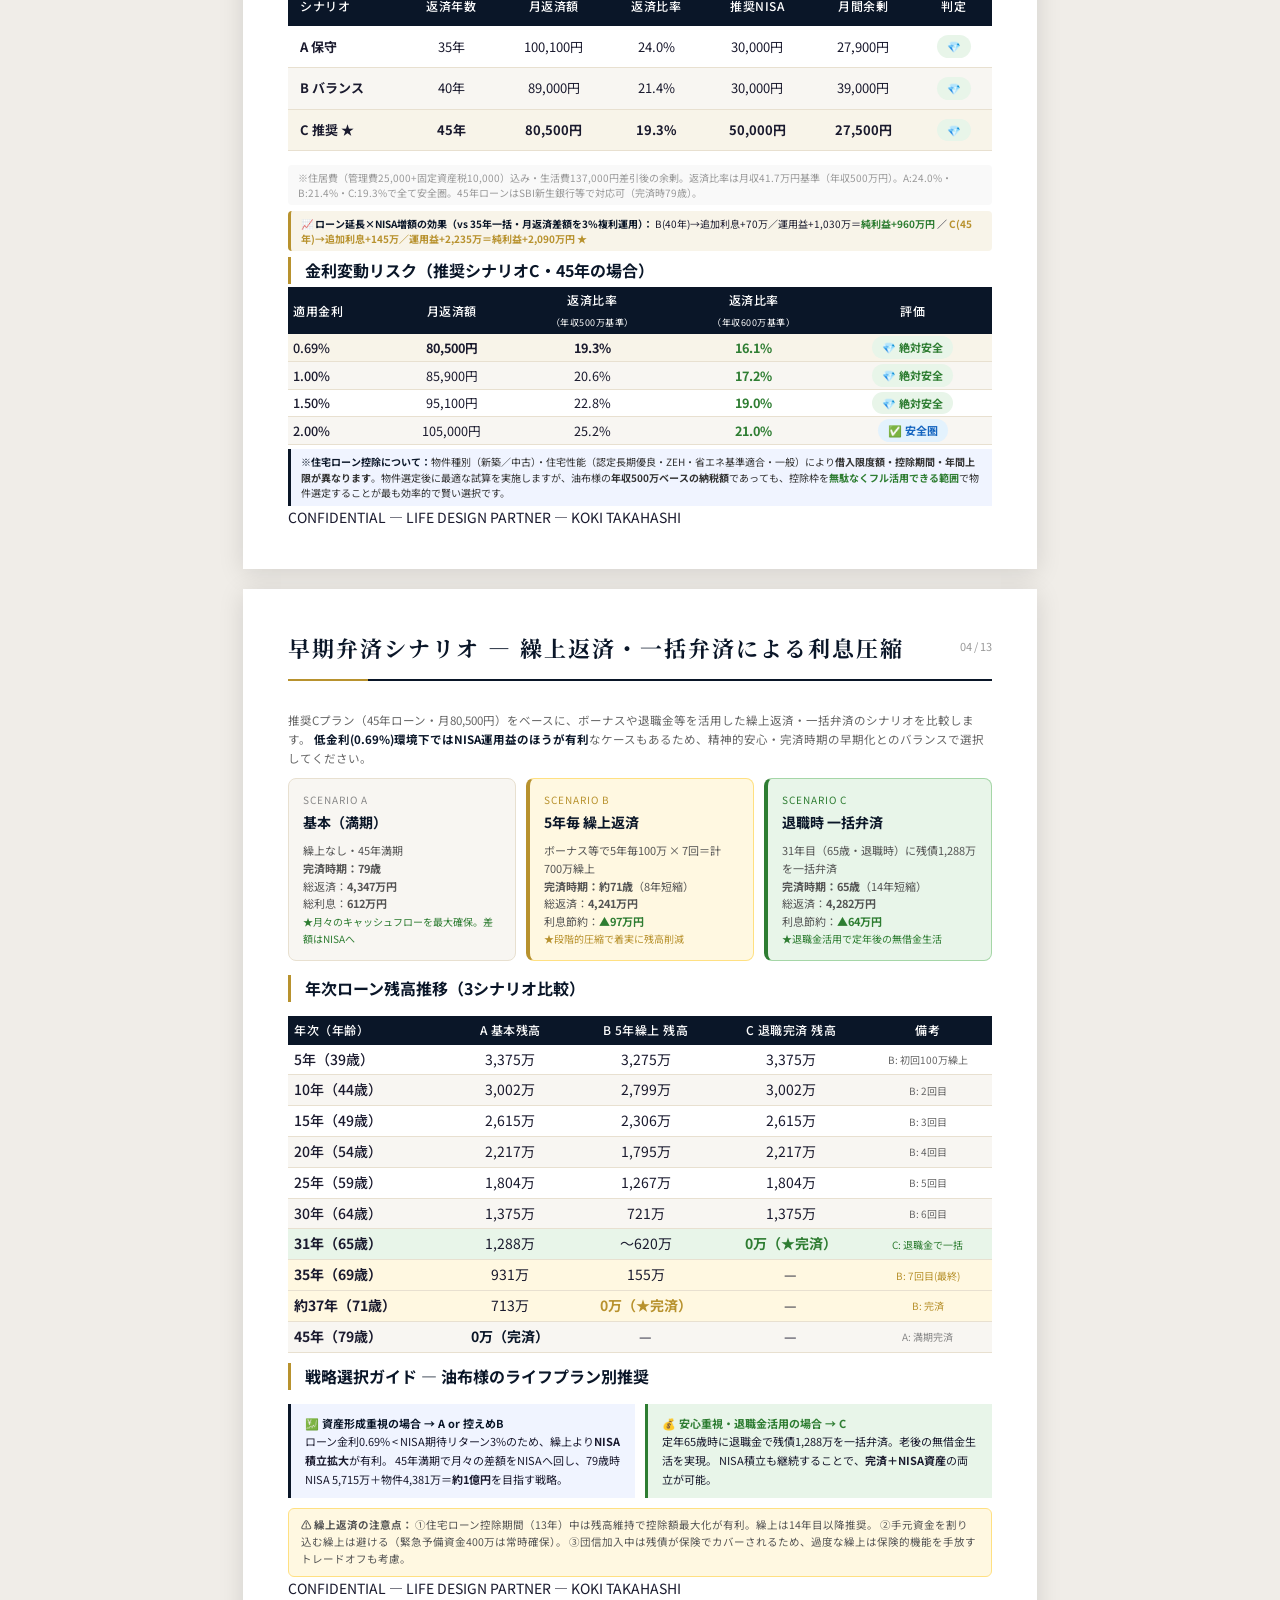
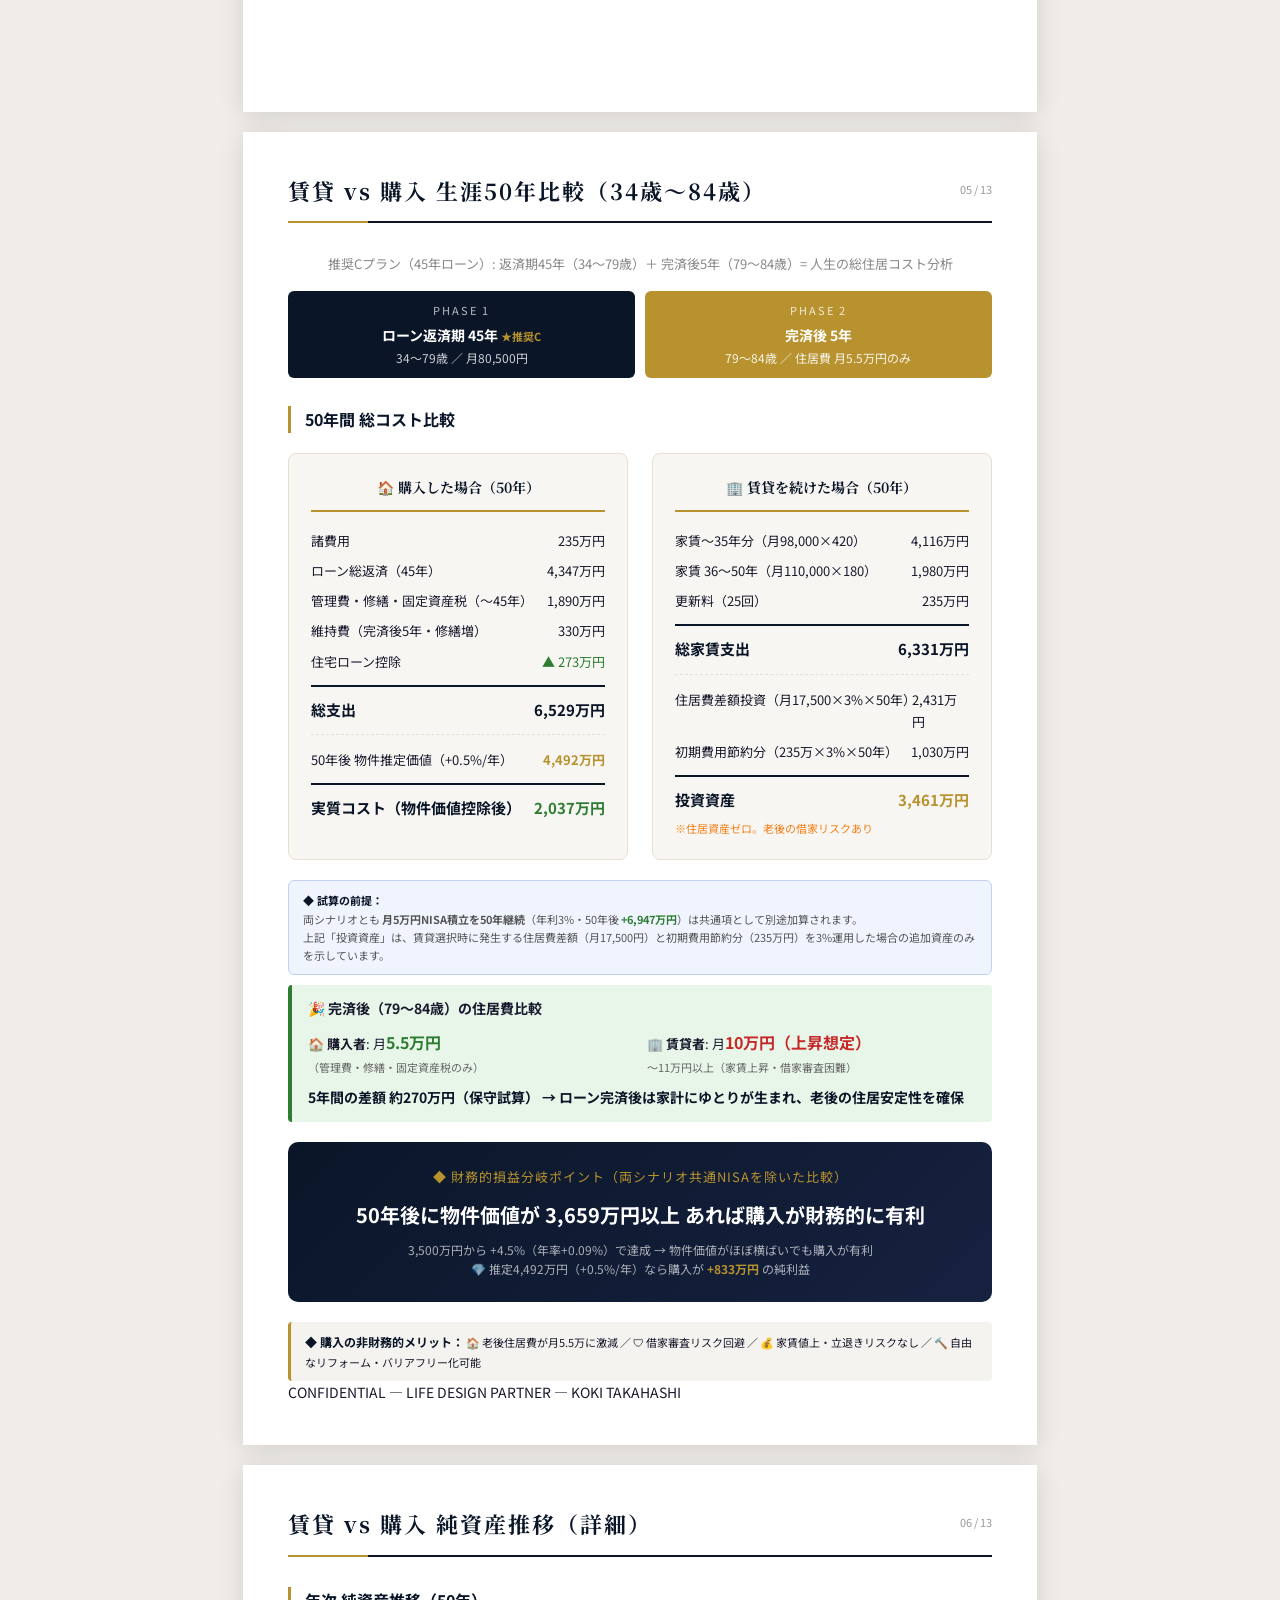
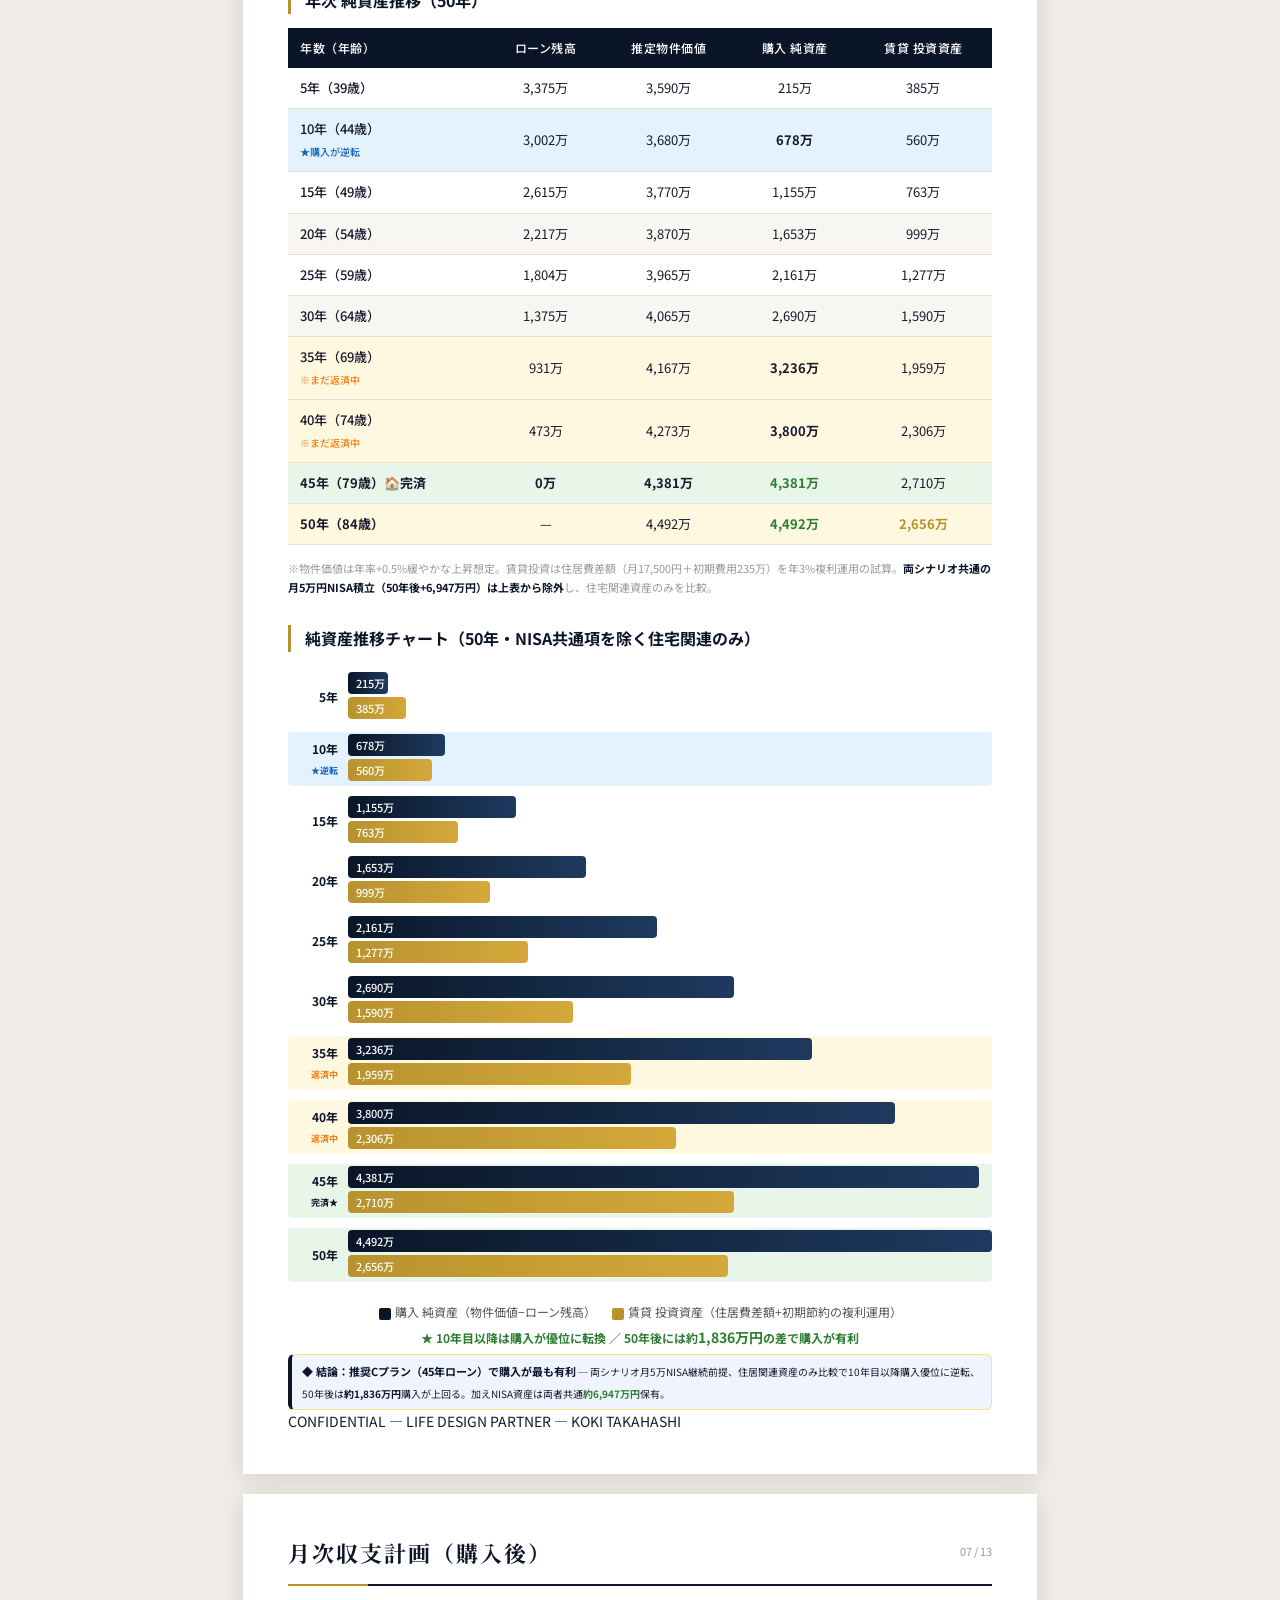
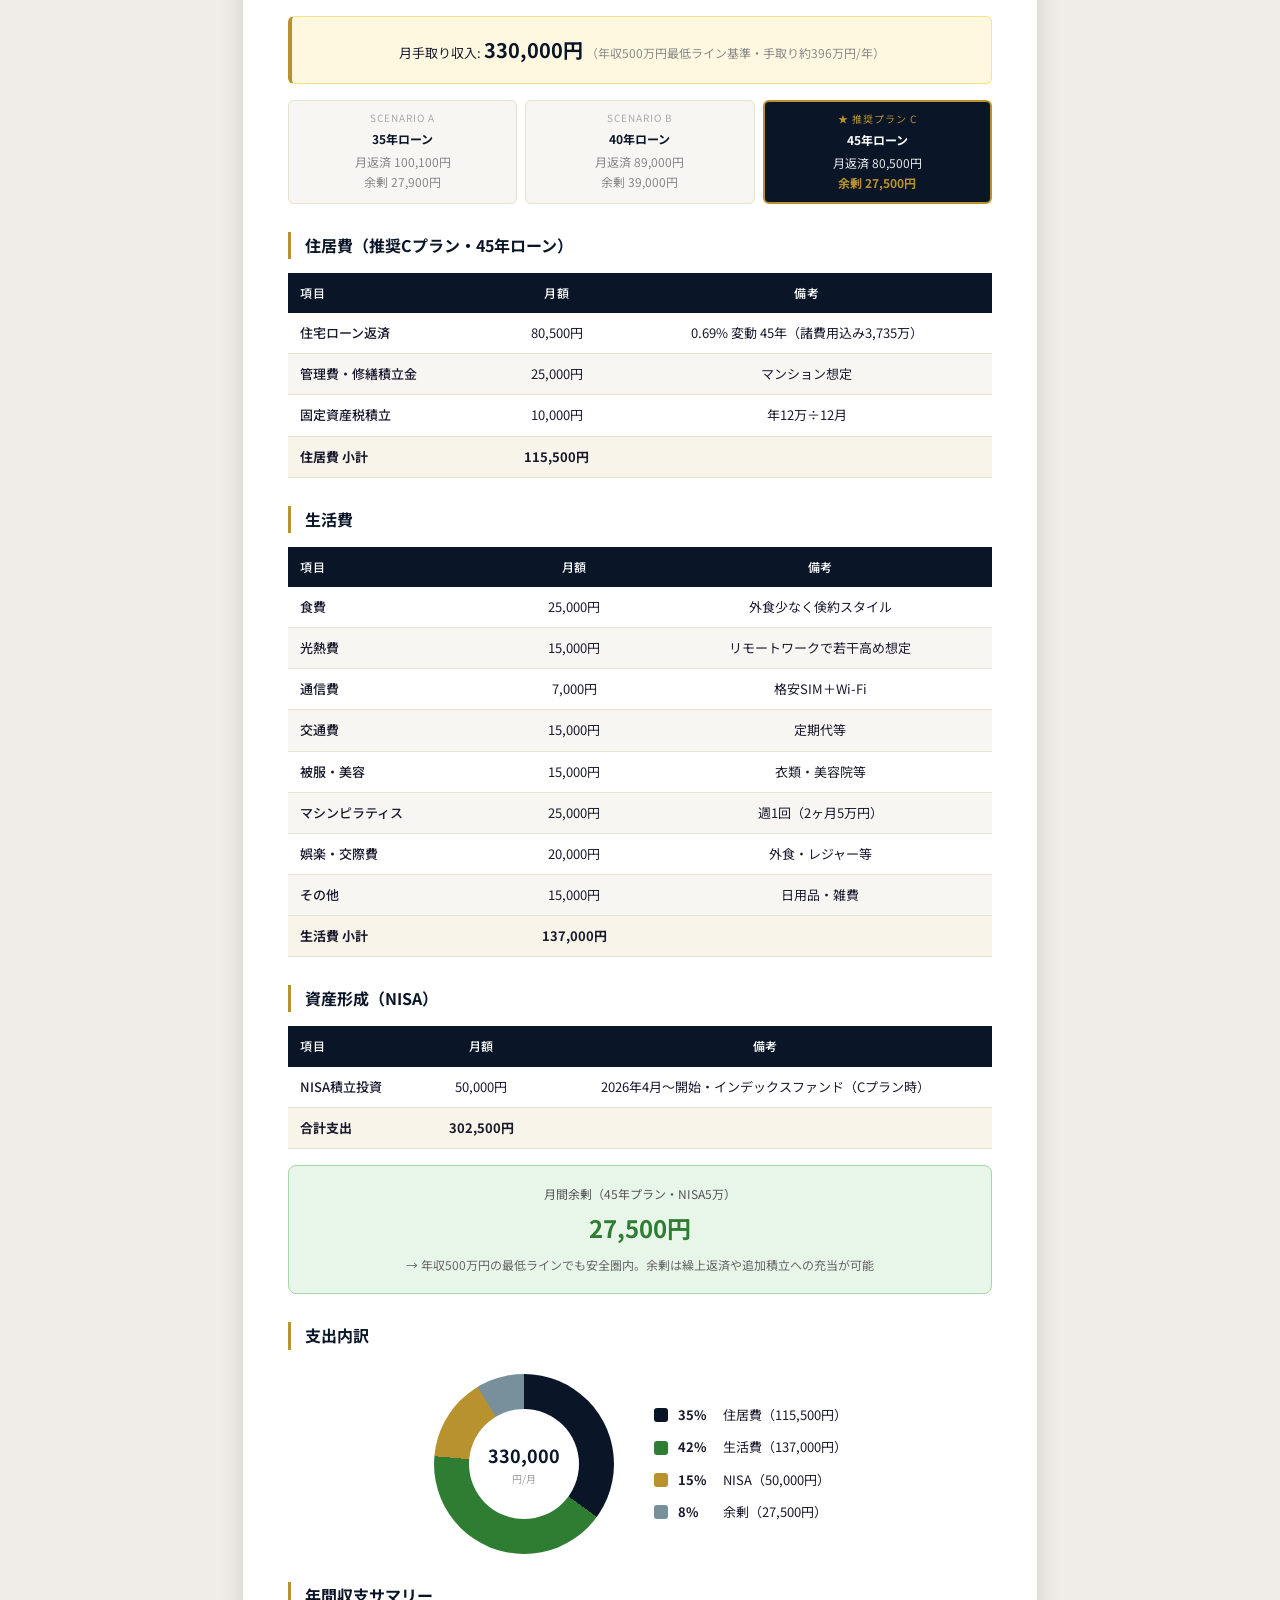
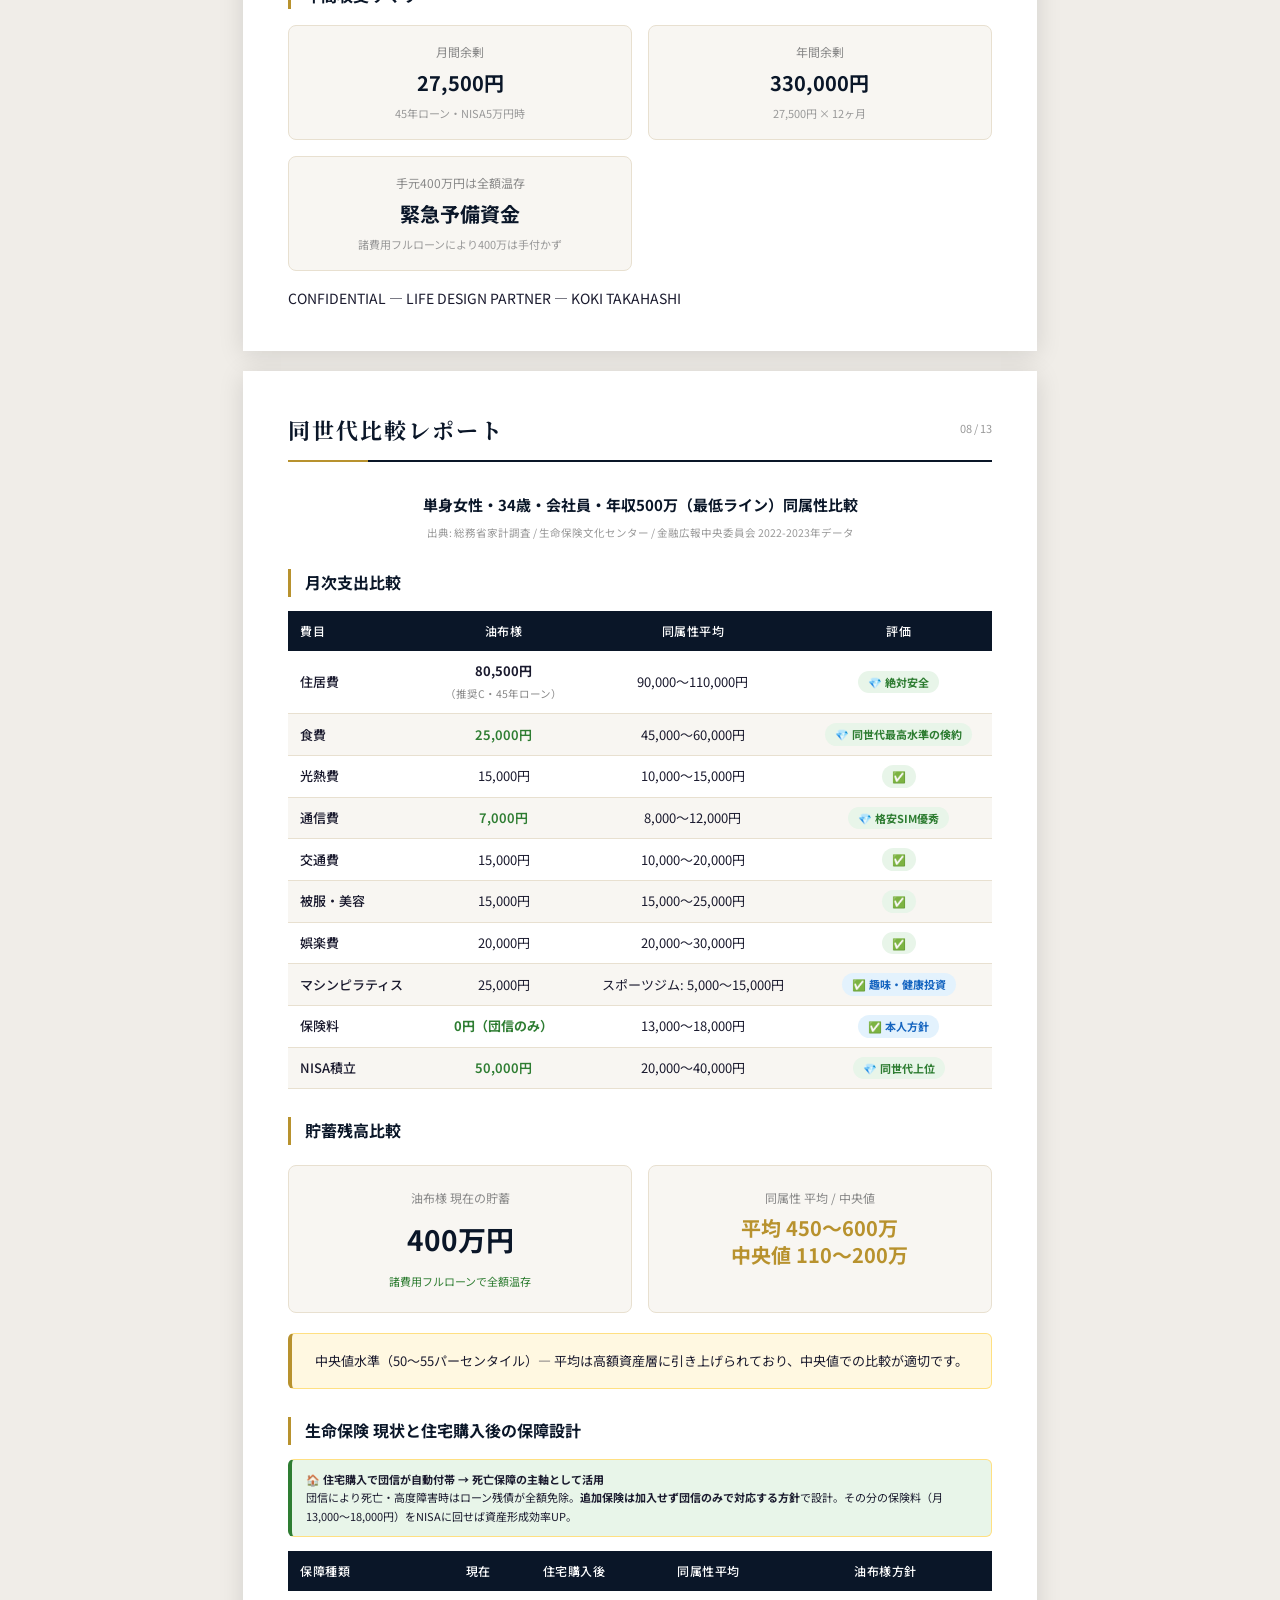
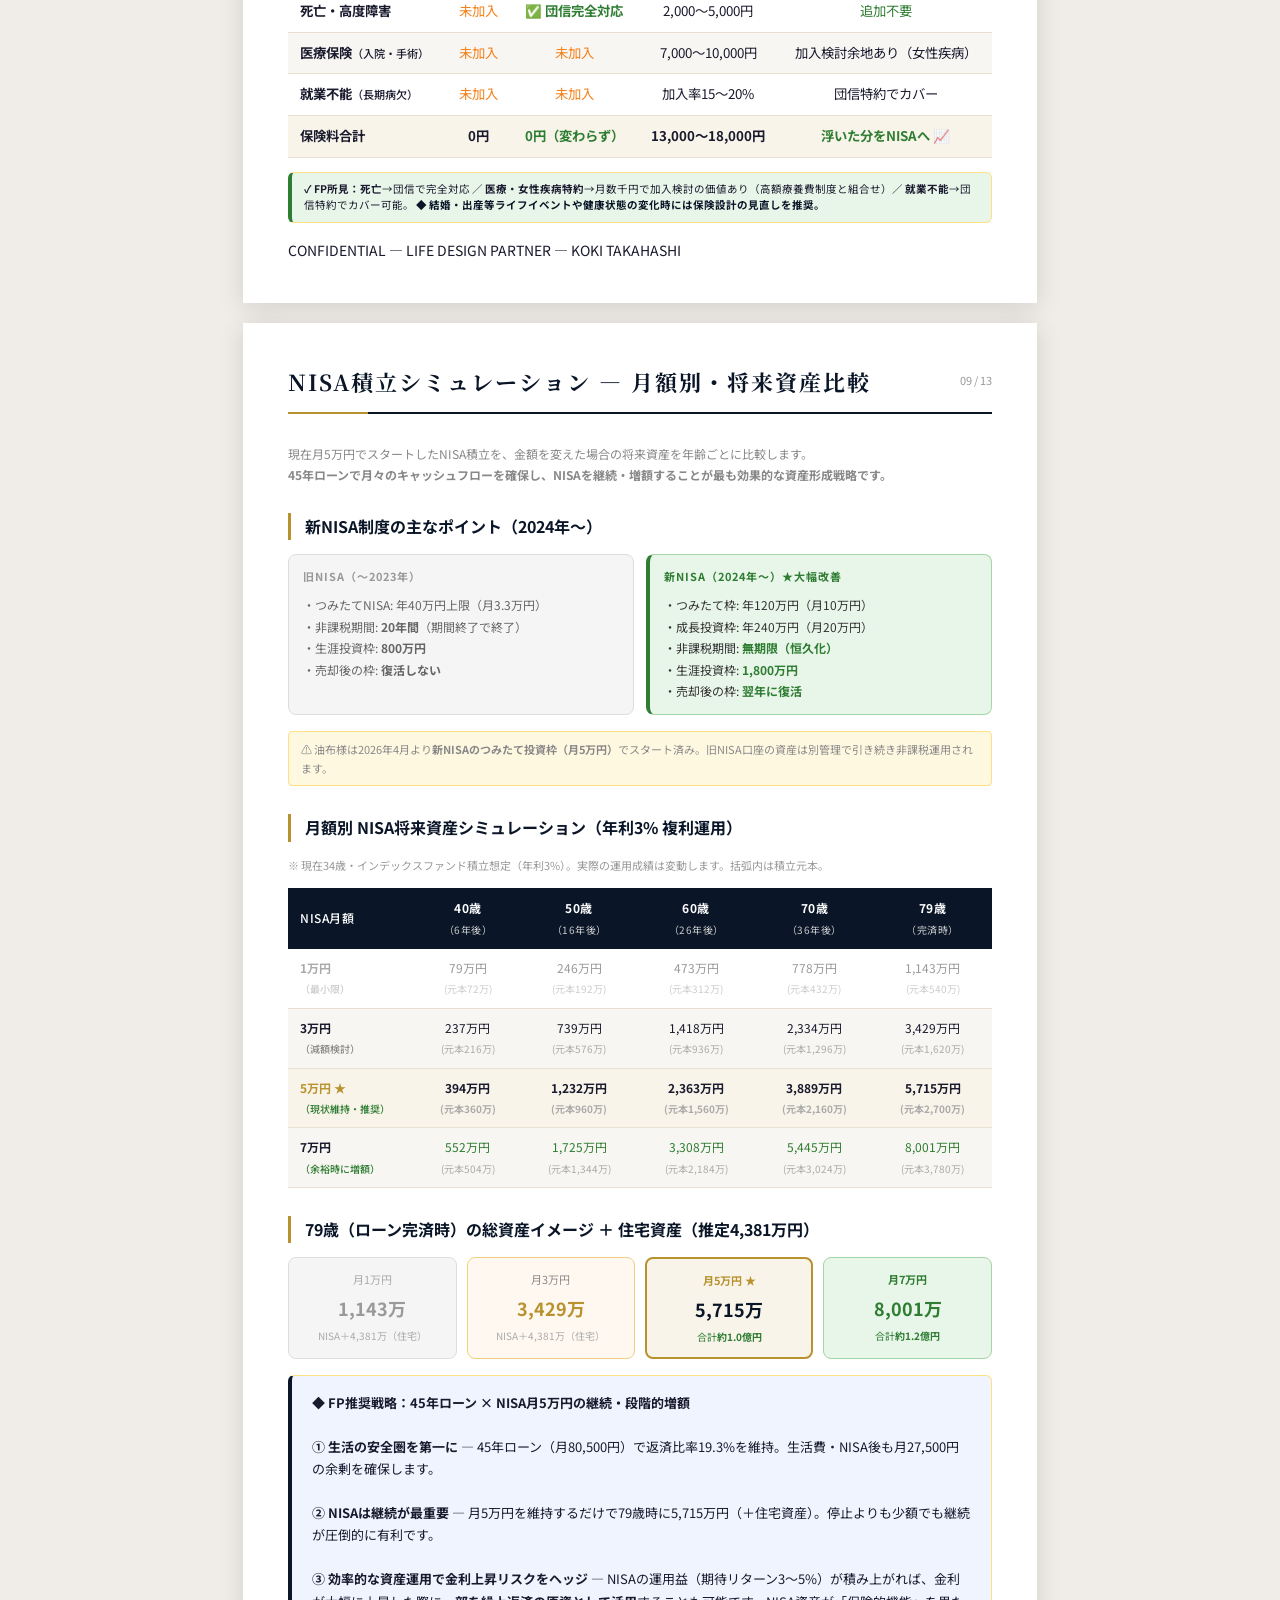
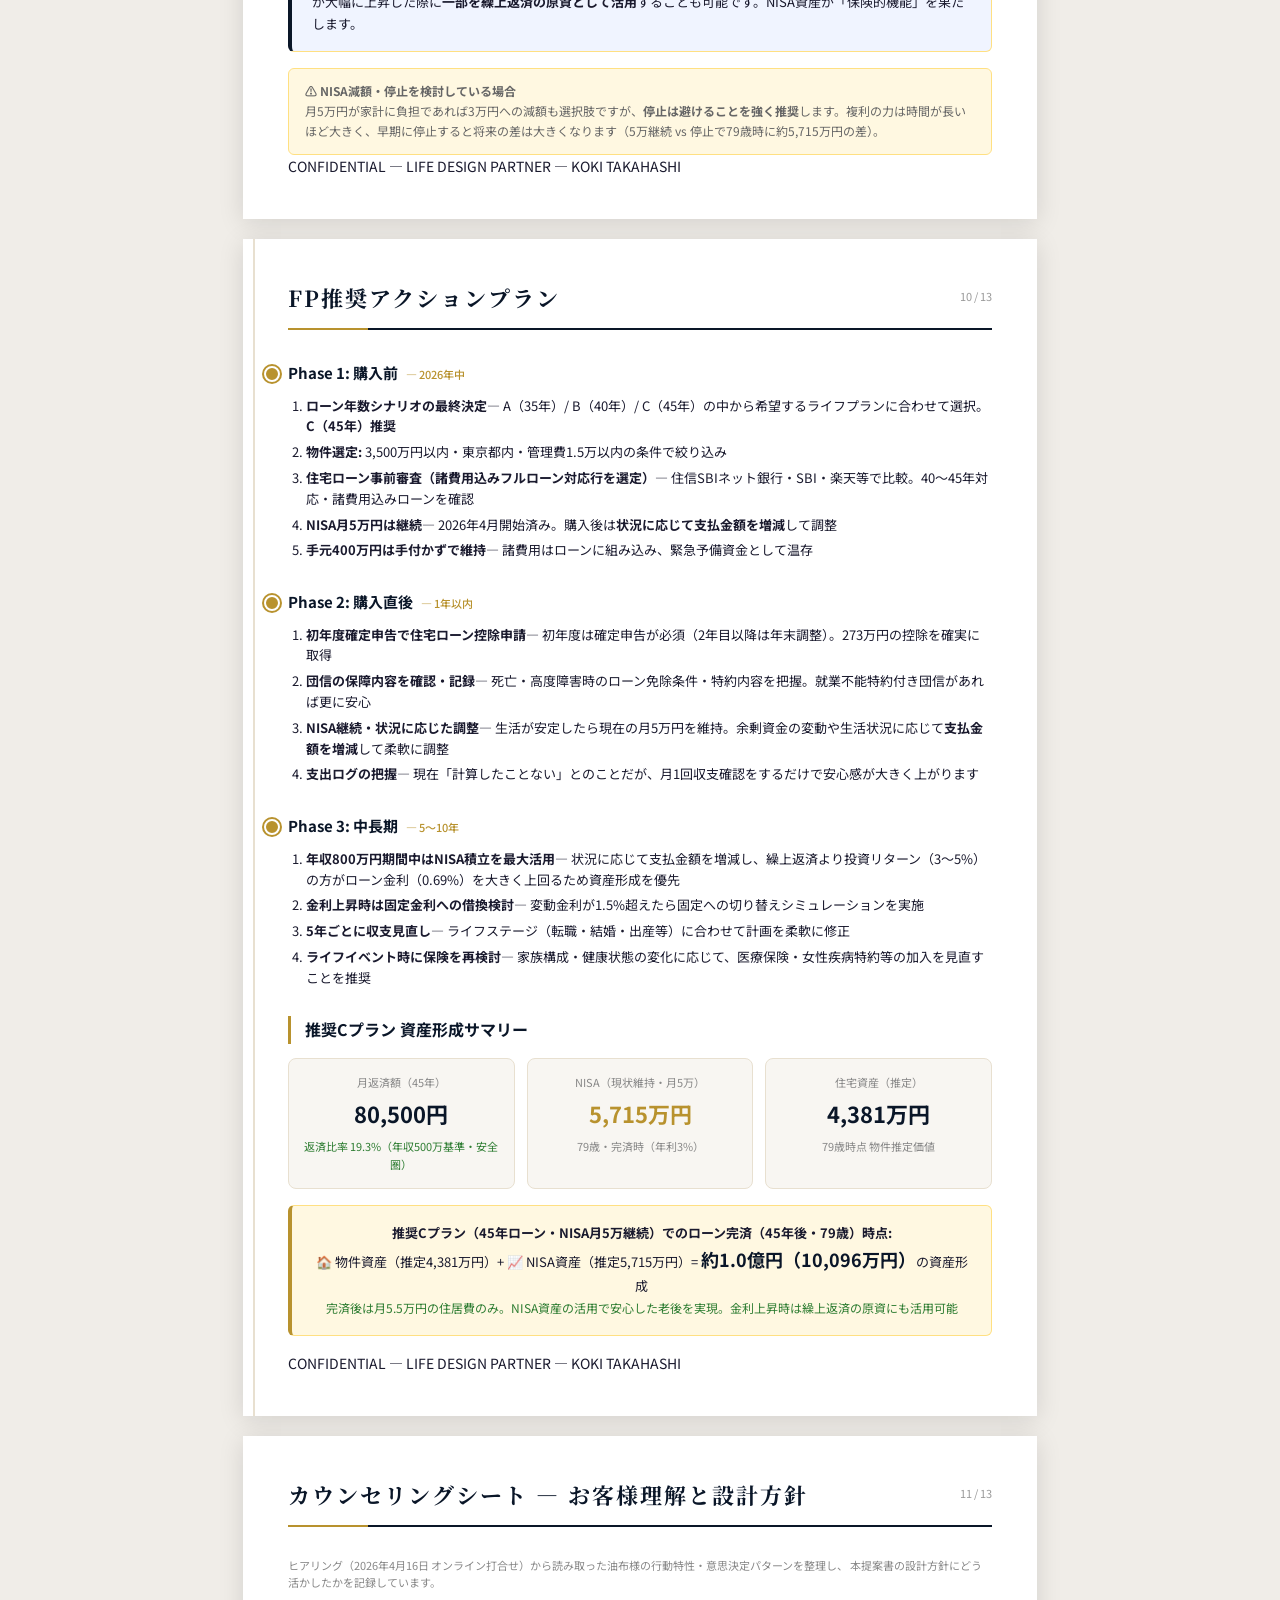
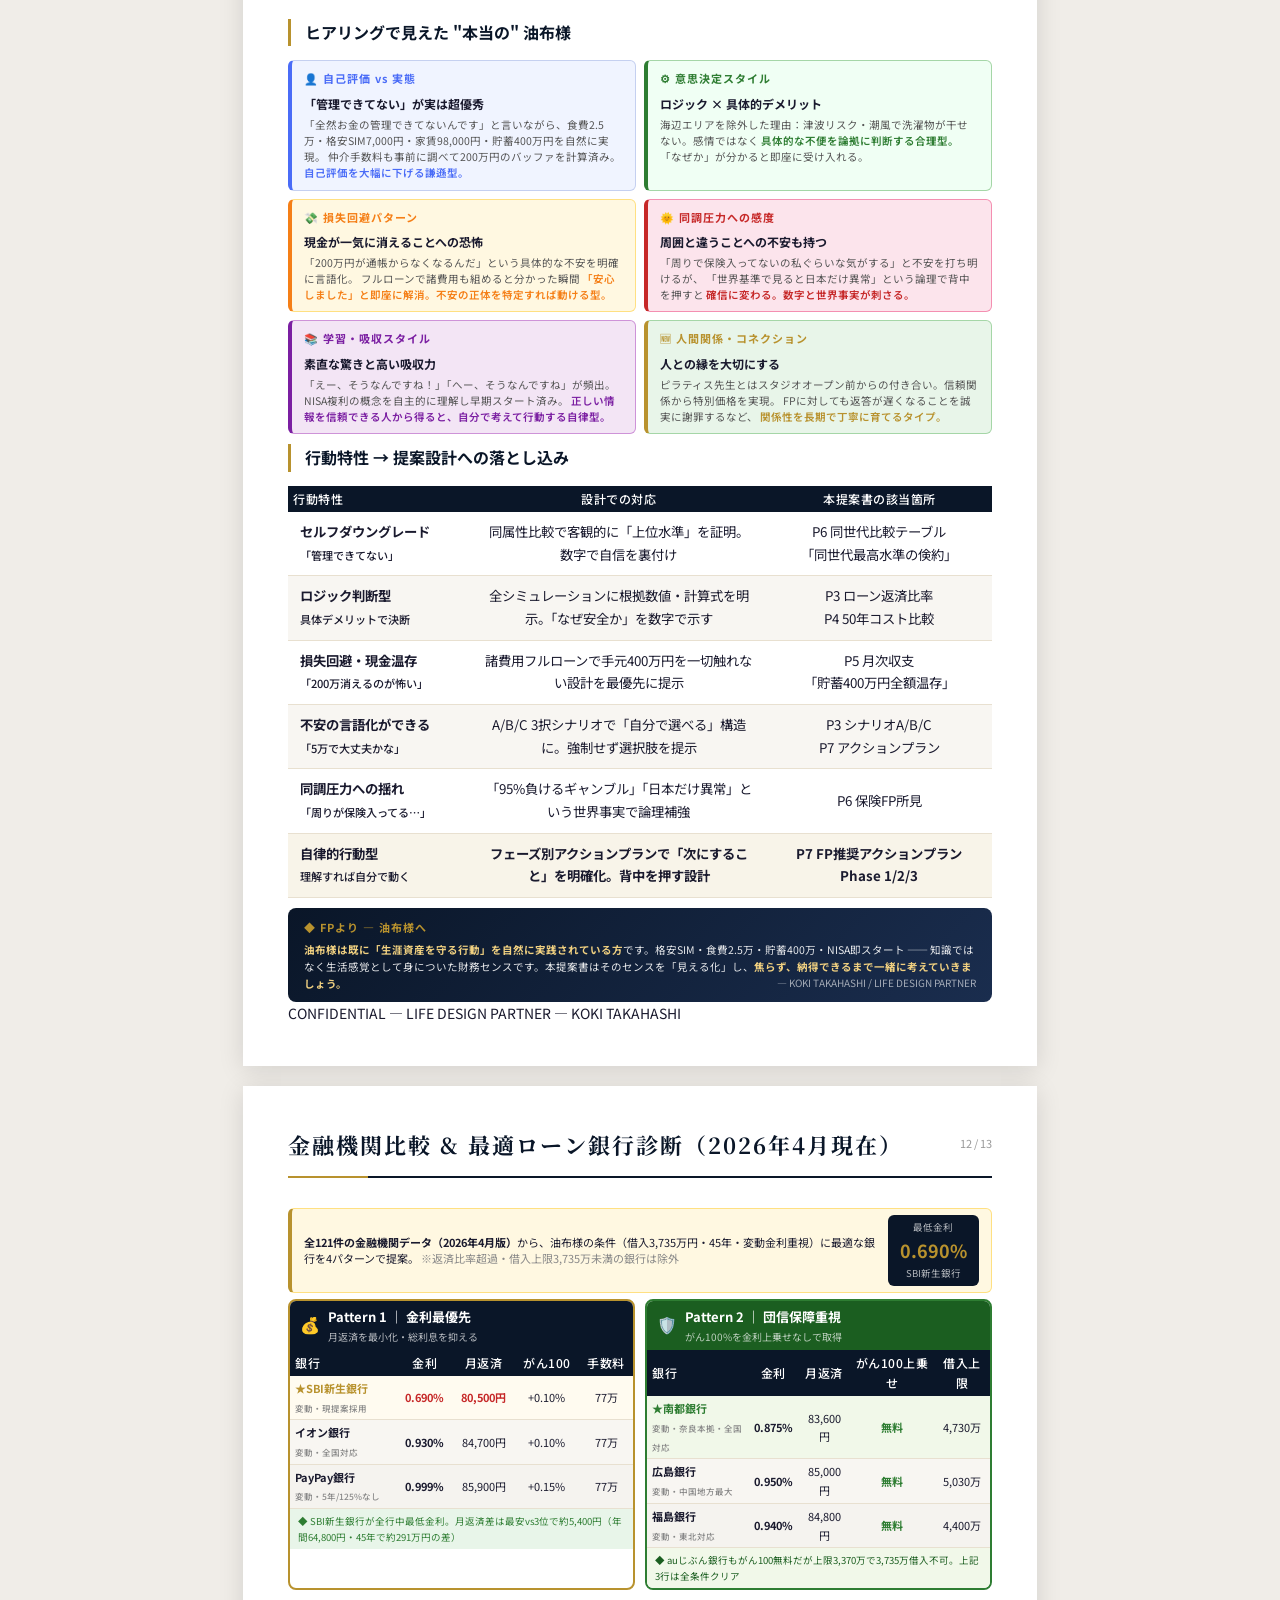
==== commit 5296fd47: "fix: 油布様意向削除 + NISA戦略を増減表現に変更 1. P7 生命保険セクション: 「（油布様意向）」削除    - Before: 「追加保険は加入せず団信のみで対応する方針で設計（油布様" ====
--- a/proposal-yufu.html
+++ b/proposal-yufu.html
@@ -1684,7 +1684,7 @@
 
   <div class="highlight-box" style="border-left-color:var(--success); background:#e8f5e9; padding:10px 14px; margin:8px 0; font-size:11px;">
     <strong>&#127968; 住宅購入で団信が自動付帯 &#8594; 死亡保障の主軸として活用</strong><br>
-    団信により死亡・高度障害時はローン残債が全額免除。<strong>追加保険は加入せず団信のみで対応する方針</strong>で設計（油布様意向）。その分の保険料（月13,000〜18,000円）をNISAに回せば資産形成効率UP。
+    団信により死亡・高度障害時はローン残債が全額免除。<strong>追加保険は加入せず団信のみで対応する方針</strong>で設計。その分の保険料（月13,000〜18,000円）をNISAに回せば資産形成効率UP。
   </div>
 
   <table style="font-size:10pt;">
@@ -1887,7 +1887,7 @@
         <li><strong>ローン年数シナリオの最終決定</strong>&#8212; A（35年）/ B（40年）/ C（45年）の中から希望するライフプランに合わせて選択。<strong>C（45年）推奨</strong></li>
         <li><strong>物件選定:</strong> 3,500万円以内・東京都内・管理費1.5万以内の条件で絞り込み</li>
         <li><strong>住宅ローン事前審査（諸費用込みフルローン対応行を選定）</strong>&#8212; 住信SBIネット銀行・SBI・楽天等で比較。40〜45年対応・諸費用込みローンを確認</li>
-        <li><strong>NISA月5万円は継続</strong>&#8212; 2026年4月開始済み。購入後にシナリオに応じて増額を検討</li>
+        <li><strong>NISA月5万円は継続</strong>&#8212; 2026年4月開始済み。購入後は<strong>状況に応じて支払金額を増減</strong>して調整</li>
         <li><strong>手元400万円は手付かずで維持</strong>&#8212; 諸費用はローンに組み込み、緊急予備資金として温存</li>
       </ol>
     </div>
@@ -1897,7 +1897,7 @@
       <ol class="phase-list">
         <li><strong>初年度確定申告で住宅ローン控除申請</strong>&#8212; 初年度は確定申告が必須（2年目以降は年末調整）。273万円の控除を確実に取得</li>
         <li><strong>団信の保障内容を確認・記録</strong>&#8212; 死亡・高度障害時のローン免除条件・特約内容を把握。就業不能特約付き団信があれば更に安心</li>
-        <li><strong>NISA継続・増額の検討</strong>&#8212; 生活が安定したら現在の月5万円を維持しつつ、余剰に応じて7万円への段階的増額を検討</li>
+        <li><strong>NISA継続・状況に応じた調整</strong>&#8212; 生活が安定したら現在の月5万円を維持。余剰資金の変動や生活状況に応じて<strong>支払金額を増減</strong>して柔軟に調整</li>
         <li><strong>支出ログの把握</strong>&#8212; 現在「計算したことない」とのことだが、月1回収支確認をするだけで安心感が大きく上がります</li>
       </ol>
     </div>
@@ -1905,7 +1905,7 @@
     <div class="timeline-phase">
       <div class="phase-title">Phase 3: 中長期<span>&#8212; 5〜10年</span></div>
       <ol class="phase-list">
-        <li><strong>年収800万円期間中はNISA増額を最優先</strong>&#8212; 繰上返済より投資リターン（3〜5%）の方がローン金利（0.69%）を大きく上回るため有利</li>
+        <li><strong>年収800万円期間中はNISA積立を最大活用</strong>&#8212; 状況に応じて支払金額を増減し、繰上返済より投資リターン（3〜5%）の方がローン金利（0.69%）を大きく上回るため資産形成を優先</li>
         <li><strong>金利上昇時は固定金利への借換検討</strong>&#8212; 変動金利が1.5%超えたら固定への切り替えシミュレーションを実施</li>
         <li><strong>5年ごとに収支見直し</strong>&#8212; ライフステージ（転職・結婚・出産等）に合わせて計画を柔軟に修正</li>
         <li><strong>ライフイベント時に保険を再検討</strong>&#8212; 家族構成・健康状態の変化に応じて、医療保険・女性疾病特約等の加入を見直すことを推奨</li>
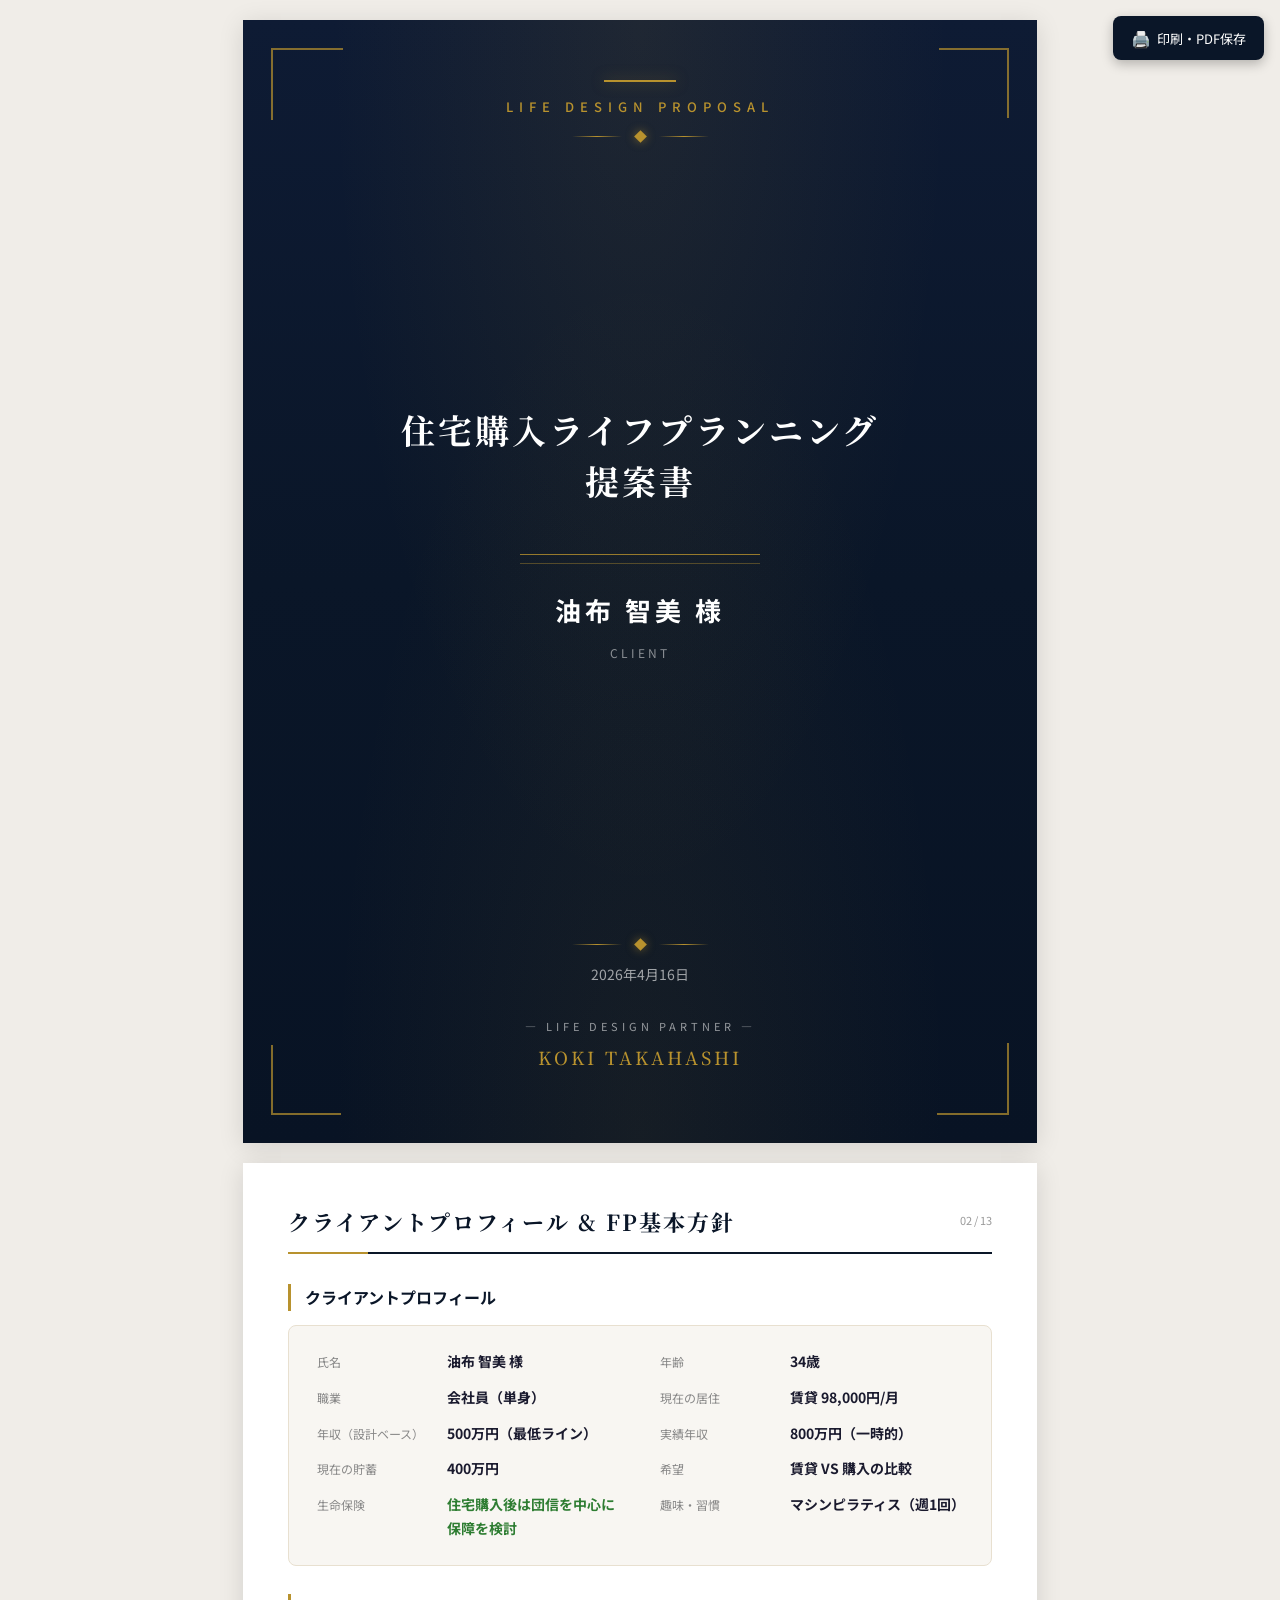
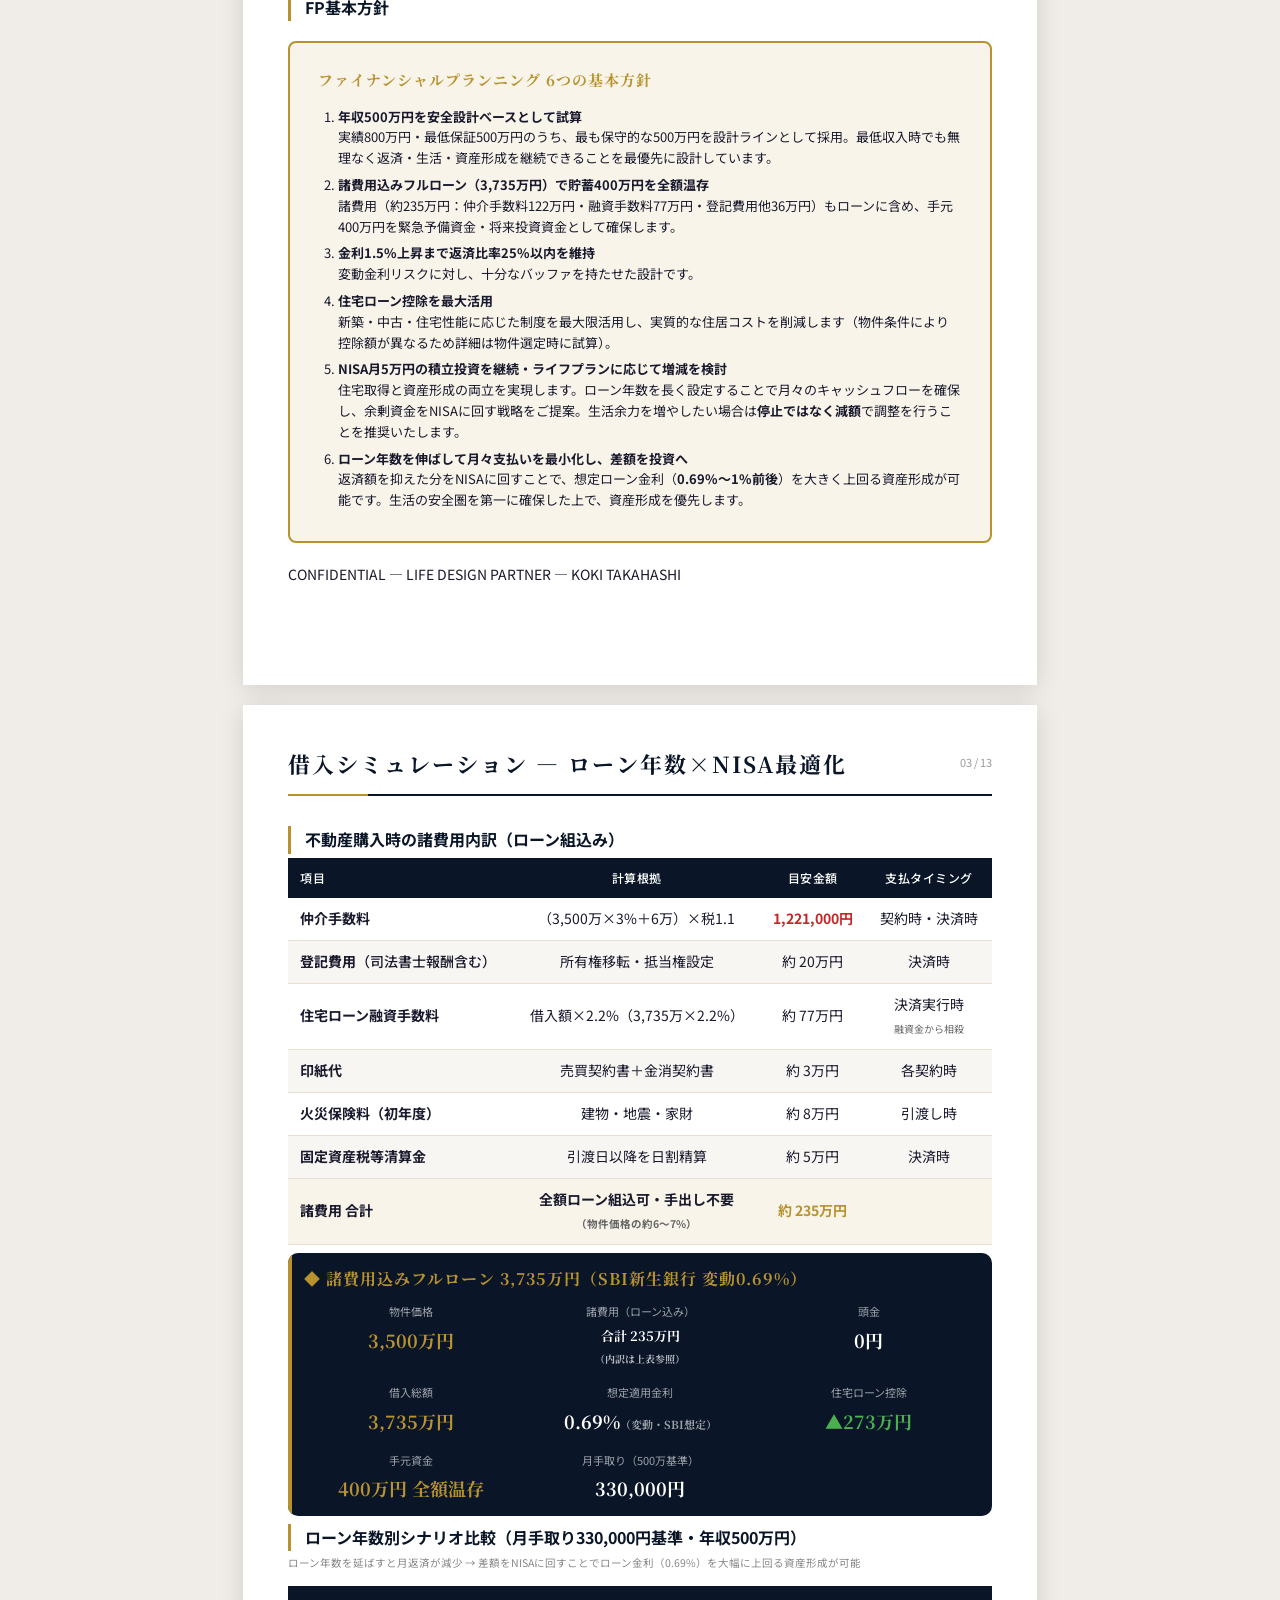
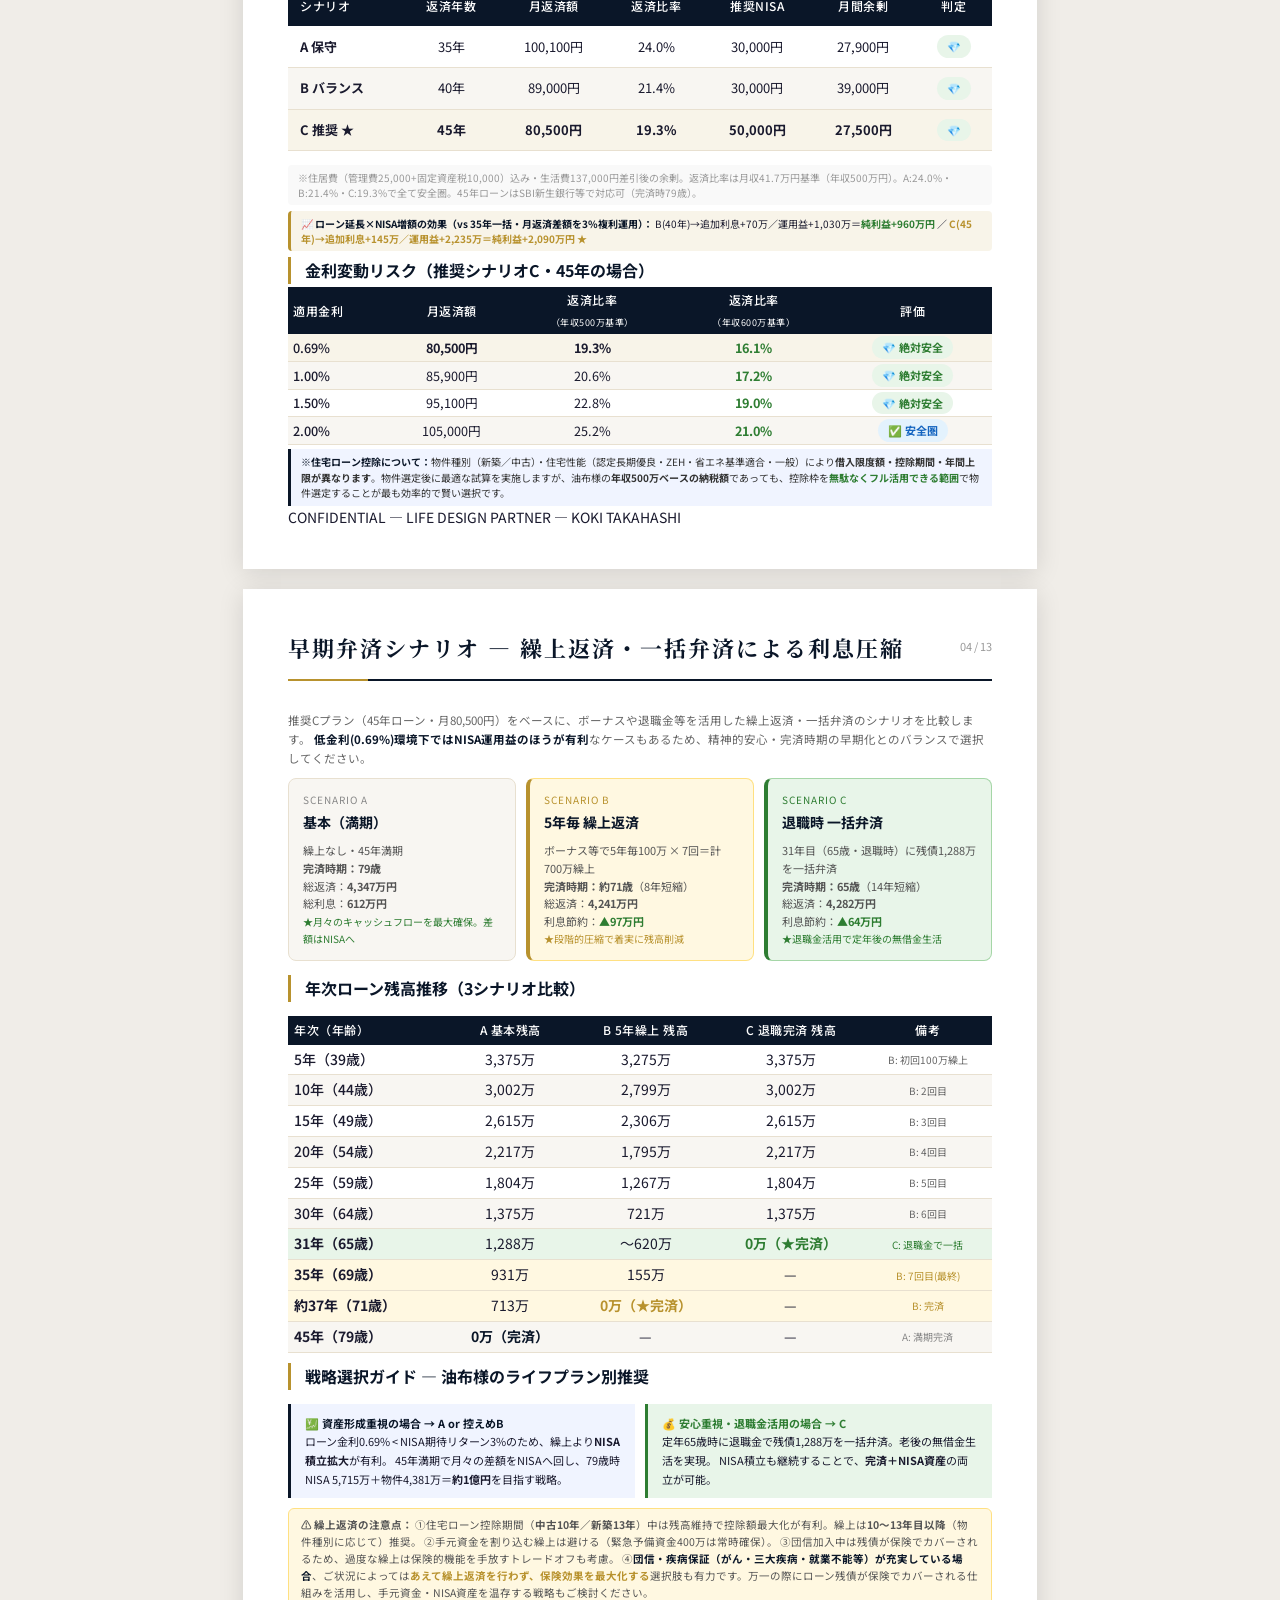
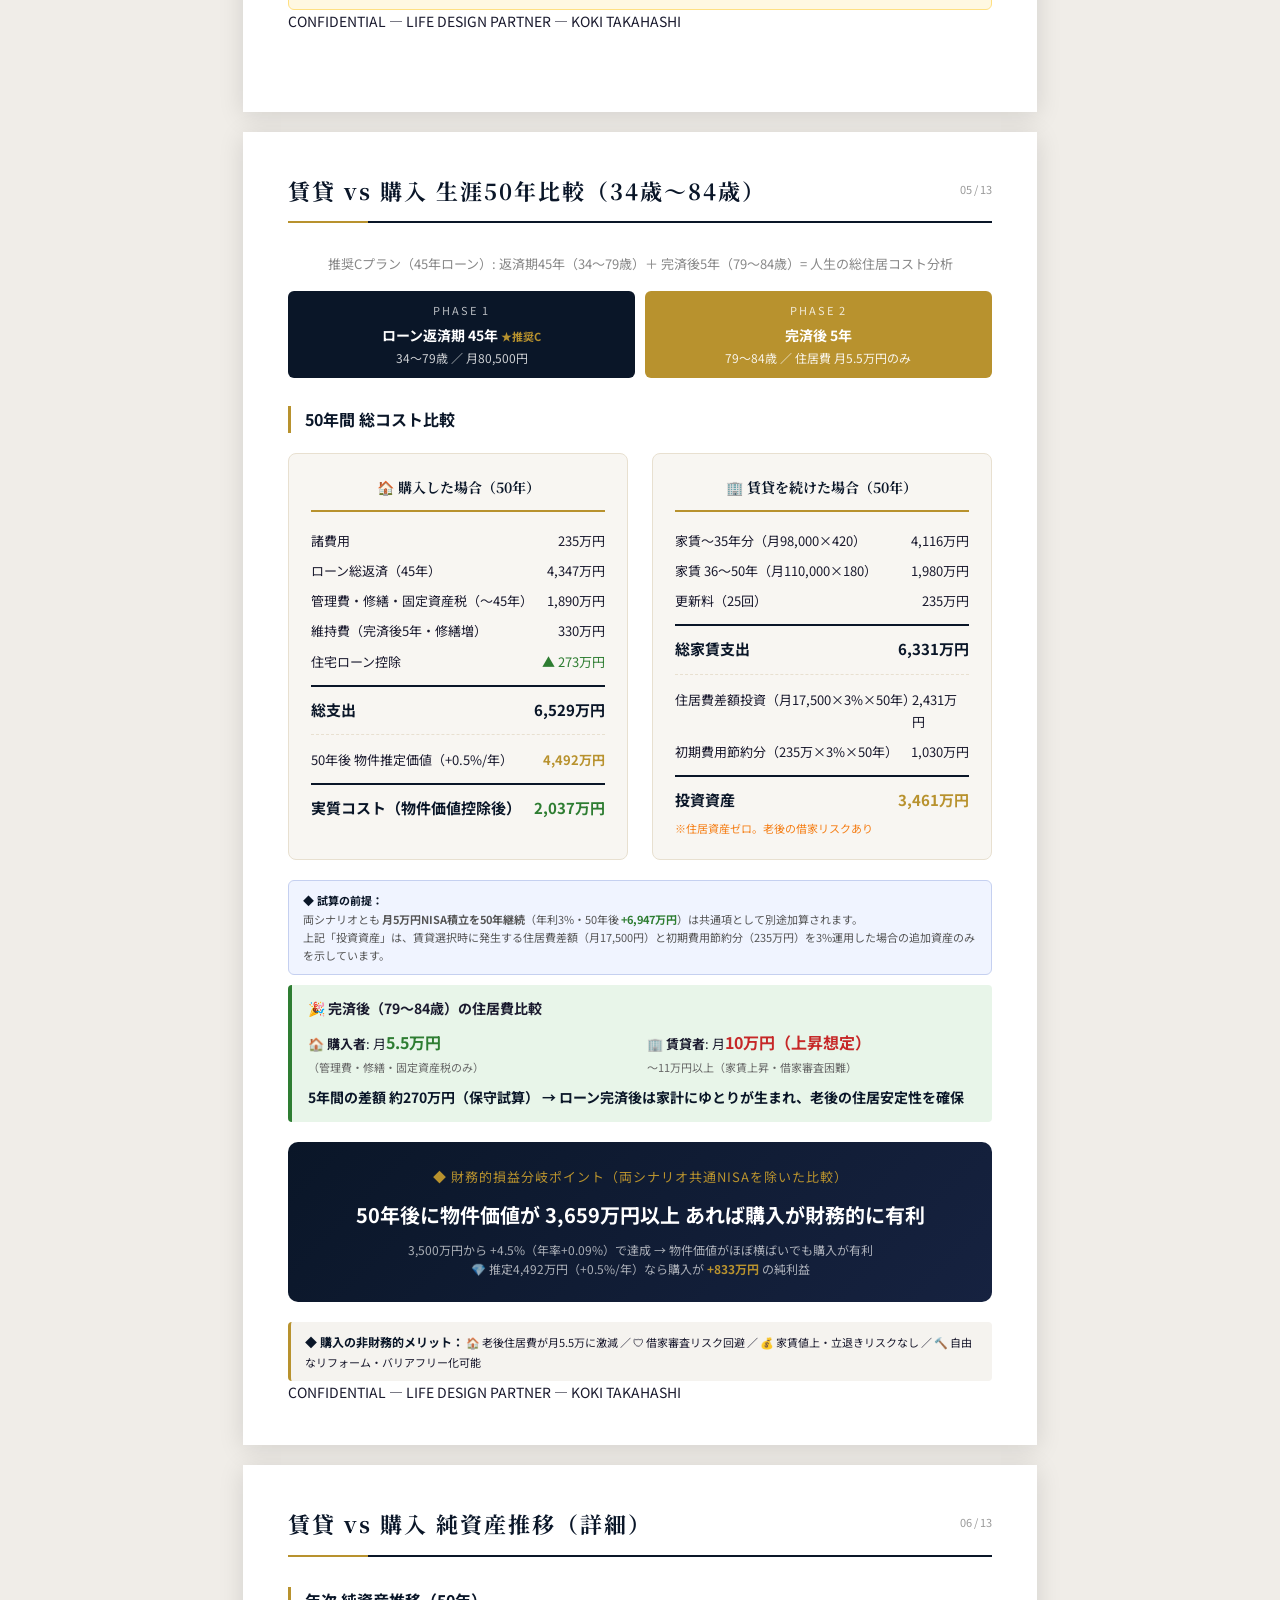
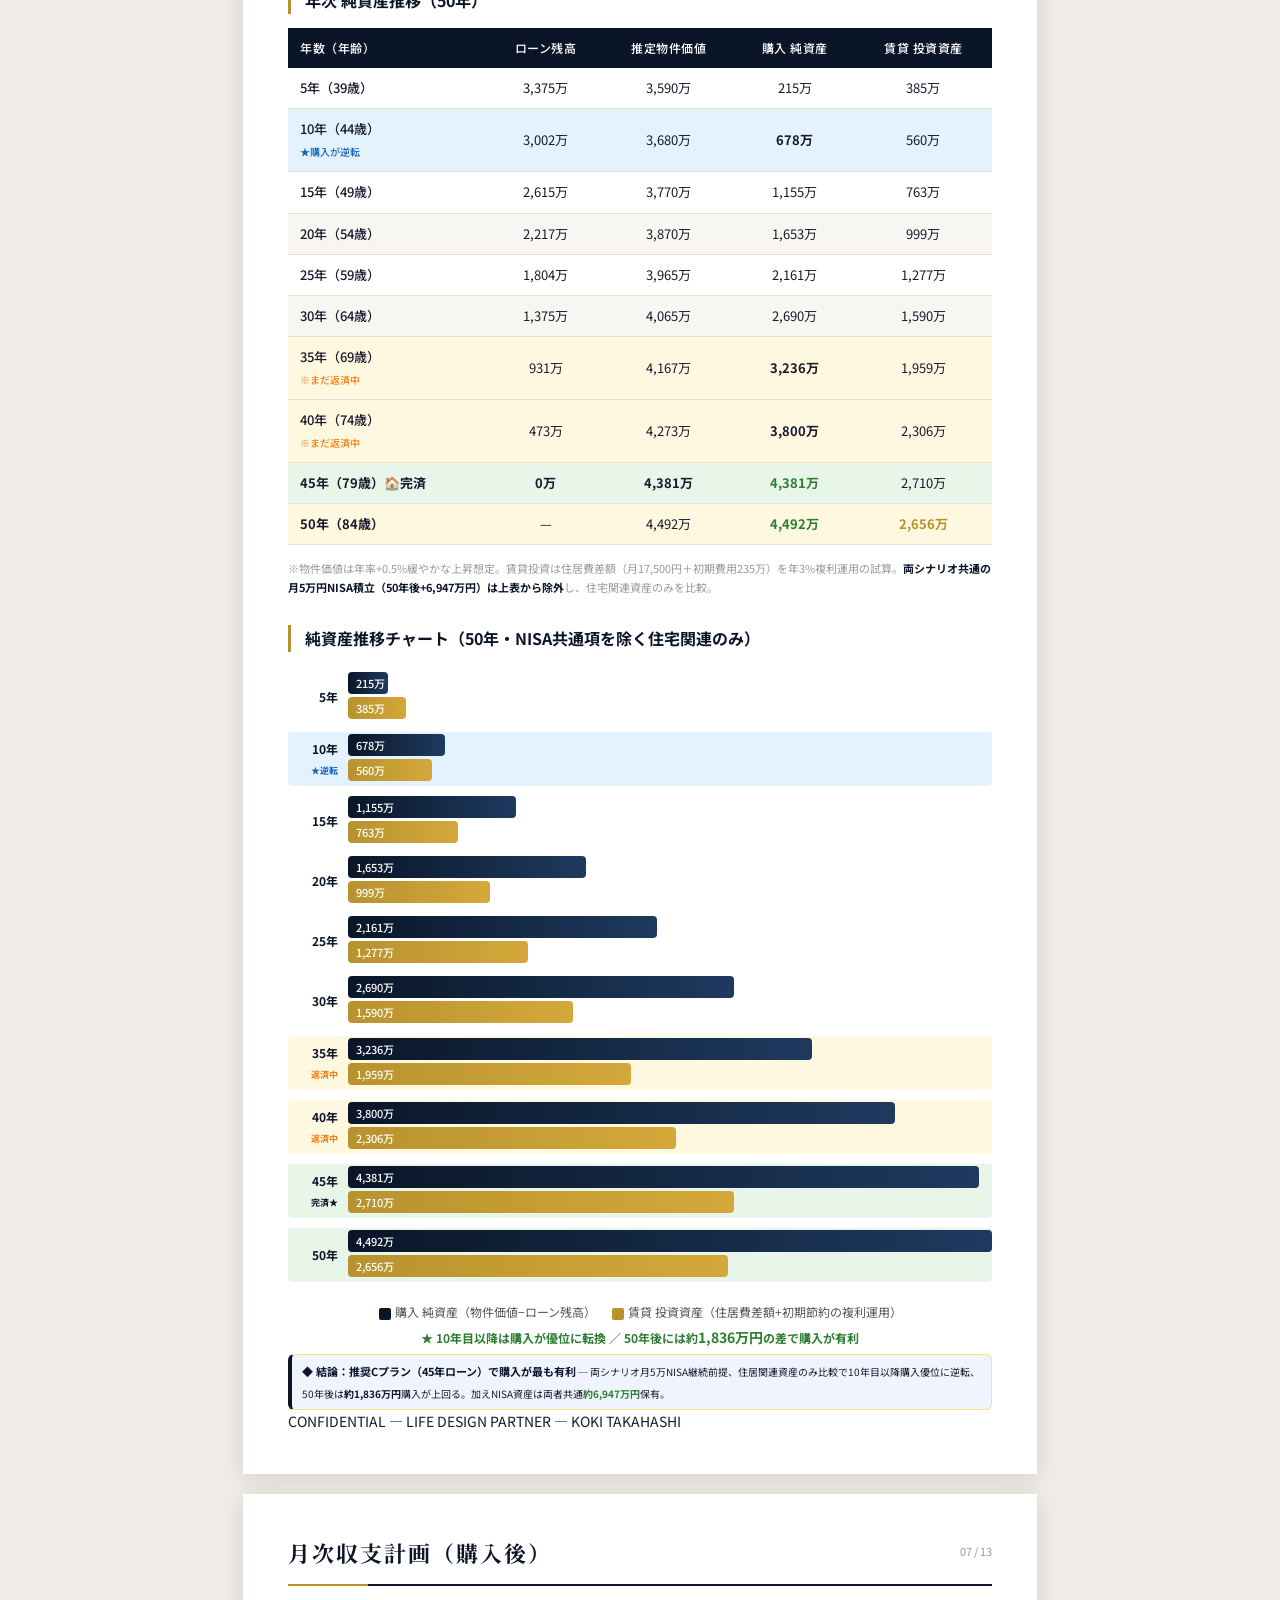
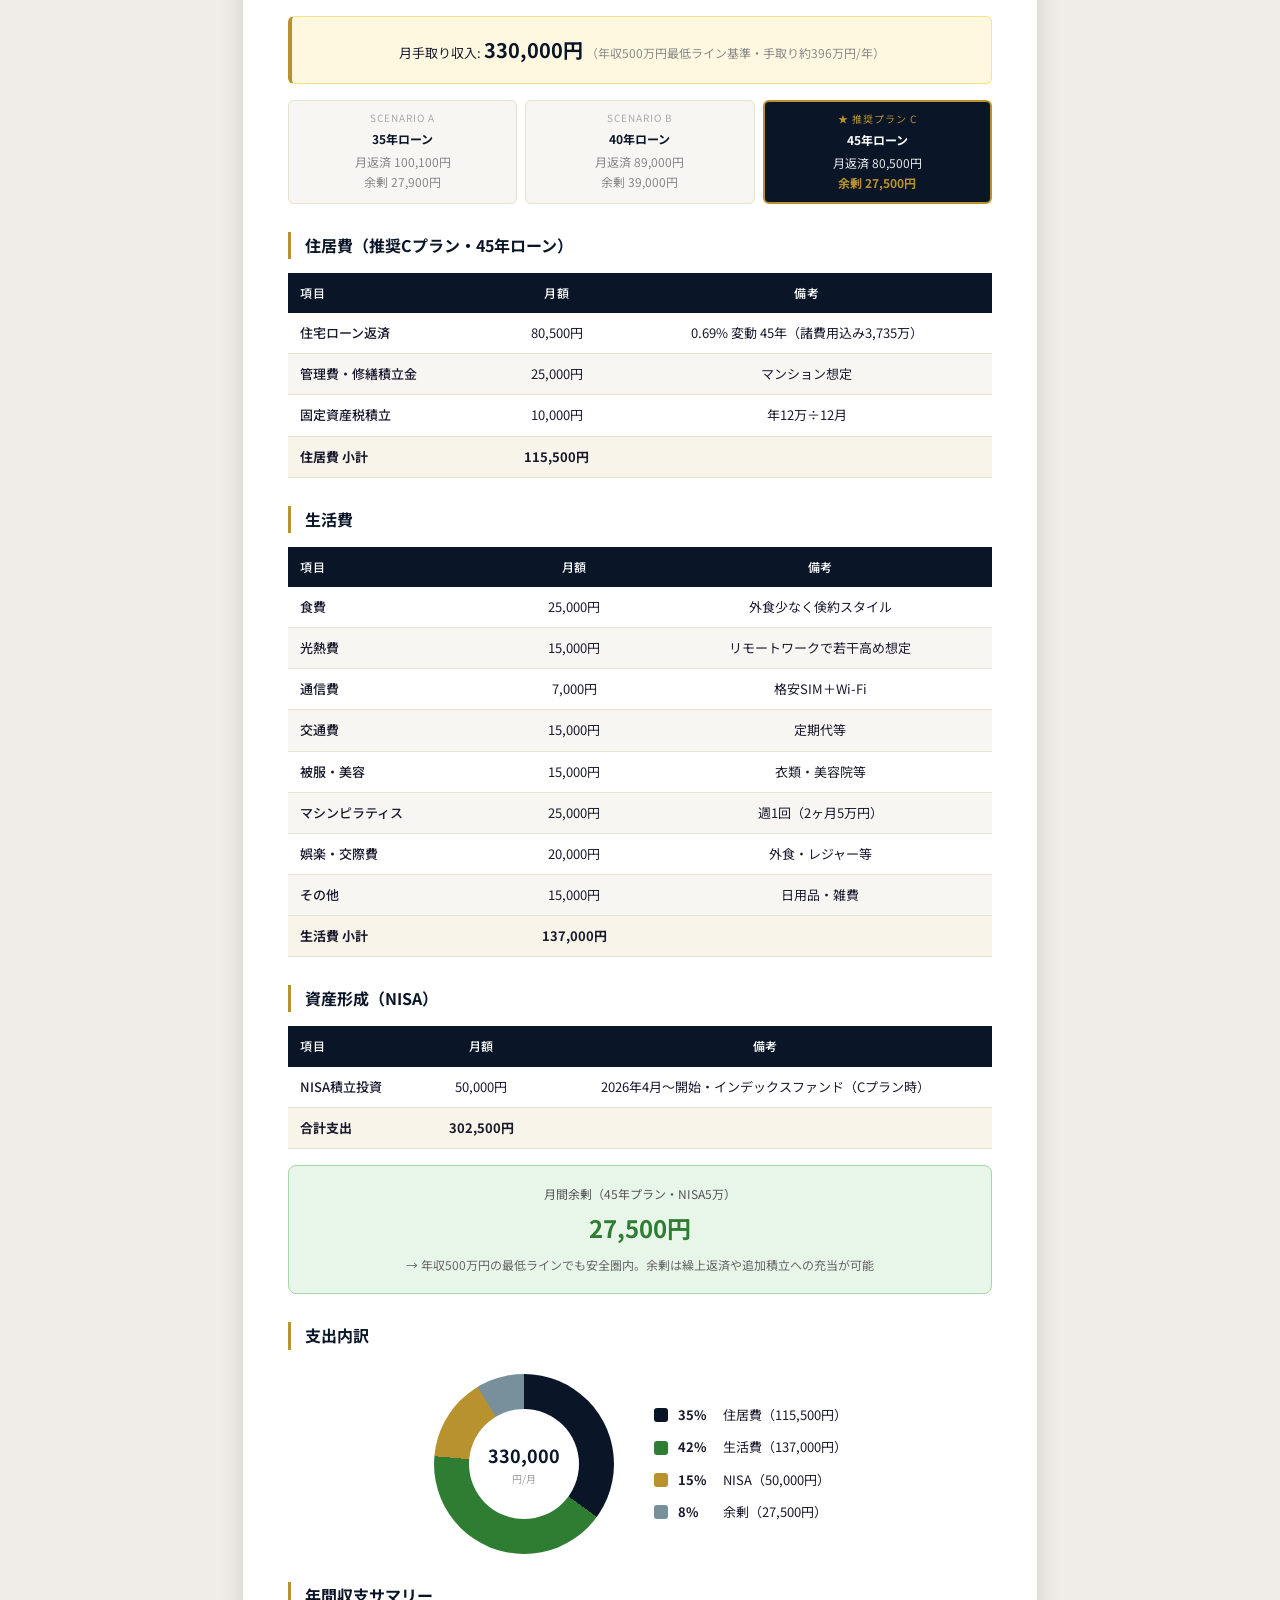
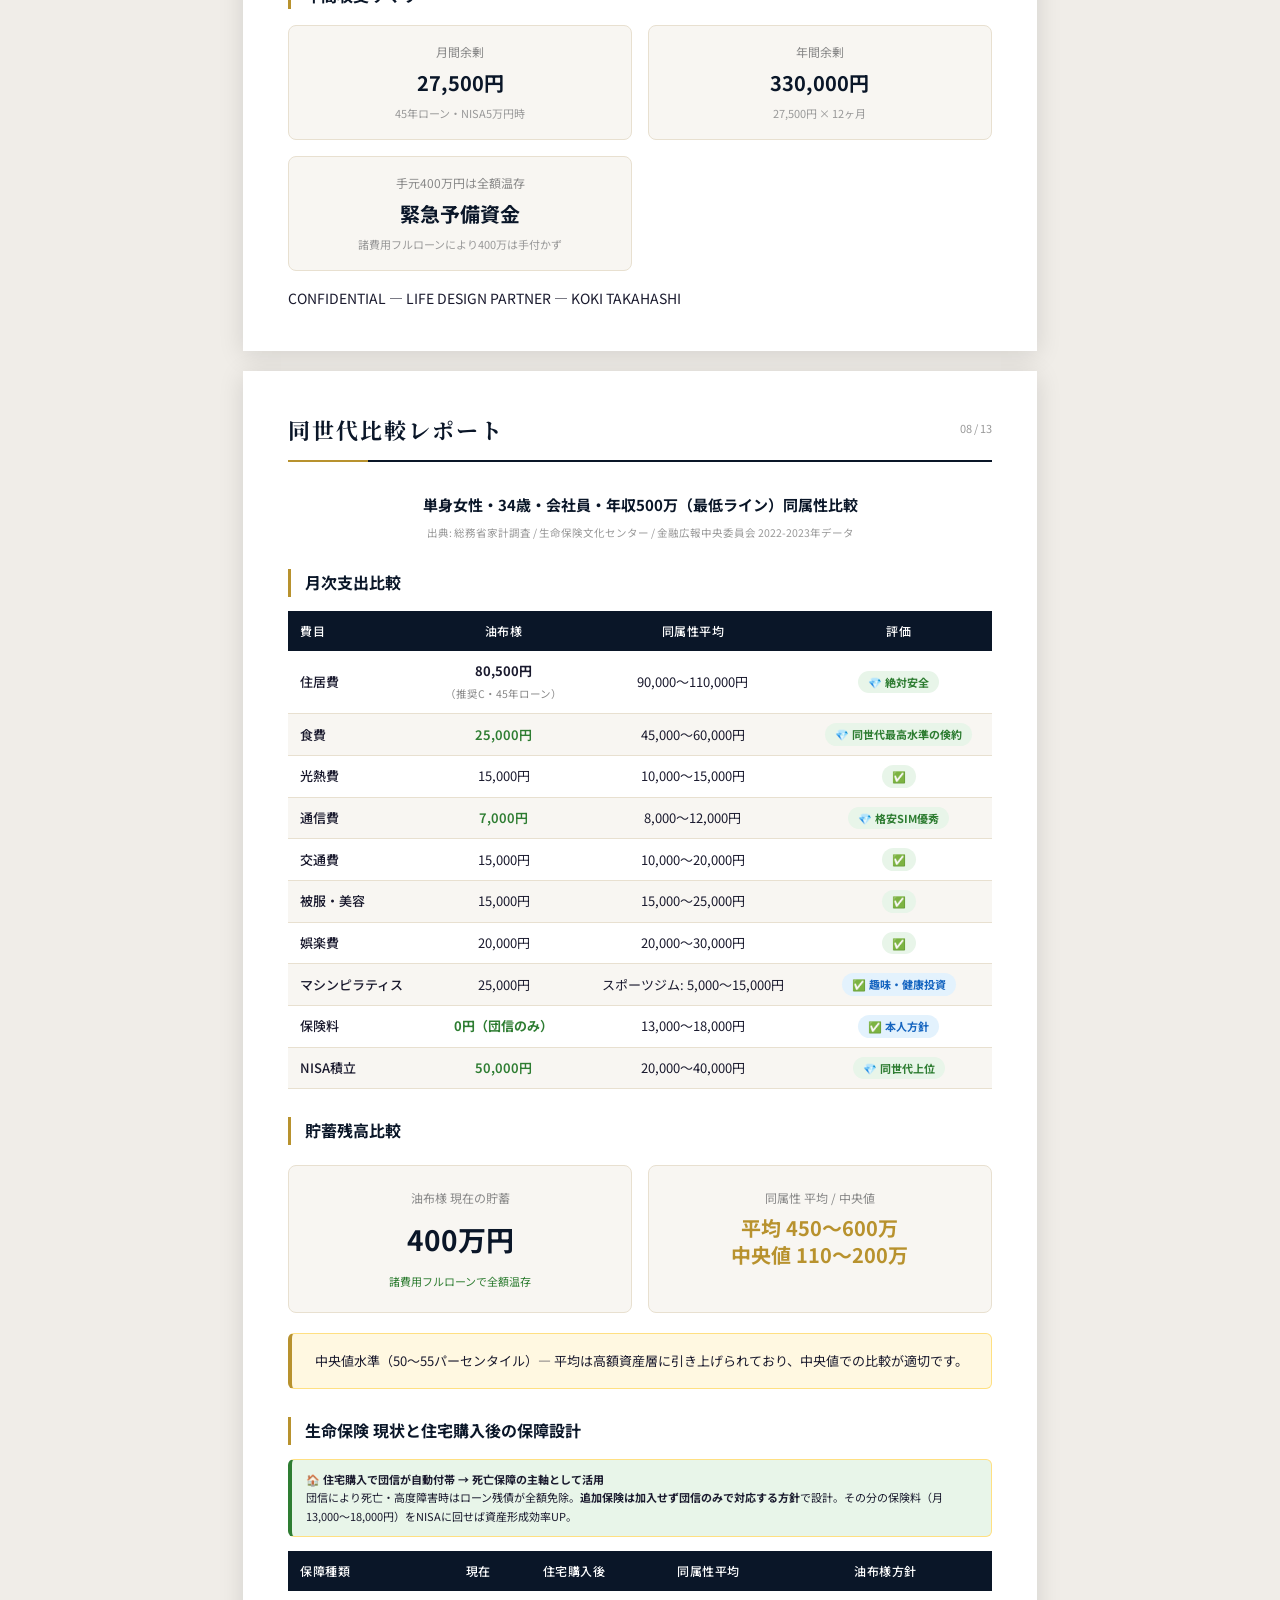
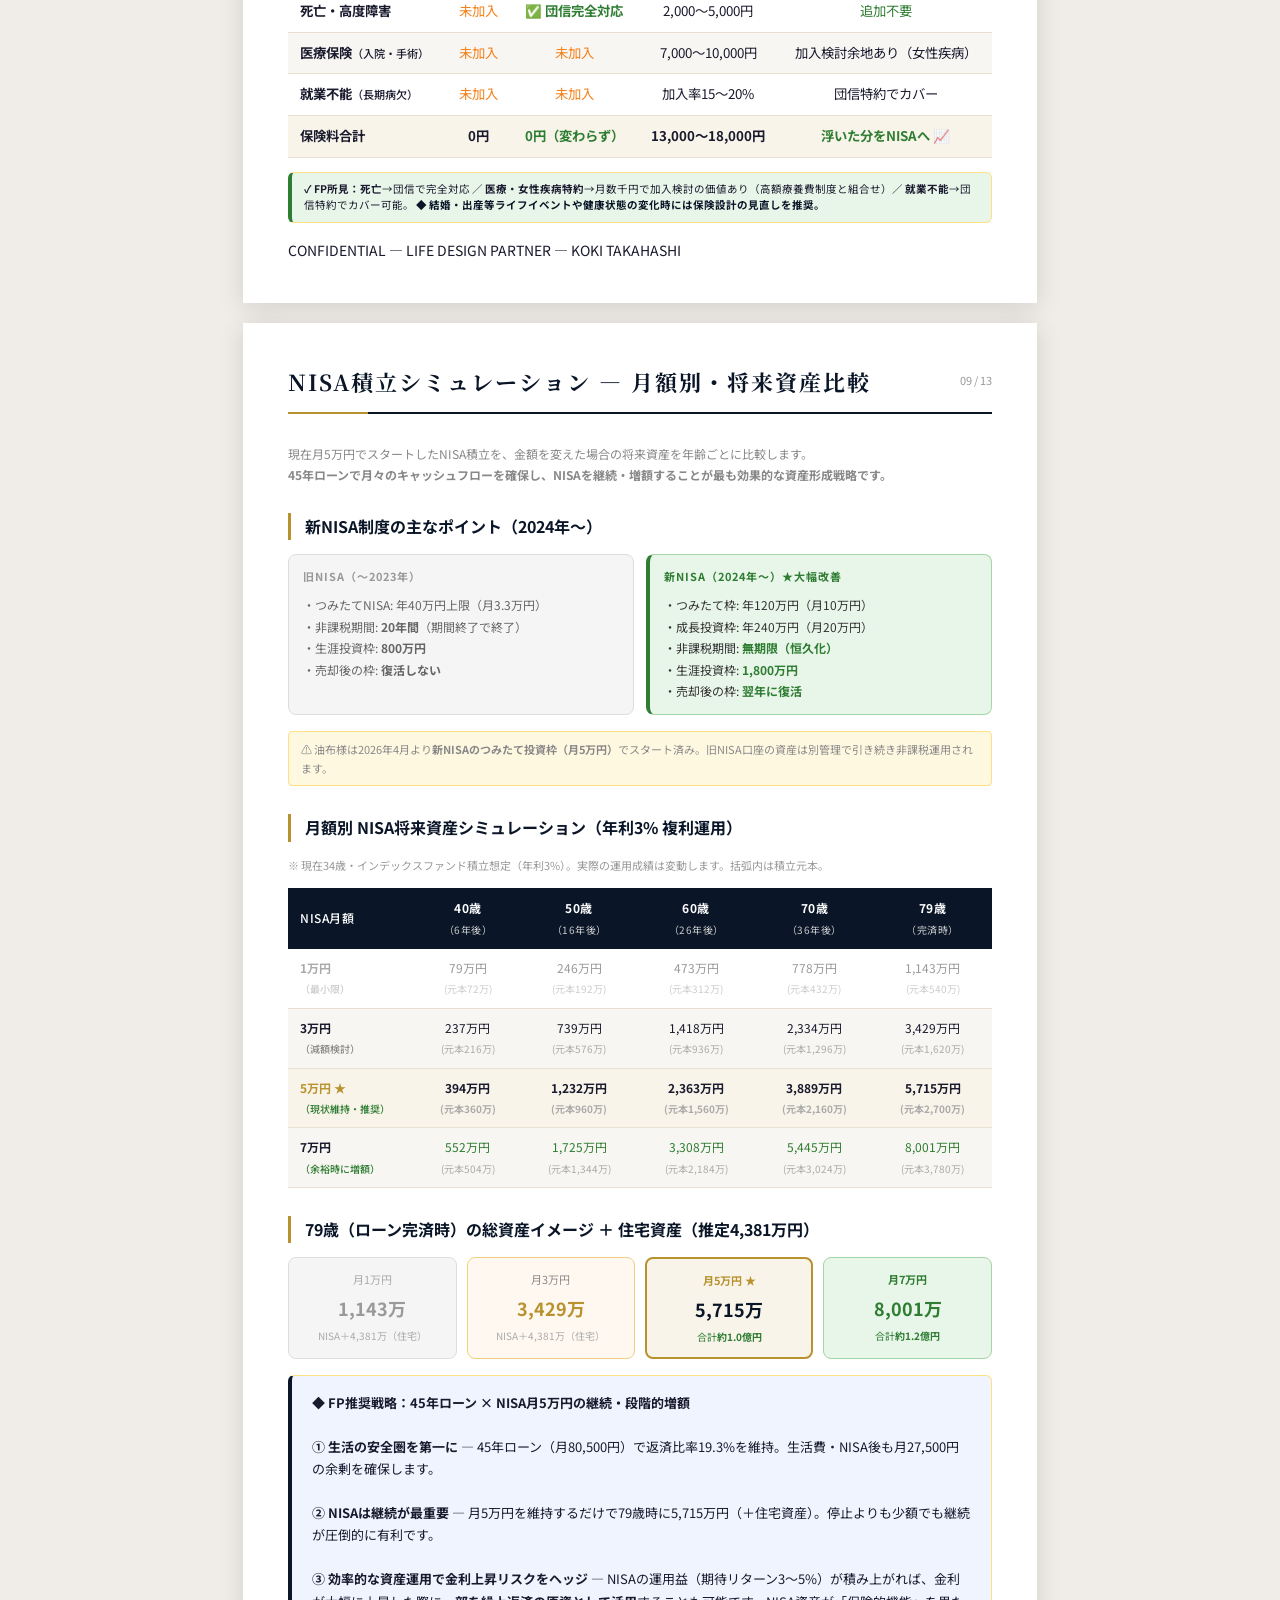
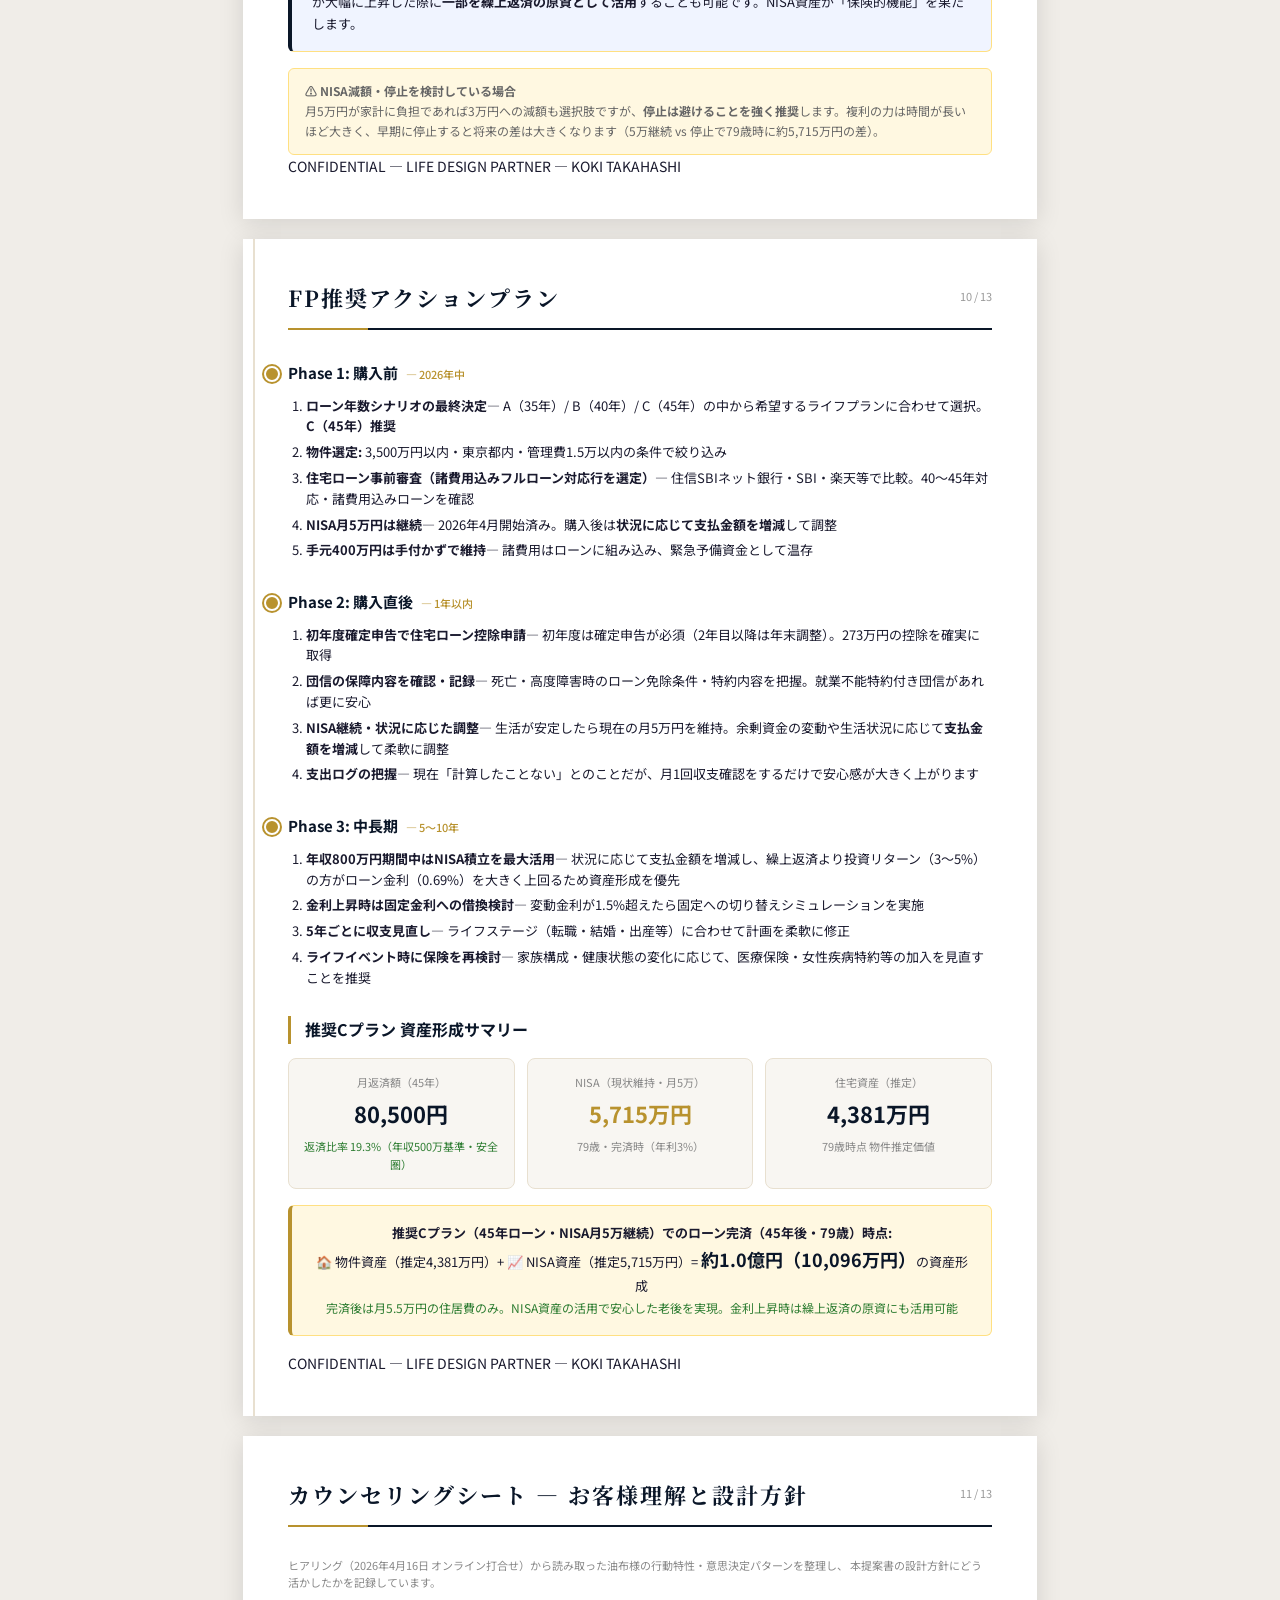
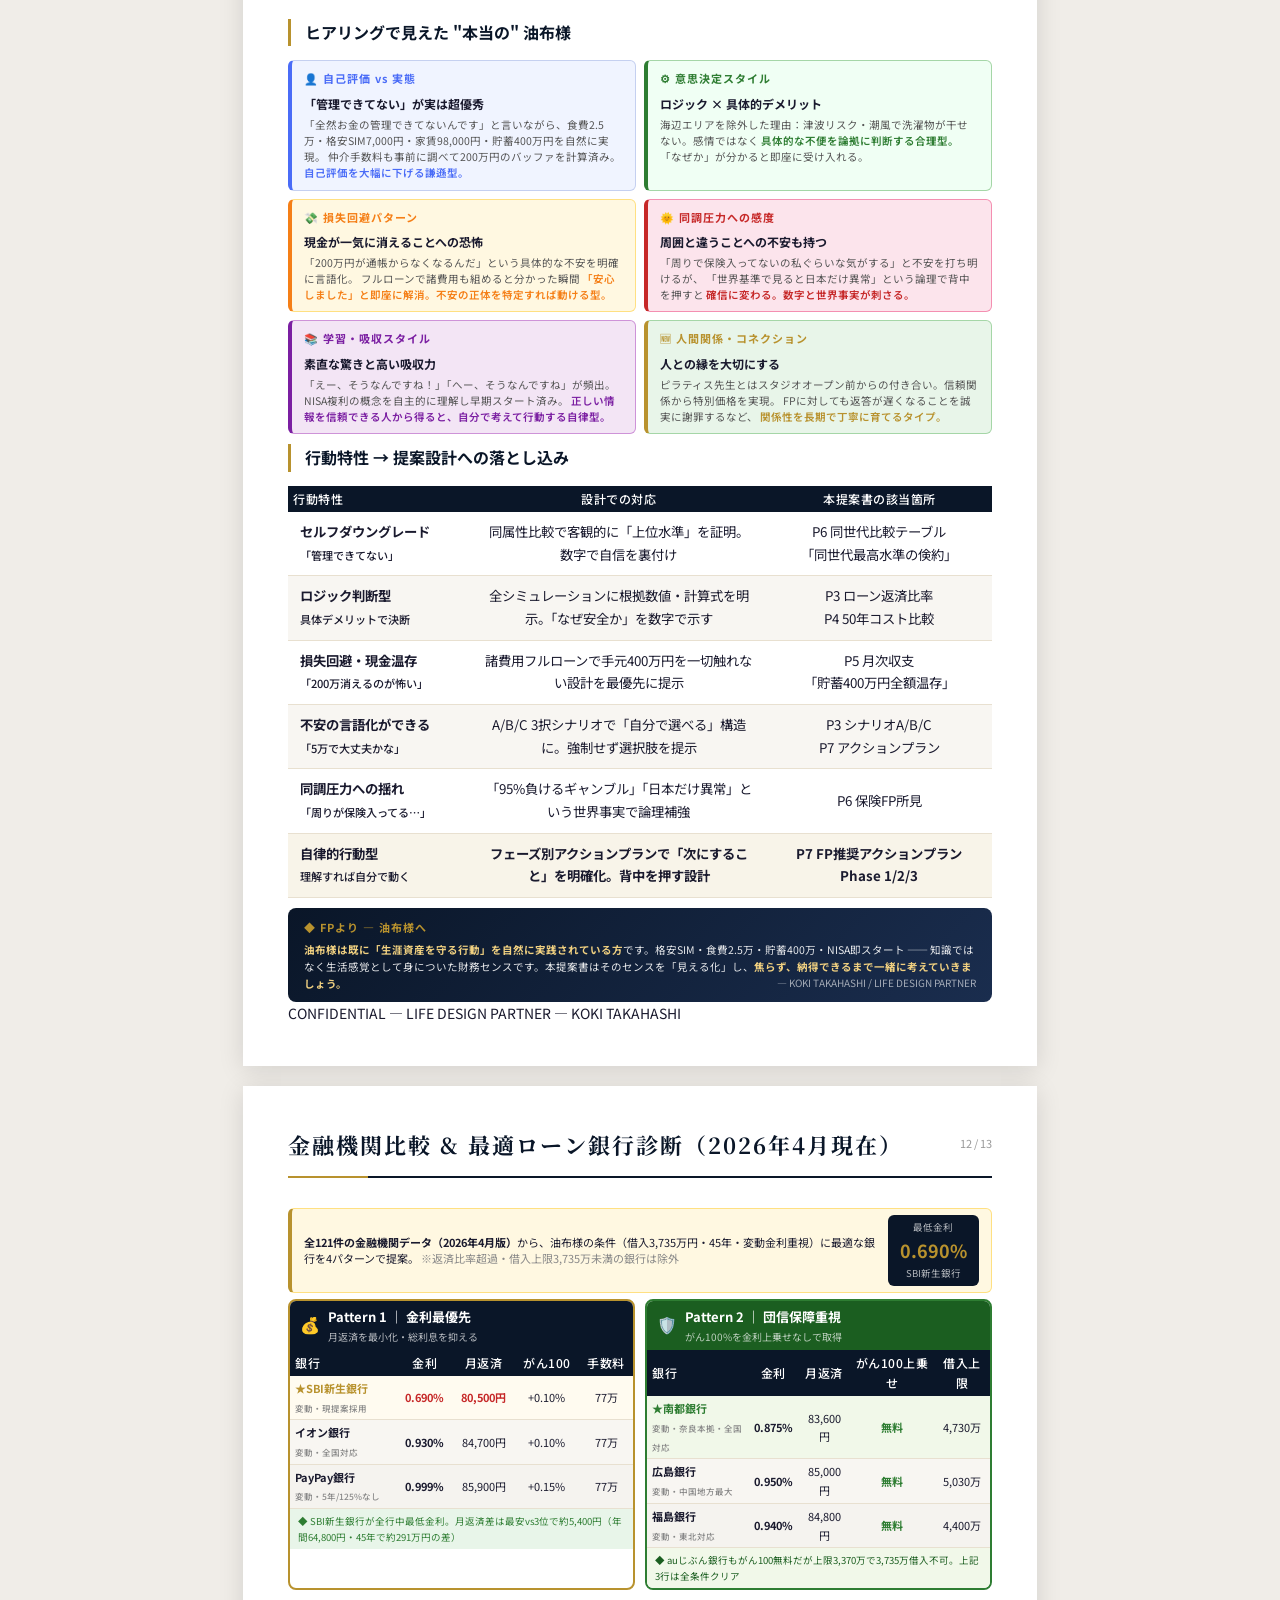
==== commit 347b6bac: "fix(P4): 繰上返済注意点の拡充 (中古10年対応 + 保険効果最大化) P4 早期弁済シナリオ・繰上返済の注意点セクション 2点修正:  1. 控除期間の条件付き表記に変更:    Befor" ====
--- a/proposal-yufu.html
+++ b/proposal-yufu.html
@@ -1261,9 +1261,10 @@
 
   <div style="background:#fff8e1; border:1px solid #ffe082; border-radius:6px; padding:8px 12px; margin-top:10px; font-size:10.5px; line-height:1.6; color:#555;">
     <strong>&#9888; 繰上返済の注意点：</strong>
-    ①住宅ローン控除期間（13年）中は残高維持で控除額最大化が有利。繰上は14年目以降推奨。
+    ①住宅ローン控除期間（<strong>中古10年／新築13年</strong>）中は残高維持で控除額最大化が有利。繰上は<strong>10〜13年目以降</strong>（物件種別に応じて）推奨。
     ②手元資金を割り込む繰上は避ける（緊急予備資金400万は常時確保）。
     ③団信加入中は残債が保険でカバーされるため、過度な繰上は保険的機能を手放すトレードオフも考慮。
+    ④<strong style="color:var(--primary);">団信・疾病保証（がん・三大疾病・就業不能等）が充実している場合</strong>、ご状況によっては<strong style="color:var(--accent);">あえて繰上返済を行わず、保険効果を最大化する</strong>選択肢も有力です。万一の際にローン残債が保険でカバーされる仕組みを活用し、手元資金・NISA資産を温存する戦略もご検討ください。
   </div>
 
   <div class="page-footer">
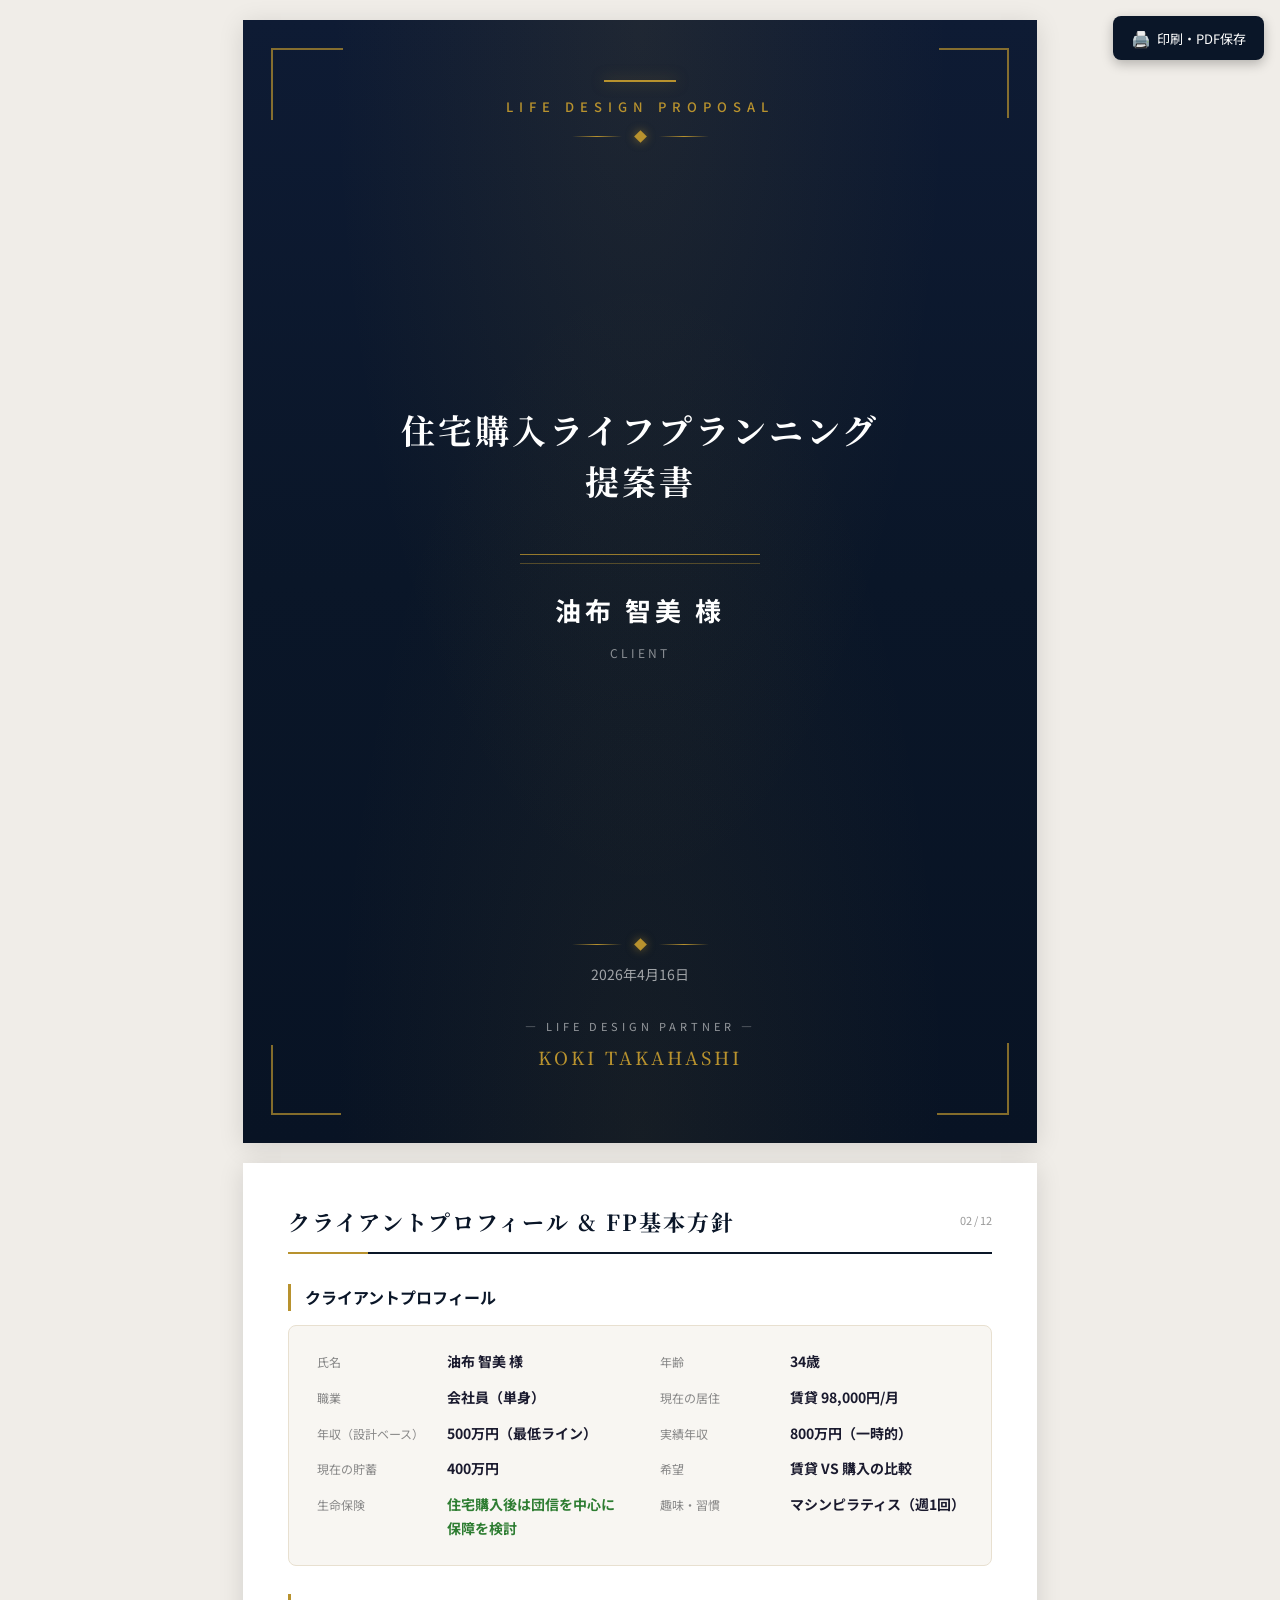
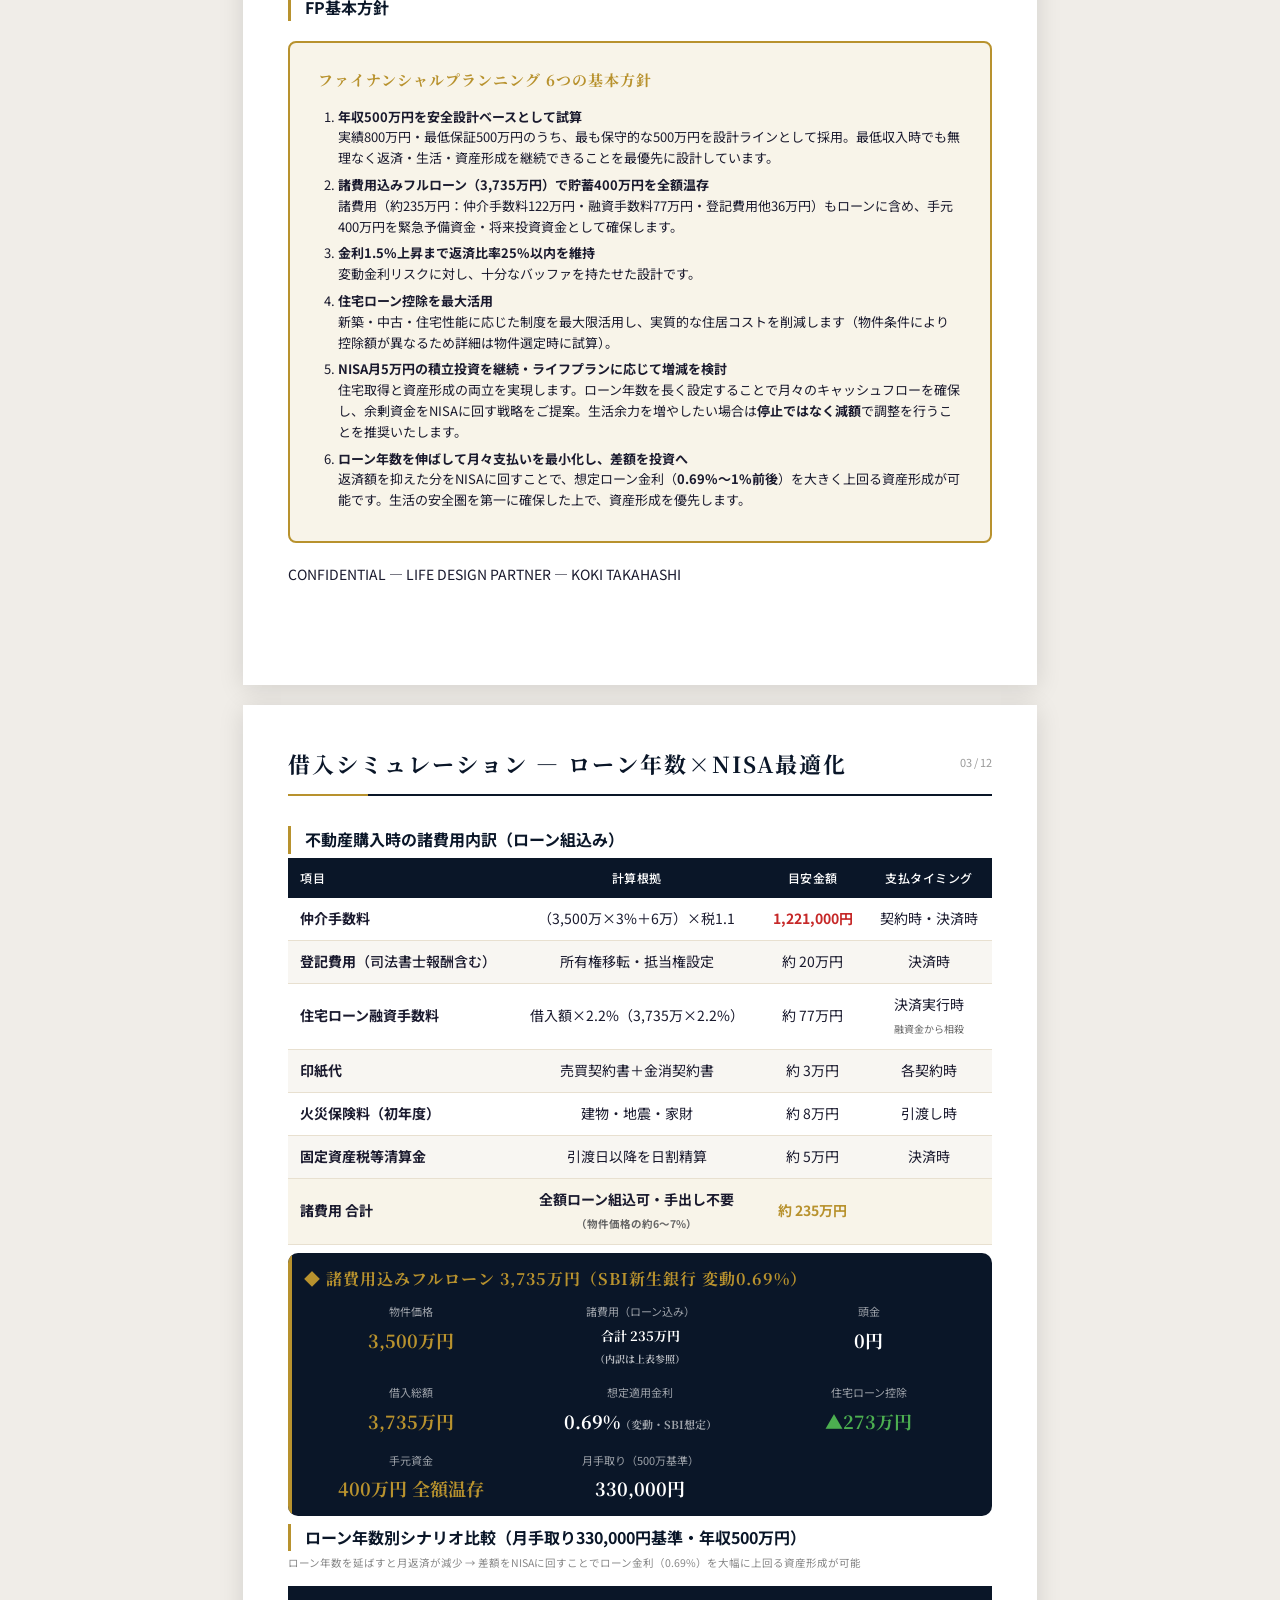
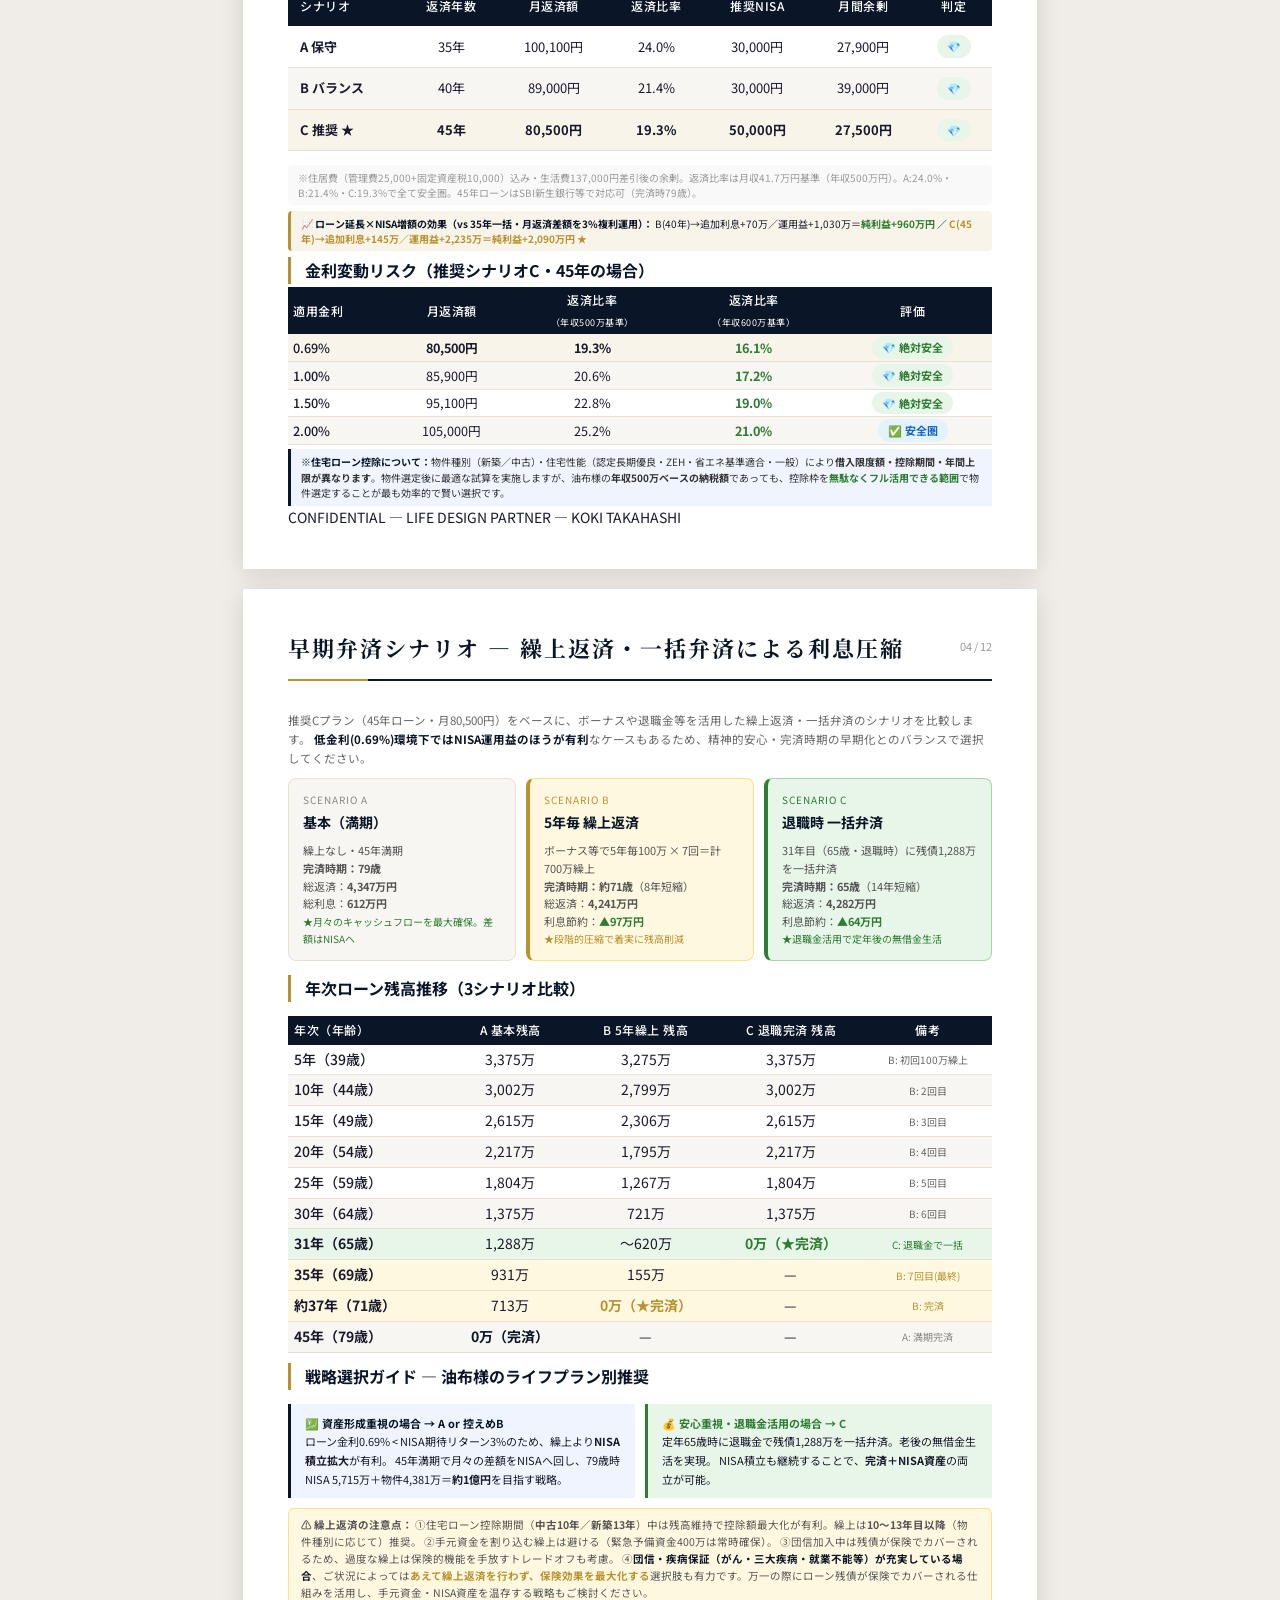
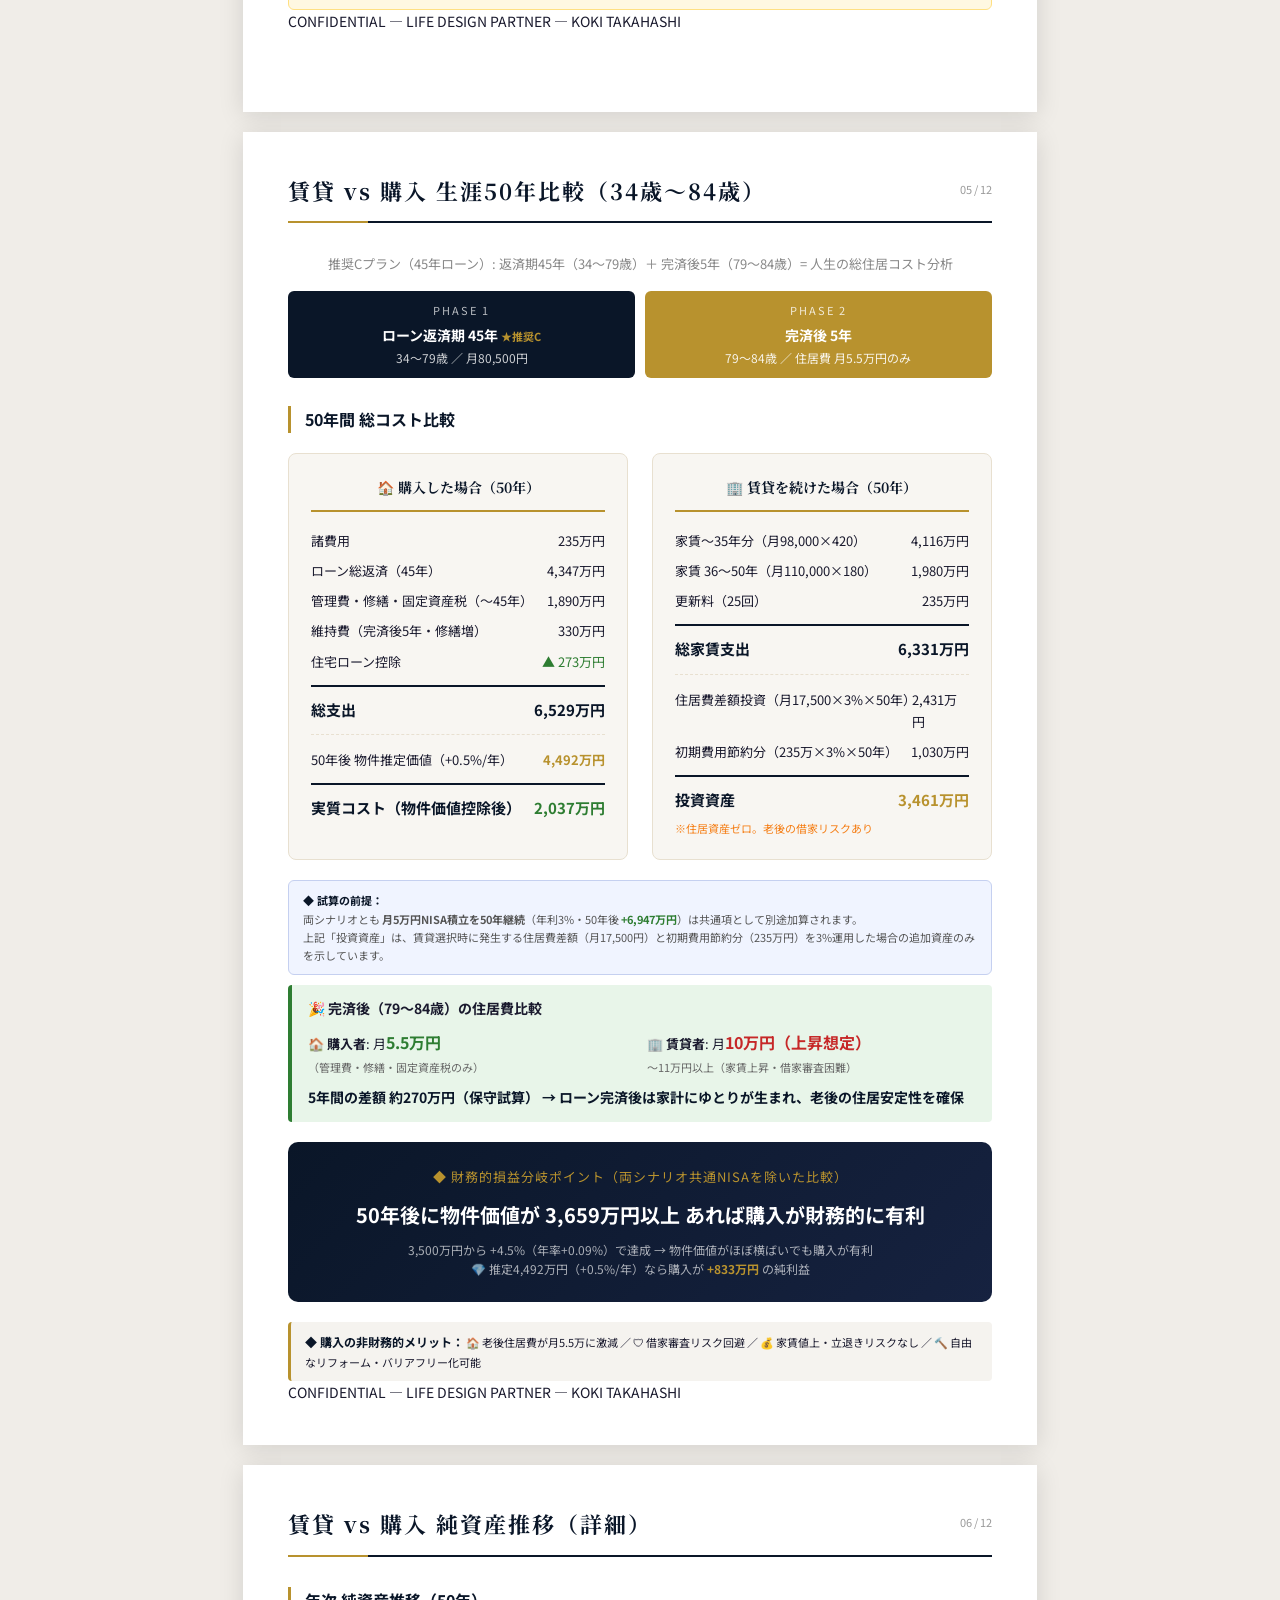
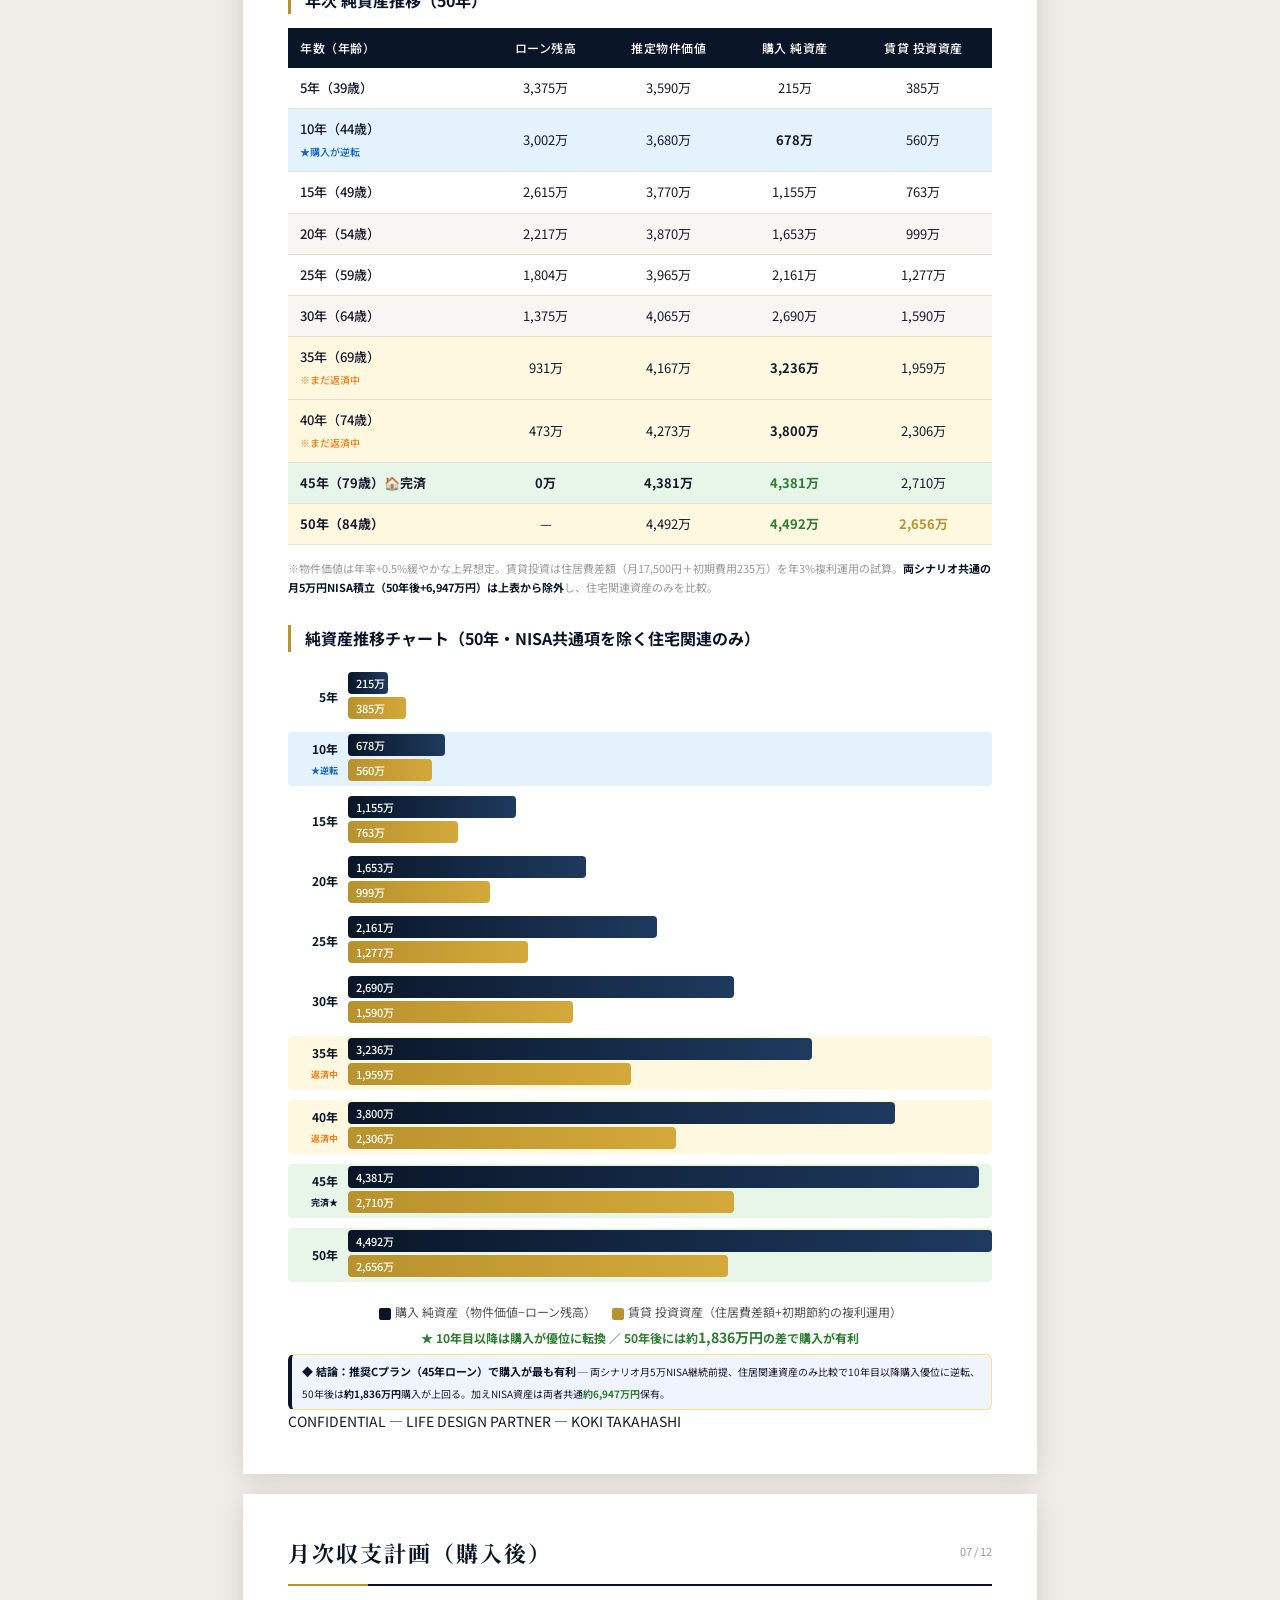
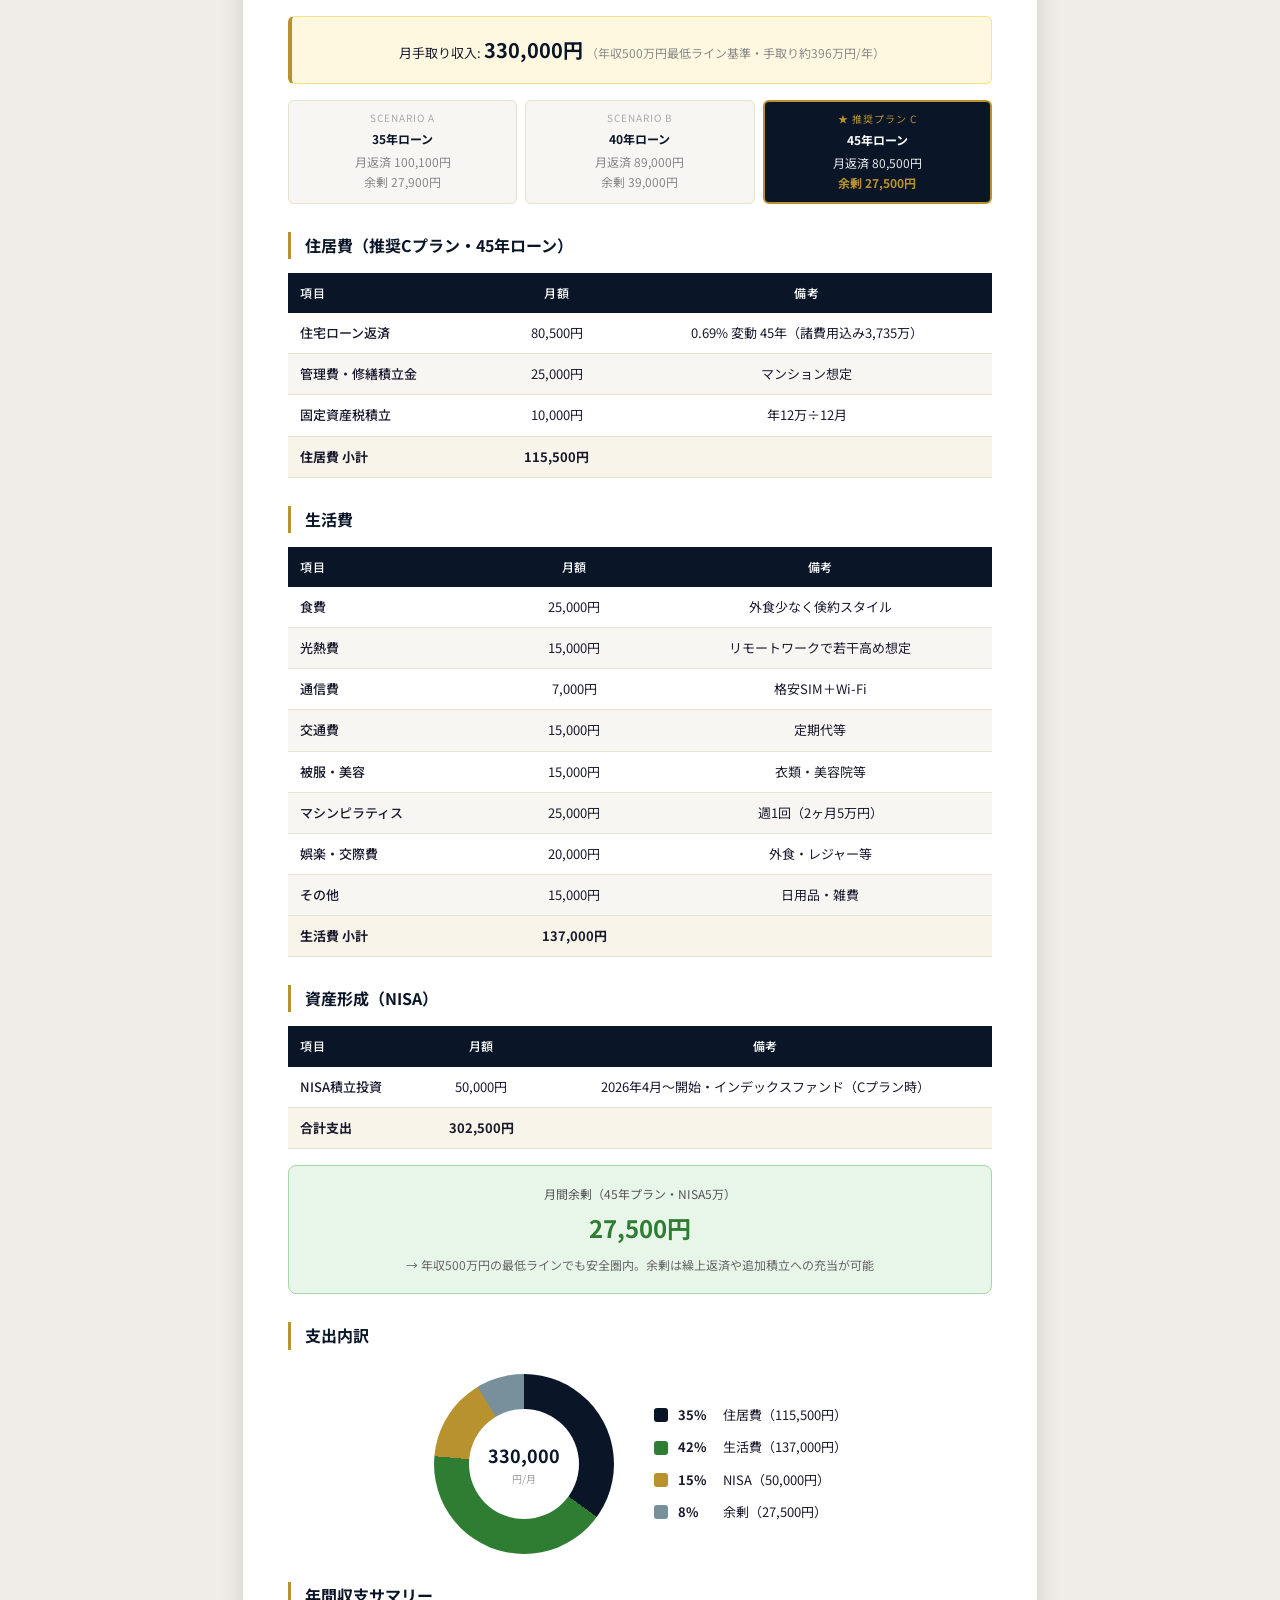
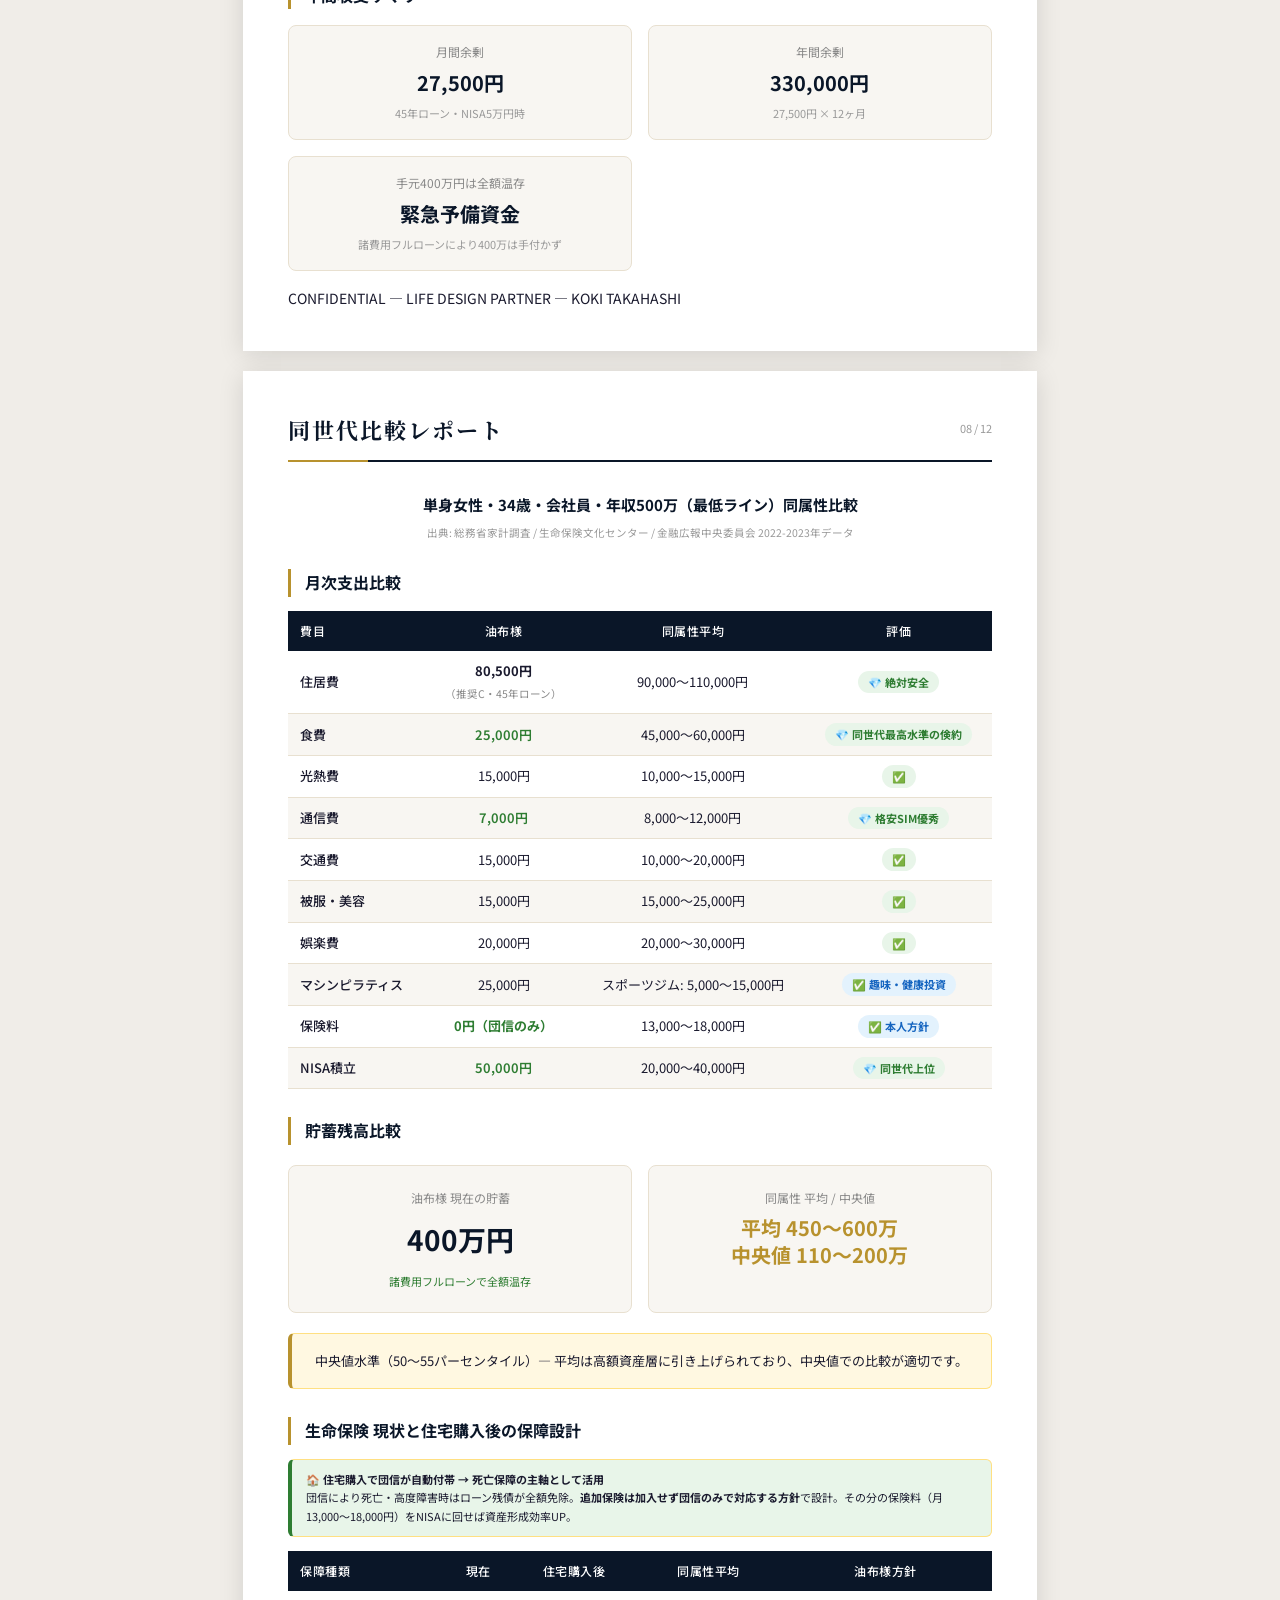
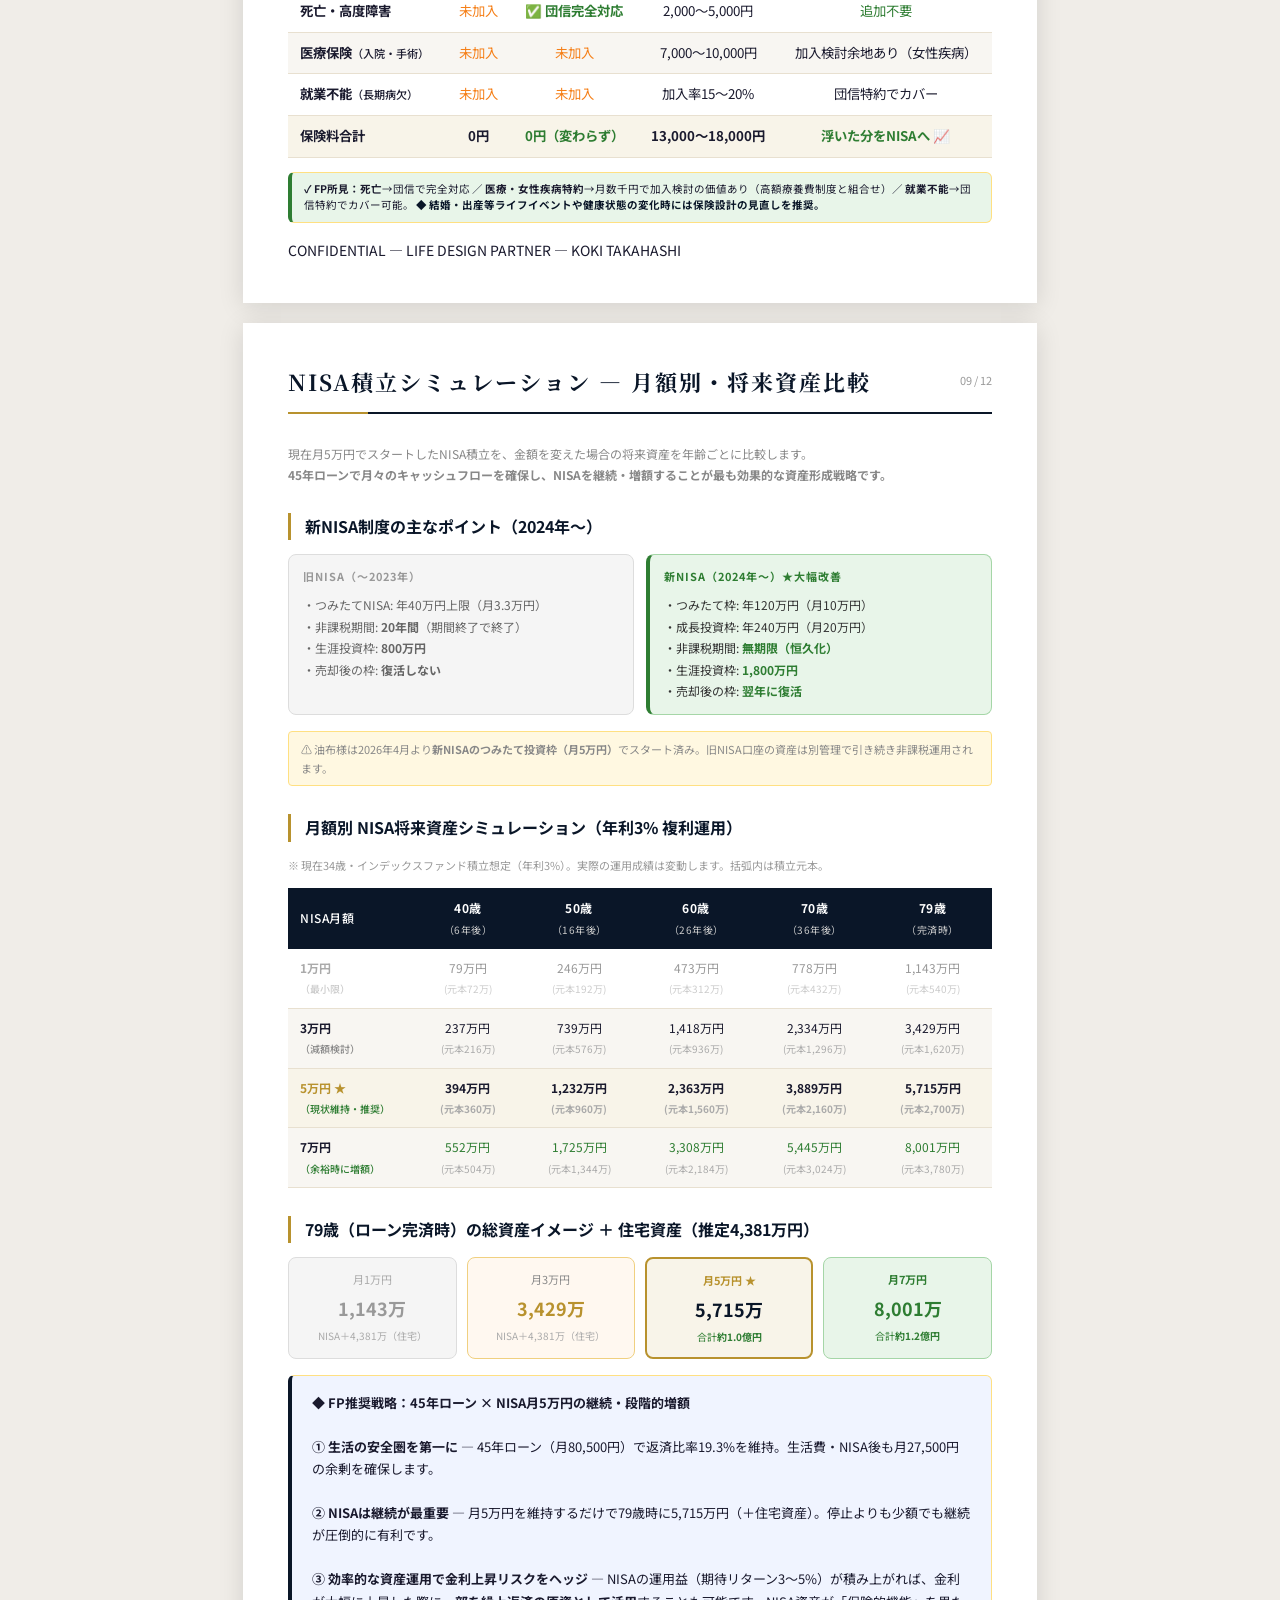
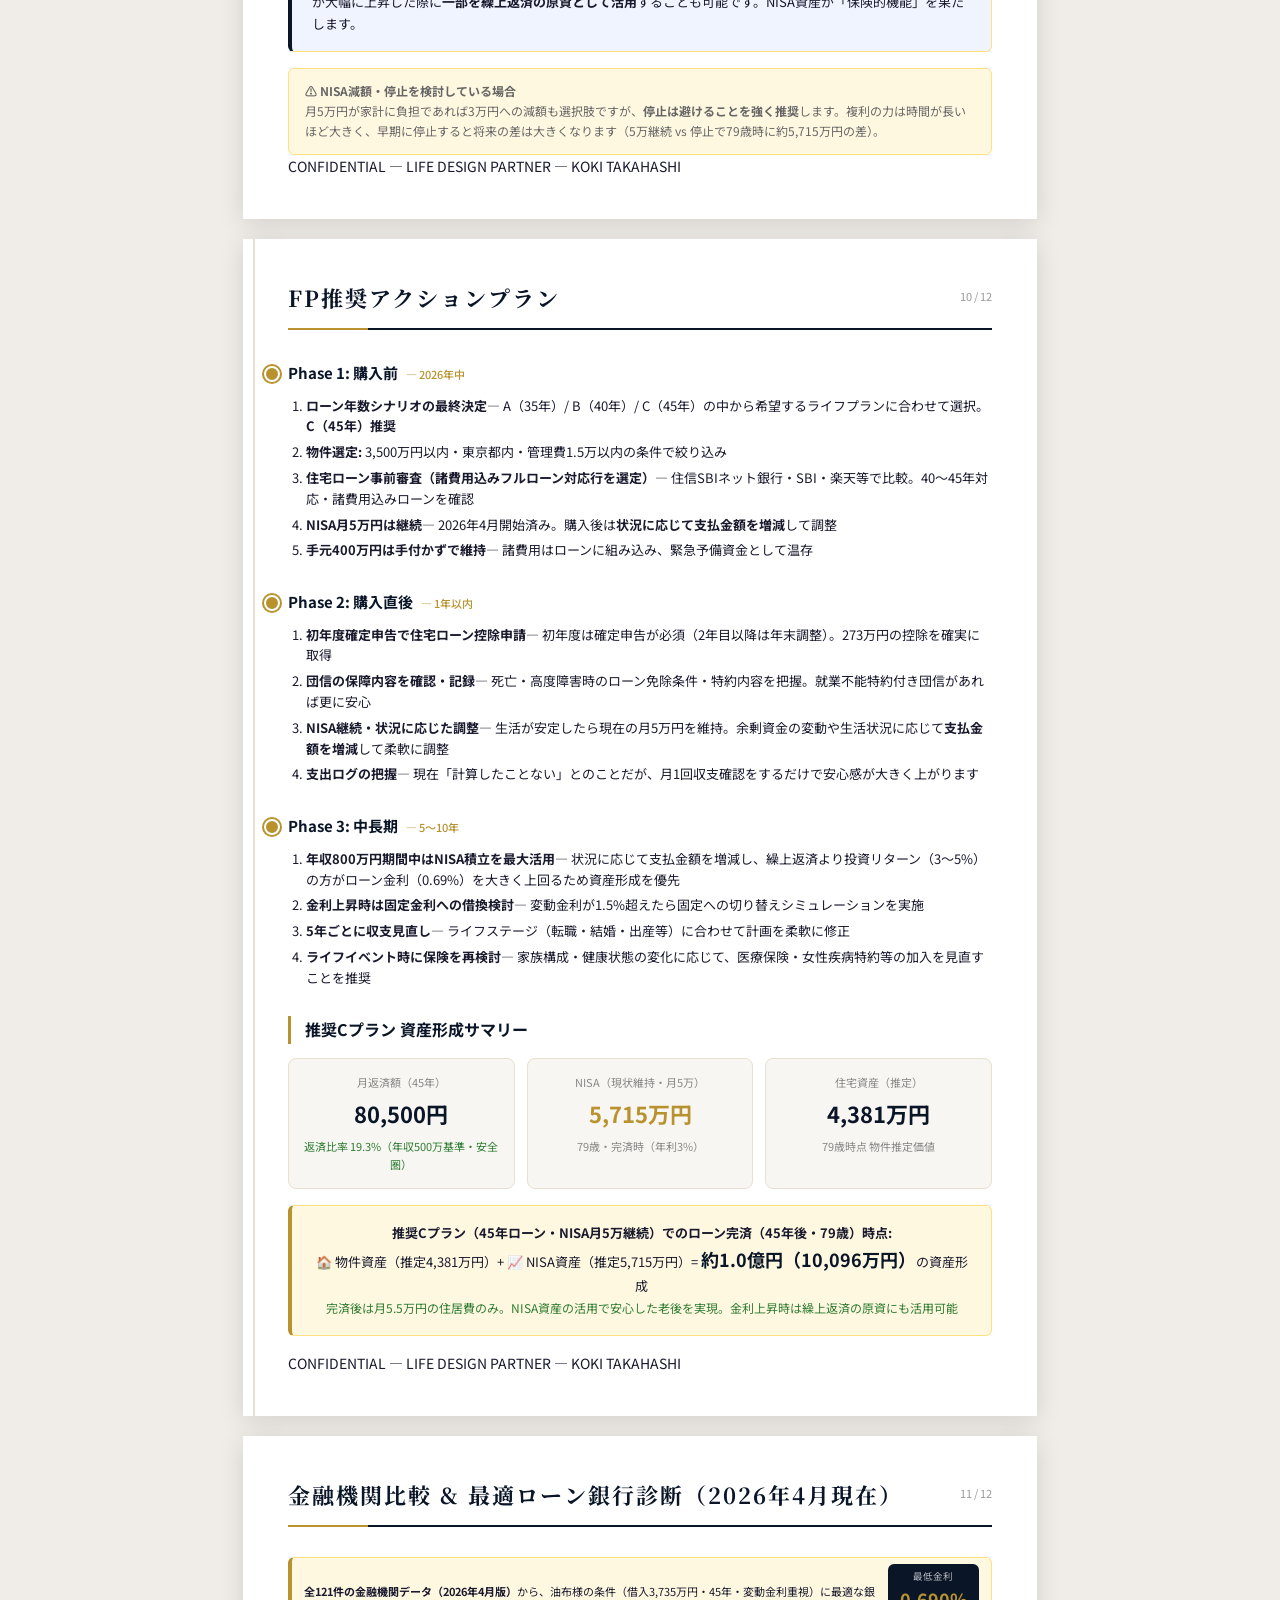
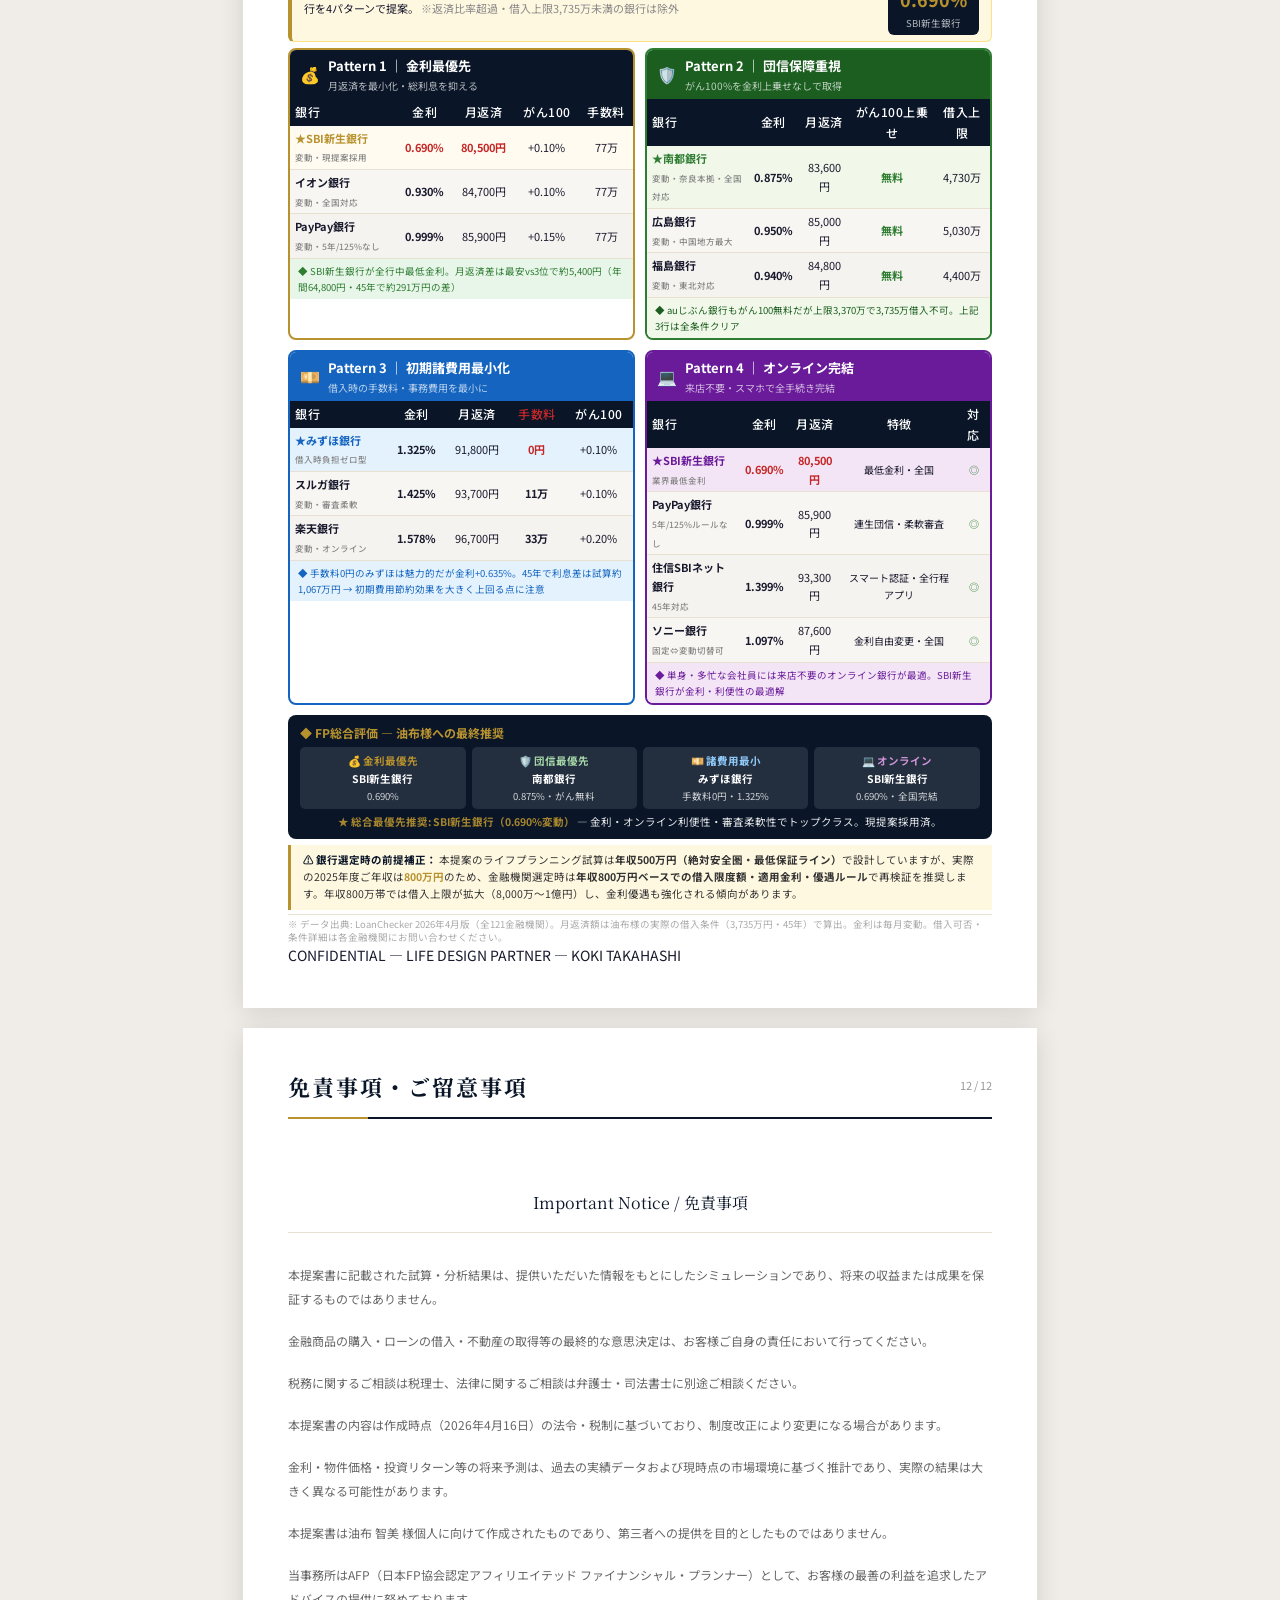
==== commit 348ceac8: "feat: P11 カウンセリングシートページを削除 (12ページ構成に) 削除内容: - P11 カウンセリングシート「お客様理解と設計方針」セクション全削除   - 6つの性格プロファイルカード " ====
--- a/proposal-yufu.html
+++ b/proposal-yufu.html
@@ -979,7 +979,7 @@
 <!-- ============================================================ -->
 <div class="page">
   <div class="page-header">
-    <span class="page-num">02 / 13</span>
+    <span class="page-num">02 / 12</span>
     <h2>クライアントプロフィール &amp; FP基本方針</h2>
   </div>
 
@@ -1051,7 +1051,7 @@
 <!-- ============================================================ -->
 <div class="page">
   <div class="page-header">
-    <span class="page-num">03 / 13</span>
+    <span class="page-num">03 / 12</span>
     <h2>借入シミュレーション ― ローン年数×NISA最適化</h2>
   </div>
 
@@ -1170,7 +1170,7 @@
 <!-- ============================================================ -->
 <div class="page">
   <div class="page-header">
-    <span class="page-num">04 / 13</span>
+    <span class="page-num">04 / 12</span>
     <h2>早期弁済シナリオ ― 繰上返済・一括弁済による利息圧縮</h2>
   </div>
 
@@ -1278,7 +1278,7 @@
 <!-- ============================================================ -->
 <div class="page">
   <div class="page-header">
-    <span class="page-num">05 / 13</span>
+    <span class="page-num">05 / 12</span>
     <h2>賃貸 vs 購入 生涯50年比較（34歳〜84歳）</h2>
   </div>
 
@@ -1370,7 +1370,7 @@
 <!-- ============================================================ -->
 <div class="page">
   <div class="page-header">
-    <span class="page-num">06 / 13</span>
+    <span class="page-num">06 / 12</span>
     <h2>賃貸 vs 購入 純資産推移（詳細）</h2>
   </div>
 
@@ -1494,7 +1494,7 @@
 <!-- ============================================================ -->
 <div class="page">
   <div class="page-header">
-    <span class="page-num">07 / 13</span>
+    <span class="page-num">07 / 12</span>
     <h2>月次収支計画（購入後）</h2>
   </div>
 
@@ -1635,7 +1635,7 @@
 <!-- ============================================================ -->
 <div class="page">
   <div class="page-header">
-    <span class="page-num">08 / 13</span>
+    <span class="page-num">08 / 12</span>
     <h2>同世代比較レポート</h2>
   </div>
 
@@ -1740,7 +1740,7 @@
 <!-- ============================================================ -->
 <div class="page">
   <div class="page-header">
-    <span class="page-num">09 / 13</span>
+    <span class="page-num">09 / 12</span>
     <h2>NISA積立シミュレーション ― 月額別・将来資産比較</h2>
   </div>
 
@@ -1877,7 +1877,7 @@
 <!-- ============================================================ -->
 <div class="page">
   <div class="page-header">
-    <span class="page-num">10 / 13</span>
+    <span class="page-num">10 / 12</span>
     <h2>FP推奨アクションプラン</h2>
   </div>
 
@@ -1946,148 +1946,11 @@
 </div>
 
 <!-- ============================================================ -->
-<!-- PAGE 8: PSYCHOLOGY / COUNSELING SHEET                         -->
+<!-- PAGE 10: BANK COMPARISON & FP RECOMMENDATION                  -->
 <!-- ============================================================ -->
 <div class="page">
   <div class="page-header">
-    <span class="page-num">11 / 13</span>
-    <h2>カウンセリングシート ― お客様理解と設計方針</h2>
-  </div>
-
-  <p style="font-size:11px; color:#888; margin-bottom:10px; line-height:1.55;">
-    ヒアリング（2026年4月16日 オンライン打合せ）から読み取った油布様の行動特性・意思決定パターンを整理し、
-    本提案書の設計方針にどう活かしたかを記録しています。
-  </p>
-
-  <!-- ===== PROFILE GRID ===== -->
-  <div class="section-title">ヒアリングで見えた "本当の" 油布様</div>
-
-  <div style="display:grid; grid-template-columns:1fr 1fr; gap:8px; margin-bottom:10px;">
-
-    <div style="background:#f0f4ff; border:1px solid #c5d0f0; border-left:4px solid #4a6cf7; border-radius:6px; padding:8px 12px;">
-      <div style="font-size:11px; color:#4a6cf7; font-weight:700; letter-spacing:1px; margin-bottom:6px;">&#128100; 自己評価 vs 実態</div>
-      <div style="font-size:12px; font-weight:700; color:#1a1a2e; margin-bottom:2px;">「管理できてない」が実は超優秀</div>
-      <div style="font-size:10.5px; color:#555; line-height:1.55;">
-        「全然お金の管理できてないんです」と言いながら、食費2.5万・格安SIM7,000円・家賃98,000円・貯蓄400万円を自然に実現。
-        仲介手数料も事前に調べて200万円のバッファを計算済み。
-        <span style="color:#4a6cf7; font-weight:600;">自己評価を大幅に下げる謙遜型。</span>
-      </div>
-    </div>
-
-    <div style="background:#f0fff4; border:1px solid #a5d6a7; border-left:4px solid #2e7d32; border-radius:6px; padding:8px 12px;">
-      <div style="font-size:11px; color:#2e7d32; font-weight:700; letter-spacing:1px; margin-bottom:6px;">&#9881; 意思決定スタイル</div>
-      <div style="font-size:12px; font-weight:700; color:#1a1a2e; margin-bottom:2px;">ロジック × 具体的デメリット</div>
-      <div style="font-size:10.5px; color:#555; line-height:1.55;">
-        海辺エリアを除外した理由：津波リスク・潮風で洗濯物が干せない。感情ではなく
-        <span style="color:#2e7d32; font-weight:600;">具体的な不便を論拠に判断する合理型。</span>
-        「なぜか」が分かると即座に受け入れる。
-      </div>
-    </div>
-
-    <div style="background:#fff8e1; border:1px solid #ffe082; border-left:4px solid #f57f17; border-radius:6px; padding:8px 12px;">
-      <div style="font-size:11px; color:#f57f17; font-weight:700; letter-spacing:1px; margin-bottom:6px;">&#128184; 損失回避パターン</div>
-      <div style="font-size:12px; font-weight:700; color:#1a1a2e; margin-bottom:2px;">現金が一気に消えることへの恐怖</div>
-      <div style="font-size:10.5px; color:#555; line-height:1.55;">
-        「200万円が通帳からなくなるんだ」という具体的な不安を明確に言語化。
-        フルローンで諸費用も組めると分かった瞬間
-        <span style="color:#f57f17; font-weight:600;">「安心しました」と即座に解消。不安の正体を特定すれば動ける型。</span>
-      </div>
-    </div>
-
-    <div style="background:#fce4ec; border:1px solid #f48fb1; border-left:4px solid #c62828; border-radius:6px; padding:8px 12px;">
-      <div style="font-size:11px; color:#c62828; font-weight:700; letter-spacing:1px; margin-bottom:6px;">&#127774; 同調圧力への感度</div>
-      <div style="font-size:12px; font-weight:700; color:#1a1a2e; margin-bottom:2px;">周囲と違うことへの不安も持つ</div>
-      <div style="font-size:10.5px; color:#555; line-height:1.55;">
-        「周りで保険入ってないの私ぐらいな気がする」と不安を打ち明けるが、
-        「世界基準で見ると日本だけ異常」という論理で背中を押すと
-        <span style="color:#c62828; font-weight:600;">確信に変わる。数字と世界事実が刺さる。</span>
-      </div>
-    </div>
-
-    <div style="background:#f3e5f5; border:1px solid #ce93d8; border-left:4px solid #7b1fa2; border-radius:6px; padding:8px 12px;">
-      <div style="font-size:11px; color:#7b1fa2; font-weight:700; letter-spacing:1px; margin-bottom:6px;">&#128218; 学習・吸収スタイル</div>
-      <div style="font-size:12px; font-weight:700; color:#1a1a2e; margin-bottom:2px;">素直な驚きと高い吸収力</div>
-      <div style="font-size:10.5px; color:#555; line-height:1.55;">
-        「えー、そうなんですね！」「へー、そうなんですね」が頻出。
-        NISA複利の概念を自主的に理解し早期スタート済み。
-        <span style="color:#7b1fa2; font-weight:600;">正しい情報を信頼できる人から得ると、自分で考えて行動する自律型。</span>
-      </div>
-    </div>
-
-    <div style="background:#e8f5e9; border:1px solid #a5d6a7; border-left:4px solid var(--accent); border-radius:6px; padding:8px 12px;">
-      <div style="font-size:11px; color:var(--accent); font-weight:700; letter-spacing:1px; margin-bottom:6px;">&#127381; 人間関係・コネクション</div>
-      <div style="font-size:12px; font-weight:700; color:#1a1a2e; margin-bottom:2px;">人との縁を大切にする</div>
-      <div style="font-size:10.5px; color:#555; line-height:1.55;">
-        ピラティス先生とはスタジオオープン前からの付き合い。信頼関係から特別価格を実現。
-        FPに対しても返答が遅くなることを誠実に謝罪するなど、
-        <span style="color:var(--accent); font-weight:600;">関係性を長期で丁寧に育てるタイプ。</span>
-      </div>
-    </div>
-
-  </div>
-
-  <!-- ===== DESIGN INTENT TABLE ===== -->
-  <div class="section-title" style="margin-top:10px; margin-bottom:4px;">行動特性 → 提案設計への落とし込み</div>
-
-  <table style="margin-bottom:8px; font-size:10pt;">
-    <thead>
-      <tr><th style="width:26%; padding:3px 5px;">行動特性</th><th style="width:42%; padding:3px 5px;">設計での対応</th><th style="width:32%; padding:3px 5px;">本提案書の該当箇所</th></tr>
-    </thead>
-    <tbody>
-      <tr>
-        <td><strong>セルフダウングレード</strong><br><small>「管理できてない」</small></td>
-        <td>同属性比較で客観的に「上位水準」を証明。数字で自信を裏付け</td>
-        <td>P6 同世代比較テーブル<br>「同世代最高水準の倹約」</td>
-      </tr>
-      <tr>
-        <td><strong>ロジック判断型</strong><br><small>具体デメリットで決断</small></td>
-        <td>全シミュレーションに根拠数値・計算式を明示。「なぜ安全か」を数字で示す</td>
-        <td>P3 ローン返済比率<br>P4 50年コスト比較</td>
-      </tr>
-      <tr>
-        <td><strong>損失回避・現金温存</strong><br><small>「200万消えるのが怖い」</small></td>
-        <td>諸費用フルローンで手元400万円を一切触れない設計を最優先に提示</td>
-        <td>P5 月次収支<br>「貯蓄400万円全額温存」</td>
-      </tr>
-      <tr>
-        <td><strong>不安の言語化ができる</strong><br><small>「5万で大丈夫かな」</small></td>
-        <td>A/B/C 3択シナリオで「自分で選べる」構造に。強制せず選択肢を提示</td>
-        <td>P3 シナリオA/B/C<br>P7 アクションプラン</td>
-      </tr>
-      <tr>
-        <td><strong>同調圧力への揺れ</strong><br><small>「周りが保険入ってる…」</small></td>
-        <td>「95%負けるギャンブル」「日本だけ異常」という世界事実で論理補強</td>
-        <td>P6 保険FP所見</td>
-      </tr>
-      <tr class="highlight-row">
-        <td><strong>自律的行動型</strong><br><small>理解すれば自分で動く</small></td>
-        <td>フェーズ別アクションプランで「次にすること」を明確化。背中を押す設計</td>
-        <td>P7 FP推奨アクションプラン<br>Phase 1/2/3</td>
-      </tr>
-    </tbody>
-  </table>
-
-  <!-- ===== FP NOTE ===== -->
-  <div class="highlight-box" style="background: linear-gradient(135deg, #0a1628 0%, #1a2d4e 100%); color:#fff; border:none; border-radius:8px; padding:10px 16px; margin:10px 0 0;">
-    <div style="font-size:11px; font-weight:700; color:var(--accent); margin-bottom:4px; letter-spacing:1px;">&#9670; FPより ― 油布様へ</div>
-    <div style="font-size:10.5px; line-height:1.65; color:rgba(255,255,255,0.9);">
-      <strong style="color:#f0d080;">油布様は既に「生涯資産を守る行動」を自然に実践されている方</strong>です。格安SIM・食費2.5万・貯蓄400万・NISA即スタート ―― 知識ではなく生活感覚として身についた財務センスです。本提案書はそのセンスを「見える化」し、<strong style="color:#f0d080;">焦らず、納得できるまで一緒に考えていきましょう。</strong>
-      <span style="float:right; font-size:10px; color:rgba(255,255,255,0.6);">― KOKI TAKAHASHI / LIFE DESIGN PARTNER</span>
-    </div>
-  </div>
-
-  <div class="page-footer">
-    <span>CONFIDENTIAL</span>
-    <span>— LIFE DESIGN PARTNER — KOKI TAKAHASHI</span>
-  </div>
-</div>
-
-<!-- ============================================================ -->
-<!-- PAGE 10: BANK COMPARISON & FP RECOMMENDATION                  -->
-<!-- ============================================================ -->
-<div class="page">
-  <div class="page-header">
-    <span class="page-num">12 / 13</span>
+    <span class="page-num">11 / 12</span>
     <h2>金融機関比較 &amp; 最適ローン銀行診断（2026年4月現在）</h2>
   </div>
 
@@ -2323,7 +2186,7 @@
 <!-- ============================================================ -->
 <div class="page">
   <div class="page-header">
-    <span class="page-num">13 / 13</span>
+    <span class="page-num">12 / 12</span>
     <h2>免責事項・ご留意事項</h2>
   </div>
 
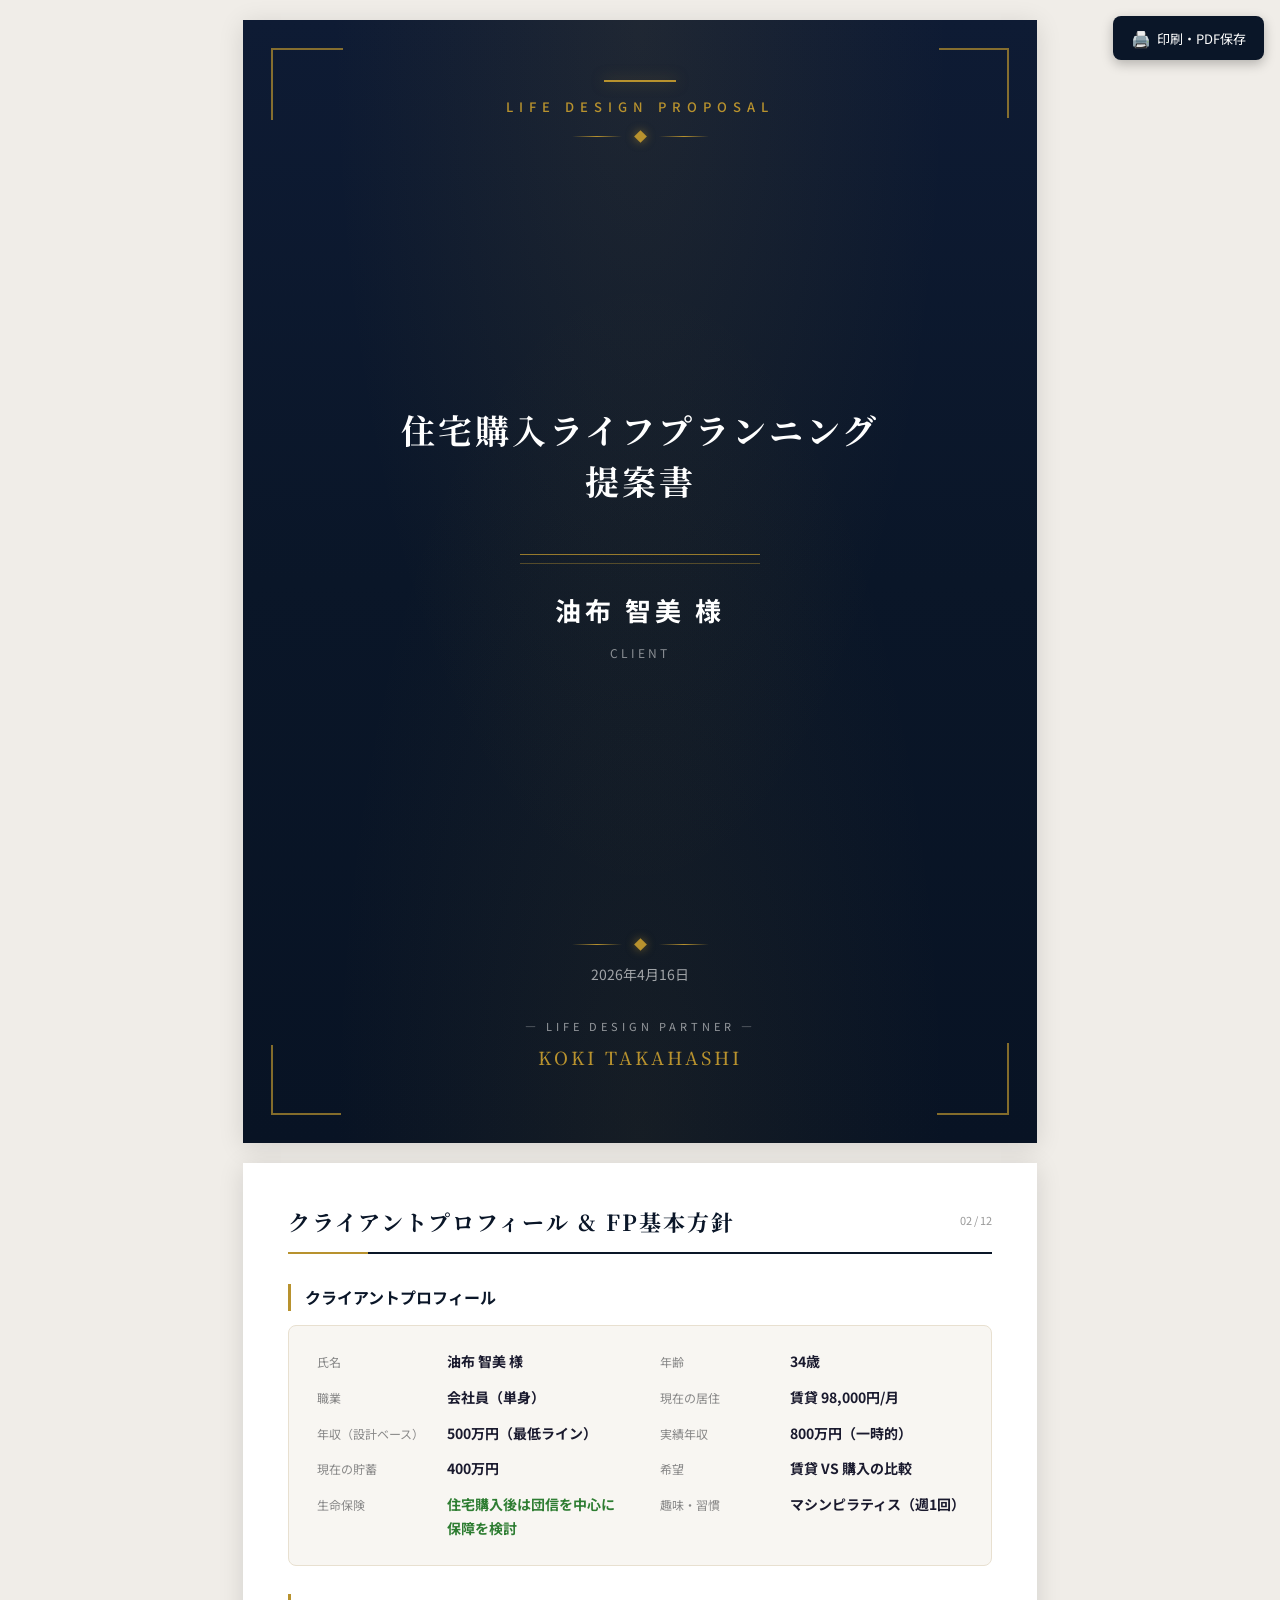
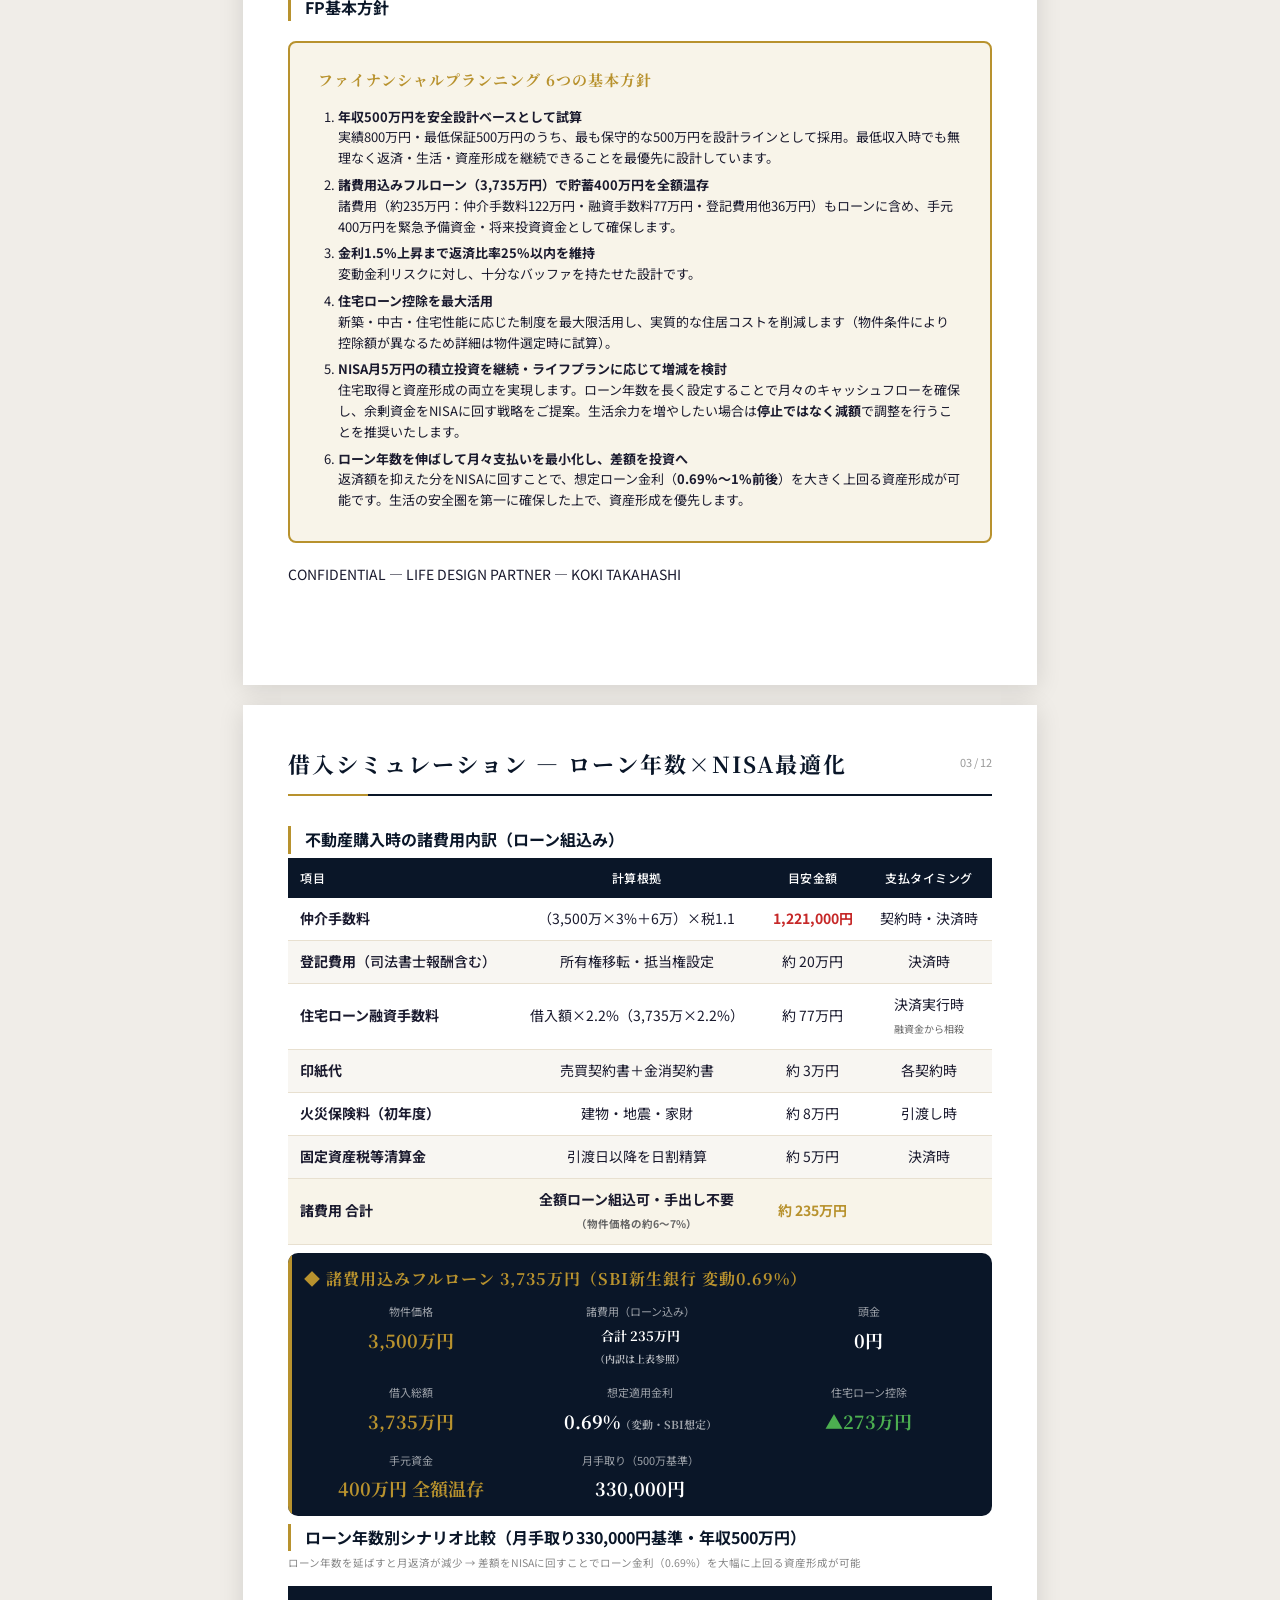
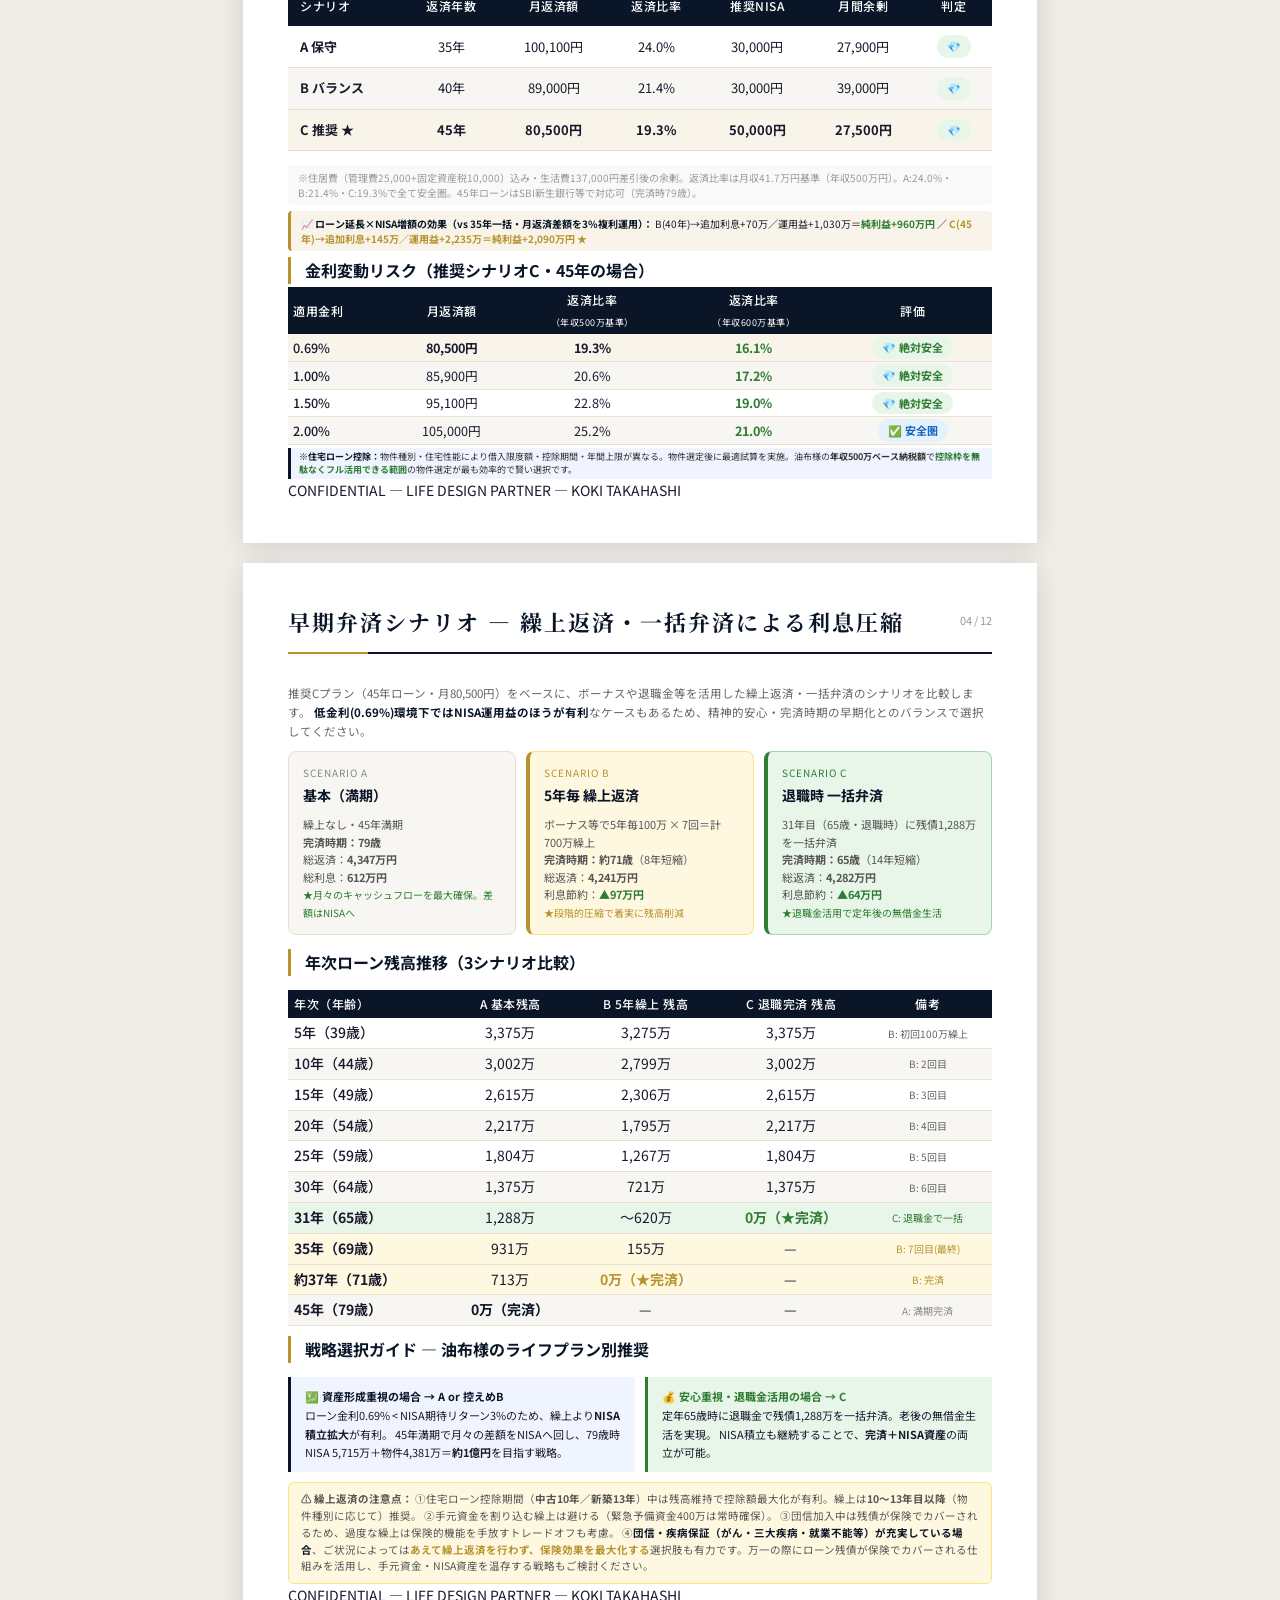
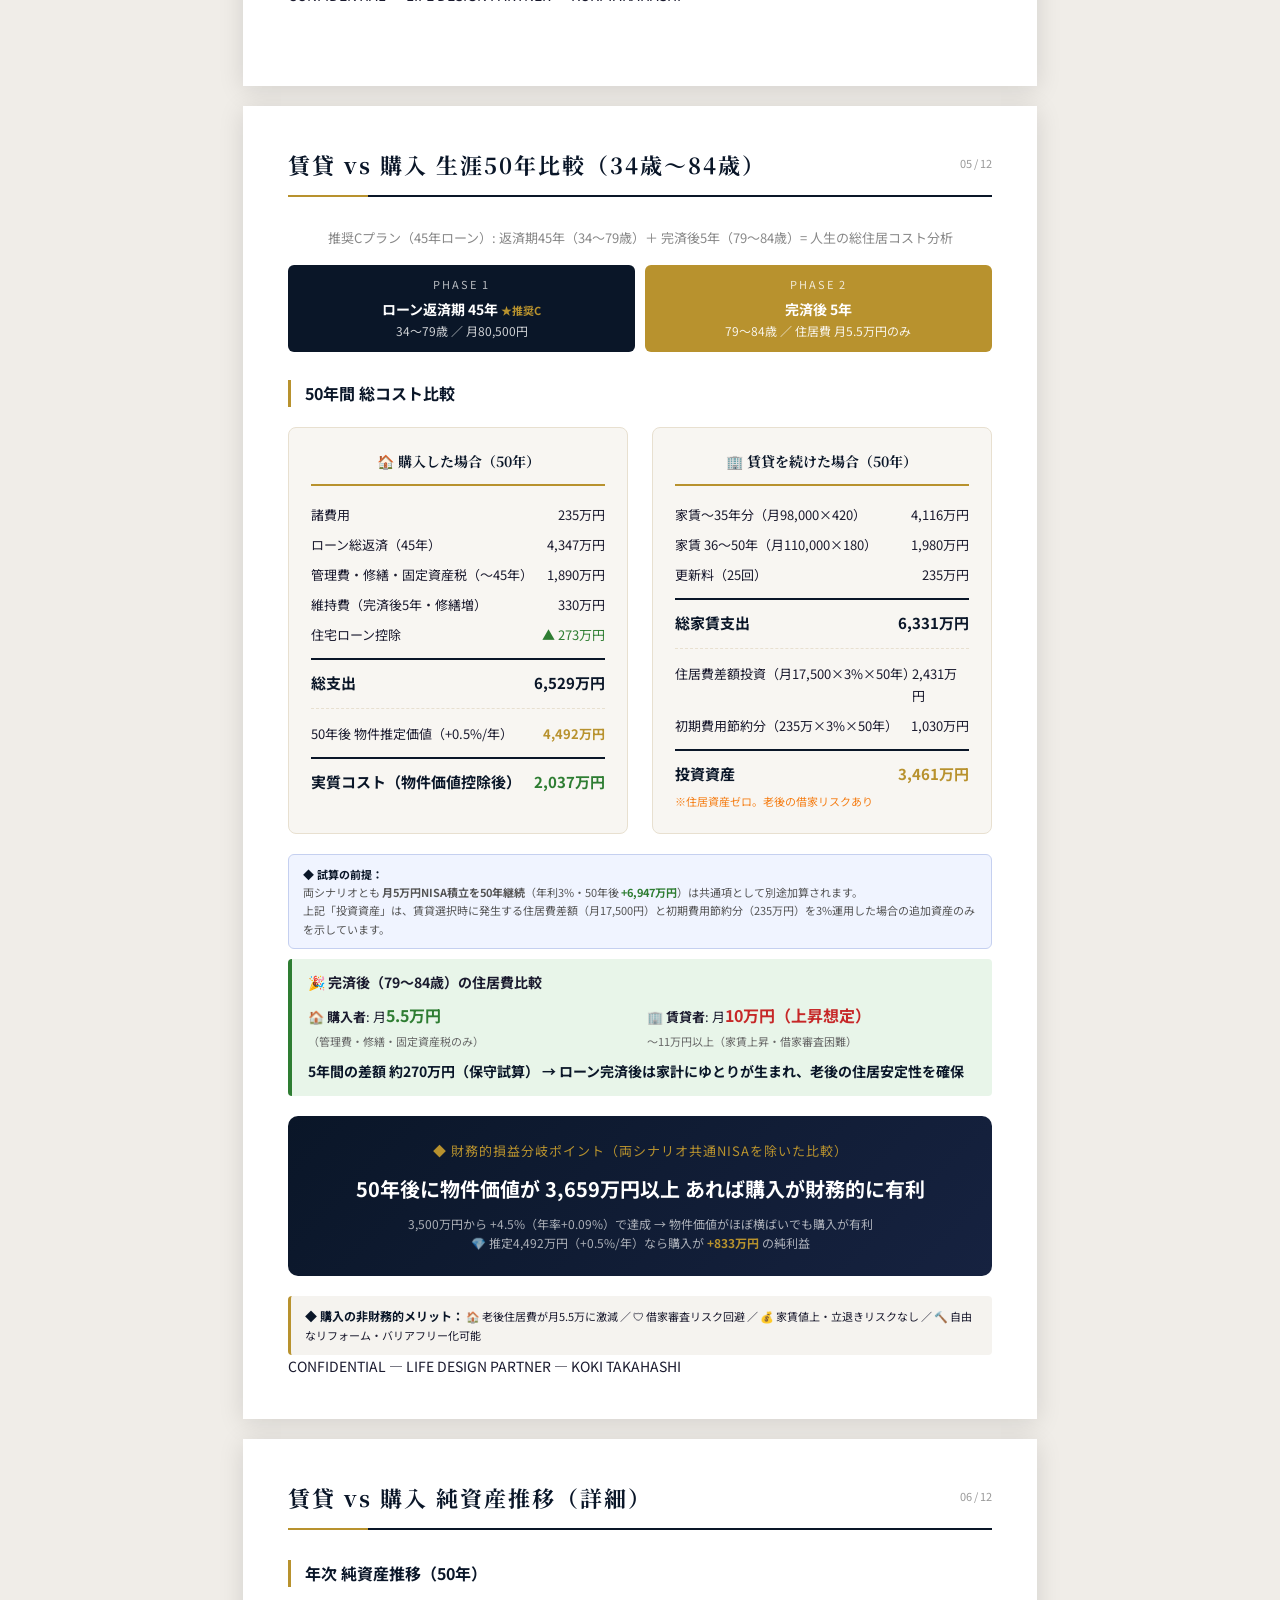
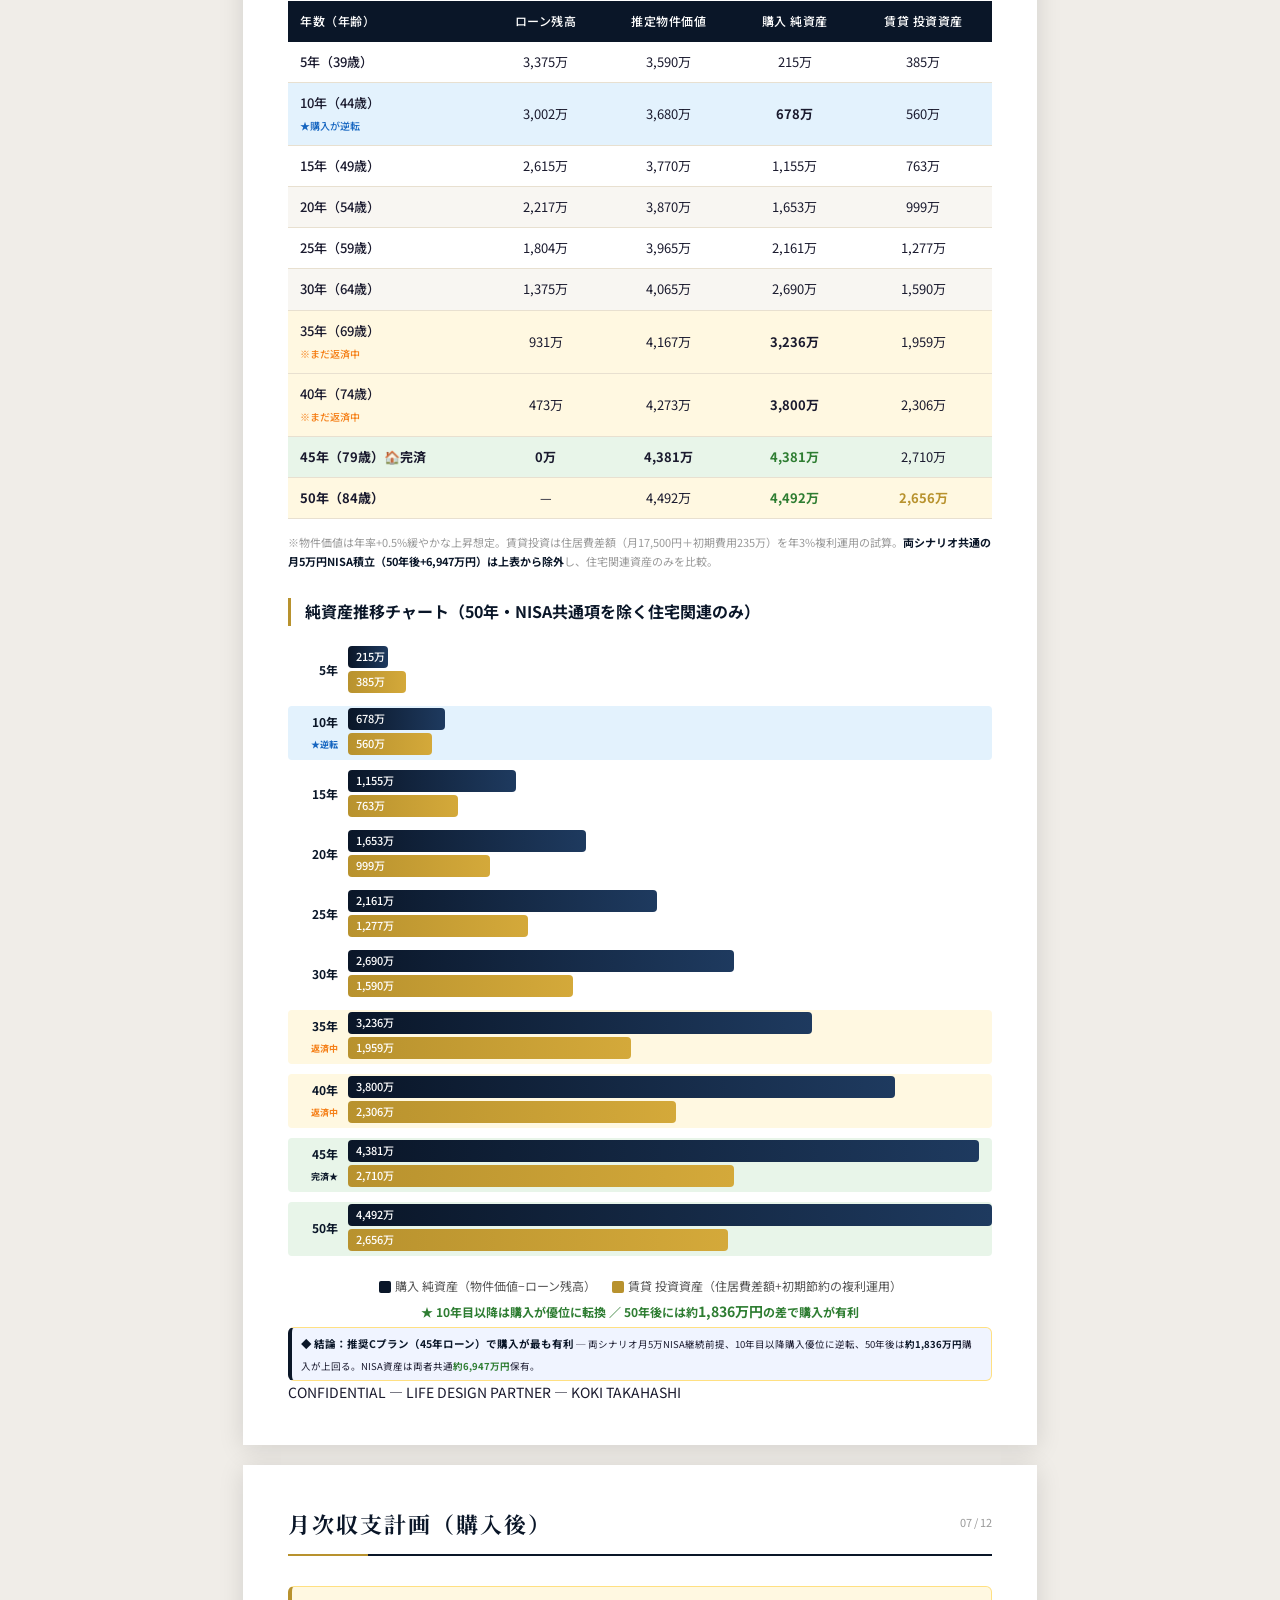
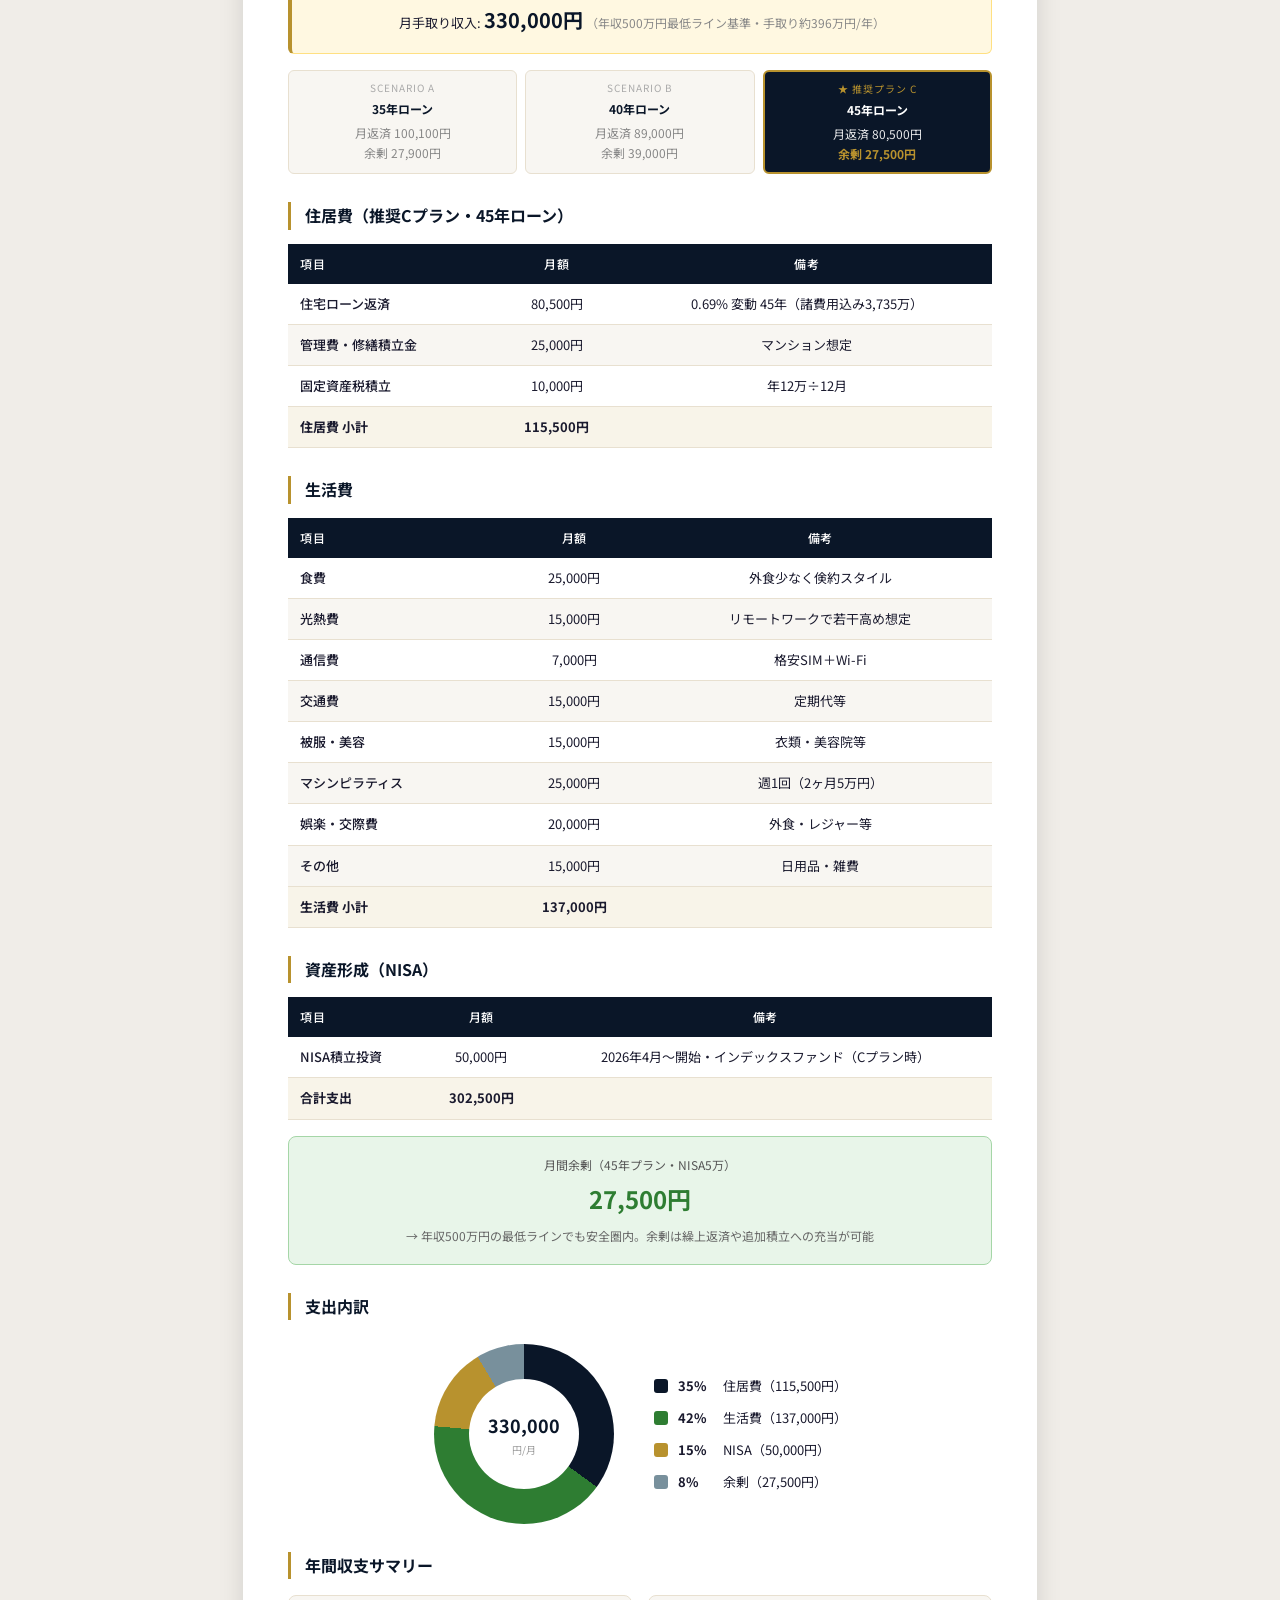
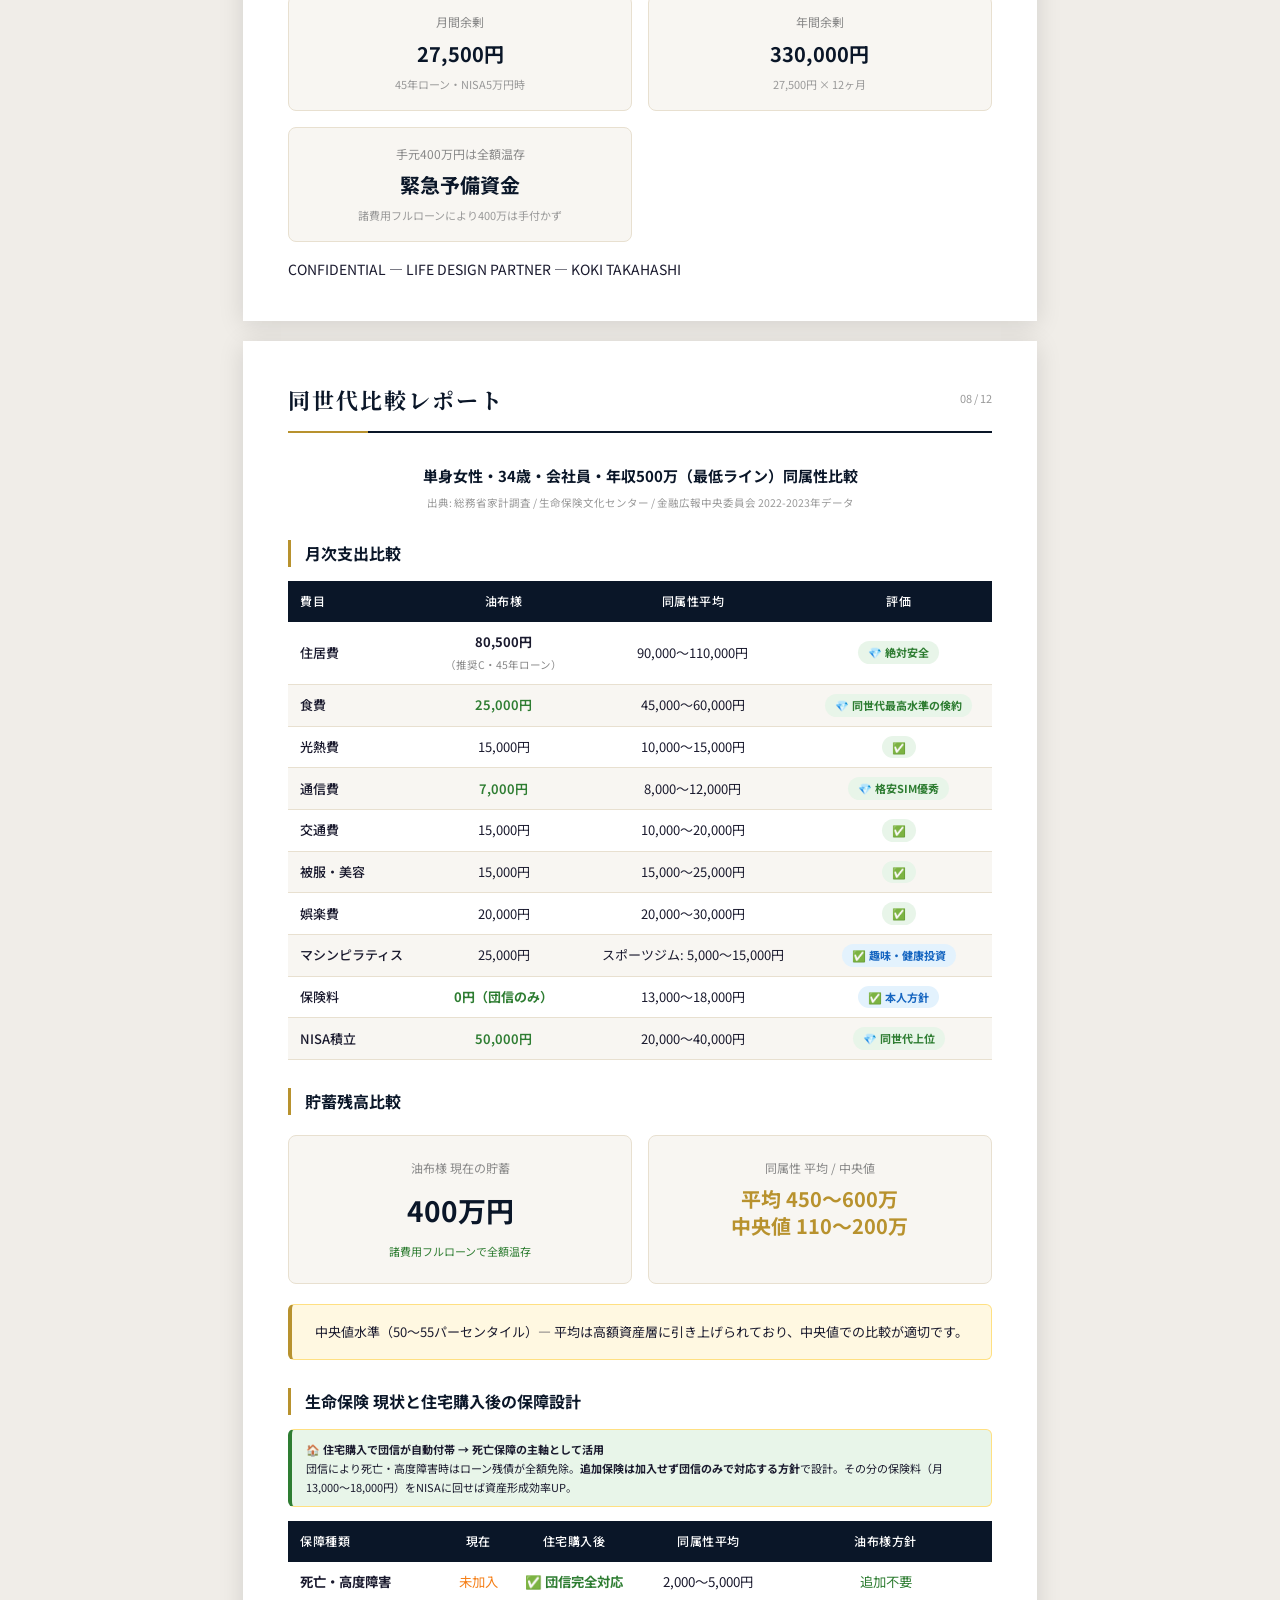
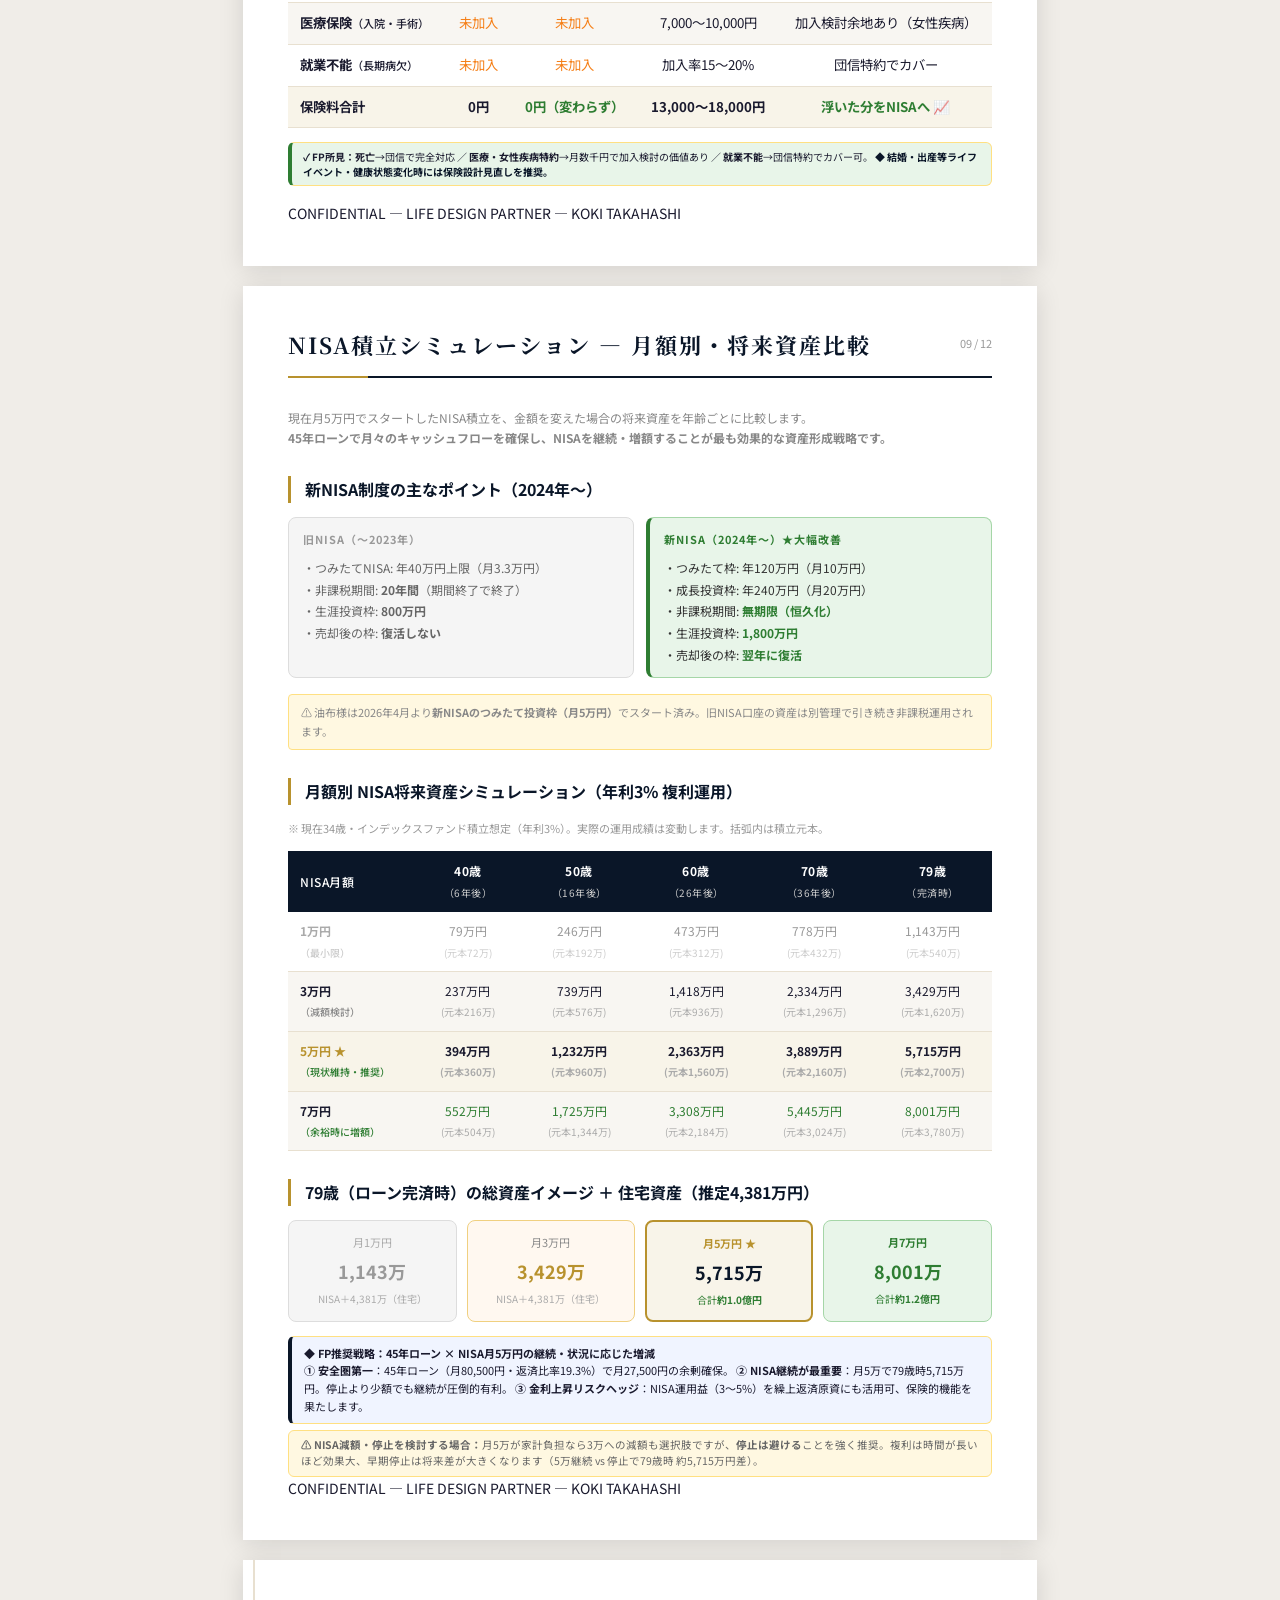
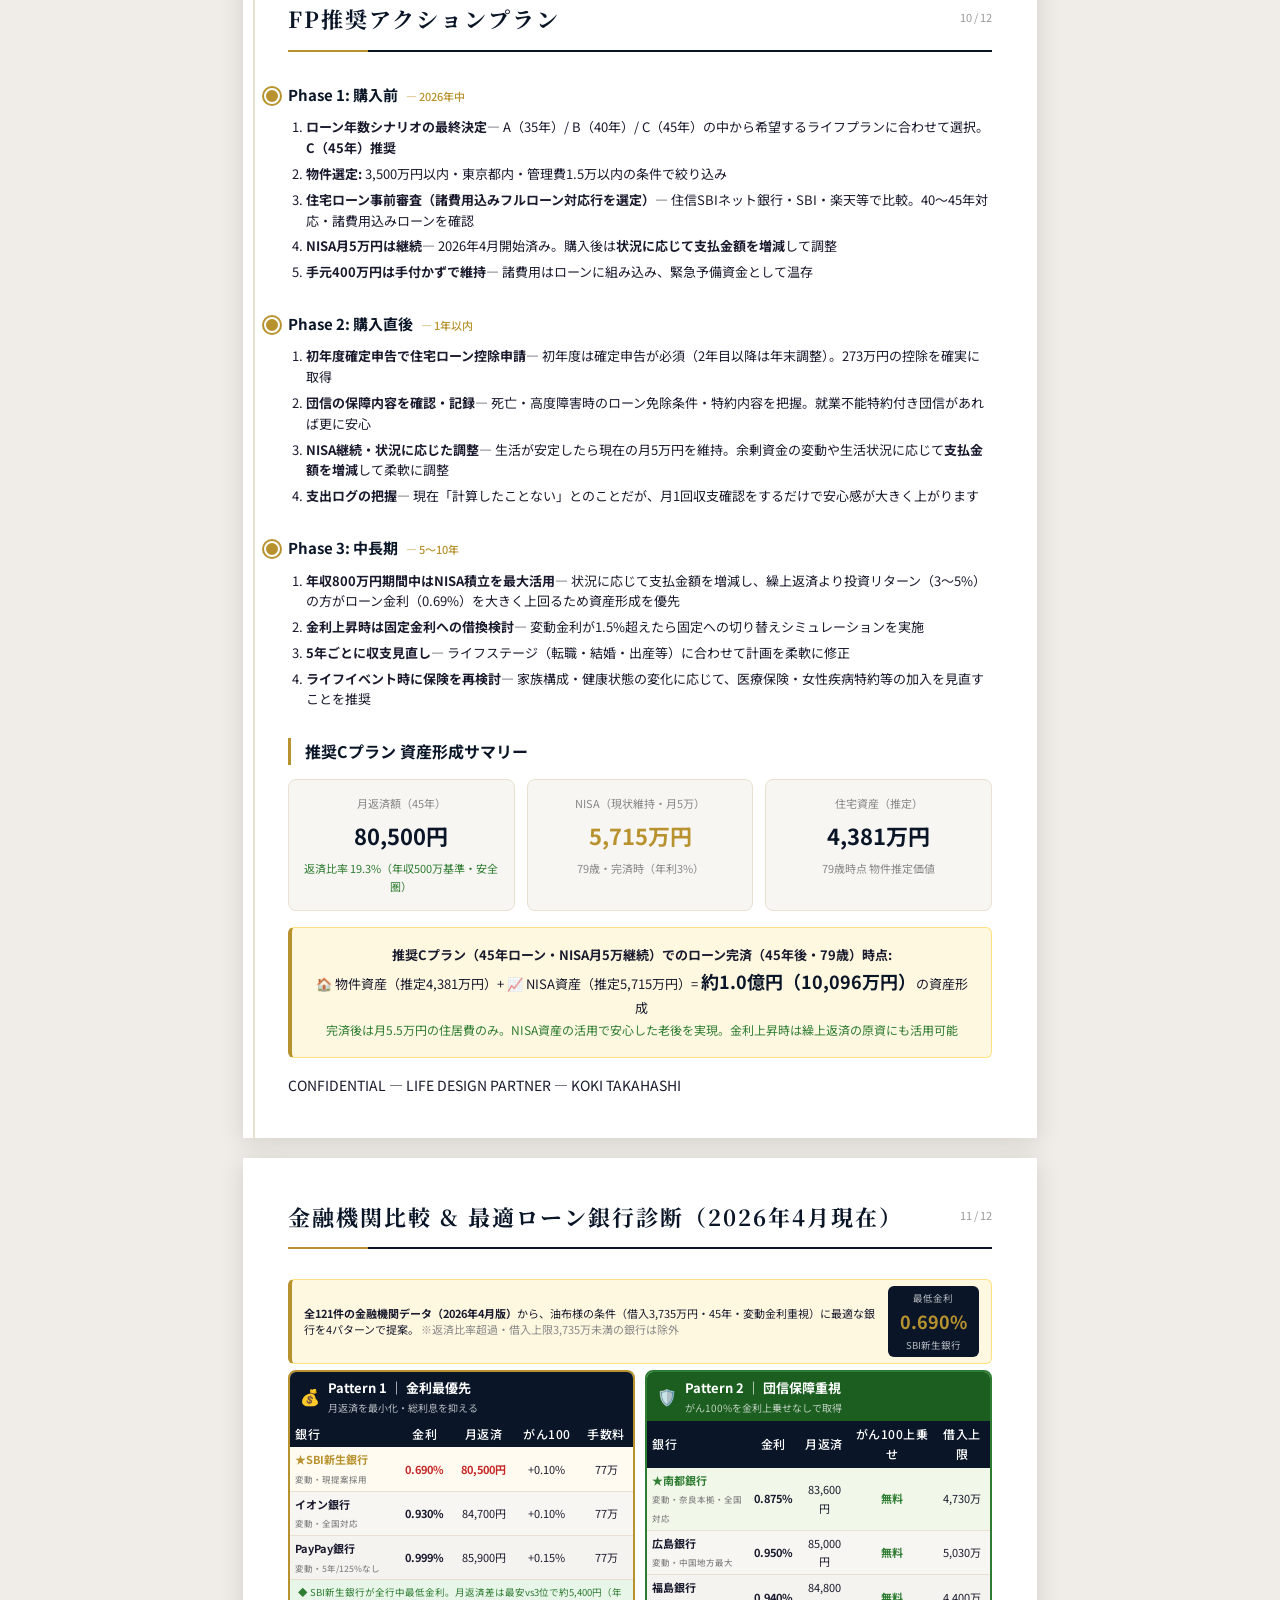
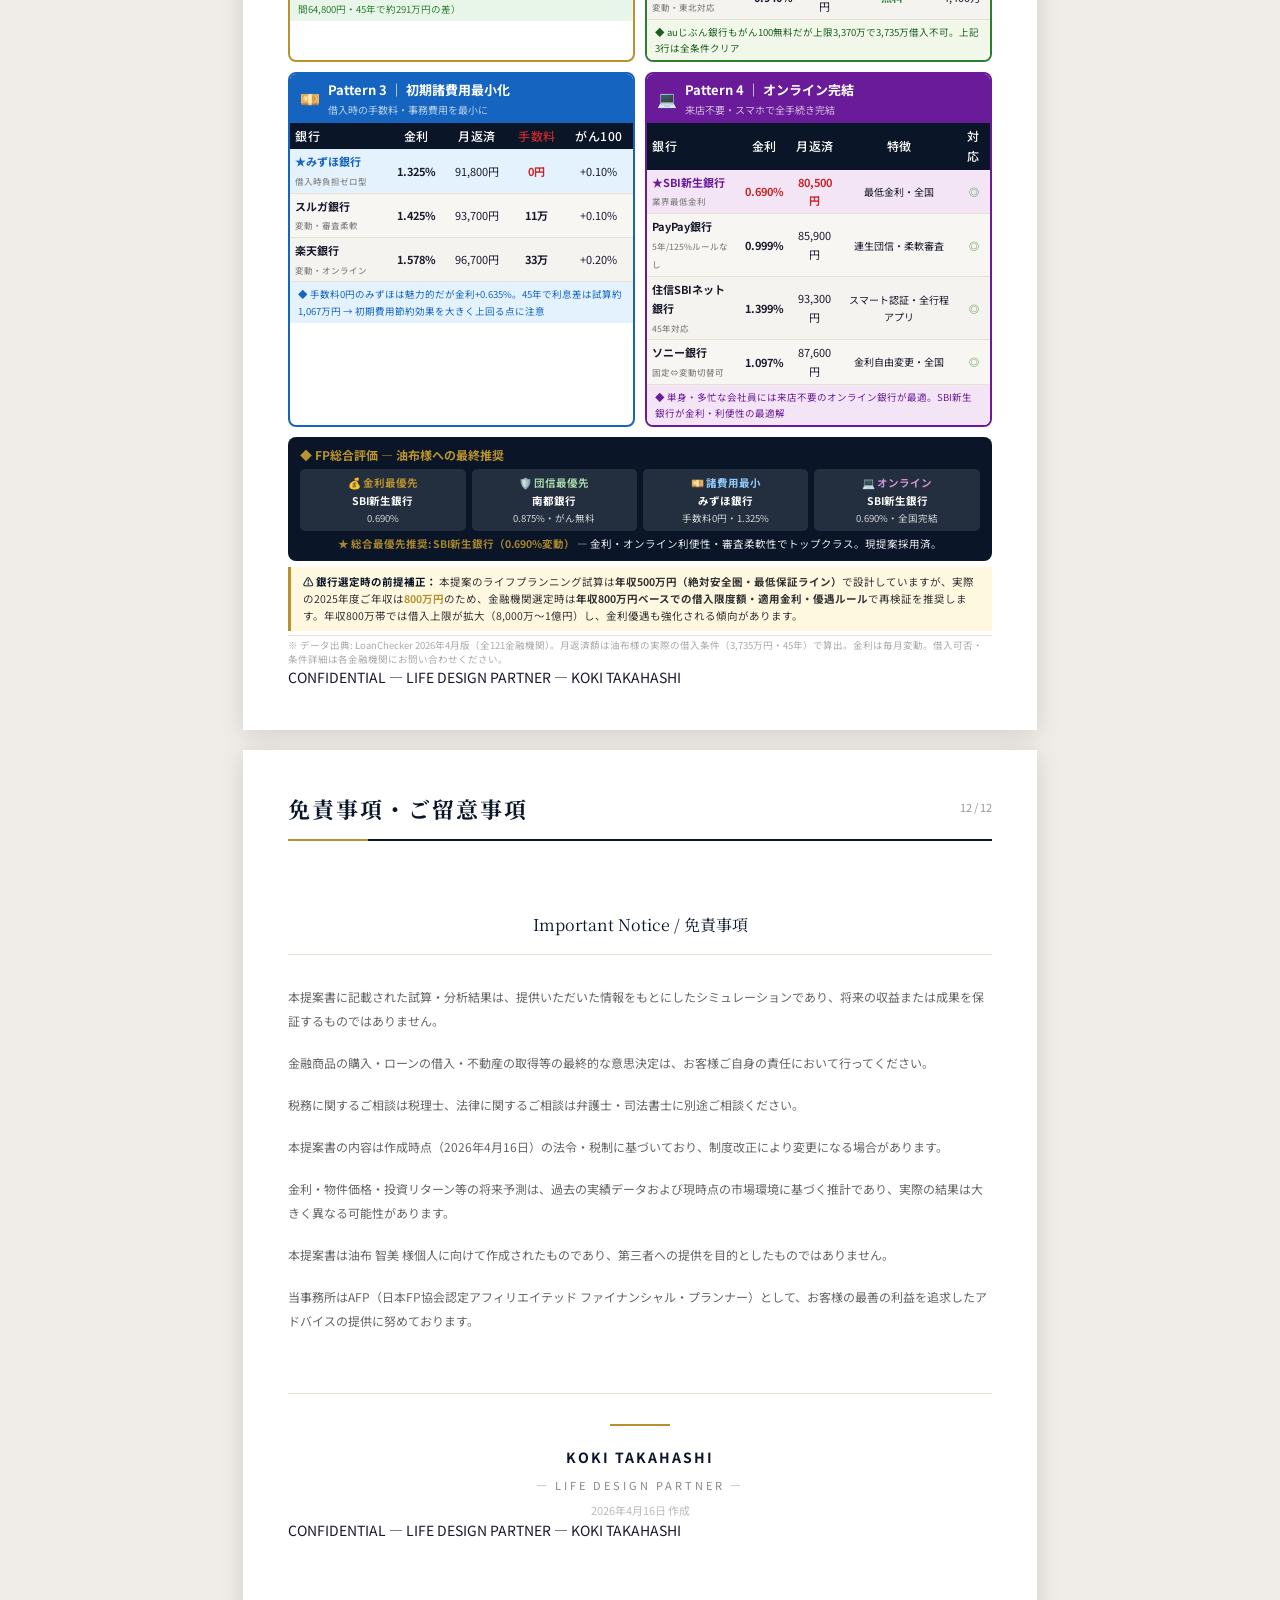
==== commit bbfca22b: "fix: フッター重なり解消 (P3/P9/P6/P8 下部テキスト調整) 【問題】 TDD の bottom_margin 検査では content の max_y のみ確認していたため、 cont" ====
--- a/proposal-yufu.html
+++ b/proposal-yufu.html
@@ -1155,8 +1155,8 @@
       <tr><td style="padding:2px 5px;">2.00%</td><td style="padding:2px 5px;">105,000円</td><td style="padding:2px 5px;">25.2%</td><td style="padding:2px 5px; color:var(--success); font-weight:700;">21.0%</td><td style="padding:2px 5px;"><span class="badge badge-ok">&#9989; 安全圏</span></td></tr>
     </tbody>
   </table>
-  <div style="background:#f0f4ff; border-left:3px solid var(--primary); padding:5px 10px; margin-top:4px; font-size:10px; line-height:1.55; color:#333;">
-    <strong style="color:var(--primary);">※住宅ローン控除について：</strong>物件種別（新築／中古）・住宅性能（認定長期優良・ZEH・省エネ基準適合・一般）により<strong>借入限度額・控除期間・年間上限が異なります</strong>。物件選定後に最適な試算を実施しますが、油布様の<strong>年収500万ベースの納税額</strong>であっても、控除枠を<strong style="color:var(--success);">無駄なくフル活用できる範囲</strong>で物件選定することが最も効率的で賢い選択です。
+  <div style="background:#f0f4ff; border-left:3px solid var(--primary); padding:3px 8px; margin-top:3px; font-size:9px; line-height:1.4; color:#333;">
+    <strong style="color:var(--primary);">※住宅ローン控除：</strong>物件種別・住宅性能により借入限度額・控除期間・年間上限が異なる。物件選定後に最適試算を実施。油布様の<strong>年収500万ベース納税額</strong>で<strong style="color:var(--success);">控除枠を無駄なくフル活用できる範囲</strong>の物件選定が最も効率的で賢い選択です。
   </div>
 
   <div class="page-footer">
@@ -1479,8 +1479,8 @@
   </div>
   <div style="text-align:center; color:var(--success); font-weight:700; font-size:12px; margin-top:4px;">&#9733; 10年目以降は購入が優位に転換 ／ 50年後には約<strong style="font-size:14px;">1,836万円</strong>の差で購入が有利</div>
 
-  <div class="highlight-box" style="background:#f0f4ff; border-left-color:var(--primary); margin:4px 0 0; padding:5px 10px;">
-    <span style="font-size:10px; line-height:1.5;"><strong style="color:var(--primary); font-size:11px;">&#9670; 結論：推奨Cプラン（45年ローン）で購入が最も有利</strong> ─ 両シナリオ月5万NISA継続前提、住居関連資産のみ比較で10年目以降購入優位に逆転、50年後は<strong style="color:var(--primary)">約1,836万円</strong>購入が上回る。加えNISA資産は両者共通<strong style="color:var(--success)">約6,947万円</strong>保有。</span>
+  <div class="highlight-box" style="background:#f0f4ff; border-left-color:var(--primary); margin:3px 0 0; padding:4px 9px;">
+    <span style="font-size:9.5px; line-height:1.45;"><strong style="color:var(--primary); font-size:10.5px;">&#9670; 結論：推奨Cプラン（45年ローン）で購入が最も有利</strong> ─ 両シナリオ月5万NISA継続前提、10年目以降購入優位に逆転、50年後は<strong style="color:var(--primary)">約1,836万円</strong>購入が上回る。NISA資産は両者共通<strong style="color:var(--success)">約6,947万円</strong>保有。</span>
   </div>
 
   <div class="page-footer">
@@ -1724,9 +1724,9 @@
     </tbody>
   </table>
 
-  <div class="highlight-box" style="border-left-color:var(--success); background:#e8f5e9; padding:8px 12px; margin-top:8px; font-size:10.5px; line-height:1.6;">
-    <strong>&#10003; FP所見：</strong><strong>死亡</strong>→団信で完全対応 ／ <strong>医療・女性疾病特約</strong>→月数千円で加入検討の価値あり（高額療養費制度と組合せ）／ <strong>就業不能</strong>→団信特約でカバー可能。
-    <strong style="color:var(--primary);">&#9670; 結婚・出産等ライフイベントや健康状態の変化時には保険設計の見直しを推奨。</strong>
+  <div class="highlight-box" style="border-left-color:var(--success); background:#e8f5e9; padding:6px 11px; margin-top:6px; font-size:10px; line-height:1.5;">
+    <strong>&#10003; FP所見：</strong><strong>死亡</strong>→団信で完全対応 ／ <strong>医療・女性疾病特約</strong>→月数千円で加入検討の価値あり ／ <strong>就業不能</strong>→団信特約でカバー可。
+    <strong style="color:var(--primary);">&#9670; 結婚・出産等ライフイベント・健康状態変化時には保険設計見直しを推奨。</strong>
   </div>
 
   <div class="page-footer">
@@ -1854,16 +1854,15 @@
     </div>
   </div>
 
-  <div class="highlight-box" style="border-left-color:var(--primary); background:#f0f4ff;">
-    <strong>&#9670; FP推奨戦略：45年ローン × NISA月5万円の継続・段階的増額</strong><br><br>
-    <strong>&#9312; 生活の安全圏を第一に</strong> &#8212; 45年ローン（月80,500円）で返済比率19.3%を維持。生活費・NISA後も月27,500円の余剰を確保します。<br><br>
-    <strong>&#9313; NISAは継続が最重要</strong> &#8212; 月5万円を維持するだけで79歳時に5,715万円（＋住宅資産）。停止よりも少額でも継続が圧倒的に有利です。<br><br>
-    <strong>&#9314; 効率的な資産運用で金利上昇リスクをヘッジ</strong> &#8212; NISAの運用益（期待リターン3〜5%）が積み上がれば、金利が大幅に上昇した際に<strong>一部を繰上返済の原資として活用</strong>することも可能です。NISA資産が「保険的機能」を果たします。
-  </div>
-
-  <div style="margin-top:12px; padding:12px 16px; background:#fff8e1; border:1px solid #ffe082; border-radius:6px; font-size:12px; color:#666;">
-    <strong>&#9888; NISA減額・停止を検討している場合</strong><br>
-    月5万円が家計に負担であれば3万円への減額も選択肢ですが、<strong>停止は避けることを強く推奨</strong>します。複利の力は時間が長いほど大きく、早期に停止すると将来の差は大きくなります（5万継続 vs 停止で79歳時に約5,715万円の差）。
+  <div class="highlight-box" style="border-left-color:var(--primary); background:#f0f4ff; padding:8px 12px; margin:6px 0; font-size:11px; line-height:1.6;">
+    <strong>&#9670; FP推奨戦略：45年ローン × NISA月5万円の継続・状況に応じた増減</strong><br>
+    <strong>&#9312; 安全圏第一</strong>：45年ローン（月80,500円・返済比率19.3%）で月27,500円の余剰確保。
+    <strong>&#9313; NISA継続が最重要</strong>：月5万で79歳時5,715万円。停止より少額でも継続が圧倒的有利。
+    <strong>&#9314; 金利上昇リスクヘッジ</strong>：NISA運用益（3〜5%）を繰上返済原資にも活用可、保険的機能を果たします。
+  </div>
+
+  <div style="margin-top:6px; padding:6px 12px; background:#fff8e1; border:1px solid #ffe082; border-radius:6px; font-size:10.5px; line-height:1.55; color:#666;">
+    <strong>&#9888; NISA減額・停止を検討する場合：</strong>月5万が家計負担なら3万への減額も選択肢ですが、<strong>停止は避ける</strong>ことを強く推奨。複利は時間が長いほど効果大、早期停止は将来差が大きくなります（5万継続 vs 停止で79歳時 約5,715万円差）。
   </div>
 
   <div class="page-footer">
